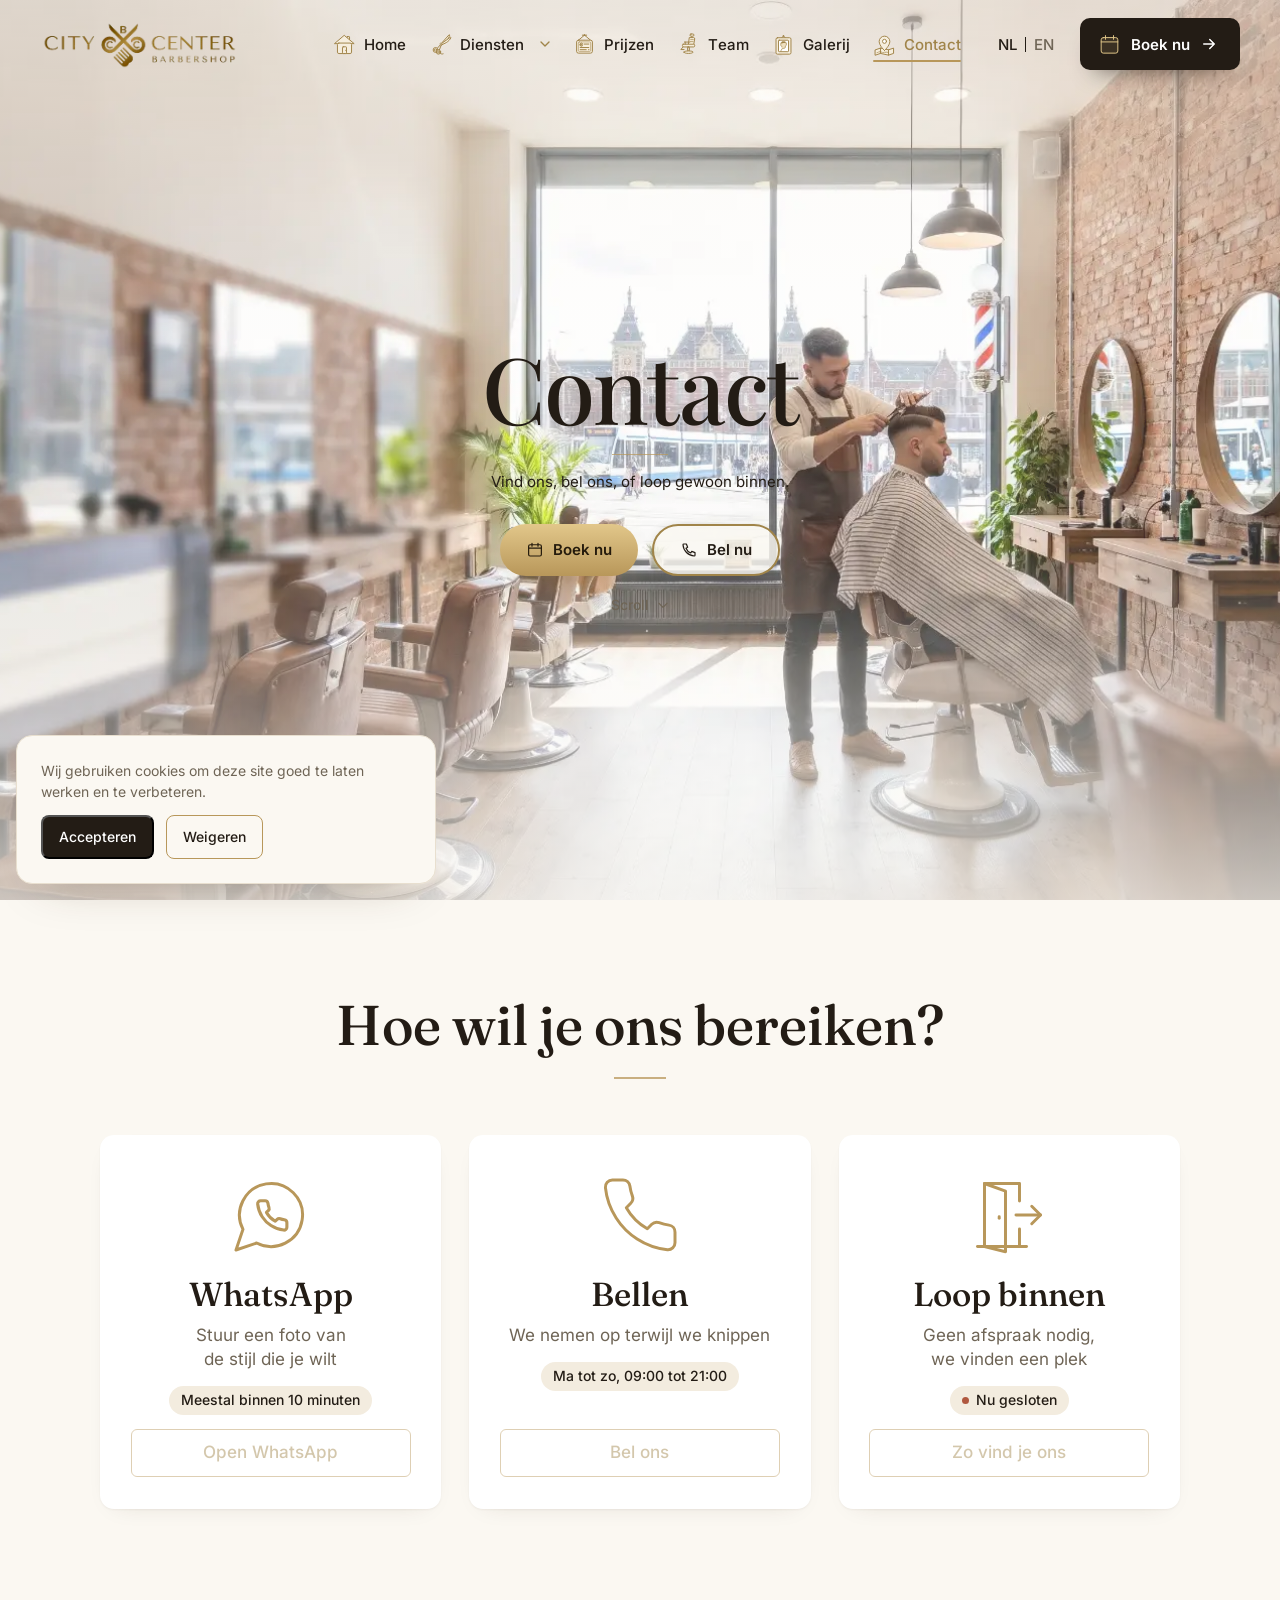
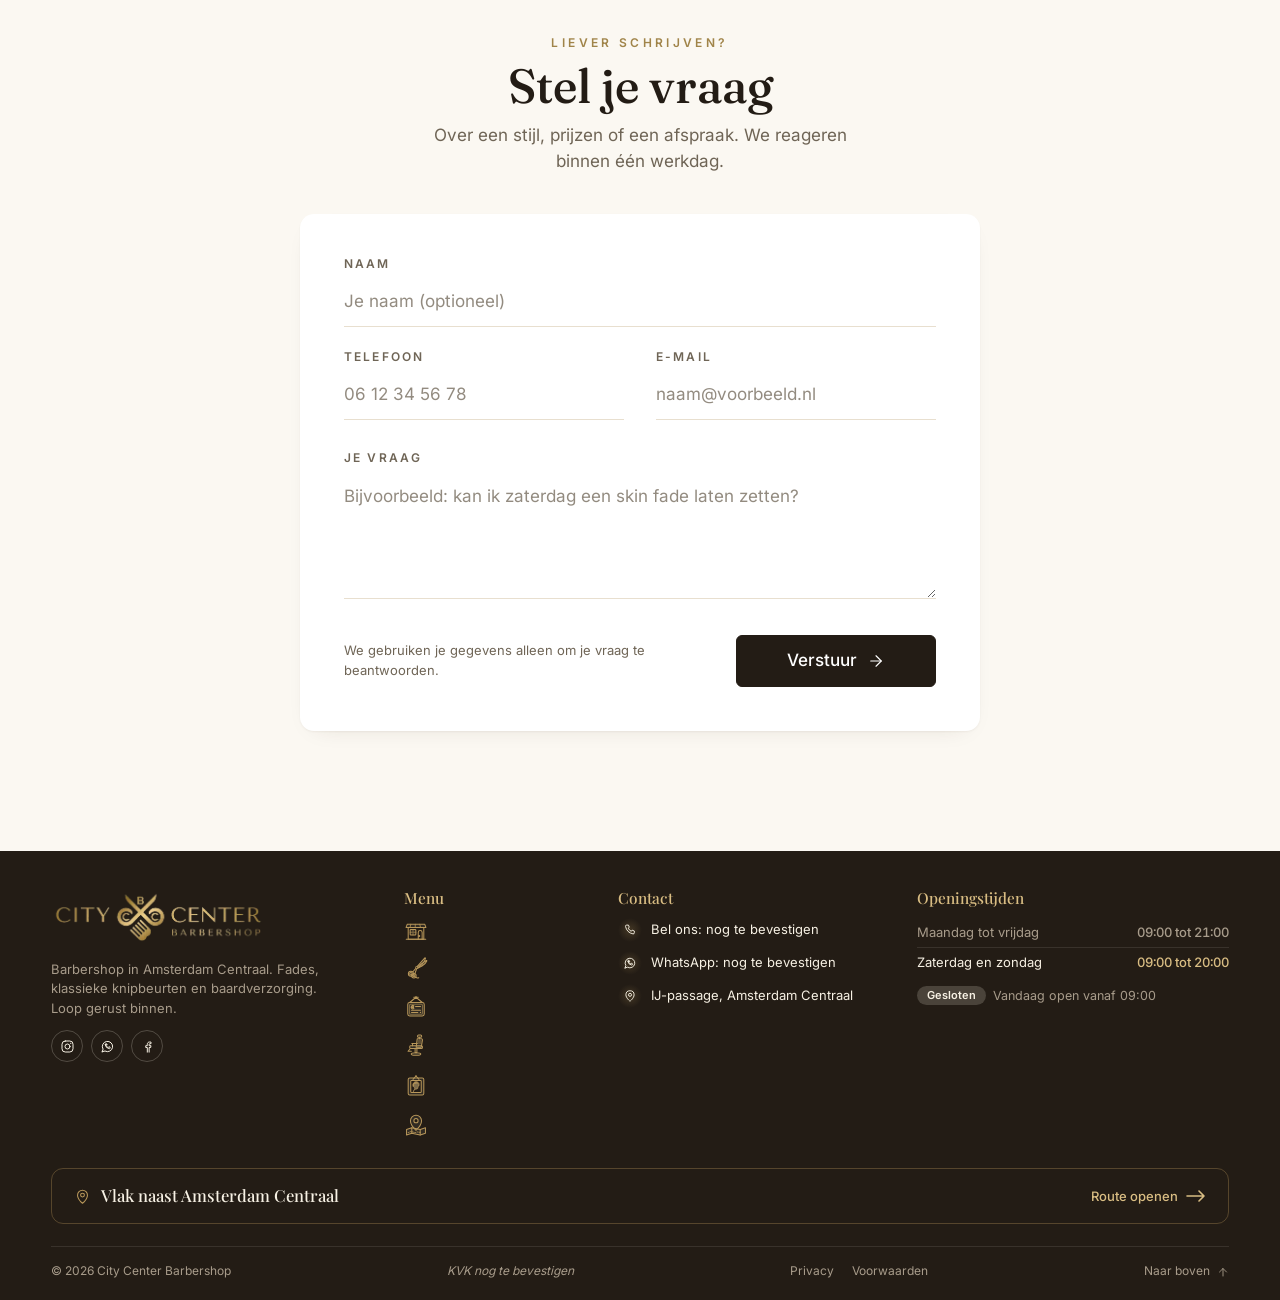
==== contact/index.html @ 11fd0951 "City Center Barbershop - static site for Vercel Six pages in Dutch and English (home, services, pric" ====
<!DOCTYPE html>
<html lang="nl">
<head>
<meta charset="utf-8">
<meta name="viewport" content="width=device-width, initial-scale=1">
<meta name="robots" content="noindex">
<script>try{if(localStorage.getItem('ccb-theme')==='dark')document.documentElement.setAttribute('data-theme','dark')}catch(e){}</script>
<title>Contact | City Center Barbershop</title>
<meta name="description" content="City Center Barbershop, naast Amsterdam Centraal Station. Fades, klassieke knipbeurten en baardverzorging. Boek online of loop binnen.">
<link rel="canonical" href="https://www.citycenterbarbershop.example/contact/">
<link rel="alternate" hreflang="nl" href="https://www.citycenterbarbershop.example/contact/">
<link rel="alternate" hreflang="en" href="https://www.citycenterbarbershop.example/en/contact/">
<link rel="alternate" hreflang="x-default" href="https://www.citycenterbarbershop.example/contact/">
<link rel="preload" href="/assets/fonts/inter-latin.woff2" as="font" type="font/woff2" crossorigin>
<link rel="stylesheet" href="/assets/css/site.css?v=1793472986370">
</head>
<body>
<div id="ccb-root" data-hours='{"timezone":"Europe/Amsterdam","days":{"mon":{"open":"09:00","close":"21:00"},"tue":{"open":"09:00","close":"21:00"},"wed":{"open":"09:00","close":"21:00"},"thu":{"open":"09:00","close":"21:00"},"fri":{"open":"09:00","close":"21:00"},"sat":{"open":"09:00","close":"20:00"},"sun":{"open":"09:00","close":"20:00"}}}' data-site='{"phone":"TODO","phone_display":"TODO","whatsapp":"TODO","bookUrl":"https://www.fresha.com/","reviews_url":"TODO","maps_url":"TODO","address":"IJ-passage, Amsterdam Centraal","instagram_url":"TODO","facebook_url":"TODO","kvk":"TODO","contact_form_action":"TODO"}' data-status-open-until="Vandaag open tot {time}" data-status-opens-at="Vandaag open vanaf {time}" data-status-closed="Nu gesloten">
<!-- part: header -->
<header class="ccb-header">
  <a class="ccb-header__logo" href="/"><img src="/assets/img/logo/ccb-logo.webp" width="174" height="44" alt="City Center Barbershop, naar de homepage"></a>
  <nav class="ccb-header__nav" aria-label="Hoofdmenu">
    <ul class="ccb-nav">
      <li><a class="ccb-nav__link" href="/" aria-label="Home" data-track="nav_home">
        <svg class="ccb-nico i-home" viewBox="0 0 32 32" aria-hidden="true">
          <defs><mask id="ccb-m-home"><rect class="lvl" x="-2" y="-2" width="36" height="36" fill="#fff"></rect></mask></defs>
          <rect class="bd" x="19.4" y="5" width="3.6" height="6.4" rx=".6"></rect>
          <rect class="liq" mask="url(#ccb-m-home)" x="19.4" y="5" width="3.6" height="6.4" rx=".6"></rect>
          <rect class="ln" x="19.4" y="5" width="3.6" height="6.4" rx=".6" stroke-width="1.1"></rect>
          <g class="roof">
            <path class="bd" d="M16 3.6L29.4 14.8H2.6z"></path>
            <path class="liq" mask="url(#ccb-m-home)" d="M16 3.6L29.4 14.8H2.6z"></path>
            <path class="ln" d="M16 3.6L29.4 14.8H2.6z"></path>
          </g>
          <rect class="bd" x="6.2" y="14" width="19.6" height="14.6" rx="2"></rect>
          <rect class="liq" mask="url(#ccb-m-home)" x="6.2" y="14" width="19.6" height="14.6" rx="2"></rect>
          <rect class="ln" x="6.2" y="14" width="19.6" height="14.6" rx="2"></rect>
          <g class="door">
            <rect class="bd" x="13.2" y="19.2" width="5.6" height="9.4" rx="1"></rect>
            <rect class="ln" x="13.2" y="19.2" width="5.6" height="9.4" rx="1" stroke-width="1.1"></rect>
            <circle class="dot" cx="17.6" cy="24" r=".7"></circle>
          </g>
        </svg>
        <span class="ccb-roll" aria-hidden="true"><span class="l" data-l="H">H</span><span class="l" data-l="o">o</span><span class="l" data-l="m">m</span><span class="l" data-l="e">e</span></span>
      </a></li>
      <li class="ccb-nav__item ccb-nav__item--has-menu">
        <a class="ccb-nav__link" href="/diensten/" aria-label="Diensten" data-track="nav_services">
        <svg class="ccb-nico i-shears" viewBox="0 0 32 32" aria-hidden="true">
          <defs><mask id="ccb-m-shears"><rect class="lvl" x="-2" y="-2" width="36" height="36" fill="#fff"></rect></mask></defs>
          <g class="b">
            <path class="bd" d="M16.6 15.2L27.8 2.6c.4-.4 1-.1.9.4-.5 2.6-2.2 5.6-4.8 8.4l-6.2 5.2z"></path>
            <path class="liq" mask="url(#ccb-m-shears)" d="M16.6 15.2L27.8 2.6c.4-.4 1-.1.9.4-.5 2.6-2.2 5.6-4.8 8.4l-6.2 5.2z"></path>
            <path class="ln" d="M16.6 15.2L27.8 2.6c.4-.4 1-.1.9.4-.5 2.6-2.2 5.6-4.8 8.4l-6.2 5.2"></path>
            <path class="ln" d="M15.8 16.4l-4 4.6"></path>
            <circle class="bd" cx="9.2" cy="23.6" r="3.4"></circle><circle class="liq" mask="url(#ccb-m-shears)" cx="9.2" cy="23.6" r="3.4"></circle>
            <circle class="ln" cx="9.2" cy="23.6" r="3.4"></circle><circle class="ln" cx="9.2" cy="23.6" r="1.6"></circle>
          </g>
          <g class="a">
            <path class="bd" d="M16.6 15.2L29.6 6c.5-.3 1 .1.8.6-1 2.4-3.2 4.8-6.4 6.8l-6.6 3.2z"></path>
            <path class="liq" mask="url(#ccb-m-shears)" d="M16.6 15.2L29.6 6c.5-.3 1 .1.8.6-1 2.4-3.2 4.8-6.4 6.8l-6.6 3.2z"></path>
            <path class="ln" d="M16.6 15.2L29.6 6c.5-.3 1 .1.8.6-1 2.4-3.2 4.8-6.4 6.8l-6.6 3.2"></path>
            <path class="ln" d="M17 16.8l-2.6 6.8"></path>
            <circle class="bd" cx="13.2" cy="26.4" r="3"></circle><circle class="liq" mask="url(#ccb-m-shears)" cx="13.2" cy="26.4" r="3"></circle>
            <circle class="ln" cx="13.2" cy="26.4" r="3"></circle><circle class="ln" cx="13.2" cy="26.4" r="1.3"></circle>
            <path class="ln" d="M15.6 28.2c1.2 1 2.6 1.3 4 .8"></path>
          </g>
          <circle class="pivot" cx="16.6" cy="15.2" r="1.25"></circle>
          <path class="ln fx hair" d="M22.4 15.4c.9.5 1.3 1.3 1.1 2.3" stroke-width="1"></path>
          <path class="ln fx hair h2" d="M25 13.6c.6.7.7 1.5.3 2.3" stroke-width="1"></path>
        </svg>
        <span class="ccb-roll" aria-hidden="true"><span class="l" data-l="D">D</span><span class="l" data-l="i">i</span><span class="l" data-l="e">e</span><span class="l" data-l="n">n</span><span class="l" data-l="s">s</span><span class="l" data-l="t">t</span><span class="l" data-l="e">e</span><span class="l" data-l="n">n</span></span>
        </a>
        <button type="button" class="ccb-nav__caret" aria-expanded="false" aria-controls="ccb-services-menu" aria-label="Toon alle diensten">
          <svg viewBox="0 0 24 24" aria-hidden="true"><path d="M6 9l6 6 6-6"></path></svg>
        </button>
        <div class="ccb-nav__menu" id="ccb-services-menu" hidden>
          <ul>
            <li><a href="/diensten/#mens-haircut" data-filter="mens-haircut"><img src="/assets/img/icons/services/mens-haircut.png" width="35" height="31" alt="" loading="lazy" decoding="async"><span>Heren knipbeurt</span></a></li>
            <li><a href="/diensten/#beard-grooming" data-filter="beard-grooming"><img src="/assets/img/icons/services/beard-grooming.png" width="35" height="31" alt="" loading="lazy" decoding="async"><span>Baardverzorging</span></a></li>
            <li><a href="/diensten/#childrens-haircut" data-filter="childrens-haircut"><img src="/assets/img/icons/services/childrens-haircut.png" width="32" height="31" alt="" loading="lazy" decoding="async"><span>Kinderknipbeurt</span></a></li>
            <li><a href="/diensten/#groom-groomsmen" data-filter="groom-groomsmen"><img src="/assets/img/icons/services/groom-groomsmen.png" width="34" height="31" alt="" loading="lazy" decoding="async"><span>Bruidegom en getuigen</span></a></li>
            <li><a href="/diensten/#mens-hair-grooming" data-filter="mens-hair-grooming"><img src="/assets/img/icons/services/mens-hair-grooming.png" width="34" height="31" alt="" loading="lazy" decoding="async"><span>Heren haarverzorging</span></a></li>
            <li><a href="/diensten/#women-treatment" data-filter="women-treatment"><img src="/assets/img/icons/services/women-treatment.png" width="35" height="31" alt="" loading="lazy" decoding="async"><span>Dames behandeling</span></a></li>
            <li><a href="/diensten/#senior-barber" data-filter="senior-barber"><img src="/assets/img/icons/services/senior-barber.png" width="34" height="31" alt="" loading="lazy" decoding="async"><span>Senior barber service</span></a></li>
            <li><a href="/diensten/#mobile-barbershop" data-filter="mobile-barbershop"><img src="/assets/img/icons/services/mobile-barbershop.png" width="35" height="31" alt="" loading="lazy" decoding="async"><span>Mobiele barbershop</span></a></li>
          </ul>
          <a class="ccb-nav__menu-all" href="/diensten/">Bekijk alle diensten<svg viewBox="0 0 24 24" aria-hidden="true"><path d="M5 12h14M13 6l6 6-6 6"></path></svg></a>
        </div>
      </li>
      <li><a class="ccb-nav__link" href="/prijzen/" aria-label="Prijzen" data-track="nav_prices">
        <svg class="ccb-nico i-board" viewBox="0 0 32 32" aria-hidden="true">
          <defs><mask id="ccb-m-board"><rect class="lvl" x="-2" y="-2" width="36" height="36" fill="#fff"></rect></mask></defs>
          <path class="ln" d="M13 3h6"></path><circle class="dot" cx="16" cy="3" r="1.2"></circle>
          <g class="swing">
            <path class="ln" d="M16 3L7.6 10M16 3l8.4 7" stroke-width="1.1"></path>
            <rect class="bd" x="5" y="10" width="22" height="18" rx="2.6"></rect>
            <rect class="liq" mask="url(#ccb-m-board)" x="5" y="10" width="22" height="18" rx="2.6"></rect>
            <rect class="ln" x="5" y="10" width="22" height="18" rx="2.6"></rect>
            <rect class="ln" x="7.4" y="12.4" width="17.2" height="13.2" rx="1.4" stroke-width=".8" opacity=".6"></rect>
            <path class="ln" d="M13.2 14.6a2.2 2.2 0 1 0 0 3.2M10.2 15.6h2.6M10.2 16.8h2.6" stroke-width="1"></path>
            <path class="ln row-ln" d="M15.4 15.4h6.6"></path>
            <path class="ln row-ln r2" d="M10 20.2h12"></path>
            <path class="ln row-ln r3" d="M10 23.2h8.4"></path>
            <circle class="dot" cx="22" cy="23.2" r=".9"></circle>
          </g>
        </svg>
        <span class="ccb-roll" aria-hidden="true"><span class="l" data-l="P">P</span><span class="l" data-l="r">r</span><span class="l" data-l="i">i</span><span class="l" data-l="j">j</span><span class="l" data-l="z">z</span><span class="l" data-l="e">e</span><span class="l" data-l="n">n</span></span>
      </a></li>
      <li><a class="ccb-nav__link" href="/team/" aria-label="Team" data-track="nav_team">
        <svg class="ccb-nico i-chair" viewBox="0 0 32 32" aria-hidden="true">
          <defs><mask id="ccb-m-chair"><rect class="lvl" x="-2" y="-2" width="36" height="36" fill="#fff"></rect></mask></defs>
          <g class="top">
            <path class="ln" d="M20.6 6.4V4.2"></path>
            <rect class="bd" x="18" y="1.4" width="5.6" height="3" rx="1.5"></rect><rect class="liq" mask="url(#ccb-m-chair)" x="18" y="1.4" width="5.6" height="3" rx="1.5"></rect>
            <rect class="ln" x="18" y="1.4" width="5.6" height="3" rx="1.5"></rect>
            <path class="bd" d="M17.6 6.4h5.6c1 0 1.6.8 1.4 1.8l-1.6 9.4h-6.8z"></path>
            <path class="liq" mask="url(#ccb-m-chair)" d="M17.6 6.4h5.6c1 0 1.6.8 1.4 1.8l-1.6 9.4h-6.8z"></path>
            <path class="ln" d="M17.6 6.4h5.6c1 0 1.6.8 1.4 1.8l-1.6 9.4h-6.8z"></path>
            <path class="ln" d="M19 9.2h3.8M18.6 12h3.8" stroke-width=".8" opacity=".7"></path>
            <path class="bd" d="M8.6 15.6h14.6c.8 0 1.4.6 1.4 1.4v1c0 .8-.6 1.4-1.4 1.4H9.2c-.9 0-1.6-.7-1.6-1.6v-.6c0-.9.4-1.6 1-1.6z"></path>
            <path class="liq" mask="url(#ccb-m-chair)" d="M8.6 15.6h14.6c.8 0 1.4.6 1.4 1.4v1c0 .8-.6 1.4-1.4 1.4H9.2c-.9 0-1.6-.7-1.6-1.6v-.6c0-.9.4-1.6 1-1.6z"></path>
            <path class="ln" d="M8.6 15.6h14.6c.8 0 1.4.6 1.4 1.4v1c0 .8-.6 1.4-1.4 1.4H9.2c-.9 0-1.6-.7-1.6-1.6v-.6c0-.9.4-1.6 1-1.6z"></path>
            <path class="ln" d="M10.4 12.6h7.4M11.4 12.6v3"></path>
            <path class="ln" d="M8.4 19.4l-3 3.6h4.4"></path>
          </g>
          <rect class="ln col" x="14.8" y="19.4" width="2.4" height="5.6" rx=".6"></rect>
          <path class="bd" d="M9.6 26.6c0-1 2.9-1.6 6.4-1.6s6.4.6 6.4 1.6-2.9 1.8-6.4 1.8-6.4-.8-6.4-1.8z"></path>
          <path class="ln" d="M9.6 26.6c0-1 2.9-1.6 6.4-1.6s6.4.6 6.4 1.6-2.9 1.8-6.4 1.8-6.4-.8-6.4-1.8z"></path>
        </svg>
        <span class="ccb-roll" aria-hidden="true"><span class="l" data-l="T">T</span><span class="l" data-l="e">e</span><span class="l" data-l="a">a</span><span class="l" data-l="m">m</span></span>
      </a></li>
      <li><a class="ccb-nav__link" href="/galerij/" aria-label="Galerij" data-track="nav_gallery">
        <svg class="ccb-nico i-frame" viewBox="0 0 32 32" aria-hidden="true">
          <defs>
            <mask id="ccb-m-frame"><rect class="lvl" x="-2" y="-2" width="36" height="36" fill="#fff"></rect></mask>
            <clipPath id="ccb-c-glass"><rect x="9" y="10" width="14" height="16" rx="1"></rect></clipPath>
          </defs>
          <path class="ln" d="M12 8.4L16 4l4 4.4" stroke-width="1.1"></path><circle class="dot" cx="16" cy="4" r="1.1"></circle>
          <g class="tilt">
            <rect class="bd" x="5.6" y="6.6" width="20.8" height="22.8" rx="2"></rect>
            <rect class="liq" mask="url(#ccb-m-frame)" x="5.6" y="6.6" width="20.8" height="22.8" rx="2"></rect>
            <rect class="ln" x="5.6" y="6.6" width="20.8" height="22.8" rx="2"></rect>
            <rect class="glass" x="9" y="10" width="14" height="16" rx="1"></rect>
            <rect class="ln" x="9" y="10" width="14" height="16" rx="1" stroke-width="1"></rect>
            <g clip-path="url(#ccb-c-glass)">
              <path class="face" d="M12.2 26c.4-3 2-4.6 4-4.6 1.4 0 2.3-.6 2.3-1.8v-1.2c1-.4 1.6-1.4 1.6-2.8 0-2.6-1.8-4-4-4-2.4 0-4 1.8-4 4.2 0 1.6.6 2.6 1.6 3.2v.8"></path>
              <path class="hairtop" d="M12.2 14.6c.8-1.8 2.4-2.6 4.2-2.4 1.4.2 2.6.9 3 2-1.6-.4-3.2-.3-4.6.2"></path>
              <rect class="shine" x="9" y="8" width="3" height="22" transform="skewX(-20)"></rect>
            </g>
          </g>
        </svg>
        <span class="ccb-roll" aria-hidden="true"><span class="l" data-l="G">G</span><span class="l" data-l="a">a</span><span class="l" data-l="l">l</span><span class="l" data-l="e">e</span><span class="l" data-l="r">r</span><span class="l" data-l="i">i</span><span class="l" data-l="j">j</span></span>
      </a></li>
      <li><a class="ccb-nav__link" href="/contact/" aria-label="Contact" data-track="nav_contact" aria-current="page">
        <svg class="ccb-nico i-pin" viewBox="0 0 32 32" aria-hidden="true">
          <defs><mask id="ccb-m-pin"><rect class="lvl" x="-2" y="-2" width="36" height="36" fill="#fff"></rect></mask></defs>
          <g class="map">
            <path class="bd" d="M3.4 23.4l7-2.4 11.2 2.4 7-2.4v7.4l-7 2.4-11.2-2.4-7 2.4z"></path>
            <path class="ln" d="M3.4 23.4l7-2.4 11.2 2.4 7-2.4v7.4l-7 2.4-11.2-2.4-7 2.4z"></path>
            <path class="ln" d="M10.4 21v7.4M21.6 23.4v7.4" stroke-width="1"></path>
            <path class="ln" d="M5.6 27.4c2-.6 3-1.8 5-1.2s3.6 1.6 6 .8 3.6-.2 5.6.6" stroke-width=".8" stroke-dasharray="1.4 1.6" opacity=".8"></path>
          </g>
          <circle class="ln fx ring" cx="16" cy="11" r="4.2" stroke-width="1"></circle>
          <g class="pin">
            <path class="bd" d="M16 24.4s7.4-6.6 7.4-12.6a7.4 7.4 0 0 0-14.8 0c0 6 7.4 12.6 7.4 12.6z"></path>
            <path class="liq" mask="url(#ccb-m-pin)" d="M16 24.4s7.4-6.6 7.4-12.6a7.4 7.4 0 0 0-14.8 0c0 6 7.4 12.6 7.4 12.6z"></path>
            <path class="ln" d="M16 24.4s7.4-6.6 7.4-12.6a7.4 7.4 0 0 0-14.8 0c0 6 7.4 12.6 7.4 12.6z"></path>
            <circle class="glass" cx="16" cy="11.6" r="2.8"></circle><circle class="ln" cx="16" cy="11.6" r="2.8"></circle>
          </g>
        </svg>
        <span class="ccb-roll" aria-hidden="true"><span class="l" data-l="C">C</span><span class="l" data-l="o">o</span><span class="l" data-l="n">n</span><span class="l" data-l="t">t</span><span class="l" data-l="a">a</span><span class="l" data-l="c">c</span><span class="l" data-l="t">t</span></span>
      </a></li>
    </ul>
  </nav>
  <div class="ccb-header__lang" role="group" aria-label="Taal">
    <a href="/contact/" hreflang="nl" lang="nl" aria-current="true">NL</a>
    <a href="/en/contact/" hreflang="en" lang="en">EN</a>
  </div>
  <a class="ccb-book" href="https://www.fresha.com/" data-book-link aria-label="Boek nu" data-track="book_header">
    <svg class="ccb-nico i-cal" viewBox="0 0 32 32" aria-hidden="true">
      <defs><mask id="ccb-m-cal"><rect class="lvl" x="-2" y="-2" width="36" height="36" fill="#fff"></rect></mask></defs>
      <rect class="bd" x="4.4" y="6.4" width="23.2" height="21.6" rx="3"></rect>
      <rect class="liq" mask="url(#ccb-m-cal)" x="4.4" y="6.4" width="23.2" height="21.6" rx="3" opacity=".35"></rect>
      <rect class="ln" x="4.4" y="6.4" width="23.2" height="21.6" rx="3"></rect>
      <path class="ln" d="M10.4 3.6v5.2M21.6 3.6v5.2"></path>
      <path class="ln page" d="M4.4 12.4h23.2"></path>
      <path class="ln tick" d="M11.4 19.8l3.2 3.2 6.2-6.4" stroke-width="1.8"></path>
    </svg>
    <span aria-hidden="true">Boek nu</span>
    <svg class="arrow" viewBox="0 0 24 24" aria-hidden="true"><path d="M5 12h14M13 6l6 6-6 6"></path></svg>
  </a>
<button class="ccb-burger" type="button" aria-expanded="false" aria-controls="ccb-drawer" aria-label="Menu openen">
    <svg viewBox="0 0 24 24" aria-hidden="true"><path class="ccb-burger__a" d="M4 7h16"></path><path class="ccb-burger__b" d="M4 12h16"></path><path class="ccb-burger__c" d="M4 17h16"></path></svg>
  </button>
</header>

<!-- part: drawer (tablet + phone) -->
<div class="ccb-drawer" id="ccb-drawer" hidden>
  <button class="ccb-drawer__backdrop" type="button" tabindex="-1" aria-label="Menu sluiten" data-drawer-close></button>
  <div class="ccb-drawer__panel" role="dialog" aria-modal="true" aria-label="Hoofdmenu">
    <div class="ccb-drawer__head">
      <a class="ccb-drawer__logo" href="/"><img src="/assets/img/logo/ccb-logo.webp" width="158" height="40" alt="City Center Barbershop, naar de homepage"></a>
      <button class="ccb-drawer__close" type="button" aria-label="Menu sluiten" data-drawer-close>
        <svg viewBox="0 0 24 24" aria-hidden="true"><path d="M6 6l12 12M18 6L6 18"></path></svg>
      </button>
    </div>
    <nav class="ccb-drawer__nav" aria-label="Hoofdmenu">
    <ul class="ccb-nav">
      <li><a class="ccb-nav__link" href="/" aria-label="Home" data-track="drawer_home">
        <svg class="ccb-nico i-home" viewBox="0 0 32 32" aria-hidden="true">
          <defs><mask id="ccb-dm-home"><rect class="lvl" x="-2" y="-2" width="36" height="36" fill="#fff"></rect></mask></defs>
          <rect class="bd" x="19.4" y="5" width="3.6" height="6.4" rx=".6"></rect>
          <rect class="liq" mask="url(#ccb-dm-home)" x="19.4" y="5" width="3.6" height="6.4" rx=".6"></rect>
          <rect class="ln" x="19.4" y="5" width="3.6" height="6.4" rx=".6" stroke-width="1.1"></rect>
          <g class="roof">
            <path class="bd" d="M16 3.6L29.4 14.8H2.6z"></path>
            <path class="liq" mask="url(#ccb-dm-home)" d="M16 3.6L29.4 14.8H2.6z"></path>
            <path class="ln" d="M16 3.6L29.4 14.8H2.6z"></path>
          </g>
          <rect class="bd" x="6.2" y="14" width="19.6" height="14.6" rx="2"></rect>
          <rect class="liq" mask="url(#ccb-dm-home)" x="6.2" y="14" width="19.6" height="14.6" rx="2"></rect>
          <rect class="ln" x="6.2" y="14" width="19.6" height="14.6" rx="2"></rect>
          <g class="door">
            <rect class="bd" x="13.2" y="19.2" width="5.6" height="9.4" rx="1"></rect>
            <rect class="ln" x="13.2" y="19.2" width="5.6" height="9.4" rx="1" stroke-width="1.1"></rect>
            <circle class="dot" cx="17.6" cy="24" r=".7"></circle>
          </g>
        </svg>
        <span class="ccb-roll" aria-hidden="true"><span class="l" data-l="H">H</span><span class="l" data-l="o">o</span><span class="l" data-l="m">m</span><span class="l" data-l="e">e</span></span>
        <svg class="ccb-drawer__chev" viewBox="0 0 24 24" aria-hidden="true"><path d="M9 6l6 6-6 6"></path></svg>
      </a></li>
      <li class="ccb-nav__item ccb-nav__item--has-menu">
        <div class="ccb-drawer__link-row">
        <a class="ccb-nav__link" href="/diensten/" aria-label="Diensten" data-track="drawer_services">
        <svg class="ccb-nico i-shears" viewBox="0 0 32 32" aria-hidden="true">
          <defs><mask id="ccb-dm-shears"><rect class="lvl" x="-2" y="-2" width="36" height="36" fill="#fff"></rect></mask></defs>
          <g class="b">
            <path class="bd" d="M16.6 15.2L27.8 2.6c.4-.4 1-.1.9.4-.5 2.6-2.2 5.6-4.8 8.4l-6.2 5.2z"></path>
            <path class="liq" mask="url(#ccb-dm-shears)" d="M16.6 15.2L27.8 2.6c.4-.4 1-.1.9.4-.5 2.6-2.2 5.6-4.8 8.4l-6.2 5.2z"></path>
            <path class="ln" d="M16.6 15.2L27.8 2.6c.4-.4 1-.1.9.4-.5 2.6-2.2 5.6-4.8 8.4l-6.2 5.2"></path>
            <path class="ln" d="M15.8 16.4l-4 4.6"></path>
            <circle class="bd" cx="9.2" cy="23.6" r="3.4"></circle><circle class="liq" mask="url(#ccb-dm-shears)" cx="9.2" cy="23.6" r="3.4"></circle>
            <circle class="ln" cx="9.2" cy="23.6" r="3.4"></circle><circle class="ln" cx="9.2" cy="23.6" r="1.6"></circle>
          </g>
          <g class="a">
            <path class="bd" d="M16.6 15.2L29.6 6c.5-.3 1 .1.8.6-1 2.4-3.2 4.8-6.4 6.8l-6.6 3.2z"></path>
            <path class="liq" mask="url(#ccb-dm-shears)" d="M16.6 15.2L29.6 6c.5-.3 1 .1.8.6-1 2.4-3.2 4.8-6.4 6.8l-6.6 3.2z"></path>
            <path class="ln" d="M16.6 15.2L29.6 6c.5-.3 1 .1.8.6-1 2.4-3.2 4.8-6.4 6.8l-6.6 3.2"></path>
            <path class="ln" d="M17 16.8l-2.6 6.8"></path>
            <circle class="bd" cx="13.2" cy="26.4" r="3"></circle><circle class="liq" mask="url(#ccb-dm-shears)" cx="13.2" cy="26.4" r="3"></circle>
            <circle class="ln" cx="13.2" cy="26.4" r="3"></circle><circle class="ln" cx="13.2" cy="26.4" r="1.3"></circle>
            <path class="ln" d="M15.6 28.2c1.2 1 2.6 1.3 4 .8"></path>
          </g>
          <circle class="pivot" cx="16.6" cy="15.2" r="1.25"></circle>
          <path class="ln fx hair" d="M22.4 15.4c.9.5 1.3 1.3 1.1 2.3" stroke-width="1"></path>
          <path class="ln fx hair h2" d="M25 13.6c.6.7.7 1.5.3 2.3" stroke-width="1"></path>
        </svg>
        <span class="ccb-roll" aria-hidden="true"><span class="l" data-l="D">D</span><span class="l" data-l="i">i</span><span class="l" data-l="e">e</span><span class="l" data-l="n">n</span><span class="l" data-l="s">s</span><span class="l" data-l="t">t</span><span class="l" data-l="e">e</span><span class="l" data-l="n">n</span></span>
        </a>
        <button type="button" class="ccb-drawer__subtoggle" aria-expanded="false" aria-controls="ccb-drawer-services-menu" aria-label="Toon alle diensten">
          <svg class="ccb-drawer__chev" viewBox="0 0 24 24" aria-hidden="true"><path d="M9 6l6 6-6 6"></path></svg>
        </button>
        </div>
        <ul class="ccb-drawer__submenu" id="ccb-drawer-services-menu" hidden>
          <li><a href="/diensten/#mens-haircut" data-filter="mens-haircut" data-track="drawer_service_mens_haircut"><img src="/assets/img/icons/services/mens-haircut.png" width="35" height="31" alt="" loading="lazy" decoding="async"><span>Heren knipbeurt</span></a></li>
          <li><a href="/diensten/#beard-grooming" data-filter="beard-grooming" data-track="drawer_service_beard_grooming"><img src="/assets/img/icons/services/beard-grooming.png" width="35" height="31" alt="" loading="lazy" decoding="async"><span>Baardverzorging</span></a></li>
          <li><a href="/diensten/#childrens-haircut" data-filter="childrens-haircut" data-track="drawer_service_childrens_haircut"><img src="/assets/img/icons/services/childrens-haircut.png" width="32" height="31" alt="" loading="lazy" decoding="async"><span>Kinderknipbeurt</span></a></li>
          <li><a href="/diensten/#groom-groomsmen" data-filter="groom-groomsmen" data-track="drawer_service_groom_groomsmen"><img src="/assets/img/icons/services/groom-groomsmen.png" width="34" height="31" alt="" loading="lazy" decoding="async"><span>Bruidegom en getuigen</span></a></li>
          <li><a href="/diensten/#mens-hair-grooming" data-filter="mens-hair-grooming" data-track="drawer_service_mens_hair_grooming"><img src="/assets/img/icons/services/mens-hair-grooming.png" width="34" height="31" alt="" loading="lazy" decoding="async"><span>Heren haarverzorging</span></a></li>
          <li><a href="/diensten/#women-treatment" data-filter="women-treatment" data-track="drawer_service_women_treatment"><img src="/assets/img/icons/services/women-treatment.png" width="35" height="31" alt="" loading="lazy" decoding="async"><span>Dames behandeling</span></a></li>
          <li><a href="/diensten/#senior-barber" data-filter="senior-barber" data-track="drawer_service_senior_barber"><img src="/assets/img/icons/services/senior-barber.png" width="34" height="31" alt="" loading="lazy" decoding="async"><span>Senior barber service</span></a></li>
          <li><a href="/diensten/#mobile-barbershop" data-filter="mobile-barbershop" data-track="drawer_service_mobile_barbershop"><img src="/assets/img/icons/services/mobile-barbershop.png" width="35" height="31" alt="" loading="lazy" decoding="async"><span>Mobiele barbershop</span></a></li>
        </ul>
      </li>
      <li><a class="ccb-nav__link" href="/prijzen/" aria-label="Prijzen" data-track="drawer_prices">
        <svg class="ccb-nico i-board" viewBox="0 0 32 32" aria-hidden="true">
          <defs><mask id="ccb-dm-board"><rect class="lvl" x="-2" y="-2" width="36" height="36" fill="#fff"></rect></mask></defs>
          <path class="ln" d="M13 3h6"></path><circle class="dot" cx="16" cy="3" r="1.2"></circle>
          <g class="swing">
            <path class="ln" d="M16 3L7.6 10M16 3l8.4 7" stroke-width="1.1"></path>
            <rect class="bd" x="5" y="10" width="22" height="18" rx="2.6"></rect>
            <rect class="liq" mask="url(#ccb-dm-board)" x="5" y="10" width="22" height="18" rx="2.6"></rect>
            <rect class="ln" x="5" y="10" width="22" height="18" rx="2.6"></rect>
            <rect class="ln" x="7.4" y="12.4" width="17.2" height="13.2" rx="1.4" stroke-width=".8" opacity=".6"></rect>
            <path class="ln" d="M13.2 14.6a2.2 2.2 0 1 0 0 3.2M10.2 15.6h2.6M10.2 16.8h2.6" stroke-width="1"></path>
            <path class="ln row-ln" d="M15.4 15.4h6.6"></path>
            <path class="ln row-ln r2" d="M10 20.2h12"></path>
            <path class="ln row-ln r3" d="M10 23.2h8.4"></path>
            <circle class="dot" cx="22" cy="23.2" r=".9"></circle>
          </g>
        </svg>
        <span class="ccb-roll" aria-hidden="true"><span class="l" data-l="P">P</span><span class="l" data-l="r">r</span><span class="l" data-l="i">i</span><span class="l" data-l="j">j</span><span class="l" data-l="z">z</span><span class="l" data-l="e">e</span><span class="l" data-l="n">n</span></span>
        <svg class="ccb-drawer__chev" viewBox="0 0 24 24" aria-hidden="true"><path d="M9 6l6 6-6 6"></path></svg>
      </a></li>
      <li><a class="ccb-nav__link" href="/team/" aria-label="Team" data-track="drawer_team">
        <svg class="ccb-nico i-chair" viewBox="0 0 32 32" aria-hidden="true">
          <defs><mask id="ccb-dm-chair"><rect class="lvl" x="-2" y="-2" width="36" height="36" fill="#fff"></rect></mask></defs>
          <g class="top">
            <path class="ln" d="M20.6 6.4V4.2"></path>
            <rect class="bd" x="18" y="1.4" width="5.6" height="3" rx="1.5"></rect><rect class="liq" mask="url(#ccb-dm-chair)" x="18" y="1.4" width="5.6" height="3" rx="1.5"></rect>
            <rect class="ln" x="18" y="1.4" width="5.6" height="3" rx="1.5"></rect>
            <path class="bd" d="M17.6 6.4h5.6c1 0 1.6.8 1.4 1.8l-1.6 9.4h-6.8z"></path>
            <path class="liq" mask="url(#ccb-dm-chair)" d="M17.6 6.4h5.6c1 0 1.6.8 1.4 1.8l-1.6 9.4h-6.8z"></path>
            <path class="ln" d="M17.6 6.4h5.6c1 0 1.6.8 1.4 1.8l-1.6 9.4h-6.8z"></path>
            <path class="ln" d="M19 9.2h3.8M18.6 12h3.8" stroke-width=".8" opacity=".7"></path>
            <path class="bd" d="M8.6 15.6h14.6c.8 0 1.4.6 1.4 1.4v1c0 .8-.6 1.4-1.4 1.4H9.2c-.9 0-1.6-.7-1.6-1.6v-.6c0-.9.4-1.6 1-1.6z"></path>
            <path class="liq" mask="url(#ccb-dm-chair)" d="M8.6 15.6h14.6c.8 0 1.4.6 1.4 1.4v1c0 .8-.6 1.4-1.4 1.4H9.2c-.9 0-1.6-.7-1.6-1.6v-.6c0-.9.4-1.6 1-1.6z"></path>
            <path class="ln" d="M8.6 15.6h14.6c.8 0 1.4.6 1.4 1.4v1c0 .8-.6 1.4-1.4 1.4H9.2c-.9 0-1.6-.7-1.6-1.6v-.6c0-.9.4-1.6 1-1.6z"></path>
            <path class="ln" d="M10.4 12.6h7.4M11.4 12.6v3"></path>
            <path class="ln" d="M8.4 19.4l-3 3.6h4.4"></path>
          </g>
          <rect class="ln col" x="14.8" y="19.4" width="2.4" height="5.6" rx=".6"></rect>
          <path class="bd" d="M9.6 26.6c0-1 2.9-1.6 6.4-1.6s6.4.6 6.4 1.6-2.9 1.8-6.4 1.8-6.4-.8-6.4-1.8z"></path>
          <path class="ln" d="M9.6 26.6c0-1 2.9-1.6 6.4-1.6s6.4.6 6.4 1.6-2.9 1.8-6.4 1.8-6.4-.8-6.4-1.8z"></path>
        </svg>
        <span class="ccb-roll" aria-hidden="true"><span class="l" data-l="T">T</span><span class="l" data-l="e">e</span><span class="l" data-l="a">a</span><span class="l" data-l="m">m</span></span>
        <svg class="ccb-drawer__chev" viewBox="0 0 24 24" aria-hidden="true"><path d="M9 6l6 6-6 6"></path></svg>
      </a></li>
      <li><a class="ccb-nav__link" href="/galerij/" aria-label="Galerij" data-track="drawer_gallery">
        <svg class="ccb-nico i-frame" viewBox="0 0 32 32" aria-hidden="true">
          <defs>
            <mask id="ccb-dm-frame"><rect class="lvl" x="-2" y="-2" width="36" height="36" fill="#fff"></rect></mask>
            <clipPath id="ccb-dc-glass"><rect x="9" y="10" width="14" height="16" rx="1"></rect></clipPath>
          </defs>
          <path class="ln" d="M12 8.4L16 4l4 4.4" stroke-width="1.1"></path><circle class="dot" cx="16" cy="4" r="1.1"></circle>
          <g class="tilt">
            <rect class="bd" x="5.6" y="6.6" width="20.8" height="22.8" rx="2"></rect>
            <rect class="liq" mask="url(#ccb-dm-frame)" x="5.6" y="6.6" width="20.8" height="22.8" rx="2"></rect>
            <rect class="ln" x="5.6" y="6.6" width="20.8" height="22.8" rx="2"></rect>
            <rect class="glass" x="9" y="10" width="14" height="16" rx="1"></rect>
            <rect class="ln" x="9" y="10" width="14" height="16" rx="1" stroke-width="1"></rect>
            <g clip-path="url(#ccb-dc-glass)">
              <path class="face" d="M12.2 26c.4-3 2-4.6 4-4.6 1.4 0 2.3-.6 2.3-1.8v-1.2c1-.4 1.6-1.4 1.6-2.8 0-2.6-1.8-4-4-4-2.4 0-4 1.8-4 4.2 0 1.6.6 2.6 1.6 3.2v.8"></path>
              <path class="hairtop" d="M12.2 14.6c.8-1.8 2.4-2.6 4.2-2.4 1.4.2 2.6.9 3 2-1.6-.4-3.2-.3-4.6.2"></path>
              <rect class="shine" x="9" y="8" width="3" height="22" transform="skewX(-20)"></rect>
            </g>
          </g>
        </svg>
        <span class="ccb-roll" aria-hidden="true"><span class="l" data-l="G">G</span><span class="l" data-l="a">a</span><span class="l" data-l="l">l</span><span class="l" data-l="e">e</span><span class="l" data-l="r">r</span><span class="l" data-l="i">i</span><span class="l" data-l="j">j</span></span>
        <svg class="ccb-drawer__chev" viewBox="0 0 24 24" aria-hidden="true"><path d="M9 6l6 6-6 6"></path></svg>
      </a></li>
      <li><a class="ccb-nav__link" href="/contact/" aria-label="Contact" data-track="drawer_contact">
        <svg class="ccb-nico i-pin" viewBox="0 0 32 32" aria-hidden="true">
          <defs><mask id="ccb-dm-pin"><rect class="lvl" x="-2" y="-2" width="36" height="36" fill="#fff"></rect></mask></defs>
          <g class="map">
            <path class="bd" d="M3.4 23.4l7-2.4 11.2 2.4 7-2.4v7.4l-7 2.4-11.2-2.4-7 2.4z"></path>
            <path class="ln" d="M3.4 23.4l7-2.4 11.2 2.4 7-2.4v7.4l-7 2.4-11.2-2.4-7 2.4z"></path>
            <path class="ln" d="M10.4 21v7.4M21.6 23.4v7.4" stroke-width="1"></path>
            <path class="ln" d="M5.6 27.4c2-.6 3-1.8 5-1.2s3.6 1.6 6 .8 3.6-.2 5.6.6" stroke-width=".8" stroke-dasharray="1.4 1.6" opacity=".8"></path>
          </g>
          <circle class="ln fx ring" cx="16" cy="11" r="4.2" stroke-width="1"></circle>
          <g class="pin">
            <path class="bd" d="M16 24.4s7.4-6.6 7.4-12.6a7.4 7.4 0 0 0-14.8 0c0 6 7.4 12.6 7.4 12.6z"></path>
            <path class="liq" mask="url(#ccb-dm-pin)" d="M16 24.4s7.4-6.6 7.4-12.6a7.4 7.4 0 0 0-14.8 0c0 6 7.4 12.6 7.4 12.6z"></path>
            <path class="ln" d="M16 24.4s7.4-6.6 7.4-12.6a7.4 7.4 0 0 0-14.8 0c0 6 7.4 12.6 7.4 12.6z"></path>
            <circle class="glass" cx="16" cy="11.6" r="2.8"></circle><circle class="ln" cx="16" cy="11.6" r="2.8"></circle>
          </g>
        </svg>
        <span class="ccb-roll" aria-hidden="true"><span class="l" data-l="C">C</span><span class="l" data-l="o">o</span><span class="l" data-l="n">n</span><span class="l" data-l="t">t</span><span class="l" data-l="a">a</span><span class="l" data-l="c">c</span><span class="l" data-l="t">t</span></span>
        <svg class="ccb-drawer__chev" viewBox="0 0 24 24" aria-hidden="true"><path d="M9 6l6 6-6 6"></path></svg>
      </a></li>
    </ul>
    </nav>
    <div class="ccb-drawer__foot">
      <p class="ccb-drawer__status"><svg class="ccb-ico" viewBox="0 0 24 24" aria-hidden="true"><circle cx="12" cy="12" r="8.5"></circle><path d="M12 7.5V12l3 2"></path></svg><span data-status-text>Vandaag open tot 21:00</span><span data-live hidden class="ccb-hero__live" aria-hidden="true"></span></p>
      <a class="ccb-book ccb-drawer__book" href="https://www.fresha.com/" data-book-link data-track="book_drawer">
        <svg class="ccb-nico i-cal" viewBox="0 0 32 32" aria-hidden="true">
          <defs><mask id="ccb-dm-cal"><rect class="lvl" x="-2" y="-2" width="36" height="36" fill="#fff"></rect></mask></defs>
          <rect class="bd" x="4.4" y="6.4" width="23.2" height="21.6" rx="3"></rect>
          <rect class="liq" mask="url(#ccb-dm-cal)" x="4.4" y="6.4" width="23.2" height="21.6" rx="3" opacity=".35"></rect>
          <rect class="ln" x="4.4" y="6.4" width="23.2" height="21.6" rx="3"></rect>
          <path class="ln" d="M10.4 3.6v5.2M21.6 3.6v5.2"></path>
          <path class="ln page" d="M4.4 12.4h23.2"></path>
          <path class="ln tick" d="M11.4 19.8l3.2 3.2 6.2-6.4" stroke-width="1.8"></path>
        </svg>
        <span>Boek nu</span>
        <svg class="arrow" viewBox="0 0 24 24" aria-hidden="true"><path d="M5 12h14M13 6l6 6-6 6"></path></svg>
      </a>
      <div class="ccb-drawer__row">
        <a class="ccb-btn ccb-btn--secondary" href="tel:TODO" data-track="call_drawer"><svg class="ccb-ico" viewBox="0 0 24 24" aria-hidden="true"><path d="M5 4h3.5l1.7 4.3-2.2 1.4a11 11 0 0 0 6.3 6.3l1.4-2.2L20 15.5V19a1 1 0 0 1-1 1A16 16 0 0 1 4 5a1 1 0 0 1 1-1z"></path></svg><span>Bel</span></a>
        <a class="ccb-btn ccb-btn--secondary" href="https://wa.me/TODO" data-track="whatsapp_drawer"><svg class="ccb-ico" viewBox="0 0 24 24" aria-hidden="true"><path d="M4 20l1.2-4.1A8.2 8.2 0 1 1 8.4 19z"></path><path d="M9.2 8.6c.3 2.6 2.3 4.9 5.2 5.6l1.2-1.3-1.8-1-.8.8a4.8 4.8 0 0 1-2.2-2.2l.8-.8-1-1.8z"></path></svg><span>WhatsApp</span></a>
      </div>
    </div>
  </div>
</div>

<main>
<section class="ccb-page-hero">
  <div class="ccb-page-hero__art"><img src="/assets/img/hero/shop-1600.webp" srcset="/assets/img/hero/shop-800.webp 800w, /assets/img/hero/shop-1600.webp 1600w" sizes="100vw" width="1600" height="893" alt="" fetchpriority="high"></div>
  <div class="ccb-page-hero__inner">
    <h1 class="ccb-page-hero__title"><span class="ccb-w"><span style="animation-delay: 0.350s">Contact</span></span></h1>
    <div class="ccb-page-hero__rule" aria-hidden="true"></div>
    <p class="ccb-page-hero__sub">Vind ons, bel ons, of loop gewoon binnen.</p>
    <div class="ccb-page-hero__actions">
      <a class="ccb-page-hero__btn ccb-page-hero__btn--solid" href="https://www.fresha.com/" data-book-link data-track="book_page_hero"><svg class="ccb-ico" viewBox="0 0 24 24" aria-hidden="true"><rect x="3.5" y="5" width="17" height="15" rx="2"></rect><path d="M3.5 9.5h17M8 3v4M16 3v4"></path></svg><span>Boek nu</span></a>
      <a class="ccb-page-hero__btn ccb-page-hero__btn--ghost" href="tel:TODO" data-track="call_page_hero"><svg class="ccb-ico" viewBox="0 0 24 24" aria-hidden="true"><path d="M5 4h3.5l1.7 4.3-2.2 1.4a11 11 0 0 0 6.3 6.3l1.4-2.2L20 15.5V19a1 1 0 0 1-1 1A16 16 0 0 1 4 5a1 1 0 0 1 1-1z"></path></svg><span>Bel nu</span></a>
    </div>
    <a class="ccb-page-hero__scroll" href="#ccb-below-hero">Scroll<svg viewBox="0 0 24 24" aria-hidden="true"><path d="M5 9l7 7 7-7"></path></svg></a>
  </div>
</section>
<span id="ccb-below-hero" aria-hidden="true"></span>
<!-- ===================== SECTION: contact — HTML START =====================
     Three "how to reach us" cards, then the "ask your question" form.

     No visible text here - every string is a mustache token from
     data/strings.*.json, and the phone / WhatsApp / Maps links and the form
     endpoint come from data/site.json. Where one of those is still "TODO",
     build.js renders that card's link aria-disabled rather than pointing it
     at a dead href.

     Reveal on scroll is the site's own reveal.js: [data-reveal] on the
     heading and the form, and data-reveal-group on the card list so the three
     cards stagger. Nothing in here runs a second IntersectionObserver.
     ========================================================================= -->
<div class="ccb-contact" id="ccb-contact">

  <section class="ccb-contact__reach" aria-labelledby="ccb-contact-title">
    <div class="ccb-contact__head" data-reveal>
      <h2 class="ccb-contact__h2" id="ccb-contact-title">Hoe wil je ons bereiken?</h2>
      <span class="ccb-contact__rule" aria-hidden="true"></span>
    </div>

    <ul class="ccb-contact__cards" data-reveal-group data-reveal-step="110">

      <li class="ccb-contact__card">
        <div class="ccb-contact__icon" aria-hidden="true">
          <svg viewBox="0 0 24 24" stroke-width="0.85" stroke-linecap="round" stroke-linejoin="round" fill="none" stroke="currentColor"><path d="M7.9 20A9 9 0 1 0 4 16.1L2 22Z"/><path transform="translate(7.3 7.1) scale(0.42)" stroke-width="2.1" d="M22 16.92v3a2 2 0 0 1-2.18 2 19.79 19.79 0 0 1-8.63-3.07 19.5 19.5 0 0 1-6-6 19.79 19.79 0 0 1-3.07-8.67A2 2 0 0 1 4.11 2h3a2 2 0 0 1 2 1.72 12.84 12.84 0 0 0 .7 2.81 2 2 0 0 1-.45 2.11L8.09 9.91a16 16 0 0 0 6 6l1.27-1.27a2 2 0 0 1 2.11-.45 12.84 12.84 0 0 0 2.81.7A2 2 0 0 1 22 16.92z"/></svg>
          <div class="ccb-contact__icon-fill"><svg viewBox="0 0 24 24" stroke-width="0.85" stroke-linecap="round" stroke-linejoin="round" fill="none" stroke="currentColor"><path d="M7.9 20A9 9 0 1 0 4 16.1L2 22Z" fill="currentColor"/><path transform="translate(7.3 7.1) scale(0.42)" stroke="#fffdf9" stroke-width="2.1" d="M22 16.92v3a2 2 0 0 1-2.18 2 19.79 19.79 0 0 1-8.63-3.07 19.5 19.5 0 0 1-6-6 19.79 19.79 0 0 1-3.07-8.67A2 2 0 0 1 4.11 2h3a2 2 0 0 1 2 1.72 12.84 12.84 0 0 0 .7 2.81 2 2 0 0 1-.45 2.11L8.09 9.91a16 16 0 0 0 6 6l1.27-1.27a2 2 0 0 1 2.11-.45 12.84 12.84 0 0 0 2.81.7A2 2 0 0 1 22 16.92z"/></svg></div>
        </div>
        <h3 class="ccb-contact__card-title">WhatsApp</h3>
        <p class="ccb-contact__card-body">Stuur een foto van de stijl die je wilt</p>
        <span class="ccb-contact__chip">Meestal binnen 10 minuten</span>
        <span class="ccb-contact__btn is-disabled" aria-disabled="true">Open WhatsApp</span>
      </li>

      <li class="ccb-contact__card">
        <div class="ccb-contact__icon" aria-hidden="true">
          <svg viewBox="0 0 24 24" stroke-width="0.85" stroke-linecap="round" stroke-linejoin="round" fill="none" stroke="currentColor"><path d="M22 16.92v3a2 2 0 0 1-2.18 2 19.79 19.79 0 0 1-8.63-3.07 19.5 19.5 0 0 1-6-6 19.79 19.79 0 0 1-3.07-8.67A2 2 0 0 1 4.11 2h3a2 2 0 0 1 2 1.72 12.84 12.84 0 0 0 .7 2.81 2 2 0 0 1-.45 2.11L8.09 9.91a16 16 0 0 0 6 6l1.27-1.27a2 2 0 0 1 2.11-.45 12.84 12.84 0 0 0 2.81.7A2 2 0 0 1 22 16.92z"/></svg>
          <div class="ccb-contact__icon-fill"><svg viewBox="0 0 24 24" stroke-width="0.85" stroke-linecap="round" stroke-linejoin="round" fill="none" stroke="currentColor"><path d="M22 16.92v3a2 2 0 0 1-2.18 2 19.79 19.79 0 0 1-8.63-3.07 19.5 19.5 0 0 1-6-6 19.79 19.79 0 0 1-3.07-8.67A2 2 0 0 1 4.11 2h3a2 2 0 0 1 2 1.72 12.84 12.84 0 0 0 .7 2.81 2 2 0 0 1-.45 2.11L8.09 9.91a16 16 0 0 0 6 6l1.27-1.27a2 2 0 0 1 2.11-.45 12.84 12.84 0 0 0 2.81.7A2 2 0 0 1 22 16.92z" fill="currentColor"/></svg></div>
        </div>
        <h3 class="ccb-contact__card-title">Bellen</h3>
        <p class="ccb-contact__card-body">We nemen op terwijl we knippen</p>
        <span class="ccb-contact__chip">Ma tot zo, 09:00 tot 21:00</span>
        <span class="ccb-contact__btn is-disabled" aria-disabled="true">Bel ons</span>
      </li>

      <li class="ccb-contact__card">
        <div class="ccb-contact__icon" aria-hidden="true">
          <svg viewBox="0 0 24 24" stroke-width="0.85" stroke-linecap="round" stroke-linejoin="round" fill="none" stroke="currentColor"><path d="M5 21V3h10v5"/><path d="M15 16v5"/><path d="M3 21h14"/><path d="M5 3l6 2.2v17.3L5 21"/><path d="M9.2 12.5v.4"/><path d="M14 12h7"/><path d="M18.5 9.5 21 12l-2.5 2.5"/></svg>
          <div class="ccb-contact__icon-fill"><svg viewBox="0 0 24 24" stroke-width="0.85" stroke-linecap="round" stroke-linejoin="round" fill="none" stroke="currentColor"><path d="M5 3h10v18H5Z" fill="currentColor" fill-opacity=".22" stroke="none"/><path d="M5 3l6 2.2v17.3L5 21Z" fill="currentColor"/><path d="M9.2 12.5v.4" stroke="#fffdf9" stroke-width="1.2"/><path d="M14 12h7"/><path d="M18.5 9.5 21 12l-2.5 2.5"/></svg></div>
        </div>
        <h3 class="ccb-contact__card-title">Loop binnen</h3>
        <p class="ccb-contact__card-body">Geen afspraak nodig, we vinden een plek</p>
        <!-- open / closed comes from status.js's data-open on #ccb-root, which
             it derives from data/hours.json in the shop's own timezone -->
        <span class="ccb-contact__chip">
          <i class="ccb-contact__dot" aria-hidden="true"></i>
          <span class="ccb-contact__open-label">Nu open</span>
          <span class="ccb-contact__closed-label">Nu gesloten</span>
        </span>
        <span class="ccb-contact__btn is-disabled" aria-disabled="true">Zo vind je ons</span>
      </li>

    </ul>
  </section>

  <section class="ccb-contact__ask" id="ccb-ask" aria-labelledby="ccb-form-title" data-reveal>
    <div class="ccb-contact__ask-head">
      <span class="ccb-contact__kicker">Liever schrijven?</span>
      <h2 class="ccb-contact__h2 ccb-contact__h2--sm" id="ccb-form-title">Stel je vraag</h2>
      <p class="ccb-contact__sub">Over een stijl, prijzen of een afspraak. We reageren binnen één werkdag.</p>
    </div>

    <div class="ccb-contact__panel">
      <form class="ccb-contact__form" data-contact-form action="" method="post" novalidate
            data-e-contact="Vul je telefoon of e-mail in"
            data-e-phone="Dit nummer klopt niet"
            data-e-email="Dit e-mailadres klopt niet"
            data-e-question="Schrijf je vraag"
            data-e-failed="Er ging iets mis. Probeer het opnieuw of stuur ons een WhatsApp."
            data-sending="Versturen…">

        <div class="ccb-contact__field">
          <label for="ccb-name">Naam</label>
          <input id="ccb-name" name="name" type="text" autocomplete="name" placeholder="Je naam (optioneel)">
        </div>

        <div class="ccb-contact__row">
          <div class="ccb-contact__field">
            <label for="ccb-phone">Telefoon</label>
            <input id="ccb-phone" name="phone" type="tel" inputmode="tel" autocomplete="tel" placeholder="06 12 34 56 78" aria-describedby="ccb-phone-err">
            <span class="ccb-contact__err" id="ccb-phone-err" data-err-phone role="alert"></span>
          </div>
          <div class="ccb-contact__field">
            <label for="ccb-email">E-mail</label>
            <input id="ccb-email" name="email" type="email" inputmode="email" autocomplete="email" placeholder="naam@voorbeeld.nl" aria-describedby="ccb-email-err">
            <span class="ccb-contact__err" id="ccb-email-err" data-err-email role="alert"></span>
          </div>
        </div>

        <div class="ccb-contact__field">
          <label for="ccb-question">Je vraag</label>
          <textarea id="ccb-question" name="question" rows="4" placeholder="Bijvoorbeeld: kan ik zaterdag een skin fade laten zetten?" aria-describedby="ccb-question-err"></textarea>
          <span class="ccb-contact__err" id="ccb-question-err" data-err-question role="alert"></span>
        </div>

        <!-- honeypot: off-screen for people, filled in by bots -->
        <input class="ccb-contact__hp" type="text" name="website" tabindex="-1" autocomplete="off" aria-hidden="true">

        <div class="ccb-contact__formfoot">
          <p class="ccb-contact__privacy">We gebruiken je gegevens alleen om je vraag te beantwoorden.</p>
          <button class="ccb-contact__submit" type="submit" data-contact-submit>
            <span data-contact-submit-label>Verstuur</span>
            <svg viewBox="0 0 24 24" fill="none" stroke="currentColor" stroke-width="1.5" stroke-linecap="round" stroke-linejoin="round" aria-hidden="true"><path d="M5 12h14"/><path d="m12 5 7 7-7 7"/></svg>
          </button>
        </div>
      </form>

      <div class="ccb-contact__done" data-contact-done role="status" hidden>
        <svg viewBox="0 0 24 24" fill="none" stroke="currentColor" stroke-width="0.9" stroke-linecap="round" stroke-linejoin="round" aria-hidden="true"><circle cx="12" cy="12" r="10"/><path d="m7.5 12.5 3 3 6-6.5"/></svg>
        <h3>Bedankt, we hebben je vraag</h3>
        <p>Je hoort binnen één werkdag van ons. Haast? Stuur ons een WhatsApp.</p>
        <button class="ccb-contact__again" type="button" data-contact-again>Nog een vraag stellen</button>
      </div>
    </div>
  </section>

</div>
<!-- ===================== SECTION: contact — HTML END ===================== -->

</main>
<!-- part: sticky bar (phones) -->
<nav class="ccb-sticky-bar" aria-label="Snel contact">
  <a class="ccb-btn ccb-btn--primary" href="https://www.fresha.com/" data-book-link data-track="book_sticky"><svg class="ccb-ico" viewBox="0 0 24 24" aria-hidden="true"><rect x="3.5" y="5" width="17" height="15" rx="2"></rect><path d="M3.5 9.5h17M8 3v4M16 3v4"></path></svg><span>Boek nu</span></a>
  <a class="ccb-btn ccb-btn--secondary" href="tel:TODO" data-track="call_sticky"><svg class="ccb-ico" viewBox="0 0 24 24" aria-hidden="true"><path d="M5 4h3.5l1.7 4.3-2.2 1.4a11 11 0 0 0 6.3 6.3l1.4-2.2L20 15.5V19a1 1 0 0 1-1 1A16 16 0 0 1 4 5a1 1 0 0 1 1-1z"></path></svg><span>Bel</span></a>
</nav>

<!-- part: footer -->
<footer class="ccb-foot" id="ccb-foot">
  <div class="ccb-foot__in">

    <div class="ccb-foot__top">

      <div class="ccb-foot__brand ccb-foot__col">
        <span class="ccb-foot__logowrap" style="--logo: url('/assets/img/logo/ccb-logo.webp')">
          <img class="ccb-foot__logo" src="/assets/img/logo/ccb-logo.webp"
               alt="City Center Barbershop" width="425" height="107" loading="lazy" decoding="async">
          <span class="ccb-foot__shine" aria-hidden="true"></span>
        </span>
        <p class="ccb-foot__blurb" data-i="blurb"></p>
        <div class="ccb-foot__socials" data-socials></div>
      </div>

      <div class="ccb-foot__col">
        <h2 class="ccb-foot__h" data-i="menuTitle"></h2>
        <ul class="ccb-foot__menu" data-menu></ul>
      </div>

      <div class="ccb-foot__col">
        <h2 class="ccb-foot__h" data-i="contactTitle"></h2>
        <ul class="ccb-foot__rows" data-contact></ul>
      </div>

      <div class="ccb-foot__col">
        <h2 class="ccb-foot__h" data-i="hoursTitle"></h2>
        <div data-hours></div>
        <p class="ccb-foot__status" data-status>
          <span class="ccb-foot__pill" data-status-pill></span>
          <span class="ccb-foot__statustext" data-status-text></span>
        </p>
      </div>

    </div>

    <a class="ccb-foot__strip" data-maps target="_blank" rel="noopener">
      <span class="ccb-foot__stripL">
        <svg class="ccb-foot__pin" viewBox="0 0 24 24" fill="none" stroke="currentColor" stroke-width="1.5" aria-hidden="true">
          <path d="M12 21.5s7-5.9 7-11.4a7 7 0 1 0-14 0c0 5.5 7 11.4 7 11.4Z" stroke-linejoin="round"/>
          <circle cx="12" cy="10" r="2.7"/>
        </svg>
        <b data-i="stripTitle"></b>
      </span>
      <span class="ccb-foot__stripR">
        <span data-i="stripCta"></span>
        <span class="ccb-foot__arrow" aria-hidden="true">
          <svg viewBox="0 0 20 12" fill="none" stroke="currentColor" stroke-width="1.6" stroke-linecap="round" stroke-linejoin="round"><path d="M1 6h17M13 1l5 5-5 5"/></svg>
          <svg viewBox="0 0 20 12" fill="none" stroke="currentColor" stroke-width="1.6" stroke-linecap="round" stroke-linejoin="round"><path d="M1 6h17M13 1l5 5-5 5"/></svg>
        </span>
      </span>
    </a>

    <div class="ccb-foot__legal">
      <span data-copy></span>
      <span class="ccb-foot__todo" data-i="kvk"></span>
      <nav data-legal></nav>
      <a class="ccb-foot__top-link" href="#top" data-top>
        <span data-i="backTop"></span>
        <svg viewBox="0 0 24 24" fill="none" stroke="currentColor" stroke-width="1.8" stroke-linecap="round" stroke-linejoin="round" aria-hidden="true"><path d="M12 20V5M5 12l7-7 7 7"/></svg>
      </a>
    </div>

  </div>
</footer>

<!-- icon sources, cloned per menu link. Adapted from the approved nav icons:
     same shapes, same fill-from-the-bottom, recoloured for the dark footer. -->
<template id="ccb-foot-nav">

  <!-- Home: the shopfront. the awning unrolls, the light comes on. -->
  <svg data-k="home" class="ccb-fi i-shop" viewBox="0 0 32 32" aria-hidden="true">
    <defs><mask id="fm-shop"><rect class="lvl" x="-2" y="-2" width="36" height="36" fill="#fff"/></mask></defs>
    <g class="awn">
      <path class="bd" d="M4.4 8.2h23.2l1.6 4.4H2.8z"/>
      <path class="liq" mask="url(#fm-shop)" d="M4.4 8.2h23.2l1.6 4.4H2.8z"/>
      <path class="ln" d="M4.4 8.2h23.2l1.6 4.4H2.8z"/>
      <path class="ln" d="M9.1 8.2l-1 4.4M15 8.2v4.4M21 8.2l1 4.4" stroke-width=".9" opacity=".75"/>
    </g>
    <path class="ln" d="M5.6 12.6v15.8h20.8V12.6"/>
    <g class="win">
      <rect class="bd" x="8.2" y="15.4" width="7.6" height="7.2" rx="1"/>
      <rect class="liq" mask="url(#fm-shop)" x="8.2" y="15.4" width="7.6" height="7.2" rx="1"/>
      <rect class="ln" x="8.2" y="15.4" width="7.6" height="7.2" rx="1"/>
      <path class="ln" d="M12 15.4v7.2M8.2 19h7.6" stroke-width=".8" opacity=".6"/>
    </g>
    <path class="ln" d="M19 28.4v-9.2a2.6 2.6 0 0 1 5.2 0v9.2"/>
    <circle class="ln" cx="20.2" cy="24" r=".8" stroke-width="1"/>
    <path class="ln fx glow" d="M11 10.2h-7M28 10.2h-3" stroke-width="1"/>
    <path class="ln" d="M3 28.4h26" stroke-width="1.2"/>
  </svg>

  <!-- Services: barber shears -->
  <svg data-k="services" class="ccb-fi i-shears" viewBox="0 0 32 32" aria-hidden="true">
    <defs><mask id="fm-shears"><rect class="lvl" x="-2" y="-2" width="36" height="36" fill="#fff"/></mask></defs>
    <g class="b">
      <path class="bd" d="M16.6 15.2L27.8 2.6c.4-.4 1-.1.9.4-.5 2.6-2.2 5.6-4.8 8.4l-6.2 5.2z"/>
      <path class="liq" mask="url(#fm-shears)" d="M16.6 15.2L27.8 2.6c.4-.4 1-.1.9.4-.5 2.6-2.2 5.6-4.8 8.4l-6.2 5.2z"/>
      <path class="ln" d="M16.6 15.2L27.8 2.6c.4-.4 1-.1.9.4-.5 2.6-2.2 5.6-4.8 8.4l-6.2 5.2"/>
      <path class="ln" d="M15.8 16.4l-4 4.6"/>
      <circle class="bd" cx="9.2" cy="23.6" r="3.4"/><circle class="liq" mask="url(#fm-shears)" cx="9.2" cy="23.6" r="3.4"/>
      <circle class="ln" cx="9.2" cy="23.6" r="3.4"/><circle class="ln" cx="9.2" cy="23.6" r="1.6"/>
    </g>
    <g class="a">
      <path class="bd" d="M16.6 15.2L29.6 6c.5-.3 1 .1.8.6-1 2.4-3.2 4.8-6.4 6.8l-6.6 3.2z"/>
      <path class="liq" mask="url(#fm-shears)" d="M16.6 15.2L29.6 6c.5-.3 1 .1.8.6-1 2.4-3.2 4.8-6.4 6.8l-6.6 3.2z"/>
      <path class="ln" d="M16.6 15.2L29.6 6c.5-.3 1 .1.8.6-1 2.4-3.2 4.8-6.4 6.8l-6.6 3.2"/>
      <path class="ln" d="M17 16.8l-2.6 6.8"/>
      <circle class="bd" cx="13.2" cy="26.4" r="3"/><circle class="liq" mask="url(#fm-shears)" cx="13.2" cy="26.4" r="3"/>
      <circle class="ln" cx="13.2" cy="26.4" r="3"/><circle class="ln" cx="13.2" cy="26.4" r="1.3"/>
      <path class="ln" d="M15.6 28.2c1.2 1 2.6 1.3 4 .8"/>
    </g>
    <circle class="pivot" cx="16.6" cy="15.2" r="1.25" stroke-width="1.1"/>
    <path class="ln fx hair" d="M22.4 15.4c.9.5 1.3 1.3 1.1 2.3" stroke-width="1"/>
    <path class="ln fx hair h2" d="M25 13.6c.6.7.7 1.5.3 2.3" stroke-width="1"/>
  </svg>

  <!-- Prices: the hanging price board -->
  <svg data-k="prices" class="ccb-fi i-board" viewBox="0 0 32 32" aria-hidden="true">
    <defs><mask id="fm-board"><rect class="lvl" x="-2" y="-2" width="36" height="36" fill="#fff"/></mask></defs>
    <path class="ln" d="M13 3h6"/><circle class="dot" cx="16" cy="3" r="1.2"/>
    <g class="swing">
      <path class="ln" d="M16 3L7.6 10M16 3l8.4 7" stroke-width="1.1"/>
      <rect class="bd" x="5" y="10" width="22" height="18" rx="2.6"/>
      <rect class="liq" mask="url(#fm-board)" x="5" y="10" width="22" height="18" rx="2.6"/>
      <rect class="ln" x="5" y="10" width="22" height="18" rx="2.6"/>
      <rect class="ln" x="7.4" y="12.4" width="17.2" height="13.2" rx="1.4" stroke-width=".8" opacity=".6"/>
      <path class="ln" d="M13.2 14.6a2.2 2.2 0 1 0 0 3.2M10.2 15.6h2.6M10.2 16.8h2.6" stroke-width="1"/>
      <path class="ln row-ln" d="M15.4 15.4h6.6"/>
      <path class="ln row-ln r2" d="M10 20.2h12"/>
      <path class="ln row-ln r3" d="M10 23.2h8.4"/>
      <circle class="dot" cx="22" cy="23.2" r=".9"/>
    </g>
  </svg>

  <!-- Team: the barber chair -->
  <svg data-k="team" class="ccb-fi i-chair" viewBox="0 0 32 32" aria-hidden="true">
    <defs><mask id="fm-chair"><rect class="lvl" x="-2" y="-2" width="36" height="36" fill="#fff"/></mask></defs>
    <g class="top">
      <path class="ln" d="M20.6 6.4V4.2"/>
      <rect class="bd" x="18" y="1.4" width="5.6" height="3" rx="1.5"/><rect class="liq" mask="url(#fm-chair)" x="18" y="1.4" width="5.6" height="3" rx="1.5"/>
      <rect class="ln" x="18" y="1.4" width="5.6" height="3" rx="1.5"/>
      <path class="bd" d="M17.6 6.4h5.6c1 0 1.6.8 1.4 1.8l-1.6 9.4h-6.8z"/>
      <path class="liq" mask="url(#fm-chair)" d="M17.6 6.4h5.6c1 0 1.6.8 1.4 1.8l-1.6 9.4h-6.8z"/>
      <path class="ln" d="M17.6 6.4h5.6c1 0 1.6.8 1.4 1.8l-1.6 9.4h-6.8z"/>
      <path class="ln" d="M19 9.2h3.8M18.6 12h3.8" stroke-width=".8" opacity=".7"/>
      <path class="bd" d="M8.6 15.6h14.6c.8 0 1.4.6 1.4 1.4v1c0 .8-.6 1.4-1.4 1.4H9.2c-.9 0-1.6-.7-1.6-1.6v-.6c0-.9.4-1.6 1-1.6z"/>
      <path class="liq" mask="url(#fm-chair)" d="M8.6 15.6h14.6c.8 0 1.4.6 1.4 1.4v1c0 .8-.6 1.4-1.4 1.4H9.2c-.9 0-1.6-.7-1.6-1.6v-.6c0-.9.4-1.6 1-1.6z"/>
      <path class="ln" d="M8.6 15.6h14.6c.8 0 1.4.6 1.4 1.4v1c0 .8-.6 1.4-1.4 1.4H9.2c-.9 0-1.6-.7-1.6-1.6v-.6c0-.9.4-1.6 1-1.6z"/>
      <path class="ln" d="M10.4 12.6h7.4M11.4 12.6v3"/>
      <path class="ln" d="M8.4 19.4l-3 3.6h4.4"/>
    </g>
    <rect class="ln col" x="14.8" y="19.4" width="2.4" height="5.6" rx=".6"/>
    <path class="bd" d="M9.6 26.6c0-1 2.9-1.6 6.4-1.6s6.4.6 6.4 1.6-2.9 1.8-6.4 1.8-6.4-.8-6.4-1.8z"/>
    <path class="ln" d="M9.6 26.6c0-1 2.9-1.6 6.4-1.6s6.4.6 6.4 1.6-2.9 1.8-6.4 1.8-6.4-.8-6.4-1.8z"/>
  </svg>

  <!-- Gallery: the framed portrait -->
  <svg data-k="gallery" class="ccb-fi i-frame" viewBox="0 0 32 32" aria-hidden="true">
    <defs>
      <mask id="fm-frame"><rect class="lvl" x="-2" y="-2" width="36" height="36" fill="#fff"/></mask>
      <clipPath id="fc-glass"><rect x="9" y="10" width="14" height="16" rx="1"/></clipPath>
    </defs>
    <path class="ln" d="M12 8.4L16 4l4 4.4" stroke-width="1.1"/><circle class="dot" cx="16" cy="4" r="1.1"/>
    <g class="tilt">
      <rect class="bd" x="5.6" y="6.6" width="20.8" height="22.8" rx="2"/>
      <rect class="liq" mask="url(#fm-frame)" x="5.6" y="6.6" width="20.8" height="22.8" rx="2"/>
      <rect class="ln" x="5.6" y="6.6" width="20.8" height="22.8" rx="2"/>
      <rect class="glass" x="9" y="10" width="14" height="16" rx="1"/>
      <rect class="ln" x="9" y="10" width="14" height="16" rx="1" stroke-width="1"/>
      <g clip-path="url(#fc-glass)">
        <path class="head" d="M12.2 26c.4-3 2-4.6 4-4.6 1.4 0 2.3-.6 2.3-1.8v-1.2c1-.4 1.6-1.4 1.6-2.8 0-2.6-1.8-4-4-4-2.4 0-4 1.8-4 4.2 0 1.6.6 2.6 1.6 3.2v.8"/>
        <path class="fade" d="M12.2 14.6c.8-1.8 2.4-2.6 4.2-2.4 1.4.2 2.6.9 3 2-1.6-.4-3.2-.3-4.6.2"/>
        <path class="ln" d="M12.1 15.4v2.2M12.9 15v1.6" stroke-width=".6" opacity=".7"/>
        <rect class="shine" x="9" y="8" width="3" height="22" transform="skewX(-20)"/>
      </g>
    </g>
  </svg>

  <!-- Contact: the pin on a folded map -->
  <svg data-k="contact" class="ccb-fi i-pin" viewBox="0 0 32 32" aria-hidden="true">
    <defs><mask id="fm-pin"><rect class="lvl" x="-2" y="-2" width="36" height="36" fill="#fff"/></mask></defs>
    <g class="map">
      <path class="bd" d="M3.4 23.4l7-2.4 11.2 2.4 7-2.4v7.4l-7 2.4-11.2-2.4-7 2.4z"/>
      <path class="ln" d="M3.4 23.4l7-2.4 11.2 2.4 7-2.4v7.4l-7 2.4-11.2-2.4-7 2.4z"/>
      <path class="ln" d="M10.4 21v7.4M21.6 23.4v7.4" stroke-width="1"/>
      <path class="ln" d="M5.6 27.4c2-.6 3-1.8 5-1.2s3.6 1.6 6 .8 3.6-.2 5.6.6" stroke-width=".8" stroke-dasharray="1.4 1.6" opacity=".8"/>
    </g>
    <circle class="ln fx ring" cx="16" cy="11" r="4.2" stroke-width="1"/>
    <g class="pin">
      <path class="bd" d="M16 24.4s7.4-6.6 7.4-12.6a7.4 7.4 0 0 0-14.8 0c0 6 7.4 12.6 7.4 12.6z"/>
      <path class="liq" mask="url(#fm-pin)" d="M16 24.4s7.4-6.6 7.4-12.6a7.4 7.4 0 0 0-14.8 0c0 6 7.4 12.6 7.4 12.6z"/>
      <path class="ln" d="M16 24.4s7.4-6.6 7.4-12.6a7.4 7.4 0 0 0-14.8 0c0 6 7.4 12.6 7.4 12.6z"/>
      <circle class="glass" cx="16" cy="11.6" r="2.8"/><circle class="ln" cx="16" cy="11.6" r="2.8"/>
    </g>
  </svg>

</template>

<!-- icons, cloned by the script -->
<template id="ccb-foot-icons">
  <svg data-k="instagram" viewBox="0 0 24 24" fill="none" stroke="currentColor" stroke-width="1.6" stroke-linecap="round" stroke-linejoin="round">
    <rect x="3.2" y="3.2" width="17.6" height="17.6" rx="5.2"/><circle cx="12" cy="12" r="4"/><circle cx="17.2" cy="6.9" r="1.05" fill="currentColor" stroke="none"/>
  </svg>
  <svg data-k="whatsapp" viewBox="0 0 24 24" fill="none" stroke="currentColor" stroke-width="1.6" stroke-linecap="round" stroke-linejoin="round">
    <path d="M3.6 20.4l1.3-4.2A8.2 8.2 0 1 1 8 19.2l-4.4 1.2Z"/>
    <path d="M9 9.1c.2 1 .7 2 1.5 2.8.8.8 1.8 1.4 2.8 1.6l.9-1.2 2 .9v1.4c-.1.6-.7 1-1.3.9a7.9 7.9 0 0 1-6.6-6.6c-.1-.6.3-1.2.9-1.3h1.4l.9 2L9 9.1Z"/>
  </svg>
  <svg data-k="facebook" viewBox="0 0 24 24" fill="none" stroke="currentColor" stroke-width="1.6" stroke-linecap="round" stroke-linejoin="round">
    <path d="M14.6 21v-7.4h2.5l.4-2.9h-2.9V8.9c0-.84.24-1.4 1.44-1.4H17.6V4.9A19 19 0 0 0 15.4 4.8c-2.2 0-3.7 1.34-3.7 3.8v2.1H9.2v2.9h2.5V21"/>
  </svg>
  <svg data-k="phone" viewBox="0 0 24 24" fill="none" stroke="currentColor" stroke-width="1.6" stroke-linejoin="round">
    <path d="M6.3 3.6h3l1.5 3.8-2 1.4a12 12 0 0 0 5.4 5.4l1.4-2 3.8 1.5v3a2 2 0 0 1-2.2 2A16.8 16.8 0 0 1 4.3 5.8a2 2 0 0 1 2-2.2Z"/>
  </svg>
  <svg data-k="pin" viewBox="0 0 24 24" fill="none" stroke="currentColor" stroke-width="1.6" stroke-linejoin="round">
    <path d="M12 21s7-5.6 7-11a7 7 0 1 0-14 0c0 5.4 7 11 7 11Z"/><circle cx="12" cy="10" r="2.6"/>
  </svg>
  <svg data-k="chev" viewBox="0 0 24 24" fill="none" stroke="currentColor" stroke-width="2.4" stroke-linecap="round" stroke-linejoin="round"><path d="M9 5l7 7-7 7"/></svg>
</template>

<!-- part: cookie banner -->
<div class="ccb-cookie" id="ccb-cookie" hidden>
  <p>Wij gebruiken cookies om deze site goed te laten werken en te verbeteren.</p>
  <div class="ccb-cookie__actions">
    <button class="ccb-btn ccb-btn--primary" type="button" data-cookie-accept>Accepteren</button>
    <button class="ccb-btn ccb-btn--secondary" type="button" data-cookie-decline>Weigeren</button>
  </div>
</div>

</div>
<script src="/assets/js/header.js?v=1793472986370" defer></script>
<script src="/assets/js/booking.js?v=1793472986370" defer></script>
<script src="/assets/js/theme-toggle.js?v=1793472986370" defer></script>
<script src="/assets/js/contact.js?v=1793472986370" defer></script>
<script src="/assets/js/reveal.js?v=1793472986370" defer></script>
<script src="/assets/js/footer.js?v=1793472986370" defer></script>
<script src="/assets/js/cookie.js?v=1793472986370" defer></script>
<script src="/assets/js/status.js?v=1793472986370" defer></script>
</body>
</html>
---- assets/css/site.css ----
@font-face{font-family: 'Inter';font-style: normal;font-weight: 400;font-display: swap;src: url("../fonts/inter-latin.woff2") format('woff2');unicode-range: U+0000-00FF, U+0131, U+0152-0153, U+02BB-02BC, U+02C6, U+02DA, U+02DC, U+2000-206F, U+2074, U+20AC, U+2122, U+2191, U+2193, U+2212, U+2215, U+FEFF, U+FFFD}@font-face{font-family: 'Inter';font-style: normal;font-weight: 500;font-display: swap;src: url("../fonts/inter-latin.woff2") format('woff2');unicode-range: U+0000-00FF, U+0131, U+0152-0153, U+02BB-02BC, U+02C6, U+02DA, U+02DC, U+2000-206F, U+2074, U+20AC, U+2122, U+2191, U+2193, U+2212, U+2215, U+FEFF, U+FFFD}@font-face{font-family: 'Inter';font-style: normal;font-weight: 600;font-display: swap;src: url("../fonts/inter-latin.woff2") format('woff2');unicode-range: U+0000-00FF, U+0131, U+0152-0153, U+02BB-02BC, U+02C6, U+02DA, U+02DC, U+2000-206F, U+2074, U+20AC, U+2122, U+2191, U+2193, U+2212, U+2215, U+FEFF, U+FFFD}@font-face{font-family: 'Playfair Display';font-style: normal;font-weight: 500;font-display: swap;src: url("../fonts/playfair-display-latin.woff2") format('woff2');unicode-range: U+0000-00FF, U+0131, U+0152-0153, U+02BB-02BC, U+02C6, U+02DA, U+02DC, U+2000-206F, U+2074, U+20AC, U+2122, U+2191, U+2193, U+2212, U+2215, U+FEFF, U+FFFD}@font-face{font-family: 'Fraunces';font-style: normal;font-weight: 400;font-display: swap;src: url("../fonts/fraunces-latin.woff2") format('woff2');unicode-range: U+0000-00FF, U+0131, U+0152-0153, U+02BB-02BC, U+02C6, U+02DA, U+02DC, U+0304, U+0308, U+0329, U+2000-206F, U+20AC, U+2122, U+2191, U+2193, U+2212, U+2215, U+FEFF, U+FFFD}@font-face{font-family: 'Fraunces';font-style: normal;font-weight: 500;font-display: swap;src: url("../fonts/fraunces-latin.woff2") format('woff2');unicode-range: U+0000-00FF, U+0131, U+0152-0153, U+02BB-02BC, U+02C6, U+02DA, U+02DC, U+0304, U+0308, U+0329, U+2000-206F, U+20AC, U+2122, U+2191, U+2193, U+2212, U+2215, U+FEFF, U+FFFD}:root{--ccb-bg: #FBF8F2;--ccb-sand: #F3ECDF;--ccb-gold: #B8975A;--ccb-gold-light: #E2C78A;--ccb-gold-deep: #A08449;--ccb-ink: #231C15;--ccb-muted: #6F6556;--ccb-green: #1F3B34;--ccb-line: #E8DFCF;--ccb-white: #FFFFFF;--ccb-shade: #3C2814;--ccb-shadow: 0 24px 48px -30px rgba(60, 40, 20, .35);--ccb-shadow-sm: 0 10px 22px -12px rgba(60, 40, 20, .45);--ccb-font-head: "Playfair Display", Georgia, serif;--ccb-font-body: Inter, system-ui, sans-serif;--ccb-fs-display: clamp(64px, 10vw, 150px);--ccb-fs-h1: clamp(36px, 5vw, 60px);--ccb-fs-h2: clamp(28px, 3.4vw, 42px);--ccb-fs-h3: 22px;--ccb-fs-body: clamp(16px, 1.2vw, 18px);--ccb-fs-small: 14px;--ccb-space-1: 4px;--ccb-space-2: 8px;--ccb-space-3: 12px;--ccb-space-4: 16px;--ccb-space-5: 24px;--ccb-space-6: 32px;--ccb-space-7: 48px;--ccb-space-8: 64px;--ccb-space-9: 96px;--ccb-space-10: 128px;--ccb-radius: 8px;--ccb-radius-card: 16px;--ccb-radius-media: 24px;--ccb-max: 1240px}:root[data-theme="dark"]{--ccb-bg: #121010;--ccb-sand: #1C1814;--ccb-gold: #C8A467;--ccb-gold-light: #F0D9A0;--ccb-gold-deep: #A98950;--ccb-ink: #EFE1C4;--ccb-muted: #A89C85;--ccb-green: #15271F;--ccb-line: #332C22;--ccb-white: #15120F;--ccb-shade: #000000;--ccb-shadow: 0 24px 48px -30px rgba(0, 0, 0, .6);--ccb-shadow-sm: 0 10px 22px -12px rgba(0, 0, 0, .65)}body, .ccb-header, .ccb-hero, .ccb-page-hero, .ccb-footer, .ccb-btn, .ccb-services, .ccb-styles, .ccb-home-cta, .ccb-coming-soon{transition: background-color .5s ease, color .5s ease, border-color .5s ease}.ccb-lamp-wrap{position: fixed;top: calc(88px + 14px);right: max(16px, var(--pad, clamp(16px, 4vw, 56px)));z-index: 15;display: flex;align-items: flex-start;gap: 8px;pointer-events: none}.ccb-lamp{display: flex;flex-direction: column;align-items: center;pointer-events: auto;background: none;border: 0;padding: 6px;margin: 0;cursor: pointer;-webkit-tap-highlight-color: transparent}.ccb-lamp:focus-visible{outline: 2px solid var(--ccb-gold);outline-offset: 4px;border-radius: 8px}.ccb-lamp svg{display: block;overflow: visible}.ccb-lamp__hint{position: relative;pointer-events: none;align-self: center;margin-top: 2px;max-width: 150px;padding: 7px 12px;border-radius: 10px;background: var(--ccb-ink);color: var(--ccb-white);font: 500 12px/1.3 var(--ccb-font-body);text-align: right;white-space: normal;box-shadow: var(--ccb-shadow-sm);opacity: 0;transform: translateX(6px) scale(.96);transition: opacity .4s ease, transform .4s ease}.ccb-lamp__hint::after{content: "";position: absolute;top: 14px;right: -5px;width: 10px;height: 10px;background: var(--ccb-ink);transform: rotate(45deg);border-radius: 2px}.ccb-lamp__hint.is-visible{opacity: 1;transform: none}.ccb-lamp__cord{stroke: color-mix(in oklab, var(--ccb-ink) 45%, transparent);stroke-width: 1.5;transition: stroke .5s ease}.ccb-lamp__ring{fill: var(--ccb-sand);stroke: var(--ccb-gold);stroke-width: 1.4;transition: fill .5s ease, stroke .5s ease}.ccb-lamp__bulb-g{transition: filter .5s ease}.ccb-lamp__bulb-g{filter: drop-shadow(0 0 3px color-mix(in oklab, var(--ccb-gold-light) 80%, transparent)) drop-shadow(0 0 14px color-mix(in oklab, var(--ccb-gold-light) 65%, transparent))}.ccb-lamp__bulb{fill: url(#ccb-bulb-glass);stroke: var(--ccb-gold-deep);stroke-width: 1;transition: fill .5s ease, stroke .5s ease}.ccb-lamp__shine{stroke: color-mix(in oklab, var(--ccb-white) 70%, transparent);stroke-width: 1.3;stroke-linecap: round;opacity: .6;transition: opacity .5s ease, stroke .5s ease}.ccb-lamp__filament{stroke: var(--ccb-gold-deep);stroke-width: 1.3;stroke-linecap: round;stroke-linejoin: round;opacity: .85;transition: stroke .5s ease, opacity .5s ease}.ccb-lamp__base rect, .ccb-lamp__base path{fill: var(--ccb-gold-deep);transition: fill .5s ease}[data-theme="dark"] .ccb-lamp__bulb-g{filter: none}[data-theme="dark"] .ccb-lamp__bulb{fill: var(--ccb-sand);stroke: var(--ccb-line)}[data-theme="dark"] .ccb-lamp__shine{opacity: .25;stroke: color-mix(in oklab, var(--ccb-ink) 40%, transparent)}[data-theme="dark"] .ccb-lamp__filament{stroke: var(--ccb-line);opacity: .5}[data-theme="dark"] .ccb-lamp__base rect, [data-theme="dark"] .ccb-lamp__base path{fill: var(--ccb-line)}[data-theme="dark"] .ccb-lamp__ring{fill: var(--ccb-bg)}@media (hover: hover){.ccb-lamp:hover .ccb-lamp__pendulum{transform: rotate(4deg)}}.ccb-lamp__pendulum{transform-box: view-box;transform-origin: 17px 0px;transition: transform .25s ease}.ccb-lamp .ccb-lamp__pendulum{animation: ccb-lamp-idle 4.5s ease-in-out infinite;animation-delay: 1.8s}@keyframes ccb-lamp-idle{0%, 68%, 100%{transform: rotate(0deg)}76%{transform: rotate(5deg)}84%{transform: rotate(-3deg)}92%{transform: rotate(1.5deg)}}.ccb-lamp.is-pulling .ccb-lamp__pendulum{animation: ccb-lamp-swing .9s cubic-bezier(.22, 1, .36, 1) !important}@keyframes ccb-lamp-swing{0%{transform: rotate(0deg) translateY(0)}12%{transform: rotate(16deg) translateY(5px)}30%{transform: rotate(-11deg) translateY(1px)}50%{transform: rotate(7deg)}68%{transform: rotate(-4deg)}84%{transform: rotate(2deg)}100%{transform: rotate(0deg)}}.ccb-lamp.is-pulling .ccb-lamp__bulb-g{animation: ccb-lamp-flash .9s ease}@keyframes ccb-lamp-flash{0%, 100%{filter: drop-shadow(0 0 3px color-mix(in oklab, var(--ccb-gold-light) 80%, transparent)) drop-shadow(0 0 14px color-mix(in oklab, var(--ccb-gold-light) 65%, transparent))}12%{filter: drop-shadow(0 0 7px var(--ccb-gold-light)) drop-shadow(0 0 30px color-mix(in oklab, var(--ccb-gold-light) 90%, transparent))}}@media (max-width: 600px){.ccb-lamp-wrap{top: calc(72px + 10px);right: 12px}.ccb-lamp svg{width: 28px;height: 74px}.ccb-lamp__hint{max-width: 120px;font-size: 11.5px}}@media (prefers-reduced-motion: reduce){.ccb-lamp__hint{transition: opacity .3s ease}.ccb-lamp.is-pulling .ccb-lamp__pendulum, .ccb-lamp.is-pulling .ccb-lamp__bulb-g, .ccb-lamp .ccb-lamp__pendulum{animation: none !important}}[data-theme="dark"] .ccb-nav__menu li a:hover img, [data-theme="dark"] .ccb-nav__menu li a:focus-visible img{filter: brightness(.68) saturate(1.3)}[data-theme="dark"] .ccb-drawer__submenu a:active img{filter: brightness(.68) saturate(1.3)}[data-theme="dark"] .ccb-services__chip[aria-pressed="true"] img.ccb-services__chip-icon{filter: brightness(.68) saturate(1.2)}[data-theme="dark"] .ccb-services__chip[aria-pressed="true"] .ccb-services__chip-icon--all{stroke: var(--ccb-gold-deep)}[data-theme="dark"] .ccb-styles__chip[aria-pressed="true"] .ccb-styles__chip-icon{filter: brightness(.68) saturate(1.2)}[data-theme="dark"] .ccb-styles__chip[aria-pressed="true"] .ln{stroke: var(--ccb-gold-deep)}[data-theme="dark"] .ccb-btn--primary .ccb-ico{color: var(--ccb-white)}[data-theme="dark"] .ccb-btn--secondary .ccb-ico{color: var(--ccb-gold-light)}[data-theme="dark"] .ccb-book .ccb-nico .ln{stroke: var(--ccb-white)}[data-theme="dark"] .ccb-book .ccb-nico .liq{fill: var(--ccb-gold-deep)}[data-theme="dark"] .ccb-book .ccb-nico .bd{fill: color-mix(in oklab, var(--ccb-white) 12%, transparent)}[data-theme="dark"] .ccb-page-hero__art::after{background: linear-gradient(90deg, color-mix(in oklab, var(--ccb-bg) 90%, transparent) 0%, color-mix(in oklab, var(--ccb-bg) 62%, transparent) 38%, color-mix(in oklab, var(--ccb-bg) 32%, transparent) 65%, color-mix(in oklab, var(--ccb-bg) 8%, transparent) 100%), linear-gradient(180deg, color-mix(in oklab, var(--ccb-bg) 55%, transparent) 0%, color-mix(in oklab, var(--ccb-bg) 20%, transparent) 30%, color-mix(in oklab, var(--ccb-bg) 20%, transparent) 65%, color-mix(in oklab, var(--ccb-bg) 65%, transparent) 100%)}[data-theme="dark"] .ccb-hero__art::after{background: linear-gradient(180deg, color-mix(in oklab, var(--ccb-bg) 78%, transparent) 0%, color-mix(in oklab, var(--ccb-bg) 48%, transparent) 30%, color-mix(in oklab, var(--ccb-bg) 48%, transparent) 62%, color-mix(in oklab, var(--ccb-bg) 85%, transparent) 100%)}[data-theme="dark"] .ccb-page-hero__title, [data-theme="dark"] .ccb-page-hero__sub{text-shadow: 0 2px 14px color-mix(in oklab, var(--ccb-shade) 70%, transparent)}[data-theme="dark"] .ccb-nav__link, [data-theme="dark"] .ccb-header__logo{text-shadow: 0 1px 10px color-mix(in oklab, var(--ccb-shade) 55%, transparent)}[data-theme="dark"] .ccb-nav__link{color: var(--ccb-gold-light)}[data-theme="dark"] .ccb-header.is-solid .ccb-nav__link{color: var(--ccb-ink)}[data-theme="dark"] .ccb-header__logo img{filter: drop-shadow(0 1px 8px color-mix(in oklab, var(--ccb-shade) 55%, transparent))}[data-theme="dark"] .ccb-nav__link:hover, [data-theme="dark"] .ccb-nav__link:focus-visible{background: var(--ccb-ink);color: var(--ccb-white)}[data-theme="dark"] .ccb-nav__link:hover .ccb-nico .ln, [data-theme="dark"] .ccb-nav__link:focus-visible .ccb-nico .ln{stroke: var(--ccb-white)}[data-theme="dark"] .ccb-nav__link:hover .ccb-nico .bd, [data-theme="dark"] .ccb-nav__link:focus-visible .ccb-nico .bd{fill: color-mix(in oklab, var(--ccb-white) 12%, transparent)}[data-theme="dark"] .ccb-services-hero__art::after{background: linear-gradient(180deg, color-mix(in oklab, var(--ccb-bg) 72%, transparent) 0%, color-mix(in oklab, var(--ccb-bg) 40%, transparent) 34%, color-mix(in oklab, var(--ccb-bg) 40%, transparent) 60%, color-mix(in oklab, var(--ccb-bg) 85%, transparent) 100%)}[data-theme="dark"] .ccb-services-hero__title, [data-theme="dark"] .ccb-services-hero__sub{text-shadow: 0 2px 14px color-mix(in oklab, var(--ccb-shade) 70%, transparent)}[data-theme="dark"] .ccb-services-hero__icon-img{filter: brightness(0) invert(1) opacity(.92)}[data-theme="dark"] .ccb-prices__nav-icon-img{filter: brightness(0) invert(1) opacity(.75)}[data-theme="dark"] .ccb-prices__nav-item.is-active .ccb-prices__nav-icon-img{filter: brightness(0) invert(1) opacity(1)}@media (prefers-reduced-motion: reduce){body, .ccb-header, .ccb-hero, .ccb-page-hero, .ccb-footer, .ccb-btn, .ccb-services, .ccb-styles, .ccb-home-cta, .ccb-coming-soon, .ccb-lamp__cord, .ccb-lamp__ring, .ccb-lamp__bulb, .ccb-lamp__glow, .ccb-lamp__base{transition: none !important}.ccb-lamp.is-pulling *{animation: none !important}}*, *::before, *::after{box-sizing: border-box}html{-webkit-text-size-adjust: 100%}body{margin: 0;-webkit-font-smoothing: antialiased;background: var(--ccb-bg);color: var(--ccb-ink);font: 400 var(--ccb-fs-body)/1.55 var(--ccb-font-body);overflow-x: clip}a{color: var(--ccb-ink)}a:hover{color: var(--ccb-gold-deep)}:focus-visible{outline: 2px solid var(--ccb-gold);outline-offset: 3px}img, svg{max-width: 100%}.ccb-hero img, .ccb-hero svg, .ccb-sticky-bar svg{display: block}.ccb-ico{width: 18px;height: 18px;flex: none;fill: none;stroke: currentColor;stroke-width: 1.5;stroke-linecap: round;stroke-linejoin: round}.ccb-sr-only{position: absolute;width: 1px;height: 1px;padding: 0;margin: -1px;overflow: hidden;clip: rect(0, 0, 0, 0);white-space: nowrap;border: 0}[data-reveal]{opacity: 0;transform: translateY(26px) scale(.98);filter: blur(5px);transition: opacity .7s cubic-bezier(.16, 1, .3, 1), transform .7s cubic-bezier(.16, 1, .3, 1), filter .7s ease}[data-reveal].is-revealed{opacity: 1;transform: none;filter: none}@media (prefers-reduced-motion: reduce){[data-reveal]{opacity: 1;transform: none;filter: none;transition: none}}.ccb-page-hero{position: relative;display: flex;align-items: center;justify-content: center;width: 100%;min-height: 100svh;padding: 104px 0 clamp(28px, 4vw, 48px);overflow: hidden;background: var(--ccb-bg);color: var(--ccb-ink);text-align: center}.ccb-page-hero__art{position: absolute;inset: 0;z-index: 0}.ccb-page-hero__art img{display: block;width: 100%;height: 100%;object-fit: cover;object-position: 50% 42%}.ccb-page-hero__art::after{content: "";position: absolute;inset: 0;background: linear-gradient(180deg, color-mix(in oklab, var(--ccb-bg) 55%, transparent) 0%, color-mix(in oklab, var(--ccb-bg) 15%, transparent) 34%, color-mix(in oklab, var(--ccb-bg) 15%, transparent) 60%, color-mix(in oklab, var(--ccb-bg) 78%, transparent) 100%)}.ccb-page-hero__inner{position: relative;z-index: 1;max-width: 720px;width: 100%;margin: 0 auto;padding-inline: clamp(16px, 4vw, 48px)}.ccb-page-hero__title{margin: 0;font: 500 clamp(48px, 7.2vw, 96px)/1.02 var(--ccb-font-head);letter-spacing: -.02em}.ccb-page-hero__rule{width: 56px;height: 1.5px;margin: 20px auto 0;background: color-mix(in oklab, var(--ccb-gold) 70%, transparent);animation: ccb-rise .8s cubic-bezier(.16, 1, .3, 1) .3s backwards}.ccb-page-hero__sub{margin: 16px auto 0;max-width: 46ch;font: 400 clamp(15px, 1.1vw, 17px)/1.5 var(--ccb-font-body);color: var(--ccb-ink);animation: ccb-rise .9s cubic-bezier(.16, 1, .3, 1) .4s backwards}.ccb-page-hero__actions{display: flex;flex-wrap: wrap;justify-content: center;gap: 14px;margin-top: 30px;animation: ccb-rise .9s cubic-bezier(.16, 1, .3, 1) .5s backwards}.ccb-page-hero__btn{display: inline-flex;align-items: center;gap: 9px;min-height: 52px;padding: 0 26px;border-radius: 99px;font: 600 15px/1 var(--ccb-font-body);text-decoration: none;white-space: nowrap;transition: transform .25s ease, box-shadow .25s ease, background-color .25s ease, border-color .25s ease}.ccb-page-hero__btn .ccb-ico{width: 18px;height: 18px;flex: none;stroke: currentColor;stroke-width: 1.6;fill: none;stroke-linecap: round;stroke-linejoin: round}.ccb-page-hero__btn--solid{background: linear-gradient(180deg, var(--ccb-gold-light), var(--ccb-gold));color: #241A0C;box-shadow: 0 14px 28px -16px rgba(184, 151, 90, .55)}.ccb-page-hero__btn--solid:hover{transform: translateY(-2px);box-shadow: 0 18px 32px -16px rgba(184, 151, 90, .7)}.ccb-page-hero__btn--ghost{border: 2px solid var(--ccb-gold-deep);color: var(--ccb-ink);background: color-mix(in oklab, var(--ccb-bg) 80%, transparent);box-shadow: 0 2px 12px -4px rgba(0, 0, 0, .25)}.ccb-page-hero__btn--ghost:hover{border-color: var(--ccb-gold-deep);color: #241A0C;background: linear-gradient(180deg, var(--ccb-gold-light), var(--ccb-gold));box-shadow: 0 14px 28px -16px rgba(184, 151, 90, .55);transform: translateY(-2px)}.ccb-page-hero__scroll{display: inline-flex;align-items: center;gap: 7px;margin-top: 22px;font: 500 14px/1 var(--ccb-font-body);color: var(--ccb-muted);text-decoration: none;animation: ccb-rise .9s cubic-bezier(.16, 1, .3, 1) .6s backwards}.ccb-page-hero__scroll:hover{color: var(--ccb-ink)}.ccb-page-hero__scroll svg{width: 14px;height: 14px;stroke: currentColor;stroke-width: 2;fill: none;stroke-linecap: round;stroke-linejoin: round}@media (max-width: 760px){.ccb-page-hero{padding: 92px 0 32px}.ccb-page-hero__actions{width: 100%}.ccb-page-hero__btn{flex: 1;min-width: 0;justify-content: center}}@media (prefers-reduced-motion: reduce){.ccb-page-hero .ccb-w > span{animation: none;transform: none;opacity: 1}.ccb-page-hero__rule{animation: none}.ccb-page-hero__sub{animation: none;transform: none;opacity: 1}.ccb-page-hero__actions{animation: none;transform: none;opacity: 1}.ccb-page-hero__scroll{animation: none}}.ccb-coming-soon{min-height: 30vh;display: grid;place-items: center;text-align: center;gap: var(--ccb-space-3);padding: var(--ccb-space-8) var(--ccb-space-5)}.ccb-coming-soon h2{font: 500 var(--ccb-fs-h2)/1.1 var(--ccb-font-head);margin: 0}.ccb-coming-soon p{color: var(--ccb-muted);margin: 0}.ccb-btn{display: inline-flex;align-items: center;justify-content: center;gap: 10px;min-height: 52px;padding: 0 24px;border-radius: var(--ccb-radius);font: 500 16px/1 var(--ccb-font-body);text-decoration: none;white-space: nowrap;transition: transform .25s ease, box-shadow .25s ease, background-color .25s ease, color .25s ease}.ccb-btn:hover{transform: translateY(-2px)}.ccb-btn--primary{background: var(--ccb-ink);color: var(--ccb-white)}.ccb-btn--primary:hover{color: var(--ccb-white);box-shadow: var(--ccb-shadow-sm)}.ccb-btn--secondary{border: 1.5px solid var(--ccb-gold);color: var(--ccb-ink);background: transparent}.ccb-btn--secondary:hover{color: var(--ccb-ink);background: color-mix(in oklab, var(--ccb-gold-light) 30%, transparent)}.ccb-btn--primary .ccb-ico{color: var(--ccb-gold-light)}.ccb-btn--secondary .ccb-ico{color: var(--ccb-gold-deep)}@media (prefers-reduced-motion: reduce){.ccb-btn, .ccb-btn:hover{transition: none;transform: none}}.ccb-btn.is-disabled, .ccb-book.is-disabled, .ccb-page-hero__btn.is-disabled, .ccb-services-hero__btn.is-disabled{opacity: .5;cursor: not-allowed;pointer-events: none}.ccb-header{--ccb-ease: cubic-bezier(.22, 1, .36, 1);--ccb-spring: cubic-bezier(.34, 1.56, .64, 1);position: fixed;inset: 0 0 auto;z-index: 20;height: 88px;display: flex;align-items: center;gap: 18px;padding-inline: max(40px, calc((100% - var(--ccb-max)) / 2));font: 500 15px/1.4 var(--ccb-font-body);color: var(--ccb-ink)}.ccb-header > *{animation: ccb-head-in .9s cubic-bezier(.16, 1, .3, 1) backwards}.ccb-header > :nth-child(2){animation-delay: .1s}.ccb-header > :nth-child(3){animation-delay: .18s}.ccb-header > :nth-child(n+4){animation-delay: .26s}@keyframes ccb-head-in{from{transform: translateY(-14px);opacity: 0}to{transform: none;opacity: 1}}.ccb-header::before{content: "";position: absolute;inset: 0;z-index: -1;background: var(--ccb-bg);border-bottom: 1px solid var(--ccb-line);box-shadow: 0 10px 24px -22px rgba(60, 40, 20, .5);opacity: 0;transition: opacity .3s ease}.ccb-header.is-solid::before{opacity: 1}.ccb-header svg, .ccb-header img{display: block}.ccb-header__logo{display: flex;flex: none;padding: 10px 16px 10px 0}.ccb-header__logo img, .ccb-drawer__logo img{height: 50px;width: auto;filter: brightness(.68) saturate(1.45) contrast(1.18);transition: filter .5s ease, height .3s var(--ccb-ease)}.ccb-header.is-solid .ccb-header__logo img{height: 38px}.ccb-header__nav{margin-left: auto}.ccb-header__lang{display: flex;align-items: center;font: 500 15px/1 var(--ccb-font-body)}.ccb-header__lang a{text-decoration: none;color: var(--ccb-muted);padding: 8px}.ccb-header__lang a + a{border-left: 1px solid var(--ccb-ink);padding-block: 0}.ccb-header__lang a[aria-current="true"]{color: var(--ccb-ink)}.ccb-nav{display: flex;align-items: center;gap: 1px;margin: 0;padding: 0;list-style: none}.ccb-nav__link{position: relative;display: inline-flex;align-items: center;gap: 8px;padding: 9px 11px;border-radius: 11px;color: var(--ccb-gold-deep);text-decoration: none;outline: none;transition: background-color .35s var(--ccb-ease), color .35s var(--ccb-ease);white-space: nowrap}.ccb-header.is-solid .ccb-nav__link{color: var(--ccb-ink)}.ccb-nav__link:hover, .ccb-nav__link:focus-visible{color: var(--ccb-ink);background: rgba(226, 199, 138, .18)}.ccb-nav__link:focus-visible{box-shadow: 0 0 0 2px var(--ccb-gold)}.ccb-nav__link::after{content: "";position: absolute;left: 11px;right: 11px;bottom: 3px;height: 1.5px;border-radius: 2px;background: var(--ccb-gold);transform: scaleX(0);transition: transform .45s var(--ccb-ease)}.ccb-nav__link[aria-current="page"]::after{transform: scaleX(1)}.ccb-nico{width: 23px;height: 23px;flex: none;overflow: visible}.ccb-nico *{transform-box: view-box}.ccb-nico .ln{fill: none;stroke: var(--ccb-gold-deep);stroke-width: 1.35;stroke-linecap: round;stroke-linejoin: round}.ccb-nico .bd{fill: #F6EEDD}.ccb-nico .liq{fill: var(--ccb-gold-light)}.ccb-nico .lvl{transform: translateY(32px);transition: transform .6s var(--ccb-ease)}.ccb-nico .fx{opacity: 0}.ccb-nico .dot{fill: var(--ccb-gold-deep)}.ccb-nico .pivot, .ccb-nico .glass{fill: var(--ccb-white)}.ccb-nico .pivot{stroke: var(--ccb-gold-deep);stroke-width: 1.1}.ccb-nico .face{fill: var(--ccb-gold-light);fill-opacity: .55;stroke: var(--ccb-gold-deep);stroke-width: 1;stroke-linejoin: round}.ccb-nico .hairtop{fill: var(--ccb-gold-deep)}.ccb-nico .shine{fill: var(--ccb-white);opacity: .75}.ccb-nav__link:hover .lvl, .ccb-nav__link:focus-visible .lvl{transform: translateY(0)}.ccb-roll{display: inline-flex;perspective: 320px}.ccb-roll .l{position: relative;display: inline-block;color: transparent;white-space: pre;transform-style: preserve-3d;transition: transform .55s var(--ccb-ease);transform-origin: 50% 50% -.6em}.ccb-roll .l::before, .ccb-roll .l::after{content: attr(data-l);position: absolute;left: 0;top: 0;backface-visibility: hidden;-webkit-backface-visibility: hidden;transform-origin: 50% 50% -.6em}.ccb-roll .l::before{color: var(--ccb-ink)}.ccb-roll .l::after{color: var(--ccb-gold-deep);transform: rotateX(-90deg);opacity: 0;transition: opacity .2s}.ccb-nav__link:hover .l::after, .ccb-nav__link:focus-visible .l::after{opacity: 1}.ccb-roll .l:nth-child(2){transition-delay: 30ms}.ccb-roll .l:nth-child(3){transition-delay: 60ms}.ccb-roll .l:nth-child(4){transition-delay: 90ms}.ccb-roll .l:nth-child(5){transition-delay: 120ms}.ccb-roll .l:nth-child(6){transition-delay: 150ms}.ccb-roll .l:nth-child(7){transition-delay: 180ms}.ccb-roll .l:nth-child(8){transition-delay: 210ms}.ccb-roll .l:nth-child(n+9){transition-delay: 240ms}.ccb-nav__link:hover .l, .ccb-nav__link:focus-visible .l{transform: rotateX(90deg)}.ccb-nav__link[aria-current="page"] .l::before{color: var(--ccb-gold-deep)}.i-home .roof{transform-origin: 16px 14px}.ccb-nav__link:hover .i-home .roof, .ccb-nav__link:focus-visible .i-home .roof{animation: ccb-n-roof .8s var(--ccb-ease)}@keyframes ccb-n-roof{0%{transform: translateY(-6px)}55%{transform: translateY(1.5px)}100%{transform: none}}.i-home .door{transform-origin: 13.2px 19.2px}.ccb-nav__link:hover .i-home .door, .ccb-nav__link:focus-visible .i-home .door{animation: ccb-n-door .7s var(--ccb-ease) .3s}@keyframes ccb-n-door{0%, 30%{transform: none}65%{transform: rotate(-18deg)}100%{transform: none}}.i-shears .a, .i-shears .b{transform-origin: 16.6px 15.2px}.ccb-nav__link:hover .i-shears .a, .ccb-nav__link:focus-visible .i-shears .a{animation: ccb-n-snipA .9s var(--ccb-ease) .1s}.ccb-nav__link:hover .i-shears .b, .ccb-nav__link:focus-visible .i-shears .b{animation: ccb-n-snipB .9s var(--ccb-ease) .1s}@keyframes ccb-n-snipA{20%, 60%{transform: rotate(-9deg)}40%, 80%{transform: rotate(3deg)}}@keyframes ccb-n-snipB{20%, 60%{transform: rotate(9deg)}40%, 80%{transform: rotate(-3deg)}}.ccb-nav__link:hover .i-shears .hair, .ccb-nav__link:focus-visible .i-shears .hair{animation: ccb-n-hair 1s ease-out .3s}.ccb-nav__link:hover .i-shears .h2, .ccb-nav__link:focus-visible .i-shears .h2{animation-delay: .55s}@keyframes ccb-n-hair{0%{opacity: 0;transform: none}20%{opacity: 1}100%{opacity: 0;transform: translate(2px, 9px) rotate(50deg)}}.i-board .swing{transform-origin: 16px 3px}.ccb-nav__link:hover .i-board .swing, .ccb-nav__link:focus-visible .i-board .swing{animation: ccb-n-swing 1.1s var(--ccb-ease)}@keyframes ccb-n-swing{20%{transform: rotate(-9deg)}45%{transform: rotate(6deg)}70%{transform: rotate(-2.5deg)}100%{transform: none}}.i-board .row-ln{stroke-dasharray: 14;stroke-dashoffset: 0}.ccb-nav__link:hover .i-board .row-ln, .ccb-nav__link:focus-visible .i-board .row-ln{animation: ccb-n-write .6s var(--ccb-ease) both}.ccb-nav__link:hover .i-board .r2, .ccb-nav__link:focus-visible .i-board .r2{animation-delay: .12s}.ccb-nav__link:hover .i-board .r3, .ccb-nav__link:focus-visible .i-board .r3{animation-delay: .24s}@keyframes ccb-n-write{from{stroke-dashoffset: 14}to{stroke-dashoffset: 0}}.i-chair .top{transform-origin: 16px 24px}.ccb-nav__link:hover .i-chair .top, .ccb-nav__link:focus-visible .i-chair .top{animation: ccb-n-chair 1.1s var(--ccb-ease)}@keyframes ccb-n-chair{25%{transform: translateY(-2.4px)}50%{transform: translateY(-2.4px) scaleX(-1)}75%{transform: translateY(-1px)}100%{transform: none}}.i-chair .col{transform-origin: 16px 27px}.ccb-nav__link:hover .i-chair .col, .ccb-nav__link:focus-visible .i-chair .col{animation: ccb-n-col 1.1s var(--ccb-ease)}@keyframes ccb-n-col{25%, 75%{transform: scaleY(1.7)}}.i-frame .tilt{transform-origin: 16px 4px}.ccb-nav__link:hover .i-frame .tilt, .ccb-nav__link:focus-visible .i-frame .tilt{animation: ccb-n-tilt 1s var(--ccb-ease)}@keyframes ccb-n-tilt{30%{transform: rotate(-6deg)}60%{transform: rotate(3deg)}100%{transform: none}}.i-frame .shine{transform: skewX(-20deg) translateX(-16px)}.ccb-nav__link:hover .i-frame .shine, .ccb-nav__link:focus-visible .i-frame .shine{transition: transform .8s var(--ccb-ease) .25s;transform: skewX(-20deg) translateX(18px)}.i-pin .pin{transform-origin: 16px 21px}.ccb-nav__link:hover .i-pin .pin, .ccb-nav__link:focus-visible .i-pin .pin{animation: ccb-n-drop .85s var(--ccb-ease)}@keyframes ccb-n-drop{0%{transform: translateY(-8px)}45%{transform: scale(1.08, .9)}65%{transform: translateY(-2px)}100%{transform: none}}.i-pin .map{transform-origin: 16px 26px}.ccb-nav__link:hover .i-pin .map, .ccb-nav__link:focus-visible .i-pin .map{animation: ccb-n-unfold .85s var(--ccb-ease)}@keyframes ccb-n-unfold{0%{transform: scaleX(.75)}50%{transform: scaleX(1.06)}100%{transform: none}}.i-pin .ring{transform-origin: 16px 11px}.ccb-nav__link:hover .i-pin .ring, .ccb-nav__link:focus-visible .i-pin .ring{animation: ccb-n-ring .9s ease-out .35s}@keyframes ccb-n-ring{0%{opacity: .9;transform: scale(.5)}100%{opacity: 0;transform: scale(1.7)}}.ccb-nav__item--has-menu{position: relative;display: flex;align-items: center}.ccb-nav__caret{display: inline-flex;align-items: center;justify-content: center;width: 32px;height: 32px;margin-left: -6px;border: 0;border-radius: 10px;background: transparent;color: var(--ccb-gold-deep);cursor: pointer;transition: background-color .3s ease}.ccb-nav__caret:hover, .ccb-nav__caret:focus-visible{background: rgba(226, 199, 138, .18)}.ccb-nav__caret:focus-visible{outline: 2px solid var(--ccb-gold);outline-offset: 2px}.ccb-nav__caret svg{width: 16px;height: 16px;fill: none;stroke: currentColor;stroke-width: 2;stroke-linecap: round;stroke-linejoin: round;transition: transform .35s var(--ccb-ease)}.ccb-nav__caret[aria-expanded="true"] svg{transform: rotate(180deg)}.ccb-nav__menu{position: absolute;top: calc(100% + 10px);left: 0;z-index: 25;width: 440px;max-width: 92vw;padding: 18px;border-radius: 18px;background: var(--ccb-white);border: 1px solid var(--ccb-line);box-shadow: var(--ccb-shadow);opacity: 0;transform: translateY(-8px);pointer-events: none;transition: opacity .28s var(--ccb-ease), transform .28s var(--ccb-ease)}.ccb-nav__menu[hidden]{display: block}.ccb-nav__menu.is-open{opacity: 1;transform: none;pointer-events: auto}.ccb-nav__menu ul{display: grid;grid-template-columns: 1fr 1fr;gap: 4px 10px;margin: 0;padding: 0;list-style: none}.ccb-nav__menu li a{position: relative;display: flex;align-items: center;gap: 12px;padding: 11px 12px;border-radius: 12px;color: var(--ccb-ink);text-decoration: none;font: 500 13.5px/1.25 var(--ccb-font-body);transition: background-color .3s ease, color .3s ease, transform .3s var(--ccb-ease)}.ccb-nav__menu li a:hover, .ccb-nav__menu li a:focus-visible{background: var(--ccb-ink);color: var(--ccb-white);transform: translateX(3px)}.ccb-nav__menu li a:focus-visible{outline: 2px solid var(--ccb-gold);outline-offset: 2px}.ccb-nav__menu img{width: 32px;height: 32px;object-fit: contain;flex: none;filter: brightness(.82) saturate(1.15);transition: transform .35s var(--ccb-spring), filter .3s ease}.ccb-nav__menu li a:hover img, .ccb-nav__menu li a:focus-visible img{transform: translateY(-2px) scale(1.12) rotate(-4deg);filter: brightness(1.6) saturate(1.3)}.ccb-nav__menu-all{display: flex;align-items: center;justify-content: center;gap: 8px;margin-top: 12px;padding-top: 12px;border-top: 1px solid var(--ccb-line);color: var(--ccb-gold-deep);text-decoration: none;font: 600 13.5px/1 var(--ccb-font-body)}.ccb-nav__menu-all:hover, .ccb-nav__menu-all:focus-visible{color: var(--ccb-ink)}.ccb-nav__menu-all:focus-visible{outline: 2px solid var(--ccb-gold);outline-offset: 2px;border-radius: 8px}.ccb-nav__menu-all svg{width: 16px;height: 16px;fill: none;stroke: currentColor;stroke-width: 2;stroke-linecap: round;stroke-linejoin: round;transition: transform .3s var(--ccb-spring)}.ccb-nav__menu-all:hover svg, .ccb-nav__menu-all:focus-visible svg{transform: translateX(4px)}.ccb-drawer__link-row{display: flex;align-items: stretch;border-bottom: 1px solid var(--ccb-line);border-radius: 12px}.ccb-drawer__link-row .ccb-nav__link{flex: 1;min-width: 0;border-bottom: 0}.ccb-drawer__subtoggle{display: grid;place-items: center;flex: none;width: 48px;border: 0;background: transparent;color: var(--ccb-gold-deep);cursor: pointer;border-radius: 10px;transition: background-color .3s ease}.ccb-drawer__subtoggle:hover, .ccb-drawer__subtoggle:focus-visible{background: rgba(226, 199, 138, .18)}.ccb-drawer__subtoggle:focus-visible{outline: 2px solid var(--ccb-gold);outline-offset: -2px}.ccb-drawer__subtoggle .ccb-drawer__chev{margin-left: 0;transition: transform .35s var(--ccb-ease)}.ccb-drawer__subtoggle[aria-expanded="true"] .ccb-drawer__chev{transform: rotate(90deg)}.ccb-drawer__submenu{list-style: none;margin: 0;padding: 0 0 0 10px;display: grid;grid-template-columns: 1fr 1fr;gap: 1px;max-height: 0;overflow: hidden;transition: max-height .4s var(--ccb-ease)}.ccb-drawer__submenu[hidden]{display: grid}.ccb-drawer__submenu.is-open{max-height: 420px;padding-block: 6px 10px}.ccb-drawer__submenu a{display: flex;align-items: center;gap: 9px;padding: 8px;border-radius: 10px;color: var(--ccb-ink);text-decoration: none;font: 500 13px/1.2 var(--ccb-font-body);transition: background-color .25s ease, color .25s ease, transform .2s var(--ccb-ease)}.ccb-drawer__submenu a:hover, .ccb-drawer__submenu a:focus-visible{background: rgba(226, 199, 138, .18)}.ccb-drawer__submenu a:active{transform: scale(.96);background: var(--ccb-ink);color: var(--ccb-white)}.ccb-drawer__submenu a:focus-visible{outline: 2px solid var(--ccb-gold);outline-offset: -2px}.ccb-drawer__submenu img{width: 28px;height: 28px;object-fit: contain;flex: none;filter: brightness(.82) saturate(1.15);transition: transform .3s var(--ccb-spring), filter .25s ease}.ccb-drawer__submenu a:active img{transform: scale(1.1) rotate(-4deg);filter: brightness(1.6) saturate(1.3)}.ccb-book{position: relative;flex: none;display: inline-flex;align-items: center;gap: 10px;height: 52px;padding: 0 22px 0 18px;border-radius: 10px;overflow: hidden;background: var(--ccb-ink);color: var(--ccb-white);text-decoration: none;font-weight: 600;outline: none;white-space: nowrap;transition: transform .35s var(--ccb-spring), box-shadow .35s var(--ccb-ease);box-shadow: 0 14px 24px -16px rgba(35, 28, 21, .8)}.ccb-book::before{content: "";position: absolute;inset: 0;background: linear-gradient(110deg, transparent 30%, rgba(226, 199, 138, .4) 50%, transparent 70%);transform: translateX(-120%)}.ccb-book:hover, .ccb-book:focus-visible{color: var(--ccb-white);transform: translateY(-2px);box-shadow: 0 18px 30px -16px rgba(35, 28, 21, .9)}.ccb-book:hover::before, .ccb-book:focus-visible::before{transition: transform .9s var(--ccb-ease);transform: translateX(120%)}.ccb-book:focus-visible{box-shadow: 0 0 0 3px var(--ccb-bg), 0 0 0 5px var(--ccb-gold)}.ccb-book .ccb-nico .ln{stroke: var(--ccb-gold-light)}.ccb-book .ccb-nico .bd{fill: rgba(226, 199, 138, .12)}.ccb-book .ccb-nico .liq{fill: var(--ccb-gold)}.ccb-book:hover .lvl, .ccb-book:focus-visible .lvl{transform: translateY(0)}.i-cal .page{transform-origin: 16px 10px}.ccb-book:hover .i-cal .page, .ccb-book:focus-visible .i-cal .page{animation: ccb-n-flip .7s var(--ccb-ease)}@keyframes ccb-n-flip{50%{transform: perspective(60px) rotateX(-85deg)}}.ccb-book .i-cal .tick{stroke: var(--ccb-white);stroke-dasharray: 14;stroke-dashoffset: 14}.ccb-book:hover .i-cal .tick, .ccb-book:focus-visible .i-cal .tick{transition: stroke-dashoffset .45s var(--ccb-ease) .4s;stroke-dashoffset: 0}.ccb-book .arrow{width: 18px;height: 18px;fill: none;stroke: currentColor;stroke-width: 2;stroke-linecap: round;stroke-linejoin: round;transition: transform .35s var(--ccb-spring)}.ccb-book:hover .arrow, .ccb-book:focus-visible .arrow{transform: translateX(4px)}.ccb-burger{display: none;place-items: center;flex: none;width: 48px;height: 48px;padding: 0;border-radius: 12px;cursor: pointer;border: 1px solid var(--ccb-line);background: color-mix(in oklab, var(--ccb-bg) 80%, transparent);color: var(--ccb-ink);transition: background-color .3s var(--ccb-ease), border-color .3s var(--ccb-ease)}.ccb-burger:hover{border-color: var(--ccb-gold);background: rgba(226, 199, 138, .18)}.ccb-burger:focus-visible{outline: 2px solid var(--ccb-gold);outline-offset: 2px}.ccb-burger svg{width: 22px;height: 22px;fill: none;stroke: currentColor;stroke-width: 1.6;stroke-linecap: round;overflow: visible}.ccb-burger path{transform-box: view-box;transform-origin: 12px 12px;transition: transform .45s var(--ccb-ease), opacity .3s ease}.ccb-burger__b{transform: scaleX(.65);transform-origin: 4px 12px !important}.ccb-burger:hover .ccb-burger__b{transform: none}.ccb-burger[aria-expanded="true"] .ccb-burger__a{transform: translateY(5px) rotate(45deg)}.ccb-burger[aria-expanded="true"] .ccb-burger__b{opacity: 0}.ccb-burger[aria-expanded="true"] .ccb-burger__c{transform: translateY(-5px) rotate(-45deg)}.ccb-drawer{position: fixed;inset: 0;z-index: 40;font: 500 16px/1.4 var(--ccb-font-body);color: var(--ccb-ink)}.ccb-drawer[hidden]{display: none}.ccb-drawer svg, .ccb-drawer img{display: block}.ccb-drawer__backdrop{position: absolute;inset: 0;width: 100%;border: 0;padding: 0;cursor: pointer;background: rgba(35, 28, 21, .45);opacity: 0;transition: opacity .4s ease}.ccb-drawer__panel{position: absolute;top: 0;right: 0;bottom: 0;width: min(380px, 88vw);display: flex;flex-direction: column;padding: 0 20px calc(20px + env(safe-area-inset-bottom));overflow-y: auto;overscroll-behavior: contain;background: var(--ccb-bg);box-shadow: -24px 0 48px -30px rgba(60, 40, 20, .55);transform: translateX(100%);transition: transform .5s var(--ccb-ease)}.ccb-drawer.is-open .ccb-drawer__backdrop{opacity: 1}.ccb-drawer.is-open .ccb-drawer__panel{transform: none}.ccb-drawer__head{display: flex;align-items: center;justify-content: space-between;gap: 16px;min-height: 72px;border-bottom: 1px solid var(--ccb-line)}.ccb-drawer__logo{display: flex;padding: 8px 0}.ccb-drawer__logo img{height: 46px;width: auto}.ccb-drawer__close{display: grid;place-items: center;width: 44px;height: 44px;padding: 0;border: 1px solid var(--ccb-line);border-radius: 12px;background: transparent;color: var(--ccb-ink);cursor: pointer;transition: border-color .3s, background-color .3s}.ccb-drawer__close:hover{border-color: var(--ccb-gold);background: rgba(226, 199, 138, .18)}.ccb-drawer__close:focus-visible{outline: 2px solid var(--ccb-gold);outline-offset: 2px}.ccb-drawer__close svg{width: 20px;height: 20px;fill: none;stroke: currentColor;stroke-width: 1.6;stroke-linecap: round;transition: transform .45s var(--ccb-ease)}.ccb-drawer__close:hover svg{transform: rotate(90deg)}.ccb-drawer__nav{padding: 12px 0}.ccb-drawer .ccb-nav{flex-direction: column;align-items: stretch;gap: 2px}.ccb-drawer .ccb-nav li{opacity: 0;transform: translateX(28px);transition: opacity .4s ease, transform .55s var(--ccb-ease)}.ccb-drawer.is-open .ccb-nav li{opacity: 1;transform: none}.ccb-drawer.is-open .ccb-nav li:nth-child(1){transition-delay: .1s}.ccb-drawer.is-open .ccb-nav li:nth-child(2){transition-delay: .14s}.ccb-drawer.is-open .ccb-nav li:nth-child(3){transition-delay: .18s}.ccb-drawer.is-open .ccb-nav li:nth-child(4){transition-delay: .22s}.ccb-drawer.is-open .ccb-nav li:nth-child(5){transition-delay: .26s}.ccb-drawer.is-open .ccb-nav li:nth-child(6){transition-delay: .3s}.ccb-drawer .ccb-nav__link{display: flex;gap: 16px;min-height: 60px;padding: 12px;font-size: 18px;border-bottom: 1px solid var(--ccb-line);border-radius: 12px}.ccb-drawer .ccb-nav__link::after{display: none}.ccb-drawer .ccb-nav .ccb-nico{display: block;width: 32px;height: 32px}.ccb-drawer.is-open .ccb-nav__link .lvl{transform: none;transition: transform .9s var(--ccb-ease) .45s}.ccb-drawer__chev{width: 18px;height: 18px;margin-left: auto;fill: none;stroke: var(--ccb-gold-deep);stroke-width: 1.6;stroke-linecap: round;stroke-linejoin: round;transition: transform .35s var(--ccb-spring)}.ccb-drawer .ccb-nav__link:hover .ccb-drawer__chev{transform: translateX(4px)}.ccb-drawer__foot{margin-top: auto;display: flex;flex-direction: column;gap: 12px;padding-top: 20px;opacity: 0;transform: translateY(16px);transition: opacity .4s ease, transform .5s var(--ccb-ease)}.ccb-drawer.is-open .ccb-drawer__foot{opacity: 1;transform: none;transition-delay: .38s}.ccb-drawer__status{display: flex;align-items: center;justify-content: center;gap: 10px;margin: 0 0 4px;font-size: 14px}.ccb-drawer__status .ccb-ico{width: 17px;height: 17px;color: var(--ccb-gold-deep)}.ccb-drawer__book{justify-content: center;width: 100%;height: 56px}.ccb-drawer__row{display: grid;grid-template-columns: 1fr 1fr;gap: 12px}.ccb-drawer__row .ccb-btn{min-height: 52px;padding: 0 12px}@media (hover: none){.ccb-nav__link:hover .lvl{transform: translateY(32px)}.ccb-nav__link:hover .l{transform: none}.ccb-nav__link:hover *{animation: none}}@media (max-width: 1220px){.ccb-header{gap: 12px}.ccb-nav__link{padding: 9px 8px;gap: 6px}.ccb-nav__link::after{left: 8px;right: 8px}}@media (max-width: 1060px){.ccb-nav .ccb-nico{display: none}}@media (max-width: 1020px){.ccb-header__nav{display: none}.ccb-header__lang{margin-left: auto}.ccb-burger{display: grid}}@media (max-width: 760px){.ccb-header{height: 72px;padding-inline: 16px}.ccb-header::before{opacity: 1}.ccb-header__logo{padding: 8px 12px 8px 0}.ccb-header > .ccb-book{display: none}.ccb-header{gap: 8px}.ccb-header__lang a{padding: 14px 10px}}@media (prefers-reduced-motion: reduce){.ccb-header *, .ccb-header *::before, .ccb-header *::after, .ccb-header::before, .ccb-drawer, .ccb-drawer *{animation: none !important;transition: none !important}}.ccb-sticky-bar{display: none}@media (max-width: 760px){body{padding-bottom: 76px}.ccb-sticky-bar{position: fixed;inset: auto 0 0;z-index: 30;display: grid;grid-template-columns: 1.4fr 1fr;gap: 8px;padding: 10px 16px calc(10px + env(safe-area-inset-bottom));background: var(--ccb-white);border-top: 1px solid var(--ccb-line);box-shadow: 0 -10px 24px -18px rgba(60, 40, 20, .4);transition: transform .3s ease}.ccb-sticky-bar.is-hidden{transform: translateY(100%)}.ccb-sticky-bar .ccb-btn{min-height: 48px;padding: 0 8px;font-size: 15px;gap: 6px;min-width: 0}.ccb-sticky-bar .ccb-btn span{overflow: hidden;text-overflow: ellipsis}}@media (prefers-reduced-motion: reduce){.ccb-sticky-bar{transition: none}}.ccb-hero{--ccb-t-top: translate(-60px, -26px) rotate(-13deg);--ccb-t-bottom: translate(120px, 290px) rotate(-5deg);--ccb-sc-a: 0;--ccb-sc-b: 1;position: relative;height: 200vh;background: var(--ccb-bg);color: var(--ccb-ink);view-timeline: --ccb-hero block}.ccb-hero__stage{position: sticky;top: 0;height: 100svh;min-height: 620px;overflow: clip;contain: layout paint;container-type: size;--pad: max(48px, calc((100cqw - var(--ccb-max)) / 2))}.ccb-hero [data-scrub]{animation-duration: auto;animation-timing-function: linear;animation-fill-mode: both;animation-timeline: --ccb-hero;animation-range: contain 0% contain 100%}.ccb-hero__art{position: absolute;inset: 0;overflow: hidden;background: var(--ccb-green);pointer-events: none}.ccb-hero__photo{will-change: transform;position: absolute;left: 0;top: 10%;width: 100%;height: 100%;object-fit: cover;object-position: 58% 50%;transform-origin: 62% 40%;animation-name: ccb-photo-settle}.ccb-hero__board{position: absolute;left: var(--ax, 50%);top: var(--ay, 50%);width: 1440px;height: 900px;margin: calc(var(--oy, 450px) * -1) 0 0 calc(var(--ox, 720px) * -1);transform-origin: var(--ox, 720px) var(--oy, 450px);transform: rotate(var(--rot, 0deg)) scale(var(--ccb-k, 1))}.ccb-hero__defs{position: absolute;width: 0;height: 0;overflow: hidden}.ccb-hero__sheet{position: absolute;overflow: hidden;will-change: transform;backface-visibility: hidden}.ccb-hero__sheet > svg{position: absolute;width: 1440px;height: 900px;overflow: visible}.ccb-hero__sheet--top{inset: -80px -300px -460px -60px;transform-origin: 60px 900px;animation-name: ccb-sheet-top}.ccb-hero__sheet--top > svg{left: 60px;top: 80px}.ccb-hero__sheet--bottom{inset: -480px -40px -60px -180px;transform-origin: 1620px 870px;animation-name: ccb-sheet-bottom}.ccb-hero__sheet--bottom > svg{left: 180px;top: 480px}.ccb-hero__paper{fill: var(--ccb-bg)}.ccb-hero__grain{fill: url(#ccb-grain)}.ccb-hero__gold{fill: url(#ccb-gold-grad)}.ccb-hero__brush{fill: url(#ccb-brush)}.ccb-hero__green{fill: var(--ccb-green)}.ccb-hero__edge{fill: none;stroke: var(--ccb-white);stroke-width: 2.5}.ccb-hero__edge--gold{stroke: var(--ccb-gold-light);stroke-width: 1.5}.ccb-hero__shade{fill: none;stroke: var(--ccb-shade);stroke-linejoin: round}.ccb-hero__shade--1{stroke-width: 44px;opacity: .05}.ccb-hero__shade--2{stroke-width: 24px;opacity: .06}.ccb-hero__shade--3{stroke-width: 9px;opacity: .08}.ccb-hero__shade-late{animation-name: ccb-shade-in}.ccb-hero__stitch{fill: none;stroke: var(--ccb-gold);stroke-width: 1.5;stroke-dasharray: 7 7;stroke-linecap: round;animation-name: ccb-stitch-in}.ccb-hero__guide{fill: none;stroke: var(--ccb-gold-deep);stroke-width: 1.75;stroke-dasharray: 9 8;stroke-linecap: round}.ccb-hero__guide-g{animation-name: ccb-guide-out}.ccb-hero__cut{fill: none;stroke: var(--ccb-ink);stroke-width: 1.5;opacity: .55;stroke-dasharray: 1 1;animation-name: ccb-cut-draw}.ccb-hero__curl{transform-box: view-box;transform-origin: 880px 758px;animation-name: ccb-curl-in}.ccb-hero__curl-face{fill: url(#ccb-curl-grad);stroke: var(--ccb-white);stroke-width: 1.5}.ccb-hero__scissors{position: absolute;left: 0;top: 0;width: 330px;height: 140px;offset-path: path("M137.5 810.6C300 806.3 450 800 600 790C800 776 950 740 1080 660C1122 634.1 1161.6 601.8 1201.2 567.8");offset-anchor: 120px 70px;offset-rotate: auto;animation-name: ccb-scissors-move}.ccb-hero__sheet--bottom > .ccb-hero__scissors{left: 180px;top: 480px}.ccb-hero__scissors svg{width: 330px;height: 140px;overflow: visible}.ccb-hero__lever{transform-box: view-box;transform-origin: 120px 70px}.ccb-hero [data-scrub].ccb-hero__lever{animation-timing-function: cubic-bezier(.45, 0, .55, 1)}.ccb-hero__lever--a{animation-name: ccb-snip-a}.ccb-hero__lever--b{animation-name: ccb-snip-b}.ccb-hero__blade{fill: url(#ccb-blade);stroke: var(--ccb-gold-deep);stroke-width: 2;stroke-linejoin: round}.ccb-hero__handle{fill: none;stroke: var(--ccb-gold-deep);stroke-width: 2.5;stroke-linecap: round}.ccb-hero__screw{fill: var(--ccb-gold-light);stroke: var(--ccb-gold-deep);stroke-width: 2}.ccb-hero__tools{position: absolute;inset: 0;pointer-events: none;animation-name: ccb-tools-out}.ccb-hero__tool{position: absolute;color: var(--ccb-gold);opacity: .25;animation: ccb-float var(--d, 14s) ease-in-out infinite alternate}.ccb-hero__tool svg{width: 100%;height: auto;fill: none;stroke: currentColor;stroke-width: 1.5;stroke-linecap: round;stroke-linejoin: round;overflow: visible}.ccb-hero__tool--scissors{right: 13%;bottom: 20%;width: 110px;--r: -8deg;--d: 18s;--fx: 14px;--fy: -10px}.ccb-hero__content{position: absolute;inset: 0;z-index: 3;pointer-events: none;display: flex;align-items: flex-start;padding: calc(88px + 6svh) var(--pad) 0}.ccb-hero__text{--tw: min(580px, 46cqw);--ccb-cx: calc(50cqw - var(--pad) - var(--tw) / 2);--ccb-top: calc(88px + 6svh);--ccb-cy: max(calc(96px - var(--ccb-top)), calc(50cqh - var(--ccb-top) - 50%));width: var(--tw);pointer-events: auto;animation-name: ccb-text-glide}.ccb-hero__text > *{width: fit-content;max-width: 100%;animation-name: ccb-row-centre}.ccb-hero__text > .ccb-hero__row{position: relative;width: auto;animation-name: none}.ccb-hero__real, .ccb-hero__ghost{display: block}.ccb-hero__real{animation-name: ccb-real-in}.ccb-hero__ghost{position: absolute;inset: 0;text-align: center;justify-content: center;pointer-events: none;animation-name: ccb-ghost-out}.ccb-hero__trust.ccb-hero__ghost{display: flex;margin: 0}.ccb-hero__lead .ccb-hero__real, .ccb-hero__lead .ccb-hero__ghost{max-width: 34ch}.ccb-hero__lead .ccb-hero__ghost{right: auto;left: 50%;width: 100%;transform: translateX(-50%)}.ccb-hero__trust-wrap{margin-top: 32px;padding-top: 22px;border-top: 1px solid var(--ccb-line)}.ccb-hero__trust-wrap .ccb-hero__ghost{top: 22px}.ccb-hero__trust-wrap .ccb-hero__trust{margin-top: 0}.ccb-hero__title{margin: 0;font: 500 clamp(36px, 4.4vw, 72px)/1.06 var(--ccb-font-head);letter-spacing: -.02em;text-wrap: balance}.ccb-hero__lead{margin: 24px 0 0;font-size: clamp(16px, 1.3vw, 20px);text-wrap: balance}.ccb-hero__actions{display: flex;flex-wrap: wrap;gap: 12px;margin-top: 32px}.ccb-hero__actions .ccb-btn{min-height: 55px;padding: 0 26px;font-size: 16.5px}.ccb-hero__trust{display: flex;flex-wrap: wrap;align-items: center;gap: 12px 32px;margin: 28px 0 0;padding: 0;list-style: none;font: 500 14px/20px var(--ccb-font-body);letter-spacing: .005em;color: var(--ccb-ink)}.ccb-hero__trust li, .ccb-hero__trust a, .ccb-hero__ghost-a{display: flex;align-items: center;gap: 10px;white-space: nowrap}.ccb-hero__trust a{text-decoration: none}.ccb-hero__trust a:hover{color: var(--ccb-gold-deep)}.ccb-hero__trust .ccb-ico{width: 17px;height: 17px;color: var(--ccb-gold-deep)}.ccb-hero__live{position: relative;flex: none;width: 7px;height: 7px;margin-left: -2px;border-radius: 50%;background: var(--ccb-green);box-shadow: 0 0 0 3px color-mix(in oklab, var(--ccb-green) 14%, transparent)}.ccb-hero__live::after{content: "";position: absolute;inset: 0;border-radius: 50%;background: var(--ccb-green);animation: ccb-live 2s ease-out infinite}.ccb-w{display: inline-block;overflow: clip;overflow-clip-margin: .2em;vertical-align: top;margin-right: .24em;padding-bottom: .1em;margin-bottom: -.1em}.ccb-w:last-child{margin-right: 0}.ccb-w > span{display: inline-block;transform-origin: 0 100%;animation: ccb-word-up 1.1s cubic-bezier(.16, 1, .3, 1) backwards}.ccb-hero__lead{animation: ccb-rise .9s cubic-bezier(.16, 1, .3, 1) .95s backwards}.ccb-hero__actions .ccb-btn{animation: ccb-btn-in .8s cubic-bezier(.16, 1, .3, 1) 1.15s backwards}.ccb-hero__actions .ccb-btn + .ccb-btn{animation-delay: 1.27s}.ccb-hero__trust-wrap{animation: ccb-rise .9s cubic-bezier(.16, 1, .3, 1) 1.45s backwards}@keyframes ccb-word-up{from{transform: translateY(105%) rotate(4deg);opacity: 0}40%{opacity: 1}to{transform: none;opacity: 1}}@keyframes ccb-rise{from{transform: translateY(18px);opacity: 0}to{transform: none;opacity: 1}}@keyframes ccb-btn-in{from{transform: translateY(14px) scale(.96);opacity: 0}to{transform: none;opacity: 1}}.ccb-hero__hint{position: absolute;z-index: 3;right: var(--pad);bottom: 28px;display: flex;align-items: center;gap: 10px;font: 500 12px/1 var(--ccb-font-body);letter-spacing: .18em;text-transform: uppercase;color: var(--ccb-muted);animation-name: ccb-hint-out}.ccb-hero__hint svg{width: 18px;height: 27px;fill: none;stroke: var(--ccb-gold-deep);stroke-width: 1.5;stroke-linecap: round}.ccb-hero__wheel{animation: ccb-wheel 1.8s ease-in-out infinite}.ccb-hero__window{display: none}@keyframes ccb-sheet-top{0%, 10%{transform: none;animation-timing-function: cubic-bezier(.45, 0, .2, 1)}80%, 100%{transform: var(--ccb-t-top)}}@keyframes ccb-sheet-bottom{0%, 12%{transform: none;animation-timing-function: cubic-bezier(.45, 0, .2, 1)}80%, 100%{transform: var(--ccb-t-bottom)}}@keyframes ccb-shade-in{0%, 12%{opacity: 0}30%, 100%{opacity: 1}}@keyframes ccb-stitch-in{0%, 55%{opacity: 0}80%, 100%{opacity: .8}}@keyframes ccb-guide-out{0%, 52%{opacity: 1}74%, 100%{opacity: 0}}@keyframes ccb-cut-draw{0%, 4%{stroke-dashoffset: calc(1 - var(--ccb-sc-a));animation-timing-function: cubic-bezier(.4, 0, .4, 1)}62%, 100%{stroke-dashoffset: calc(1 - var(--ccb-sc-b))}}@keyframes ccb-scissors-move{0%, 4%{offset-distance: calc(var(--ccb-sc-a) * 100%);opacity: 1;animation-timing-function: cubic-bezier(.4, 0, .4, 1)}62%{offset-distance: calc(var(--ccb-sc-b) * 100%);opacity: 1}74%, 100%{offset-distance: calc(var(--ccb-sc-b) * 100% + 2%);opacity: 0}}@keyframes ccb-snip-a{0%, 4%{transform: rotate(-11deg)}11%{transform: rotate(-2deg)}18%{transform: rotate(-11deg)}25%{transform: rotate(-2deg)}32%{transform: rotate(-11deg)}39%{transform: rotate(-2deg)}46%{transform: rotate(-11deg)}54%{transform: rotate(-2deg)}62%, 100%{transform: rotate(-9deg)}}@keyframes ccb-snip-b{0%, 4%{transform: rotate(11deg)}11%{transform: rotate(2deg)}18%{transform: rotate(11deg)}25%{transform: rotate(2deg)}32%{transform: rotate(11deg)}39%{transform: rotate(2deg)}46%{transform: rotate(11deg)}54%{transform: rotate(2deg)}62%, 100%{transform: rotate(9deg)}}@keyframes ccb-curl-in{0%, 50%{opacity: 0;transform: scale(.4)}80%, 100%{opacity: 1;transform: none}}@keyframes ccb-photo-settle{0%, 10%{transform: scale(1.12);animation-timing-function: cubic-bezier(.3, 0, .2, 1)}85%, 100%{transform: none}}@keyframes ccb-text-glide{0%, 10%{transform: translate(var(--ccb-cx), var(--ccb-cy));animation-timing-function: cubic-bezier(.45, 0, .2, 1)}80%, 100%{transform: none}}@keyframes ccb-real-in{0%, 8%{opacity: 0}12%, 100%{opacity: 1}}@keyframes ccb-ghost-out{0%, 6%{opacity: 1}10%, 100%{opacity: 0}}@keyframes ccb-row-centre{0%, 10%{transform: translateX(calc((var(--tw) - 100%) / 2));animation-timing-function: cubic-bezier(.45, 0, .2, 1)}80%, 100%{transform: none}}@keyframes ccb-tools-out{0%, 6%{opacity: 1}38%, 100%{opacity: 0}}@keyframes ccb-hint-out{0%, 2%{opacity: 1}12%, 100%{opacity: 0}}@keyframes ccb-float{from{transform: translate(0, 0) rotate(var(--r))}to{transform: translate(var(--fx), var(--fy)) rotate(calc(var(--r) + 7deg))}}@keyframes ccb-wheel{0%{transform: translateY(0);opacity: 1}70%{transform: translateY(6px);opacity: 0}100%{transform: translateY(0);opacity: 0}}@keyframes ccb-live{0%{transform: scale(1);opacity: .45}100%{transform: scale(2.4);opacity: 0}}@media (min-width: 761px) and (max-height: 820px){.ccb-hero__content{padding-top: 104px}.ccb-hero__text{--ccb-top: 104px}.ccb-hero__title{font-size: clamp(32px, min(3.9vw, 6.6svh), 56px)}.ccb-hero__lead{margin-top: 16px}.ccb-hero__actions{margin-top: 24px}.ccb-hero__trust-wrap{margin-top: 24px;padding-top: 16px}.ccb-hero__trust-wrap .ccb-hero__ghost{top: 16px}}@media (max-width: 760px){.ccb-hero{height: auto}.ccb-hero__stage{position: relative;height: auto;min-height: 0;display: block;container-type: inline-size}.ccb-hero [data-scrub]{animation: none !important}.ccb-hero__board, .ccb-hero__tools, .ccb-hero__hint, .ccb-hero__window{display: none}.ccb-hero__art{position: absolute;inset: 0;height: 100%;background: var(--ccb-bg)}.ccb-hero__photo{position: absolute;inset: 0;top: 0;width: 100%;height: 100%;object-fit: cover;object-position: 50% 50%;transform: none}.ccb-hero__art::after{content: "";position: absolute;inset: 0;background: linear-gradient(180deg, color-mix(in oklab, var(--ccb-bg) 55%, transparent) 0%, color-mix(in oklab, var(--ccb-bg) 18%, transparent) 30%, color-mix(in oklab, var(--ccb-bg) 18%, transparent) 62%, color-mix(in oklab, var(--ccb-bg) 70%, transparent) 100%)}.ccb-hero__content{position: relative;z-index: 2;justify-content: center;padding: 56px 20px 48px;container-type: normal;min-height: 92svh;align-items: center}.ccb-hero__text{width: 100%;max-width: 520px;text-align: center;animation-name: none}.ccb-hero__text > *{width: auto;margin-inline: auto;animation-name: none}.ccb-hero__ghost{display: none !important}.ccb-hero__real{animation-name: none;opacity: 1}.ccb-hero__trust-wrap{margin-top: 28px;padding-top: 20px}.ccb-hero__trust{gap: 12px 24px;font-size: 14px;justify-content: center;margin-top: 24px}.ccb-hero__title{font-size: clamp(38px, 11.8vw, 50px)}.ccb-hero__lead{margin: 22px auto 0}.ccb-hero__lead .ccb-hero__real{margin-inline: auto}.ccb-hero__actions{flex-direction: column;margin-top: 44px}.ccb-hero__actions .ccb-btn{width: 100%}}.ccb-hero--manual [data-scrub]{animation-timeline: auto;animation-range: normal;animation-duration: 1s;animation-delay: calc(var(--p, 0) * -1s);animation-play-state: paused}.ccb-hero--reset [data-scrub]{animation-name: none !important}@media (prefers-reduced-motion: reduce){.ccb-hero{height: auto}.ccb-hero__stage{position: relative}.ccb-hero [data-scrub], .ccb-hero--manual [data-scrub]{animation-timeline: auto;animation-range: normal;animation-duration: 1s;animation-delay: -1s;animation-play-state: paused}.ccb-hero__tool, .ccb-hero__wheel, .ccb-hero__live::after, .ccb-w > span, .ccb-hero__lead, .ccb-hero__actions .ccb-btn, .ccb-hero__trust-wrap{animation: none}.ccb-hero__hint{display: none}}@media (max-width: 380px){.ccb-hero__content{padding-top: 48px}.ccb-hero__title{font-size: 34px;line-height: 1.08}.ccb-hero__trust{gap: 10px 18px}}.ccb-services-hero{position: relative;display: flex;flex-direction: column;align-items: center;justify-content: center;width: 100%;min-height: 100svh;padding: 120px 0 56px;overflow: hidden;background: var(--ccb-bg);color: var(--ccb-ink);text-align: center}.ccb-services-hero *, .ccb-services-hero *::before, .ccb-services-hero *::after{box-sizing: border-box}.ccb-services-hero__art{position: absolute;inset: 0;z-index: 0}.ccb-services-hero__art img{display: block;width: 100%;height: 100%;object-fit: cover;object-position: 50% 38%}.ccb-services-hero__art::after{content: "";position: absolute;inset: 0;background: linear-gradient(180deg, color-mix(in oklab, var(--ccb-bg) 60%, transparent) 0%, color-mix(in oklab, var(--ccb-bg) 20%, transparent) 34%, color-mix(in oklab, var(--ccb-bg) 20%, transparent) 60%, color-mix(in oklab, var(--ccb-bg) 80%, transparent) 100%)}.ccb-services-hero__inner{position: relative;z-index: 1;max-width: 760px;width: 100%;margin: 0 auto;padding-inline: clamp(16px, 4vw, 48px)}.ccb-services-hero__rule{width: 34px;height: 1px;background: color-mix(in oklab, var(--ccb-gold) 55%, transparent);flex: none}.ccb-services-hero__title{margin: 0;font: 500 clamp(36px, 4.4vw, 72px)/1.06 var(--ccb-font-head);letter-spacing: -.02em;color: var(--ccb-ink);text-shadow: 0 2px 16px color-mix(in oklab, var(--ccb-shade) 55%, transparent)}.ccb-services-hero__divider{display: flex;align-items: center;justify-content: center;gap: 14px;margin: 20px 0;animation: ccb-rise .8s cubic-bezier(.16, 1, .3, 1) .28s backwards}.ccb-services-hero__divider .ccb-services-hero__rule{width: 48px}.ccb-services-hero__divider .ccb-services-hero__icon-img{height: 22px}.ccb-services-hero__sub{margin: 0 auto;max-width: 46ch;font: 400 clamp(16px, 1.3vw, 19px)/1.55 var(--ccb-font-body);color: var(--ccb-ink);text-shadow: 0 1px 12px color-mix(in oklab, var(--ccb-shade) 50%, transparent);animation: ccb-rise .9s cubic-bezier(.16, 1, .3, 1) .38s backwards}.ccb-services-hero__pills{display: flex;flex-wrap: wrap;justify-content: center;gap: 10px;margin-top: 28px;animation: ccb-rise .9s cubic-bezier(.16, 1, .3, 1) .48s backwards}.ccb-services-hero__pill{display: inline-flex;align-items: center;gap: 8px;min-height: 44px;padding: 0 18px;border-radius: 99px;border: 2px solid var(--ccb-gold-deep);color: var(--ccb-ink);text-decoration: none;font: 600 14px/1 var(--ccb-font-body);background: color-mix(in oklab, var(--ccb-bg) 78%, transparent);box-shadow: 0 2px 10px -4px rgba(0, 0, 0, .25);transition: border-color .25s ease, background-color .25s ease, color .25s ease, transform .25s ease, box-shadow .25s ease}.ccb-services-hero__pill .ccb-ico{width: 18px;height: 18px;color: var(--ccb-gold-deep);stroke: currentColor;stroke-width: 1.6;fill: none;stroke-linecap: round;stroke-linejoin: round}.ccb-services-hero__icon-img{height: 20px;width: auto;flex: none;display: block;filter: brightness(0) opacity(.8)}.ccb-services-hero__pill:hover, .ccb-services-hero__pill:focus-visible{color: #241A0C;border-color: var(--ccb-gold-deep);background: linear-gradient(180deg, var(--ccb-gold-light), var(--ccb-gold));box-shadow: 0 10px 22px -12px rgba(160, 132, 73, .6);transform: translateY(-2px)}.ccb-services-hero__pill:hover .ccb-ico, .ccb-services-hero__pill:focus-visible .ccb-ico{color: #241A0C}.ccb-services-hero__actions{display: flex;flex-wrap: wrap;justify-content: center;gap: 12px;margin-top: 26px;animation: ccb-rise .9s cubic-bezier(.16, 1, .3, 1) .58s backwards}.ccb-services-hero__btn{display: inline-flex;align-items: center;gap: 10px;min-height: 54px;padding: 0 26px;border-radius: 99px;font: 600 16px/1 var(--ccb-font-body);text-decoration: none;transition: transform .2s ease, background-color .2s ease, border-color .2s ease, box-shadow .2s ease}.ccb-services-hero__btn .ccb-ico{width: 19px;height: 19px;flex: none;stroke: currentColor;stroke-width: 1.6;fill: none;stroke-linecap: round;stroke-linejoin: round}.ccb-services-hero__btn--solid{background: linear-gradient(180deg, var(--ccb-gold-light), var(--ccb-gold));color: #241A0C;box-shadow: 0 14px 30px -14px rgba(184, 151, 90, .5)}.ccb-services-hero__btn--solid:hover{transform: translateY(-2px);box-shadow: 0 18px 34px -14px rgba(184, 151, 90, .65)}.ccb-services-hero__btn--ghost{border: 2px solid var(--ccb-gold-deep);color: var(--ccb-ink);background: color-mix(in oklab, var(--ccb-bg) 80%, transparent);box-shadow: 0 2px 12px -4px rgba(0, 0, 0, .25)}.ccb-services-hero__btn--ghost:hover{border-color: var(--ccb-gold-deep);color: #241A0C;background: linear-gradient(180deg, var(--ccb-gold-light), var(--ccb-gold));box-shadow: 0 14px 28px -16px rgba(184, 151, 90, .55);transform: translateY(-2px)}.ccb-services-hero__trust{display: flex;flex-wrap: wrap;justify-content: center;align-items: center;gap: 10px 22px;margin: 24px 0 0;padding: 0;list-style: none;font: 400 14px/1 var(--ccb-font-body);color: var(--ccb-muted);animation: ccb-rise .9s cubic-bezier(.16, 1, .3, 1) .68s backwards}.ccb-services-hero__trust li{display: inline-flex;align-items: center;gap: 7px}.ccb-services-hero__trust li:not(:last-child)::after{content: "";display: inline-block;width: 3px;height: 3px;border-radius: 50%;background: var(--ccb-line);margin-left: 18px}.ccb-services-hero__trust .ccb-ico{width: 16px;height: 16px;color: var(--ccb-gold-deep);stroke: currentColor;stroke-width: 1.6;fill: none;stroke-linecap: round;stroke-linejoin: round}.ccb-services-hero__trust svg path[d^="M12 3.6"]{fill: var(--ccb-gold-deep);stroke: none}@media (max-width: 760px){.ccb-services-hero{padding: 104px 0 40px}.ccb-services-hero__pill span{font-size: 13.5px}.ccb-services-hero__actions{flex-direction: column;align-items: stretch;width: 100%}.ccb-services-hero__btn{justify-content: center}.ccb-services-hero__trust{row-gap: 10px}}@media (prefers-reduced-motion: reduce){.ccb-services-hero .ccb-w > span, .ccb-services-hero__divider, .ccb-services-hero__sub, .ccb-services-hero__pills, .ccb-services-hero__actions, .ccb-services-hero__trust{animation: none;transform: none;opacity: 1}}.ccb-styles{--ccb-max-wide: 1400px;padding: clamp(36px, 4.4vw, 64px) 0;background: var(--ccb-bg);color: var(--ccb-ink);font: 400 16px/1.5 var(--ccb-font-body)}.ccb-styles *, .ccb-styles *::before, .ccb-styles *::after{box-sizing: border-box}.ccb-styles__inner{max-width: var(--ccb-max-wide);margin: 0 auto;padding-inline: clamp(16px, 4vw, 48px)}.ccb-styles__head{text-align: center;margin-bottom: clamp(18px, 2.2vw, 28px)}.ccb-styles__title{margin: 0;font: 500 clamp(26px, 3.4vw, 44px)/1.05 var(--ccb-font-head);letter-spacing: -.02em}.ccb-styles__sub{margin: 8px 0 0;color: var(--ccb-muted);font-size: clamp(14px, 1.1vw, 16px)}.ccb-styles__filters{display: flex;flex-wrap: wrap;justify-content: center;gap: 8px;margin-bottom: clamp(16px, 2vw, 24px);padding: 0;list-style: none}.ccb-styles__chip{position: relative;isolation: isolate;overflow: hidden;display: inline-flex;align-items: center;gap: 7px;min-height: 40px;padding: 0 14px;border-radius: 99px;border: 1px solid var(--ccb-line);background: var(--ccb-white);color: var(--ccb-ink);font: 500 14px/1 var(--ccb-font-body);white-space: nowrap;cursor: pointer;transition: border-color .3s ease, background-color .3s ease, color .3s ease, transform .3s cubic-bezier(.34, 1.56, .64, 1), box-shadow .3s ease}.ccb-styles__chip::before{content: "";position: absolute;inset: 0;z-index: -1;background: radial-gradient(circle at 50% 120%, color-mix(in oklab, var(--ccb-gold) 45%, transparent), transparent 65%);opacity: 0;transition: opacity .35s ease}.ccb-styles__chip:active::before{opacity: 1}.ccb-styles__chip:focus-visible{outline: 2px solid var(--ccb-gold);outline-offset: 2px}.ccb-styles__chip[aria-pressed="true"]{background: var(--ccb-ink);border-color: var(--ccb-ink);color: var(--ccb-white);box-shadow: 0 8px 18px -8px rgba(30, 20, 10, .55)}.ccb-styles__chip[aria-pressed="true"]::after{content: "";position: absolute;left: 30%;right: 30%;bottom: 5px;height: 2px;border-radius: 2px;background: var(--ccb-gold)}.ccb-styles__chip svg{width: 19px;height: 19px;flex: none}.ccb-styles__chip .ln{fill: none;stroke: var(--ccb-gold-deep);stroke-width: 1.4;stroke-linecap: round;stroke-linejoin: round;transition: stroke .3s ease}.ccb-styles__chip[aria-pressed="true"] .ln{stroke: var(--ccb-gold-light)}.ccb-styles__chip-icon{height: 20px;width: auto;flex: none;display: block;transition: transform .45s cubic-bezier(.16, 1, .3, 1), filter .3s ease, opacity .3s ease}.ccb-styles__chip[aria-pressed="true"] .ccb-styles__chip-icon{filter: brightness(1.5);animation: ccb-chip-pop .5s cubic-bezier(.34, 1.56, .64, 1)}@media (hover: hover){.ccb-styles__chip:not([aria-pressed="true"]):hover{border-color: var(--ccb-gold);transform: translateY(-3px);box-shadow: 0 10px 18px -10px rgba(42, 31, 26, .4)}.ccb-styles__chip:not([aria-pressed="true"]):hover::before{opacity: 1}.ccb-styles__chip:hover .ccb-styles__chip-icon{transform: translateY(-2px) scale(1.12) rotate(-6deg)}}@media (hover: none){.ccb-styles__chip:active{transform: scale(.95)}}.ccb-styles__grid{display: grid;grid-template-columns: repeat(6, minmax(0, 1fr));gap: clamp(10px, 1.1vw, 16px);margin: 0;padding: 0;list-style: none;width: 100%;overflow: hidden}.ccb-styles__card{min-width: 0;width: 100%;transition: opacity .25s ease, transform .25s ease}.ccb-styles__card.is-out{opacity: 0;transform: scale(.96);pointer-events: none}.ccb-styles__card[hidden]{display: none}.ccb-styles__link{display: flex;flex-direction: column;height: 100%;width: 100%;min-width: 0;border-radius: 20px;overflow: hidden;text-decoration: none;color: inherit;background: var(--ccb-sand);box-shadow: 0 10px 24px -20px rgba(60, 40, 20, .5);transition: transform .4s cubic-bezier(.34, 1.56, .64, 1), box-shadow .4s ease}.ccb-styles__link:hover, .ccb-styles__link:focus-visible{transform: translateY(-6px);box-shadow: 0 26px 44px -26px rgba(60, 40, 20, .55)}.ccb-styles__link:focus-visible{outline: 2px solid var(--ccb-gold);outline-offset: 3px}.ccb-styles__media{position: relative;display: flex;align-items: center;justify-content: center;width: 100%;aspect-ratio: 5 / 8;overflow: hidden;background: var(--ccb-sand);flex: none;isolation: isolate}.ccb-styles__media img{display: block;width: 100%;height: 100%;object-fit: cover;filter: brightness(.55);transform: scale(1.12);transition: transform 1.4s cubic-bezier(.16, 1, .3, 1), filter 1.1s ease}.ccb-styles__link:hover .ccb-styles__media img, .ccb-styles__link:focus-visible .ccb-styles__media img{transform: scale(1.12) !important}.ccb-styles__media::before, .ccb-styles__media::after{content: "";position: absolute;left: 0;right: 0;height: 51%;z-index: 2;pointer-events: none;background: var(--ccb-ink);transition: transform 1s cubic-bezier(.76, 0, .24, 1) var(--ccb-d, 0ms)}.ccb-styles__media img{transition-delay: var(--ccb-d, 0ms)}.ccb-styles__media::before{top: 0;transform-origin: top}.ccb-styles__media::after{bottom: 0;transform-origin: bottom}.ccb-styles__card.in .ccb-styles__media::before, .ccb-styles__card.in .ccb-styles__media::after{transform: scaleY(0)}.ccb-styles__card.in .ccb-styles__media img{filter: none;transform: scale(1.01)}.ccb-styles__card:not(.in) .ccb-styles__media::before, .ccb-styles__card:not(.in) .ccb-styles__media::after{transform: scaleY(1)}.ccb-styles__cta{position: absolute;left: 12px;top: 12px;z-index: 1;display: inline-flex;align-items: center;gap: 6px;padding: 8px 14px;border-radius: 99px;background: var(--ccb-ink);color: var(--ccb-white);font: 500 13px/1 var(--ccb-font-body);white-space: nowrap;opacity: 0;transform: translateY(-6px);transition: opacity .3s ease, transform .35s cubic-bezier(.34, 1.56, .64, 1)}.ccb-styles__link:hover .ccb-styles__cta, .ccb-styles__link:focus-visible .ccb-styles__cta{opacity: 1;transform: none}.ccb-styles__cta svg{width: 13px;height: 13px}.ccb-styles__cta .ln{fill: none;stroke: var(--ccb-gold-light);stroke-width: 1.8;stroke-linecap: round;stroke-linejoin: round}.ccb-styles__body{display: grid;grid-template-columns: minmax(0, 1fr) auto;align-items: center;gap: 4px 8px;padding: 10px 10px 12px;min-width: 0}.ccb-styles__name{grid-column: 1 / -1;min-width: 0;font: 500 clamp(14px, 1.1vw, 16px)/1.3 var(--ccb-font-head);white-space: nowrap;overflow: hidden;text-overflow: ellipsis}.ccb-styles__meta{color: var(--ccb-muted);font-size: 12.5px;white-space: nowrap;font-variant-numeric: tabular-nums;min-width: 0}.ccb-styles__arrow{width: 18px;height: 18px;justify-self: end;transition: transform .35s cubic-bezier(.34, 1.56, .64, 1)}.ccb-styles__arrow .ln{fill: none;stroke: var(--ccb-gold-deep);stroke-width: 1.6;stroke-linecap: round;stroke-linejoin: round}.ccb-styles__link:hover .ccb-styles__arrow, .ccb-styles__link:focus-visible .ccb-styles__arrow{transform: translateX(4px)}.ccb-styles__foot{margin-top: clamp(24px, 3vw, 40px);text-align: center}.ccb-styles__more{display: inline-flex;align-items: center;gap: 8px;min-height: 44px;padding: 0 8px;color: var(--ccb-gold-deep);font-weight: 500;text-decoration: none}.ccb-styles__more:hover{text-decoration: underline;text-underline-offset: 4px}.ccb-styles__more:focus-visible{outline: 2px solid var(--ccb-gold);outline-offset: 2px;border-radius: 6px}.ccb-styles__more svg{width: 18px;height: 18px;transition: transform .35s cubic-bezier(.34, 1.56, .64, 1)}.ccb-styles__more .ln{fill: none;stroke: currentColor;stroke-width: 1.6;stroke-linecap: round;stroke-linejoin: round}.ccb-styles__more:hover svg{transform: translateX(4px)}.ccb-styles__empty{display: none;padding: 40px 0;text-align: center;color: var(--ccb-muted)}.ccb-styles.is-empty .ccb-styles__empty{display: block}@media (max-width: 860px){.ccb-styles__grid{grid-template-columns: repeat(4, minmax(0, 1fr))}}@media (max-width: 680px){.ccb-styles__grid{grid-template-columns: repeat(3, minmax(0, 1fr))}}@media (max-width: 600px){.ccb-styles__inner{padding-inline: 16px}.ccb-styles__filters{flex-wrap: wrap;justify-content: center;overflow-x: visible;gap: 10px}.ccb-styles__chip{flex-direction: column;justify-content: center;gap: 6px;width: calc(20% - 8px);min-width: 64px;height: 76px;padding: 0 4px;border-radius: 16px;text-align: center}.ccb-styles__chip span{font-size: 12.5px;line-height: 1.15}.ccb-styles__chip-icon{height: 26px}.ccb-styles__chip[aria-pressed="true"]{box-shadow: 0 10px 20px -12px rgba(60, 40, 20, .5)}.ccb-styles__grid{display: grid;grid-template-columns: 1fr 1fr;gap: 12px;overflow: visible;padding: 0}.ccb-styles__media{aspect-ratio: 1 / 1.3}.ccb-styles__link{border-radius: 18px}.ccb-styles__cta{opacity: 1;transform: none;left: 8px;top: 8px;padding: 6px 10px;font-size: 11.5px}.ccb-styles__body{padding: 8px 8px 10px}.ccb-styles__name{font-size: 14px;white-space: normal}.ccb-styles__meta{font-size: 11.5px}}@media (max-width: 380px){.ccb-styles__grid{grid-template-columns: 1fr 1fr;gap: 9px}}@media (prefers-reduced-motion: reduce){.ccb-styles *, .ccb-styles *::before, .ccb-styles *::after{animation: none !important;transition: none !important}.ccb-styles__media::before, .ccb-styles__media::after{transform: scaleY(0)}.ccb-styles__media img{filter: none;transform: none}}.ccb-services{padding: clamp(36px, 4.4vw, 64px) 0 clamp(56px, 6vw, 96px);background: var(--ccb-bg);color: var(--ccb-ink);font: 400 16px/1.5 var(--ccb-font-body)}.ccb-services *, .ccb-services *::before, .ccb-services *::after{box-sizing: border-box}.ccb-services__inner{max-width: 1400px;margin: 0 auto;padding-inline: clamp(16px, 4vw, 48px)}.ccb-services__head{position: absolute;width: 1px;height: 1px;padding: 0;margin: -1px;overflow: hidden;clip: rect(0, 0, 0, 0);white-space: nowrap;border: 0}.ccb-services__eyebrow{display: none}.ccb-services__title{margin: 0;font: 500 clamp(26px, 3.4vw, 44px)/1.05 var(--ccb-font-head);letter-spacing: -.02em}.ccb-services__sub{margin: 8px 0 0;color: var(--ccb-muted);font-size: clamp(14px, 1.1vw, 16px)}.ccb-services__num, .ccb-services__desc, .ccb-services__arrow, .ccb-services__foot{display: none}.ccb-services__filters{display: flex;flex-wrap: wrap;justify-content: center;gap: 8px;margin: 0 0 clamp(20px, 2.6vw, 32px);padding: 0;list-style: none;opacity: 0;transform: translateY(18px);filter: blur(3px);transition: opacity .55s cubic-bezier(.16, 1, .3, 1), transform .55s cubic-bezier(.16, 1, .3, 1), filter .55s ease}.ccb-services__filters.in{opacity: 1;transform: none;filter: none}.ccb-services__chip{position: relative;isolation: isolate;overflow: hidden;display: inline-flex;align-items: center;gap: 8px;min-height: 44px;padding: 6px 14px 6px 10px;border-radius: 99px;border: 1px solid var(--ccb-line);background: var(--ccb-white);color: var(--ccb-ink);font: 500 13.5px/1 var(--ccb-font-body);white-space: nowrap;cursor: pointer;transition: border-color .3s ease, background-color .3s ease, color .3s ease, transform .3s cubic-bezier(.34, 1.56, .64, 1), box-shadow .3s ease}.ccb-services__chip::before{content: "";position: absolute;inset: 0;z-index: -1;background: radial-gradient(circle at 50% 120%, color-mix(in oklab, var(--ccb-gold) 45%, transparent), transparent 65%);opacity: 0;transition: opacity .35s ease}.ccb-services__chip:active::before{opacity: 1}.ccb-services__chip:focus-visible{outline: 2px solid var(--ccb-gold);outline-offset: 2px}.ccb-services__chip[aria-pressed="true"]{background: var(--ccb-ink);border-color: var(--ccb-ink);color: var(--ccb-white);box-shadow: 0 8px 18px -8px rgba(30, 20, 10, .55)}.ccb-services__chip[aria-pressed="true"]::after{content: "";position: absolute;left: 30%;right: 30%;bottom: 5px;height: 2px;border-radius: 2px;background: var(--ccb-gold)}.ccb-services__chip-icon{height: 26px;width: auto;flex: none;display: block;transition: transform .45s cubic-bezier(.16, 1, .3, 1), filter .3s ease}.ccb-services__chip-icon--all{fill: none;stroke: var(--ccb-gold-deep);stroke-width: 1.6}.ccb-services__chip[aria-pressed="true"] .ccb-services__chip-icon--all{stroke: var(--ccb-gold-light)}.ccb-services__chip[aria-pressed="true"] img.ccb-services__chip-icon{filter: brightness(1.6)}.ccb-services__chip[aria-pressed="true"] .ccb-services__chip-icon{animation: ccb-chip-pop .5s cubic-bezier(.34, 1.56, .64, 1)}@keyframes ccb-chip-pop{0%{transform: scale(.7) rotate(-12deg)}60%{transform: scale(1.18) rotate(6deg)}100%{transform: none}}@media (hover: hover){.ccb-services__chip:not([aria-pressed="true"]):hover{border-color: var(--ccb-gold);transform: translateY(-3px);box-shadow: 0 10px 18px -10px rgba(42, 31, 26, .4)}.ccb-services__chip:not([aria-pressed="true"]):hover::before{opacity: 1}.ccb-services__chip:hover .ccb-services__chip-icon{transform: translateY(-2px) scale(1.12) rotate(-6deg)}}@media (hover: none){.ccb-services__chip:active{transform: scale(.95)}}.ccb-services__grid{display: grid;grid-template-columns: repeat(4, minmax(0, 1fr));gap: clamp(10px, 1.4vw, 20px);margin: 0;padding: 0;list-style: none}.ccb-services__card{min-width: 0;opacity: 0;transform: translateY(22px) scale(.97);filter: blur(4px);transition: opacity .55s cubic-bezier(.16, 1, .3, 1), transform .55s cubic-bezier(.16, 1, .3, 1), filter .55s ease}.ccb-services__card.in{opacity: 1;transform: none;filter: none}.ccb-services__card.is-filtered-out{display: none}.ccb-services__link{display: flex;flex-direction: column;height: 100%;min-width: 0;border-radius: var(--ccb-radius-card);overflow: hidden;text-decoration: none;color: inherit;background: var(--ccb-sand);box-shadow: 0 10px 24px -20px rgba(60, 40, 20, .5);transition: transform .4s cubic-bezier(.34, 1.56, .64, 1), box-shadow .4s ease}.ccb-services__link:hover, .ccb-services__link:focus-visible{transform: translateY(-6px);box-shadow: 0 26px 44px -26px rgba(60, 40, 20, .55)}.ccb-services__link:focus-visible{outline: 2px solid var(--ccb-gold);outline-offset: 3px}.ccb-services__link:active{transform: translateY(-2px) scale(.98)}.ccb-services__media{position: relative;width: 100%;aspect-ratio: 4 / 3.3;overflow: hidden;background: var(--ccb-sand);flex: none;isolation: isolate}.ccb-services__media img{display: block;width: 100%;height: 100%;object-fit: cover;filter: brightness(.55);transform: scale(1.12);transition: transform 1.4s cubic-bezier(.16, 1, .3, 1), filter 1.1s ease}.ccb-services__link:hover .ccb-services__media img, .ccb-services__link:focus-visible .ccb-services__media img{transform: scale(1.18) !important}.ccb-services__media::before, .ccb-services__media::after{content: "";position: absolute;left: 0;right: 0;height: 51%;z-index: 2;pointer-events: none;background: var(--ccb-ink);transition: transform 1s cubic-bezier(.76, 0, .24, 1)}.ccb-services__media::before{top: 0;transform-origin: top}.ccb-services__media::after{bottom: 0;transform-origin: bottom}.ccb-services__card.in .ccb-services__media::before, .ccb-services__card.in .ccb-services__media::after{transform: scaleY(0)}.ccb-services__card.in .ccb-services__media img{filter: none;transform: scale(1.01)}.ccb-services__media--icon{display: flex;align-items: center;justify-content: center}.ccb-services__media--icon img{width: 44%;height: auto;object-fit: contain;transform: none}.ccb-services__link:hover .ccb-services__media--icon img, .ccb-services__link:focus-visible .ccb-services__media--icon img{transform: translateY(-2px) scale(1.08)}.ccb-services__name{padding: 12px 12px 14px;min-width: 0;font: 500 clamp(13.5px, 1vw, 15px)/1.3 var(--ccb-font-head)}.ccb-services__empty{display: none;padding: 40px 0;text-align: center;color: var(--ccb-muted)}.ccb-services.is-empty .ccb-services__empty{display: block}.ccb-services.is-empty .ccb-services__grid{display: none}.ccb-services.is-leaving .ccb-services__card:not(.is-clicked){opacity: 0;transform: translateY(10px) scale(.94);filter: blur(3px);transition: opacity .35s ease, transform .35s ease, filter .35s ease}.ccb-services.is-leaving .ccb-services__card.is-clicked .ccb-services__link{transform: scale(1.06);box-shadow: 0 30px 50px -26px rgba(60, 40, 20, .6)}.ccb-services.is-leaving .ccb-services__card.is-clicked{transition: transform .4s cubic-bezier(.45, 0, .55, 1)}@media (max-width: 860px){.ccb-services__grid{grid-template-columns: repeat(3, minmax(0, 1fr))}}@media (max-width: 600px){.ccb-services__grid{grid-template-columns: repeat(2, minmax(0, 1fr));gap: 12px}.ccb-services__chip span:last-child{display: none}.ccb-services__chip{padding: 8px;border-radius: 14px}.ccb-services__chip[data-filter="all"] span:last-child{display: inline}.ccb-services__name{font-size: 13.5px;padding: 10px 10px 12px}}@media (prefers-reduced-motion: reduce){.ccb-services *, .ccb-services *::before, .ccb-services *::after{animation: none !important;transition: none !important}.ccb-services__card, .ccb-services__filters{opacity: 1;transform: none;filter: none}.ccb-services__media::before, .ccb-services__media::after{transform: scaleY(0)}.ccb-services__media img{filter: none;transform: none}}.ccb-services--grid-mosaic{min-height: 100svh;display: flex;flex-direction: column;justify-content: center;padding-block: clamp(16px, 2.2vw, 28px)}.ccb-services--grid-mosaic .ccb-services__head{position: static;width: auto;height: auto;margin: 0 0 clamp(14px, 1.6vw, 20px);padding: 0;overflow: visible;clip: auto;white-space: normal;text-align: center}.ccb-services--grid-mosaic .ccb-services__eyebrow{display: block;margin: 0 0 6px;font: 600 11px/1 var(--ccb-font-body);letter-spacing: .2em;text-transform: uppercase;color: var(--ccb-gold-deep)}.ccb-services--grid-mosaic .ccb-services__title{font-size: clamp(24px, 2.8vw, 36px)}.ccb-services--grid-mosaic .ccb-services__sub{font-size: 14px}.ccb-services--grid-mosaic .ccb-services__filters{margin-bottom: clamp(14px, 1.6vw, 22px)}.ccb-services--grid-mosaic .ccb-services__chip{min-height: 38px;padding: 5px 12px 5px 8px}.ccb-services--grid-mosaic .ccb-services__chip-icon{height: 20px}.ccb-services--grid-mosaic .ccb-services__grid{grid-template-columns: repeat(6, minmax(0, 1fr));grid-template-rows: repeat(2, minmax(0, 1fr));height: min(58vh, 620px);gap: clamp(8px, 1vw, 14px)}.ccb-services--grid-mosaic .ccb-services__card--feature{grid-column: span 2;grid-row: span 2}.ccb-services--grid-mosaic .ccb-services__card--wide{grid-column: span 2}.ccb-services--grid-mosaic .ccb-services__link{position: relative;height: 100%;min-height: 0;background: var(--ccb-sand);box-shadow: 0 10px 22px -18px rgba(60, 40, 20, .5)}.ccb-services--grid-mosaic .ccb-services__media{position: absolute;inset: 0;aspect-ratio: auto;isolation: isolate}.ccb-services--grid-mosaic .ccb-services__media::after{content: "";position: absolute;inset: 0;z-index: 1;pointer-events: none;background: linear-gradient(0deg, rgba(10, 8, 6, .85) 0%, rgba(10, 8, 6, .2) 42%, rgba(10, 8, 6, 0) 65%)}.ccb-services--grid-mosaic .ccb-services__num{display: block;position: absolute;top: 10px;left: 12px;z-index: 2;font: 600 12px/1 var(--ccb-font-body);letter-spacing: .05em;color: var(--ccb-gold-light);text-shadow: 0 2px 8px rgba(0, 0, 0, .7)}.ccb-services--grid-mosaic .ccb-services__card--feature .ccb-services__num{font-size: 14px;top: 16px;left: 16px}.ccb-services--grid-mosaic .ccb-services__body{position: absolute;left: 0;right: 0;bottom: 0;z-index: 2;padding: 10px 44px 12px 12px}.ccb-services--grid-mosaic .ccb-services__name{display: -webkit-box;-webkit-box-orient: vertical;-webkit-line-clamp: 2;overflow: hidden;padding: 0;font: 600 13px/1.25 var(--ccb-font-head);color: #FAF4E6;text-shadow: 0 2px 8px rgba(0, 0, 0, .65)}.ccb-services--grid-mosaic .ccb-services__card--feature .ccb-services__name{font-size: clamp(19px, 2vw, 26px);-webkit-line-clamp: 2}.ccb-services--grid-mosaic .ccb-services__card--feature .ccb-services__desc{display: block;margin-top: 4px;font: 400 13px/1.4 var(--ccb-font-body);color: color-mix(in oklab, #F7F1E4 78%, transparent);text-shadow: 0 1px 6px rgba(0, 0, 0, .6)}.ccb-services--grid-mosaic .ccb-services__card--feature .ccb-services__body{padding: 16px 150px 18px 16px}.ccb-services--grid-mosaic .ccb-services__arrow{display: grid;place-items: center;position: absolute;right: 10px;bottom: 10px;z-index: 2;width: 26px;height: 26px;border-radius: 50%;border: 1.5px solid color-mix(in oklab, #F7F1E4 45%, transparent);color: #F7F1E4;transition: background-color .25s ease, border-color .25s ease, transform .25s ease}.ccb-services--grid-mosaic .ccb-services__arrow svg{width: 12px;height: 12px;stroke: currentColor;stroke-width: 2;fill: none;stroke-linecap: round;stroke-linejoin: round}.ccb-services--grid-mosaic .ccb-services__link:hover .ccb-services__arrow, .ccb-services--grid-mosaic .ccb-services__link:focus-visible .ccb-services__arrow{background: var(--ccb-gold);border-color: var(--ccb-gold);color: #241A0C;transform: scale(1.08)}.ccb-services--grid-mosaic .ccb-services__card--feature .ccb-services__arrow{display: inline-flex;flex-direction: row-reverse;align-items: center;justify-content: center;width: auto;height: 38px;padding: 0 16px;border-radius: 99px;right: 16px;bottom: 16px;background: var(--ccb-gold);border-color: var(--ccb-gold);color: #241A0C;font: 600 13.5px/1 var(--ccb-font-body);gap: 7px}.ccb-services--grid-mosaic .ccb-services__card--feature .ccb-services__arrow svg{width: 14px;height: 14px}.ccb-services--grid-mosaic .ccb-services__card--feature .ccb-services__arrow::before{content: attr(data-label)}.ccb-services--grid-mosaic .ccb-services__foot{display: flex;flex-wrap: wrap;align-items: center;justify-content: center;gap: 14px;margin-top: clamp(14px, 1.8vw, 22px)}.ccb-services--grid-mosaic .ccb-services__foot p{margin: 0;font-size: 14px;color: var(--ccb-muted)}.ccb-services--grid-mosaic .ccb-services__foot-btn{display: inline-flex;align-items: center;min-height: 40px;padding: 0 20px;border-radius: 99px;border: 1.5px solid var(--ccb-gold);color: var(--ccb-ink);text-decoration: none;font: 600 13.5px/1 var(--ccb-font-body);transition: background-color .25s ease, transform .25s ease}.ccb-services--grid-mosaic .ccb-services__foot-btn:hover{background: color-mix(in oklab, var(--ccb-gold-light) 25%, transparent);transform: translateY(-2px)}@media (max-width: 1100px){.ccb-services--grid-mosaic{min-height: 0;display: block;padding-block: clamp(32px, 4vw, 48px)}.ccb-services--grid-mosaic .ccb-services__grid{grid-template-columns: repeat(4, minmax(0, 1fr));height: auto;grid-auto-rows: minmax(160px, auto)}.ccb-services--grid-mosaic .ccb-services__card--feature{grid-column: span 2;grid-row: span 2}.ccb-services--grid-mosaic .ccb-services__card--wide{grid-column: span 2}}@media (max-width: 700px){.ccb-services--grid-mosaic .ccb-services__grid{grid-template-columns: repeat(2, minmax(0, 1fr))}.ccb-services--grid-mosaic .ccb-services__card--feature, .ccb-services--grid-mosaic .ccb-services__card--wide{grid-column: span 2}.ccb-services--grid-mosaic .ccb-services__card--feature{grid-row: span 1}.ccb-services--grid-mosaic .ccb-services__link{min-height: 220px}.ccb-services--grid-mosaic .ccb-services__card--feature .ccb-services__body{padding: 14px 16px 16px}}@media (prefers-reduced-motion: reduce){.ccb-services--grid-mosaic .ccb-services__arrow, .ccb-services--grid-mosaic .ccb-services__foot-btn{transition: none}}.ccb-prices-board{--cream: var(--ccb-bg);--paper: var(--ccb-bg);--ink: var(--ccb-ink);--ink-2: var(--ccb-muted);--muted: var(--ccb-muted);--gold: var(--ccb-gold);--gold-d: var(--ccb-gold-deep);--gold-l: color-mix(in oklab, var(--ccb-gold-light) 55%, var(--ccb-bg));--line: var(--ccb-line);--pb-u: clamp(5.5px, .58vw, 10px);position: relative;min-height: 100svh;display: flex;align-items: center;justify-content: center;background: var(--cream);color: var(--ink);padding: clamp(14px, 1.6vw, 28px)}.ccb-prices-board *, .ccb-prices-board *::before, .ccb-prices-board *::after{box-sizing: border-box}.ccb-prices-board a{color: var(--gold-d);text-decoration: none}.ccb-prices-board a:hover{color: var(--ink)}.ccb-prices-board svg{fill: none;stroke: currentColor;stroke-width: 1.5;stroke-linecap: round;stroke-linejoin: round}.ccb-prices-board .board{position: relative;width: 100%;max-width: 1760px;background: var(--paper);display: grid;grid-template-columns: minmax(0, 1fr) 1px minmax(0, 1fr);column-gap: calc(var(--pb-u) * 3.6);padding: calc(var(--pb-u) * 2.4) calc(var(--pb-u) * 2.8) calc(var(--pb-u) * 1.8) calc(var(--pb-u) * 3.2);height: min(86svh, 800px);overflow: hidden}.ccb-prices-board .vline{background: linear-gradient(var(--gold), transparent);margin: calc(var(--pb-u) * .4) 0 calc(var(--pb-u) * 1.5)}.ccb-prices-board .left{display: grid;grid-template-rows: auto minmax(0, 1fr);min-height: 0}.ccb-prices-board .eyebrow{font-size: calc(var(--pb-u) * 1.05);letter-spacing: .18em;color: var(--gold-d);font-weight: 600;text-transform: uppercase;margin: 0}.ccb-prices-board h1{font: 400 calc(var(--pb-u) * 3.6)/1.05 var(--ccb-font-head);margin: calc(var(--pb-u) * .5) 0 calc(var(--pb-u) * .4);letter-spacing: -.01em;color: var(--ink)}.ccb-prices-board .sub{font-size: calc(var(--pb-u) * 1.2);color: var(--ink-2);margin: 0}.ccb-prices-board .left-body{display: grid;grid-template-columns: calc(var(--pb-u) * 9.5) minmax(0, 1fr);column-gap: calc(var(--pb-u) * 2.4);margin-top: calc(var(--pb-u) * 1.8);min-height: 0}.ccb-prices-board .side{position: relative;display: flex;flex-direction: column;justify-content: space-between;border-right: 1px solid var(--line);padding-right: calc(var(--pb-u) * 1.2)}.ccb-prices-board .bar{position: absolute;right: -2px;width: 3px;background: var(--gold);border-radius: 2px;top: 0;height: 0;transition: top .35s ease, height .35s ease}.ccb-prices-board .nav-i{display: grid;grid-template-columns: calc(var(--pb-u) * 2.6) 1fr;align-items: center;row-gap: calc(var(--pb-u) * .3);cursor: pointer;color: var(--muted);transition: color .2s;background: none;border: 0;padding: 0;font: inherit;text-align: left;width: 100%}.ccb-prices-board .nav-i .n{font-size: calc(var(--pb-u) * 1.3);font-weight: 600}.ccb-prices-board .nav-i svg{width: calc(var(--pb-u) * 3);height: calc(var(--pb-u) * 3);justify-self: center;color: var(--gold)}.ccb-prices-board .nav-i .l{grid-column: 1 / -1;text-align: center;font-size: calc(var(--pb-u) * 1.05);padding-left: calc(var(--pb-u) * 1.4)}.ccb-prices-board .nav-i:hover{color: var(--ink)}.ccb-prices-board .nav-i.on{color: var(--gold-d)}.ccb-prices-board .nav-i.on .n, .ccb-prices-board .nav-i.on .l{font-weight: 700}.ccb-prices-board .nav-i:focus-visible{outline: 2px solid var(--gold);outline-offset: 3px;border-radius: 6px}.ccb-prices-board .col{display: flex;flex-direction: column;justify-content: space-between;min-height: 0}.ccb-prices-board .sec{position: relative;transition: opacity .3s}.ccb-prices-board .sec + .sec.div{border-top: 1px solid var(--line);padding-top: calc(var(--pb-u) * .6)}.ccb-prices-board .sec.dim{opacity: .4}.ccb-prices-board .head{position: relative;display: flex;align-items: flex-end;min-height: calc(var(--pb-u) * 3);margin-bottom: calc(var(--pb-u) * .6)}.ccb-prices-board h2{position: relative;font: 400 calc(var(--pb-u) * 2.1)/1.1 var(--ccb-font-head);margin: 0;padding-bottom: calc(var(--pb-u) * .7);white-space: nowrap;color: var(--ink)}.ccb-prices-board h2::after{content: "";position: absolute;left: 0;bottom: 0;width: calc(var(--pb-u) * 5.4);height: 2px;background: var(--gold)}.ccb-prices-board .row{display: flex;align-items: baseline;gap: calc(var(--pb-u) * 1);padding: calc(var(--pb-u) * .35) 0;border-radius: 8px}.ccb-prices-board .row .nm{font-size: calc(var(--pb-u) * 1.42);white-space: nowrap;color: var(--ink);min-width: 0;overflow: hidden;text-overflow: ellipsis}.ccb-prices-board .row > *:not(.nm):not(.dots){flex-shrink: 0}.ccb-prices-board .row .dots{flex: 1;min-width: calc(var(--pb-u) * 2);border-bottom: 2px dotted color-mix(in oklab, var(--muted) 55%, transparent);transform: translateY(calc(var(--pb-u) * -.3))}.ccb-prices-board .row .pr{font: 400 calc(var(--pb-u) * 2.7)/1 var(--ccb-font-head);color: var(--gold-d)}.ccb-prices-board .row .pr.sm{font-size: calc(var(--pb-u) * 2.5)}.ccb-prices-board .left .row .nm{font-size: calc(var(--pb-u) * 1.7)}.ccb-prices-board .left .row .pr{font-size: calc(var(--pb-u) * 3.3)}.ccb-prices-board .badge{align-self: center;font: 600 calc(var(--pb-u) * .95)/1 var(--ccb-font-body);color: var(--gold-d);border: 1px solid var(--gold);background: var(--gold-l);border-radius: 99px;padding: calc(var(--pb-u) * .25) calc(var(--pb-u) * .8);white-space: nowrap}.ccb-prices-board .row.pop{position: relative;margin: calc(var(--pb-u) * .2) calc(var(--pb-u) * -1.2);padding: calc(var(--pb-u) * .8) calc(var(--pb-u) * 1.2);border-radius: calc(var(--pb-u) * 1);background: linear-gradient(100deg, color-mix(in oklab, var(--gold) 22%, transparent), color-mix(in oklab, var(--gold-l) 55%, transparent) 55%, transparent);box-shadow: inset 0 0 0 1px color-mix(in oklab, var(--gold) 45%, transparent)}.ccb-prices-board .row.pop .nm{font-weight: 700;color: var(--ink)}.ccb-prices-board .row.pop .dots{border-color: color-mix(in oklab, var(--gold-d) 50%, transparent)}.ccb-prices-board .row.pop .pr{text-shadow: 0 0 calc(var(--pb-u) * 1.2) color-mix(in oklab, var(--gold) 35%, transparent)}.ccb-prices-board .row.pop .badge{background: var(--ink);color: var(--gold-l);border-color: var(--ink);font-weight: 700;animation: ccb-prices-glow 2.6s ease-in-out infinite}@keyframes ccb-prices-glow{0%, 100%{box-shadow: 0 0 0 0 transparent}50%{box-shadow: 0 0 0 calc(var(--pb-u) * .35) color-mix(in oklab, var(--gold) 28%, transparent)}}.ccb-prices-board .call{align-self: center;display: inline-flex;align-items: center;gap: calc(var(--pb-u) * .6);font: 600 calc(var(--pb-u) * 1.2)/1 var(--ccb-font-body);color: var(--ink);border: 1px solid var(--gold);border-radius: 99px;padding: calc(var(--pb-u) * .6) calc(var(--pb-u) * 1.3);white-space: nowrap;transition: background-color .2s, color .2s}.ccb-prices-board .call svg{width: calc(var(--pb-u) * 1.3);height: calc(var(--pb-u) * 1.3);color: var(--gold-d)}.ccb-prices-board .call:hover{background: var(--gold);color: #241A0C}.ccb-prices-board .call:hover svg{color: #241A0C}.ccb-prices-board .left .row{padding: calc(var(--pb-u) * 1.3) 0}.ccb-prices-board .left .head{margin-bottom: calc(var(--pb-u) * 1.2)}.ccb-prices-board .left h2{font-size: calc(var(--pb-u) * 2.4)}.ccb-prices-board .right{display: flex;flex-direction: column;justify-content: space-between;min-height: 0}.ccb-prices-board .cta{display: flex;flex-wrap: wrap;align-items: center;gap: calc(var(--pb-u) * 1.2);background: var(--ink);border-radius: 99px;padding: calc(var(--pb-u) * .7);padding-left: calc(var(--pb-u) * 2.4);margin-top: calc(var(--pb-u) * 1.2);box-shadow: 0 calc(var(--pb-u) * .6) calc(var(--pb-u) * 2) rgba(42, 30, 23, .3)}.ccb-prices-board .cta p{flex: 1;font: 400 calc(var(--pb-u) * 2.1)/1.1 var(--ccb-font-head);color: var(--paper);white-space: nowrap;margin: 0}.ccb-prices-board .btn{display: inline-flex;align-items: center;gap: calc(var(--pb-u) * .7);font: 600 calc(var(--pb-u) * 1.3)/1 var(--ccb-font-body);border-radius: 99px;padding: calc(var(--pb-u) * 1) calc(var(--pb-u) * 2);white-space: nowrap;transition: background-color .2s, color .2s, transform .2s}.ccb-prices-board .btn svg{width: calc(var(--pb-u) * 1.5);height: calc(var(--pb-u) * 1.5)}.ccb-prices-board .btn.gold{background: linear-gradient(180deg, var(--ccb-gold-light), var(--gold));color: #241A0C}.ccb-prices-board .btn.gold:hover{transform: translateY(-2px)}.ccb-prices-board .btn.out{border: 1.5px solid color-mix(in oklab, var(--paper) 45%, transparent);color: var(--paper)}.ccb-prices-board .btn.out:hover{background: color-mix(in oklab, var(--paper) 12%, transparent);transform: translateY(-2px)}.ccb-prices-board .nav-i svg.ico{width: calc(var(--pb-u) * 3.6);height: calc(var(--pb-u) * 3.6);stroke-width: 2;overflow: visible;transition: transform .3s ease}.ccb-prices-board .ico g, .ccb-prices-board .ico path{transform-box: view-box}.ccb-prices-board .nav-i:hover .ico{transform: translateY(-2px)}.ccb-prices-board .i-cut .bA, .ccb-prices-board .i-cut .bB{transform-origin: 15px 21.5px}.ccb-prices-board .nav-i:hover .i-cut .bA{animation: pb-snipA .5s ease-in-out 2}.ccb-prices-board .nav-i:hover .i-cut .bB{animation: pb-snipB .5s ease-in-out 2}.ccb-prices-board .nav-i:hover .i-cut .comb{animation: pb-comb .9s ease-in-out}@keyframes pb-snipA{50%{transform: rotate(9deg)}}@keyframes pb-snipB{50%{transform: rotate(-9deg)}}@keyframes pb-comb{40%{transform: translateY(3px)}}.ccb-prices-board .i-beard .sway{transform-origin: 24px 6px}.ccb-prices-board .nav-i:hover .i-beard .sway{animation: pb-sway .9s ease-in-out}@keyframes pb-sway{25%{transform: rotate(5deg)}60%{transform: rotate(-4deg)}85%{transform: rotate(1.5deg)}}.ccb-prices-board .nav-i:hover .i-hair .razor{animation: pb-shave .9s ease-in-out}.ccb-prices-board .i-hair .head{transform-origin: 19px 44px}.ccb-prices-board .nav-i:hover .i-hair .head{animation: pb-tilt .9s ease-in-out}@keyframes pb-shave{30%{transform: translate(-2px, 5px) rotate(-8deg)}65%{transform: translate(-1px, -2px) rotate(4deg)}}@keyframes pb-tilt{40%{transform: rotate(-4deg)}}.ccb-prices-board .i-boy .head, .ccb-prices-board .i-senior .head{transform-origin: 24px 32px}.ccb-prices-board .nav-i:hover .i-boy .head{animation: pb-nod .8s ease-in-out}.ccb-prices-board .i-boy .eyes{transform-origin: 24px 20.5px}.ccb-prices-board .nav-i:hover .i-boy .eyes{animation: pb-blink .8s ease-in-out}@keyframes pb-nod{30%{transform: rotate(-7deg)}65%{transform: rotate(5deg)}}@keyframes pb-blink{45%, 55%{transform: scaleY(.1)}}.ccb-prices-board .nav-i:hover .i-senior .glasses{animation: pb-spec .9s ease-in-out}.ccb-prices-board .nav-i:hover .i-senior .head{animation: pb-nod 1s ease-in-out}@keyframes pb-spec{40%, 60%{transform: translateY(-2.5px)}}.ccb-prices-board .i-groom .tie{transform-origin: 24px 12px}.ccb-prices-board .nav-i:hover .i-groom .tie{animation: pb-tie .9s ease-in-out}.ccb-prices-board .nav-i:hover .i-groom{animation: pb-straighten .9s ease-in-out}@keyframes pb-tie{25%{transform: rotate(10deg)}55%{transform: rotate(-7deg)}80%{transform: rotate(3deg)}}@keyframes pb-straighten{40%{transform: translateY(-2px) scale(1.04)}}.ccb-prices-board .i-car .road{opacity: 0}.ccb-prices-board .nav-i:hover .i-car .car{animation: pb-drive .45s ease-in-out 2}.ccb-prices-board .nav-i:hover .i-car .road{animation: pb-road .9s linear}.ccb-prices-board .nav-i:hover .i-car .lt{animation: pb-flash .9s steps(1)}@keyframes pb-drive{50%{transform: translateY(-1.5px)}}@keyframes pb-road{0%{opacity: 1;transform: translateX(0)}100%{opacity: 0;transform: translateX(-8px)}}@keyframes pb-flash{30%{fill: currentColor}60%{fill: none}}@media (max-width: 980px){.ccb-prices-board .board{grid-template-columns: 1fr;max-height: none}.ccb-prices-board .vline{display: none}.ccb-prices-board .left-body{grid-template-columns: 1fr}.ccb-prices-board .side{flex-direction: row;flex-wrap: wrap;border-right: 0;border-bottom: 1px solid var(--line);padding: 0 0 calc(var(--pb-u) * 1.2);gap: calc(var(--pb-u) * 1) calc(var(--pb-u) * 1.6)}.ccb-prices-board .bar{display: none}.ccb-prices-board .nav-i{grid-template-columns: auto auto;width: auto}.ccb-prices-board .nav-i .l{grid-column: auto;text-align: left;padding-left: calc(var(--pb-u) * .6)}.ccb-prices-board .right{margin-top: calc(var(--pb-u) * 2)}}@media (max-width: 700px){.ccb-prices-board{min-height: 0;padding-block: clamp(24px, 6vw, 48px)}.ccb-prices-board .cta{flex-direction: column;align-items: stretch;border-radius: 20px;padding: calc(var(--pb-u) * 1.4)}.ccb-prices-board .cta p{text-align: center;white-space: normal}}@media (prefers-reduced-motion: reduce){.ccb-prices-board .bar, .ccb-prices-board .sec, .ccb-prices-board .btn, .ccb-prices-board .call, .ccb-prices-board .ico{transition: none}.ccb-prices-board .row.pop .badge{animation: none}.ccb-prices-board .nav-i:hover .ico, .ccb-prices-board .nav-i:hover .ico *{animation: none !important;transform: none !important}}.ccb-scene{--bg: var(--ccb-bg);--ink: var(--ccb-ink);--ink-dim: var(--ccb-muted);--cream: var(--ccb-sand);--gold: var(--ccb-gold);--green: var(--ccb-green);--mask: var(--ccb-bg);--serif: "Fraunces", Georgia, serif;--sans: var(--ccb-font-body);--ease: cubic-bezier(.22, 1, .36, 1);background: var(--bg);color: var(--ink);font-family: var(--sans);padding: clamp(28px, 4vw, 56px) 0}.ccb-scene__in{width: min(1320px, 94vw);margin: 0 auto}.ccb-scene__frame{position: relative;aspect-ratio: 2.39 / 1;overflow: hidden;background: var(--green);margin: 0}.ccb-scene__img{position: absolute;inset: 0;width: 100%;height: 100%;object-fit: cover;object-position: 50% 42%;transform: scale(1.07)}.ccb-scene__shut{position: absolute;left: 0;right: 0;height: 51%;background: var(--mask);z-index: 3;pointer-events: none}.ccb-scene__shut--t{top: 0;transform: translateY(0)}.ccb-scene__shut--b{bottom: 0;transform: translateY(0)}@property --sx{syntax: "<percentage>";inherits: true;initial-value: 50%}@property --sy{syntax: "<percentage>";inherits: true;initial-value: 40%}.ccb-scene__img{transition: filter .45s var(--ease)}.ccb-scene.is-lit .ccb-scene__img--base{filter: grayscale(.9) brightness(.42)}.ccb-scene__img--lit{z-index: 2;opacity: 0;clip-path: circle(8.4% at var(--sx) var(--sy));transition: opacity .4s var(--ease), --sx .5s var(--ease), --sy .5s var(--ease)}.ccb-scene.is-lit .ccb-scene__img--lit{opacity: 1}.ccb-scene__ring{position: absolute;z-index: 3;left: var(--sx);top: var(--sy);width: 12.9%;aspect-ratio: 1;border-radius: 50%;border: 1.5px solid var(--gold);pointer-events: none;transform: translate(-50%, -50%) scale(.82);opacity: 0;transition: opacity .4s var(--ease), transform .45s var(--ease), --sx .5s var(--ease), --sy .5s var(--ease)}.ccb-scene.is-lit .ccb-scene__ring{opacity: 1;transform: translate(-50%, -50%) scale(1)}.ccb-scene__marks{position: absolute;inset: 0;z-index: 4;pointer-events: none}.ccb-scene__marks svg{position: absolute;width: clamp(52px, 6vw, 92px);height: clamp(52px, 6vw, 92px)}.ccb-scene__marks svg:nth-child(1){top: clamp(14px, 1.6vw, 24px);left: clamp(14px, 1.6vw, 24px)}.ccb-scene__marks svg:nth-child(2){top: clamp(14px, 1.6vw, 24px);right: clamp(14px, 1.6vw, 24px);--fx: -1}.ccb-scene__marks svg:nth-child(3){bottom: clamp(14px, 1.6vw, 24px);left: clamp(14px, 1.6vw, 24px);--fy: -1}.ccb-scene__marks svg:nth-child(4){bottom: clamp(14px, 1.6vw, 24px);right: clamp(14px, 1.6vw, 24px);--fx: -1;--fy: -1}.ccb-scene__marks svg{--fx: 1;--fy: 1;--in: 1;transform: scale(var(--fx), var(--fy)) translate(calc(var(--in) * -34px), calc(var(--in) * -34px));opacity: calc(1 - var(--in))}.ccb-scene__marks path{fill: none;stroke: var(--gold);stroke-width: 2.4;stroke-linecap: square;stroke-dasharray: 96;stroke-dashoffset: 96}@property --in{syntax: "<number>";inherits: false;initial-value: 1}.ccb-scene__slate{position: absolute;left: 0;right: 0;bottom: 0;z-index: 4;display: flex;align-items: flex-end;justify-content: space-between;gap: 16px;padding: clamp(14px, 1.8vw, 26px) clamp(18px, 2.4vw, 36px);font: 500 clamp(10px, .82vw, 12.5px)/1.3 var(--sans);letter-spacing: .16em;text-transform: uppercase;color: var(--cream);text-shadow: 0 1px 10px rgba(0, 0, 0, .55);opacity: 0}.ccb-scene__slate span:last-child{color: var(--gold);white-space: nowrap}.ccb-scene__cast{display: grid;grid-template-columns: repeat(var(--ccb-scene-count, 5), 1fr);margin: 0;padding: clamp(18px, 2vw, 28px) 0 0;list-style: none;border-top: 1px solid color-mix(in srgb, var(--gold) 34%, transparent)}.ccb-scene__cast li{padding: 0;text-align: center;opacity: 0;transform: translateY(10px);transition: opacity .5s var(--ease), transform .5s var(--ease)}.ccb-scene__cast li + li{border-left: 1px solid color-mix(in srgb, var(--ink) 12%, transparent)}.ccb-scene__cast button{display: block;width: 100%;padding: 4px 6px 6px;border: 0;background: none;font: inherit;color: inherit;text-align: center;cursor: pointer;transition: transform .3s var(--ease)}.ccb-scene__cast button:hover, .ccb-scene__cast button:focus-visible{transform: translateY(-2px)}.ccb-scene__cast button:focus-visible{outline: 2px solid var(--gold);outline-offset: 4px;border-radius: 6px}.ccb-scene__cast button:hover .ccb-scene__name, .ccb-scene__cast button:focus-visible .ccb-scene__name{color: var(--gold)}.ccb-scene__name{display: block;font: 400 clamp(16px, 1.45vw, 22px)/1.2 var(--serif);color: var(--ink);transition: color .3s var(--ease)}.ccb-scene__role{display: block;margin-top: 6px;font: 500 clamp(9.5px, .78vw, 11.5px)/1 var(--sans);letter-spacing: .16em;text-transform: uppercase;color: var(--gold)}@supports (animation-timeline: view()){.ccb-scene__frame{view-timeline-name: --ccb-scene;view-timeline-axis: block}.ccb-scene__shut--t, .ccb-scene__shut--b, .ccb-scene__img, .ccb-scene__marks svg, .ccb-scene__marks path, .ccb-scene__slate{animation-timeline: --ccb-scene;animation-fill-mode: both;animation-timing-function: linear}.ccb-scene__marks svg{animation-name: ccb-close;animation-range: entry 56% entry 96%}.ccb-scene__shut--t{animation-name: ccb-shut-t;animation-range: entry 16% entry 88%}.ccb-scene__shut--b{animation-name: ccb-shut-b;animation-range: entry 16% entry 88%}.ccb-scene__img{animation-name: ccb-settle;animation-range: entry 16% entry 100%}.ccb-scene__marks path{animation-name: ccb-draw;animation-range: entry 62% entry 100%}.ccb-scene__slate{animation-name: ccb-fade;animation-range: entry 74% entry 100%}}@keyframes ccb-shut-t{to{transform: translateY(-100%)}}@keyframes ccb-shut-b{to{transform: translateY(100%)}}@keyframes ccb-settle{to{transform: scale(1)}}@keyframes ccb-draw{to{stroke-dashoffset: 0}}@keyframes ccb-close{to{--in: 0}}@keyframes ccb-fade{to{opacity: 1}}@supports not (animation-timeline: view()){.ccb-scene__shut--t, .ccb-scene__shut--b, .ccb-scene__img, .ccb-scene__marks path, .ccb-scene__slate{transition: transform 1.1s var(--ease), --in .8s var(--ease) .4s, stroke-dashoffset .9s var(--ease) .6s, opacity .6s var(--ease) .7s}.ccb-scene.is-in .ccb-scene__shut--t{transform: translateY(-100%)}.ccb-scene.is-in .ccb-scene__shut--b{transform: translateY(100%)}.ccb-scene.is-in .ccb-scene__img{transform: scale(1)}.ccb-scene.is-in .ccb-scene__marks svg{--in: 0}.ccb-scene.is-in .ccb-scene__marks path{stroke-dashoffset: 0}.ccb-scene.is-in .ccb-scene__slate{opacity: 1}}.ccb-scene.is-in .ccb-scene__cast li{opacity: 1;transform: none}.ccb-scene.is-in .ccb-scene__cast li:nth-child(1){transition-delay: .10s}.ccb-scene.is-in .ccb-scene__cast li:nth-child(2){transition-delay: .18s}.ccb-scene.is-in .ccb-scene__cast li:nth-child(3){transition-delay: .26s}.ccb-scene.is-in .ccb-scene__cast li:nth-child(4){transition-delay: .34s}.ccb-scene.is-in .ccb-scene__cast li:nth-child(5){transition-delay: .42s}.ccb-scene.is-in .ccb-scene__cast li:nth-child(n+6){transition-delay: .50s}@media (max-width: 760px){.ccb-scene__in{width: 100%}.ccb-scene__frame{aspect-ratio: 16 / 10}.ccb-scene__img{object-position: 52% 44%}.ccb-scene__slate{flex-direction: column;align-items: flex-start;gap: 5px;letter-spacing: .12em}.ccb-scene__cast{grid-template-columns: repeat(3, 1fr);gap: 16px 0;margin: 0 16px;padding-top: 18px}.ccb-scene__cast li:nth-child(3n+1){border-left: 0}}@media (prefers-reduced-motion: reduce){.ccb-scene *, .ccb-scene *::before, .ccb-scene *::after{animation: none !important;transition: none !important;opacity: 1 !important}.ccb-scene__shut{display: none}.ccb-scene__img{transform: none !important}.ccb-scene__marks path{stroke-dashoffset: 0 !important}.ccb-scene__cast li{transform: none !important}}.ccb-gallery{--page-ink: #3a2a20;--page-gold: #86642c;--page-rule: #a98244;--page-muted: #6b5848;--page-cream: #f5ecd9;--leather: #3a2418;--page-blank: #efe2c4;--serif: "Fraunces", Georgia, serif;--sans: var(--ccb-font-body);--turn-ease: cubic-bezier(.22, 1, .36, 1);box-sizing: border-box;width: 100%;overflow-x: clip;padding: clamp(24px, 6vw, 72px) clamp(12px, 3vw, 40px);display: flex;flex-direction: column;align-items: center;gap: clamp(48px, 8vw, 96px);background: var(--ccb-bg);color: var(--ccb-ink);font-family: var(--sans)}.ccb-gallery :focus-visible{outline: 2px solid var(--page-gold);outline-offset: 3px}.ccb-gallery button:focus{outline: none}.ccb-gallery button:focus-visible{outline: 2px solid var(--page-gold);outline-offset: 3px}.ccb-album{width: 100%;max-width: 1320px;display: flex;flex-direction: column;align-items: center;gap: 20px;outline-offset: 6px}.ccb-album[hidden]{display: none}.ccb-album__row{width: 100%;display: flex;align-items: center;gap: clamp(10px, 1.6vw, 24px)}.ccb-album__arrow{flex: none;width: 52px;height: 52px;display: grid;place-items: center;border: 1px solid var(--page-rule);border-radius: 50%;background: transparent;color: var(--page-gold);cursor: pointer;transition: opacity 200ms, background-color 200ms}.ccb-album__arrow:hover{background: rgba(169, 130, 68, .12)}.ccb-album__arrow:active{background: rgba(169, 130, 68, .24)}.ccb-album__arrow[disabled]{opacity: .35;cursor: default}.ccb-album__arrow[disabled]:hover{background: transparent}.ccb-album__book{position: relative;flex: 1;min-width: 0;aspect-ratio: 1800 / 899;perspective: 2200px}.ccb-album__shell{position: absolute;inset: 0;perspective: 2200px;opacity: 0;clip-path: inset(0 0 0 49.6%);transition: opacity 400ms ease}.ccb-album.is-open .ccb-album__shell{opacity: 1}.ccb-album[data-phase="open"] .ccb-album__shell{clip-path: inset(0 0 0 0)}.ccb-album__spread{position: absolute;inset: 0;width: 100%;height: 100%;display: block;pointer-events: none;user-select: none}.ccb-album__fixed{position: absolute;top: 2.31%;height: 94.27%;container-type: size;display: flex;flex-direction: column;align-items: center;justify-content: center;text-align: center;z-index: 0}.ccb-album__fixed--intro{left: 1.91%;width: 44.46%;gap: 2.4cqh}.ccb-album__fixed--end{left: 50.18%;width: 43.55%;gap: 4cqh}.ccb-album__kick{font: 600 max(7px, 2.4cqh)/1 var(--sans);letter-spacing: .28em;text-transform: uppercase;color: var(--page-gold)}.ccb-album__introtitle{margin: 0;font: 500 max(18px, 11cqh)/.95 var(--serif);color: var(--page-ink)}.ccb-album__hint{font: 500 max(7px, 2.4cqh)/1 var(--sans);letter-spacing: .18em;text-transform: uppercase;color: var(--page-muted)}.ccb-album__endtitle{margin: 0;font: 500 max(15px, 8cqh)/1 var(--serif);color: var(--page-ink);text-wrap: balance;padding: 0 8cqw}.ccb-album__endbtn{font: 600 max(7px, 2.3cqh)/1 var(--sans);letter-spacing: .2em;text-transform: uppercase;color: var(--page-gold);text-decoration: none;border: 1px solid var(--page-rule);border-radius: 2px;padding: max(6px, 1.8cqh) max(10px, 3.6cqh)}.ccb-album__endbtn:hover{background: rgba(169, 130, 68, .12)}.ccb-album__leaves{position: absolute;inset: 0;transform-style: preserve-3d}.ccb-album__leaf{position: absolute;left: 48.28%;width: 46.37%;top: 2.31%;height: 94.27%;transform-origin: left center;transform-style: preserve-3d}.ccb-album__face{position: absolute;inset: 0;backface-visibility: hidden;-webkit-backface-visibility: hidden}.ccb-album__face--back{transform: rotateY(180deg)}.ccb-album__paper{position: absolute;top: 0;bottom: 0;background-image: url(../img/gallery/book/album-open.webp);container-type: size;overflow: hidden}.ccb-album__face--front .ccb-album__paper{left: 4.1%;width: 93.92%;background-size: 229.6% auto;background-position: 88.9% 40.3%}.ccb-album__face--back .ccb-album__paper{left: 0;width: 95.9%;background-size: 224.87% auto;background-position: 3.44% 40.3%}.ccb-album__page{position: absolute;inset: 0;display: flex;flex-direction: column;align-items: center;justify-content: center;gap: 2.6cqh;padding: 6cqh 6cqw;box-sizing: border-box;text-align: center}.ccb-album__num{position: absolute;top: 3.6cqh;font: 600 max(8px, 3cqh)/1 var(--serif);color: var(--page-rule)}.ccb-album__face--front .ccb-album__num{right: 5cqw}.ccb-album__face--back .ccb-album__num{left: 6cqw}.ccb-album__photo{height: 58cqh;aspect-ratio: 4 / 5;max-width: 100%;object-fit: cover;border-radius: 3px;display: block;box-shadow: 0 1px 2px rgba(74, 48, 24, .28), 0 8px 18px -8px rgba(74, 48, 24, .45)}.ccb-album__caption{display: flex;flex-direction: column;align-items: center;gap: 1.2cqh}.ccb-album__name{margin: 0;font: 600 max(12px, 6.6cqh)/1 var(--serif);color: var(--page-ink)}.ccb-album__meta{margin: 0;font: 500 max(7px, 2.2cqh)/1.2 var(--sans);letter-spacing: .18em;text-transform: uppercase;color: var(--page-muted)}.ccb-album__book-btn{position: relative;z-index: 2;font: 600 max(7px, 2.1cqh)/1 var(--sans);letter-spacing: .2em;text-transform: uppercase;color: var(--page-gold);text-decoration: none;border: 1px solid var(--page-rule);border-radius: 2px;padding: max(5px, 1.6cqh) max(8px, 3.4cqh)}.ccb-album__book-btn:hover{background: rgba(169, 130, 68, .12)}.ccb-album__shade{position: absolute;inset: 0;pointer-events: none;opacity: var(--shade, 0);transition: opacity 375ms ease}.ccb-album__face--front .ccb-album__shade{background: linear-gradient(90deg, rgba(42, 26, 12, .38), rgba(42, 26, 12, .06) 70%)}.ccb-album__face--back .ccb-album__shade{background: linear-gradient(270deg, rgba(42, 26, 12, .38), rgba(42, 26, 12, .06) 70%)}.ccb-album__zone{position: absolute;top: 2.31%;height: 94.27%;z-index: 150;cursor: default}.ccb-album__zone--prev{left: 1.91%;width: 14.82%}.ccb-album__zone--next{left: 79.21%;width: 14.52%}.ccb-album.is-open .ccb-album__zone--prev{cursor: w-resize}.ccb-album.is-open .ccb-album__zone--next{cursor: e-resize}.ccb-album.is-open .ccb-album__zone--prev.is-disabled, .ccb-album.is-open .ccb-album__zone--next.is-disabled{cursor: default}.ccb-album__lid{position: absolute;left: 50%;width: 49.5%;top: .5%;height: 99%;transform-origin: left center;transform-style: preserve-3d;transform: rotateY(0deg);opacity: 0;z-index: 250;pointer-events: none;transition: none}.ccb-album[data-phase="lifting"] .ccb-album__lid{opacity: 1;transition: opacity 420ms ease}.ccb-album[data-phase="opening"] .ccb-album__lid{opacity: 1;transform: rotateY(-180deg);transition: transform 1600ms cubic-bezier(.55, .05, .25, 1)}.ccb-album[data-phase="open"] .ccb-album__lid{opacity: 0;transform: rotateY(-180deg)}.ccb-album__lid-face{position: absolute;inset: 0;backface-visibility: hidden;-webkit-backface-visibility: hidden}.ccb-album__lid-face--front{background: var(--leather) url(../img/gallery/book/album-closed.webp) 50% 30% / 190% 200% no-repeat;border-radius: 0 6px 6px 0;box-shadow: 0 24px 40px -18px rgba(30, 16, 8, .6), inset 0 0 0 1px rgba(0, 0, 0, .3);overflow: hidden}.ccb-album__lid-sheen{position: absolute;inset: 0;background: linear-gradient(90deg, rgba(0, 0, 0, .5), rgba(0, 0, 0, 0) 7%, rgba(255, 255, 255, .05) 8%, rgba(0, 0, 0, 0) 13%)}.ccb-album__lid-rule{position: absolute;inset: 6%;border: 1px solid rgba(201, 162, 92, .35)}.ccb-album__lid-logo{position: absolute;left: 50%;top: 46%;width: 56%;height: auto;transform: translate(-50%, -50%);display: block}.ccb-album__lid-shade{position: absolute;inset: 0;background: linear-gradient(90deg, rgba(0, 0, 0, .55), rgba(0, 0, 0, .2));opacity: 0;transition: opacity 1100ms ease}.ccb-album[data-phase="opening"] .ccb-album__lid-shade{opacity: 1}.ccb-album__lid-face--back{transform: rotateY(180deg);background-image: url(../img/gallery/book/album-open.webp);background-size: 202% 101%;background-position: .99% 50%}.ccb-album__lid-backshade{position: absolute;inset: 0;background: linear-gradient(270deg, rgba(30, 16, 8, .5), rgba(30, 16, 8, .15));opacity: 1;transition: opacity 800ms ease 700ms}.ccb-album[data-phase="opening"] .ccb-album__lid-backshade{opacity: 0}.ccb-album__cover{position: absolute;left: 24%;width: 52%;top: 6%;padding: 0;border: 0;background: transparent;cursor: pointer;transform-origin: center;transform: scale(1);opacity: 1;pointer-events: auto;transition: transform 500ms ease, opacity 400ms ease;display: flex;flex-direction: column;align-items: center;gap: clamp(10px, 1.4vw, 18px);z-index: 300}.ccb-album.is-open .ccb-album__cover{transform: scale(.97);opacity: 0;pointer-events: none}.ccb-album__cover-art{position: relative;width: 100%;display: block;aspect-ratio: 1200 / 663}.ccb-album__cover-img{position: absolute;inset: 0;width: 100%;height: 100%;display: block;filter: drop-shadow(0 18px 24px rgba(40, 24, 12, .28))}.ccb-album__cover-logo{position: absolute;left: 50%;top: 42%;width: 34%;height: auto;transform: translate(-50%, -50%);display: block}.ccb-album__cover-label{font: 600 13px/1 var(--sans);letter-spacing: .28em;text-transform: uppercase;color: var(--page-gold)}.ccb-album__counter{margin: 0;font: 500 13px/1 var(--sans);letter-spacing: .2em;color: var(--page-muted);font-variant-numeric: tabular-nums}.ccb-album__narrow{display: none}.ccb-album__narrownav{width: 100%;display: flex;align-items: center;justify-content: space-between;gap: 12px}.ccb-album.is-start .ccb-album__arrow--lead{background: var(--page-gold);color: var(--page-cream)}.ccb-album__arrow--lead{transition: background-color 300ms, color 300ms, opacity 200ms}.ccb-album__swipe{margin: 0;display: none;align-items: center;gap: 8px;font: 500 11px/1.3 var(--sans);letter-spacing: .18em;text-transform: uppercase;color: var(--page-muted);text-align: center}.ccb-album.is-start .ccb-album__swipe{display: flex}@media (max-width: 760px){.ccb-album__arrow--side{display: none}.ccb-album__counter--wide{display: none}.ccb-album__narrow{width: 100%;max-width: 420px;display: flex;flex-direction: column;align-items: center;gap: 14px}}@media (min-width: 761px){.ccb-album.is-start .ccb-album__swipe{display: none}}.ccb-grid{width: 100%;max-width: 1200px;display: flex;flex-direction: column;gap: 28px}.ccb-grid__head{display: flex;flex-wrap: wrap;align-items: end;justify-content: space-between;gap: 16px 32px}.ccb-grid__title{margin: 0;font: 500 clamp(32px, 4vw, 44px)/1 var(--serif);color: var(--ccb-ink)}.ccb-grid__chips{display: flex;flex-wrap: wrap;gap: 8px}.ccb-grid__chip{min-height: 40px;padding: 0 16px;border: 1px solid var(--page-rule);border-radius: 999px;background: transparent;color: var(--ccb-ink);font: 600 12px/1 var(--sans);letter-spacing: .14em;text-transform: uppercase;cursor: pointer;transition: border-color 200ms, background-color 200ms, color 200ms}.ccb-grid__chip:hover{border-color: var(--ccb-ink)}.ccb-grid__chip[aria-pressed="true"]{background: var(--ccb-ink);color: var(--ccb-bg)}.ccb-grid__list{list-style: none;margin: 0;padding: 0;display: grid;grid-template-columns: repeat(auto-fill, minmax(min(100%, 230px), 1fr));gap: clamp(20px, 3vw, 36px) clamp(16px, 2.4vw, 28px)}.ccb-grid__item{display: flex;flex-direction: column;gap: 12px}.ccb-grid__item[hidden]{display: none}.ccb-grid__img{width: 100%;height: auto;aspect-ratio: 4 / 5;object-fit: cover;border-radius: 3px;display: block;box-shadow: 0 1px 2px rgba(74, 48, 24, .2), 0 10px 22px -12px rgba(74, 48, 24, .4)}.ccb-grid__caption{display: flex;flex-direction: column;gap: 6px}.ccb-grid__name{margin: 0;font: 600 26px/1.05 var(--serif);color: var(--ccb-ink)}.ccb-grid__meta{margin: 0;font: 500 12px/1.3 var(--sans);letter-spacing: .16em;text-transform: uppercase;color: var(--ccb-muted)}.ccb-grid__btn{align-self: flex-start;min-height: 44px;box-sizing: border-box;display: inline-flex;align-items: center;padding: 0 18px;border: 1px solid var(--page-rule);border-radius: 2px;font: 600 12px/1 var(--sans);letter-spacing: .2em;text-transform: uppercase;color: var(--page-gold);text-decoration: none;transition: background-color 200ms}.ccb-grid__btn:hover{background: rgba(169, 130, 68, .12)}@media (prefers-reduced-motion: reduce){.ccb-gallery *, .ccb-gallery *::before, .ccb-gallery *::after{animation: none !important;transition: none !important}}.ccb-contact{--paper: var(--ccb-white);--chip-bg: var(--ccb-sand);--gold-lite: var(--ccb-gold-light);--err: #a24a32;--dot-open: #4f8a5b;--dot-shut: #b0583f;--serif: "Fraunces", Georgia, serif;--sans: var(--ccb-font-body);--ease: cubic-bezier(.22, 1, .36, 1);--fill: cubic-bezier(.65, 0, .35, 1);--shadow: 0 1px 2px rgba(60, 40, 20, .05), 0 8px 24px -16px rgba(60, 40, 20, .18);--shadow-up: 0 2px 4px rgba(60, 40, 20, .06), 0 22px 44px -18px rgba(60, 40, 20, .32);box-sizing: border-box;width: 100%;padding: clamp(48px, 8vw, 96px) clamp(16px, 4vw, 48px) clamp(64px, 10vw, 120px);display: flex;flex-direction: column;align-items: center;gap: clamp(72px, 11vw, 128px);background: var(--ccb-bg);color: var(--ccb-ink);font-family: var(--sans);-webkit-font-smoothing: antialiased}:root[data-theme="dark"] .ccb-contact{--err: #e2846a}.ccb-contact *, .ccb-contact *::before, .ccb-contact *::after{box-sizing: border-box}.ccb-contact a:focus-visible, .ccb-contact button:focus-visible, .ccb-contact input:focus-visible, .ccb-contact textarea:focus-visible{outline: 2px solid var(--ccb-gold-deep);outline-offset: 3px}.ccb-contact__reach{width: 100%;display: flex;flex-direction: column;align-items: center;gap: clamp(32px, 5vw, 56px)}.ccb-contact__head{display: flex;flex-direction: column;align-items: center;gap: clamp(16px, 2vw, 22px);text-align: center}.ccb-contact__h2{margin: 0;font: 500 clamp(32px, 5vw, 56px)/1.05 var(--serif);color: var(--ccb-ink);text-wrap: balance}.ccb-contact__h2--sm{font-size: clamp(30px, 4.4vw, 48px)}.ccb-contact__rule{width: 52px;height: 2px;background: var(--ccb-gold);display: block;opacity: .75}.ccb-contact__cards{list-style: none;margin: 0;padding: 0;width: 100%;max-width: 1080px;display: grid;grid-template-columns: repeat(auto-fit, minmax(min(100%, 270px), 1fr));gap: clamp(14px, 2.4vw, 28px)}.ccb-contact__card{background: var(--paper);border-radius: 14px;padding: clamp(24px, 3vw, 40px) clamp(20px, 2.4vw, 32px) clamp(22px, 2.6vw, 32px);display: flex;flex-direction: column;align-items: center;gap: clamp(10px, 1.2vw, 14px);text-align: center;box-shadow: var(--shadow);transition: transform 450ms var(--ease), box-shadow 450ms var(--ease)}.ccb-contact__icon{position: relative;width: clamp(64px, 7vw, 84px);aspect-ratio: 1;margin-bottom: 6px;color: var(--ccb-gold)}.ccb-contact__icon svg{position: absolute;inset: 0;width: 100%;height: 100%}.ccb-contact__icon-fill{position: absolute;inset: 0;clip-path: inset(100% 0 0 0);transition: clip-path 650ms var(--fill)}.ccb-contact__card-title{margin: 0;font: 500 clamp(26px, 2.6vw, 34px)/1 var(--serif);color: var(--ccb-ink)}.ccb-contact__card-body{margin: 0;max-width: 24ch;font: 400 clamp(15px, 1.4vw, 17px)/1.4 var(--sans);color: var(--ccb-muted);text-wrap: balance}.ccb-contact__chip{display: inline-flex;align-items: center;gap: 7px;padding: 6px 12px;border-radius: 999px;background: var(--chip-bg);font: 500 14px/1.2 var(--sans);color: var(--ccb-ink)}.ccb-contact__dot{width: 7px;height: 7px;border-radius: 50%;background: var(--dot-open);display: block}.ccb-contact__closed-label{display: none}#ccb-root[data-open="0"] .ccb-contact__open-label{display: none}#ccb-root[data-open="0"] .ccb-contact__closed-label{display: inline}#ccb-root[data-open="0"] .ccb-contact__dot{background: var(--dot-shut)}.ccb-contact__btn{position: relative;overflow: hidden;isolation: isolate;margin-top: auto;width: 100%;min-height: 48px;display: flex;align-items: center;justify-content: center;border: 1.5px solid var(--ccb-gold);border-radius: 6px;font: 500 17px/1 var(--sans);color: var(--ccb-gold-deep);text-decoration: none;transition: color 450ms ease, border-color 450ms ease}.ccb-contact__btn::before{content: "";position: absolute;inset: 0;z-index: -1;background: var(--ccb-ink);transform: scaleY(0);transform-origin: bottom;transition: transform 550ms var(--fill)}.ccb-contact__btn.is-disabled{opacity: .45;pointer-events: none}@media (hover: hover){.ccb-contact__card:hover{transform: translateY(-6px);box-shadow: var(--shadow-up)}.ccb-contact__card:hover .ccb-contact__icon-fill{clip-path: inset(0 0 0 0)}.ccb-contact__card:hover .ccb-contact__btn{color: var(--gold-lite);border-color: var(--ccb-ink)}.ccb-contact__card:hover .ccb-contact__btn::before{transform: scaleY(1)}}.ccb-contact__card:focus-within{transform: translateY(-6px);box-shadow: var(--shadow-up)}.ccb-contact__card:focus-within .ccb-contact__icon-fill{clip-path: inset(0 0 0 0)}.ccb-contact__card:focus-within .ccb-contact__btn{color: var(--gold-lite);border-color: var(--ccb-ink)}.ccb-contact__card:focus-within .ccb-contact__btn::before{transform: scaleY(1)}@media (hover: none){.ccb-contact__card.is-revealed .ccb-contact__icon-fill{clip-path: inset(0 0 0 0);transition-delay: 350ms}}.ccb-contact__ask{width: 100%;max-width: 680px;display: flex;flex-direction: column;align-items: center;gap: clamp(28px, 4vw, 40px)}.ccb-contact__ask-head{display: flex;flex-direction: column;align-items: center;gap: 12px;text-align: center}.ccb-contact__kicker{font: 600 12px/1 var(--sans);letter-spacing: .28em;text-transform: uppercase;color: var(--ccb-gold-deep)}.ccb-contact__sub{margin: 0;max-width: 40ch;font: 400 clamp(15px, 1.4vw, 17px)/1.5 var(--sans);color: var(--ccb-muted);text-wrap: pretty}.ccb-contact__panel{width: 100%;background: var(--paper);border-radius: 14px;padding: clamp(24px, 4vw, 44px);box-shadow: var(--shadow)}.ccb-contact__form{display: flex;flex-direction: column;gap: clamp(18px, 2.4vw, 24px)}.ccb-contact__form[hidden]{display: none}.ccb-contact__row{display: grid;grid-template-columns: repeat(auto-fit, minmax(min(100%, 220px), 1fr));gap: clamp(18px, 2.4vw, 24px) clamp(20px, 3vw, 32px)}.ccb-contact__field{display: flex;flex-direction: column;gap: 8px}.ccb-contact__field label{font: 600 12px/1 var(--sans);letter-spacing: .18em;text-transform: uppercase;color: var(--ccb-muted)}.ccb-contact__field input, .ccb-contact__field textarea{width: 100%;min-height: 48px;padding: 12px 0;border: 0;border-bottom: 1.5px solid var(--ccb-line);border-radius: 0;background: transparent;font: 400 17px/1.4 var(--sans);color: var(--ccb-ink);transition: border-color 250ms ease;-webkit-appearance: none;appearance: none}.ccb-contact__field textarea{min-height: 120px;resize: vertical;line-height: 1.5}.ccb-contact__field input::placeholder, .ccb-contact__field textarea::placeholder{color: var(--ccb-muted);opacity: .75}.ccb-contact__field input:focus, .ccb-contact__field textarea:focus{border-bottom-color: var(--ccb-ink)}.ccb-contact__field [aria-invalid="true"]{border-bottom-color: var(--err)}.ccb-contact__err{min-height: 16px;font: 500 13px/1.2 var(--sans);color: var(--err)}.ccb-contact__err:empty{min-height: 0}.ccb-contact__hp{position: absolute !important;left: -9999px !important;width: 1px;height: 1px;opacity: 0}.ccb-contact__formfoot{display: flex;flex-wrap: wrap;align-items: center;justify-content: space-between;gap: 16px 24px;margin-top: 4px}.ccb-contact__privacy{margin: 0;flex: 1 1 240px;font: 400 13px/1.5 var(--sans);color: var(--ccb-muted)}.ccb-contact__submit{position: relative;overflow: hidden;isolation: isolate;flex: 0 0 auto;min-height: 52px;min-width: 200px;padding: 0 32px;border: 1.5px solid var(--ccb-ink);border-radius: 6px;background: var(--ccb-ink);color: var(--ccb-white);font: 500 17px/1 var(--sans);cursor: pointer;display: inline-flex;align-items: center;justify-content: center;gap: 10px}.ccb-contact__submit svg{width: 18px;height: 18px;transition: transform 450ms var(--ease)}.ccb-contact__submit::before{content: "";position: absolute;inset: 0;z-index: -1;background: var(--ccb-gold);transform: scaleY(0);transform-origin: bottom;transition: transform 550ms var(--fill)}@media (hover: hover){.ccb-contact__submit:hover::before{transform: scaleY(1)}.ccb-contact__submit:hover svg{transform: translateX(4px)}}.ccb-contact__submit:disabled{cursor: progress;opacity: .8}.ccb-contact__done{display: flex;flex-direction: column;align-items: center;gap: 14px;padding: clamp(16px, 3vw, 32px) 0;text-align: center}.ccb-contact__done[hidden]{display: none}.ccb-contact__done svg{width: 56px;height: 56px;color: var(--ccb-gold)}.ccb-contact__done h3{margin: 0;font: 500 clamp(26px, 3vw, 34px)/1.1 var(--serif);color: var(--ccb-ink)}.ccb-contact__done p{margin: 0;max-width: 36ch;font: 400 16px/1.5 var(--sans);color: var(--ccb-muted)}.ccb-contact__again{margin-top: 6px;min-height: 44px;padding: 0 18px;border: 0;background: transparent;font: 600 12px/1 var(--sans);letter-spacing: .2em;text-transform: uppercase;color: var(--ccb-gold-deep);cursor: pointer}.ccb-contact__again:hover{color: var(--ccb-ink)}@media (max-width: 560px){.ccb-contact__submit{width: 100%}.ccb-contact__card{padding: 24px 20px 22px}}@media (prefers-reduced-motion: reduce){.ccb-contact *, .ccb-contact *::before, .ccb-contact *::after{transition-duration: 1ms !important;animation: none !important}}.ccb-where{--ccb-green: #1F3B34;--ccb-green-deep: #162A25;--ccb-gold: #B8975A;--ccb-gold-light: #E2C78A;--ccb-cream: #F7F1E4;--ccb-cream-dim: rgba(247, 241, 228, .72);--ccb-ink: #231C15;--ccb-ease: cubic-bezier(.22, 1, .36, 1);--ccb-spring: cubic-bezier(.34, 1.56, .64, 1);--ccb-serif: "Playfair Display", Georgia, serif;--ccb-sans: Inter, system-ui, -apple-system, sans-serif;--pin-city: 52.6% 21.2%;--pin-station: 59.9% 50.7%;--pin-shop: 55% 52%;position: relative;background: var(--ccb-green);color: var(--ccb-cream);font: 400 16px/1.5 var(--ccb-sans)}.ccb-where *, .ccb-where *::before, .ccb-where *::after{box-sizing: border-box}.ccb-where__track{position: relative;height: 340vh}.ccb-where__stage{position: sticky;top: 0;height: 100vh;height: 100svh;overflow: hidden;display: grid;place-items: center;background: var(--ccb-green-deep)}.ccb-where__layers{position: absolute;inset: 0}.ccb-where__layer{position: absolute;inset: 0;width: 100%;height: 100%;object-fit: cover;will-change: transform, opacity;backface-visibility: hidden;animation-duration: 1s;animation-timing-function: linear;animation-fill-mode: both;animation-play-state: paused}.ccb-where__layer--1{object-position: var(--pin-city);transform-origin: var(--pin-city);animation-name: ccb-where-1}.ccb-where__layer--2{object-position: var(--pin-station);transform-origin: var(--pin-station);animation-name: ccb-where-2}.ccb-where__layer--3{object-position: var(--pin-shop);transform-origin: var(--pin-shop);animation-name: ccb-where-3}@keyframes ccb-where-1{0%{opacity: 1;transform: scale(1)}30%{opacity: 1;transform: scale(2)}40%{opacity: 0;transform: scale(2.6)}100%{opacity: 0;transform: scale(4)}}@keyframes ccb-where-2{0%{opacity: 0;transform: scale(1)}30%{opacity: 0;transform: scale(1)}40%{opacity: 1;transform: scale(1.25)}68%{opacity: 1;transform: scale(2.1)}78%{opacity: 0;transform: scale(2.6)}100%{opacity: 0;transform: scale(3.4)}}@keyframes ccb-where-3{0%{opacity: 0;transform: scale(1.3)}68%{opacity: 0;transform: scale(1.3)}80%{opacity: 1;transform: scale(1.14)}100%{opacity: 1;transform: scale(1)}}.ccb-where__veil{position: absolute;inset: 0;pointer-events: none;background: radial-gradient(ellipse 72% 48% at 50% 50%, rgba(22, 42, 37, .82) 0%, rgba(22, 42, 37, .45) 55%, rgba(22, 42, 37, 0) 100%), linear-gradient(to bottom, rgba(22, 42, 37, .5) 0%, rgba(22, 42, 37, 0) 26%), linear-gradient(to top, rgba(22, 42, 37, .6) 0%, rgba(22, 42, 37, 0) 34%)}.ccb-where__caps{position: relative;z-index: 2;width: min(760px, 88vw);text-align: center}.ccb-where__cap{grid-area: 1 / 1;margin: 0;animation-duration: 1s;animation-timing-function: linear;animation-fill-mode: both;animation-play-state: paused}.ccb-where__caps{display: grid}.ccb-where__cap--1{animation-name: ccb-cap-1}.ccb-where__cap--2{animation-name: ccb-cap-2}.ccb-where__cap--3{animation-name: ccb-cap-3}@keyframes ccb-cap-1{0%,22%{opacity: 1;transform: none}32%,100%{opacity: 0;transform: translateY(-14px)}}@keyframes ccb-cap-2{0%,34%{opacity: 0;transform: translateY(14px)}44%,58%{opacity: 1;transform: none}68%,100%{opacity: 0;transform: translateY(-14px)}}@keyframes ccb-cap-3{0%,70%{opacity: 0;transform: translateY(14px)}82%,100%{opacity: 1;transform: none}}.ccb-where__eyebrow{display: block;margin-bottom: 14px;font: 600 12px/1 var(--ccb-sans);letter-spacing: .22em;text-transform: uppercase;color: var(--ccb-gold-light);text-shadow: 0 1px 12px rgba(22, 42, 37, .9)}.ccb-where__line{margin: 0;font: 500 clamp(28px, 4.6vw, 58px)/1.1 var(--ccb-serif);letter-spacing: -.02em;text-wrap: balance;text-shadow: 0 2px 24px rgba(22, 42, 37, .85), 0 1px 3px rgba(22, 42, 37, .6)}.ccb-where__note{margin: 14px 0 0;color: var(--ccb-cream-dim);font-size: clamp(15px, 1.4vw, 18px);text-shadow: 0 1px 16px rgba(22, 42, 37, .8)}.ccb-where__dots{position: absolute;left: 50%;bottom: 28px;translate: -50% 0;z-index: 2;display: flex;gap: 8px}.ccb-where__dot{width: 26px;height: 3px;border-radius: 2px;background: rgba(247, 241, 228, .25);overflow: hidden}.ccb-where__dot i{display: block;width: 100%;height: 100%;background: var(--ccb-gold-light);transform: scaleX(0);transform-origin: left;animation-duration: 1s;animation-timing-function: linear;animation-fill-mode: both;animation-play-state: paused}.ccb-where__dot--1 i{animation-name: ccb-dot-1}.ccb-where__dot--2 i{animation-name: ccb-dot-2}.ccb-where__dot--3 i{animation-name: ccb-dot-3}@keyframes ccb-dot-1{0%{transform: scaleX(0)}34%,100%{transform: scaleX(1)}}@keyframes ccb-dot-2{0%,34%{transform: scaleX(0)}68%,100%{transform: scaleX(1)}}@keyframes ccb-dot-3{0%,68%{transform: scaleX(0)}100%{transform: scaleX(1)}}@supports (animation-timeline: view()){.ccb-where__track{view-timeline-name: --ccb-where-tl;view-timeline-axis: block}.ccb-where__layer, .ccb-where__cap, .ccb-where__dot i{animation-timeline: --ccb-where-tl;animation-range: contain 0% contain 100%;animation-play-state: running}}@media (max-width: 900px){.ccb-where__track{height: 220svh}.ccb-where__caps{width: 90vw}.ccb-where__line{font-size: clamp(27px, 7.4vw, 40px)}.ccb-where__note{font-size: 15px}.ccb-where__eyebrow{font-size: 11px}.ccb-where__veil{background: radial-gradient(ellipse 96% 36% at 50% 50%, rgba(22, 42, 37, .86) 0%, rgba(22, 42, 37, .64) 52%, rgba(22, 42, 37, 0) 78%)}}@media (max-width: 900px) and (max-height: 520px){.ccb-where__line{font-size: clamp(22px, 5vw, 30px)}.ccb-where__note{font-size: 14px}}@media (prefers-reduced-motion: reduce){.ccb-where__track{height: auto}.ccb-where__stage{position: static;height: auto;display: grid;padding: 40px 16px}.ccb-where__layer{position: static;width: 100%;height: auto;aspect-ratio: 16 / 10;border-radius: 16px;margin-bottom: 10px}.ccb-where__layers, .ccb-where__caps{display: contents}.ccb-where__cap{grid-area: auto;text-align: left}.ccb-where__veil, .ccb-where__dots{display: none}.ccb-where *, .ccb-where *::before, .ccb-where *::after{animation: none !important;transition: none !important;opacity: 1 !important;transform: none !important}.ccb-where__layer--1{order: 1}.ccb-where__cap--1{order: 2}.ccb-where__layer--2{order: 3}.ccb-where__cap--2{order: 4}.ccb-where__layer--3{order: 5}.ccb-where__cap--3{order: 6}.ccb-where__cap{margin-bottom: 34px}}.ccb-find{--ccb-green: #1B332C;--ccb-green-soft: #24413806;--ccb-cream: #F7F1E4;--ccb-cream-dim: #A9BDB1;--ccb-gold: #B8975A;--ccb-gold-light: #D9BD83;--ccb-sage: #8FB49C;--ccb-serif: "Fraunces", Georgia, serif;--ccb-sans: "Inter", system-ui, sans-serif;--ccb-max: 1240px;--ccb-ease: cubic-bezier(.22, 1, .36, 1);background: var(--ccb-green);color: var(--ccb-cream);font-family: var(--ccb-sans);padding: clamp(56px, 7vw, 104px) 0 clamp(44px, 5vw, 72px);overflow: hidden}.ccb-find__in{width: min(var(--ccb-max), 92vw);margin: 0 auto}.ccb-find__head{max-width: 56ch}.ccb-find__h, .ccb-find__sub{max-width: 22ch}.ccb-find__eyebrow{margin: 0 0 14px;font: 600 clamp(11px, .9vw, 13px)/1.2 var(--ccb-sans);letter-spacing: .18em;text-transform: uppercase;color: var(--ccb-gold)}.ccb-find__h{margin: 0;font: 400 clamp(38px, 5.4vw, 72px)/1.02 var(--ccb-serif);letter-spacing: -.015em;color: var(--ccb-cream)}.ccb-find__sub{margin: 14px 0 0;font: 400 clamp(16px, 1.4vw, 20px)/1.5 var(--ccb-sans);color: var(--ccb-cream-dim)}.ccb-find__route{position: relative;margin-top: clamp(40px, 5vw, 72px)}.ccb-find__defs{position: absolute;width: 0;height: 0;overflow: hidden}.ccb-find__strip{position: relative;padding-bottom: clamp(92px, 8vw, 120px)}.ccb-find__art{display: block;width: min(100%, 920px);height: auto;margin: 0 auto;fill: var(--ccb-gold);-webkit-mask-image: linear-gradient(90deg, transparent 0, #000 5%, #000 95%, transparent 100%);mask-image: linear-gradient(90deg, transparent 0, #000 5%, #000 95%, transparent 100%)}.ccb-find__rail{clip-path: inset(0 100% 0 0);transition: clip-path 1.1s var(--ccb-ease)}.ccb-find__marks{opacity: 0;transition: opacity .6s var(--ccb-ease) .55s}.ccb-find.is-in .ccb-find__rail{clip-path: inset(0 0 0 0)}.ccb-find.is-in .ccb-find__marks{opacity: 1}.ccb-find__pins{position: absolute;left: 50%;top: 0;width: min(100%, 920px);aspect-ratio: 688 / 101;transform: translateX(-50%);pointer-events: none}.ccb-find__pin{position: absolute;left: var(--x);top: 100%;width: min(24ch, 22vw);transform: translate(-50%, 26px);text-align: center;opacity: 0;transition: opacity .55s var(--ccb-ease), transform .55s var(--ccb-ease)}.ccb-find.is-in .ccb-find__pin{opacity: 1;transform: translate(-50%, 18px)}.ccb-find.is-in .ccb-find__pin:nth-of-type(1){transition-delay: .70s}.ccb-find.is-in .ccb-find__pin:nth-of-type(2){transition-delay: .86s}.ccb-find.is-in .ccb-find__pin:nth-of-type(3){transition-delay: 1.02s}.ccb-find__pin b{display: block;font: 400 clamp(18px, 1.55vw, 24px)/1.25 var(--ccb-serif);color: var(--ccb-cream)}.ccb-find__pin span{display: block;margin-top: 6px;font: 400 clamp(13px, 1vw, 15px)/1.5 var(--ccb-sans);color: var(--ccb-cream-dim)}.ccb-find__leg{position: absolute;left: var(--x);top: 0;transform: translate(-50%, calc(-100% - 10px));font: 400 clamp(12px, 1vw, 14px)/1 var(--ccb-sans);color: var(--ccb-cream-dim);opacity: 0;transition: opacity .5s var(--ccb-ease) .9s}.ccb-find.is-in .ccb-find__leg{opacity: 1}.ccb-find__list{display: none}@media (max-width: 1023px){.ccb-find__strip{display: none}.ccb-find__list{display: grid;gap: clamp(22px, 3.5vw, 30px);list-style: none;margin: 0;padding: 0}.ccb-find__stop{display: grid;grid-template-columns: clamp(62px, 15vw, 82px) 1fr;gap: clamp(14px, 3.5vw, 20px);align-items: center;opacity: 0;transform: translateY(10px);transition: opacity .5s var(--ccb-ease), transform .5s var(--ccb-ease)}.ccb-find.is-in .ccb-find__stop{opacity: 1;transform: none}.ccb-find.is-in .ccb-find__stop:nth-child(1){transition-delay: .18s}.ccb-find.is-in .ccb-find__stop:nth-child(2){transition-delay: .34s}.ccb-find.is-in .ccb-find__stop:nth-child(3){transition-delay: .50s}.ccb-find__mark{display: block;width: 100%;height: auto;fill: var(--ccb-gold)}.ccb-find__slabel b{display: block;font: 400 clamp(19px, 4.8vw, 23px)/1.25 var(--ccb-serif);color: var(--ccb-cream)}.ccb-find__slabel span{display: block;margin-top: 5px;font: 400 clamp(14px, 3.7vw, 16px)/1.5 var(--ccb-sans);color: var(--ccb-cream-dim)}.ccb-find__slabel i{display: block;margin-bottom: 5px;font: 400 11.5px/1 var(--ccb-sans);font-style: normal;letter-spacing: .08em;text-transform: uppercase;color: var(--ccb-gold)}}.ccb-find__rule{height: 1px;background: rgba(247, 241, 228, .14);margin: clamp(40px, 5vw, 72px) 0 clamp(26px, 3vw, 40px)}.ccb-find__act{display: flex;flex-wrap: wrap;align-items: center;justify-content: space-between;gap: 28px}.ccb-find__btns{display: flex;flex-wrap: wrap;gap: 12px}.ccb-find__btn{display: inline-flex;align-items: center;gap: 10px;min-height: 52px;padding: 0 22px;border-radius: 10px;font: 500 16px/1 var(--ccb-sans);text-decoration: none;transition: transform .2s var(--ccb-ease), background-color .2s ease, border-color .2s ease}.ccb-find__btn svg{width: 19px;height: 19px;flex: none}.ccb-find__btn--ghost{border: 1.5px solid rgba(247, 241, 228, .4);color: var(--ccb-cream)}.ccb-find__btn:hover{transform: translateY(-2px)}.ccb-find__btn--ghost:hover{border-color: var(--ccb-cream)}.ccb-find__hours{text-align: right}.ccb-find__status{display: inline-flex;align-items: center;gap: 10px;margin-bottom: 12px}.ccb-find__pill{display: inline-block;padding: 5px 12px;border-radius: 99px;background: var(--ccb-sage);color: #16241F;font: 600 13px/1 var(--ccb-sans)}.ccb-find__status.is-closed .ccb-find__pill{background: rgba(247, 241, 228, .2);color: var(--ccb-cream)}.ccb-find__closes{font: 400 15px/1 var(--ccb-sans);color: var(--ccb-cream-dim)}.ccb-find__closes b{font-weight: 500;color: var(--ccb-gold-light)}.ccb-find__row{font: 400 clamp(14px, 1.1vw, 16px)/1.75 var(--ccb-sans);color: var(--ccb-cream-dim)}.ccb-find__row.is-today{color: var(--ccb-cream)}.ccb-find__row b{font-weight: 400}.ccb-find__trust{display: flex;flex-wrap: wrap;gap: 10px clamp(26px, 3.4vw, 54px);margin-top: clamp(26px, 3vw, 40px);padding-top: clamp(20px, 2.4vw, 30px);border-top: 1px solid rgba(247, 241, 228, .14);font: 400 clamp(13px, 1vw, 15px)/1.5 var(--ccb-sans);color: var(--ccb-cream-dim)}@media (max-width: 860px){.ccb-find__act{flex-direction: column;align-items: stretch}.ccb-find__btns{flex-direction: column}.ccb-find__btn{justify-content: center}.ccb-find__hours{text-align: left}.ccb-find__trust{flex-direction: column;gap: 8px}}@media (prefers-reduced-motion: reduce){.ccb-find *, .ccb-find *::before, .ccb-find *::after{animation: none !important;transition: none !important;opacity: 1 !important;transform: none !important;clip-path: none !important}}.ccb-foot{--ccb-ink: #231C15;--ccb-ink-soft: #2E251C;--ccb-cream: #F7F1E4;--ccb-cream-dim: #A89C8B;--ccb-gold: #B8975A;--ccb-gold-light: #D9BD83;--ccb-sage: #8FB49C;--ccb-serif: "Playfair Display", Georgia, serif;--ccb-sans: "Inter", system-ui, sans-serif;--ccb-max: 1240px;--ccb-ease: cubic-bezier(.22, 1, .36, 1);background: var(--ccb-ink);color: var(--ccb-cream);font-family: var(--ccb-sans)}.ccb-foot__in{width: min(var(--ccb-max), 92vw);margin: 0 auto}.ccb-foot__top{display: grid;grid-template-columns: 1.5fr .85fr 1.25fr 1.45fr;gap: clamp(18px, 2.4vw, 36px);padding: clamp(24px, 3vw, 40px) 0 clamp(18px, 2.2vw, 26px)}.ccb-foot__h{margin: 0 0 10px;font: 400 clamp(15px, 1.2vw, 18px)/1.2 var(--ccb-serif);color: var(--ccb-gold-light)}.ccb-foot__wordmark{margin: 0 0 10px;font: 400 22px/1 var(--ccb-serif);letter-spacing: .04em;color: var(--ccb-cream)}.ccb-foot__wordmark small{display: block;margin-top: 4px;font: 600 9.5px/1 var(--ccb-sans);letter-spacing: .34em;color: var(--ccb-gold)}.ccb-foot__blurb{margin: 0 0 12px;max-width: 34ch;font: 400 13px/1.5 var(--ccb-sans);color: var(--ccb-cream-dim)}.ccb-foot__socials{display: flex;gap: 8px}.ccb-foot__soc{position: relative;display: grid;place-items: center;width: 32px;height: 32px;border-radius: 50%;border: 1px solid rgba(247, 241, 228, .22);color: var(--ccb-cream);overflow: hidden;transition: border-color .3s var(--ccb-ease), color .3s var(--ccb-ease)}.ccb-foot__soc::before{content: "";position: absolute;inset: 0;background: var(--ccb-gold);transform: translateY(101%);transition: transform .42s var(--ccb-ease)}.ccb-foot__soc svg{position: relative;z-index: 1;width: 15px;height: 15px}.ccb-foot__soc:hover, .ccb-foot__soc:focus-visible{border-color: var(--ccb-gold);color: var(--ccb-ink)}.ccb-foot__soc:hover::before, .ccb-foot__soc:focus-visible::before{transform: translateY(0)}.ccb-foot__menu{list-style: none;margin: 0;padding: 0;display: grid;gap: 8px}.ccb-foot__link{position: relative;display: inline-flex;align-items: center;gap: 9px;font: 400 13.5px/1.2 var(--ccb-sans);color: var(--ccb-cream);text-decoration: none}.ccb-foot__rows{list-style: none;margin: 0;padding: 0;display: grid;gap: 9px}.ccb-foot__row{display: grid;grid-template-columns: 24px 1fr;gap: 9px;align-items: center}.ccb-foot__ico{display: grid;place-items: center;width: 24px;height: 24px;color: var(--ccb-gold);background: radial-gradient(circle at 50% 50%, rgba(184, 151, 90, .22) 0%, rgba(184, 151, 90, 0) 70%);border-radius: 50%;transition: transform .35s var(--ccb-ease), color .35s var(--ccb-ease)}.ccb-foot__ico svg{width: 14px;height: 14px}.ccb-foot__row a, .ccb-foot__row span{font: 400 13px/1.3 var(--ccb-sans);color: var(--ccb-cream);text-decoration: none}.ccb-foot__row a{transition: color .25s var(--ccb-ease)}.ccb-foot__row a:hover{color: var(--ccb-gold-light)}.ccb-foot__row a:hover ~ * , .ccb-foot__row:hover .ccb-foot__ico{transform: scale(1.12);color: var(--ccb-gold-light)}.ccb-foot__todo{color: var(--ccb-cream-dim);font-style: italic}.ccb-foot__hrow{display: flex;align-items: baseline;justify-content: space-between;gap: 12px;padding: 6px 0;font: 400 13px/1.3 var(--ccb-sans);color: var(--ccb-cream-dim)}.ccb-foot__hrow + .ccb-foot__hrow{border-top: 1px solid rgba(247, 241, 228, .1)}.ccb-foot__hrow.is-today{color: var(--ccb-cream)}.ccb-foot__hrow b{font-weight: 500;font-variant-numeric: tabular-nums;white-space: nowrap}.ccb-foot__hrow.is-today b{color: var(--ccb-gold-light)}.ccb-foot__status{display: inline-flex;align-items: center;gap: 7px;margin-top: 10px}.ccb-foot__pill{padding: 4px 10px;border-radius: 99px;background: var(--ccb-sage);color: #16241F;font: 600 11px/1 var(--ccb-sans)}.ccb-foot__status.is-closed .ccb-foot__pill{background: rgba(247, 241, 228, .18);color: var(--ccb-cream)}.ccb-foot__statustext{font: 400 12.5px/1 var(--ccb-sans);color: var(--ccb-cream-dim)}.ccb-foot .ccb-fi{width: 24px;height: 24px;flex: none;overflow: visible}.ccb-foot .ccb-fi *{transform-box: view-box}.ccb-foot .ccb-fi .ln{fill: none;stroke: var(--ccb-gold);stroke-width: 1.35;stroke-linecap: round;stroke-linejoin: round}.ccb-foot .ccb-fi .bd{fill: rgba(247, 241, 228, .07)}.ccb-foot .ccb-fi .liq{fill: var(--ccb-gold)}.ccb-foot .ccb-fi .glass{fill: var(--ccb-ink)}.ccb-foot .ccb-fi .dot{fill: var(--ccb-gold)}.ccb-foot .ccb-fi .pivot{fill: var(--ccb-ink);stroke: var(--ccb-gold)}.ccb-foot .ccb-fi .head{fill: rgba(217, 189, 131, .5);stroke: var(--ccb-gold);stroke-width: 1;stroke-linejoin: round}.ccb-foot .ccb-fi .fade{fill: var(--ccb-gold)}.ccb-foot .ccb-fi .shine{fill: var(--ccb-cream);opacity: .6}.ccb-foot .ccb-fi .fx{opacity: 0}.ccb-foot .ccb-fi .lvl{transform: translateY(32px);transition: transform .6s var(--ccb-ease)}.ccb-foot .ccb-foot__link:hover .lvl, .ccb-foot .ccb-foot__link:focus-visible .lvl{transform: translateY(0)}.ccb-foot .ccb-foot__link:hover .ccb-fi .ln, .ccb-foot .ccb-foot__link:focus-visible .ccb-fi .ln{stroke: var(--ccb-gold-light)}.ccb-foot .ccb-roll{display: inline-flex;perspective: 320px}.ccb-foot .ccb-roll .l{position: relative;display: inline-block;color: transparent;white-space: pre;transform-style: preserve-3d;transform-origin: 50% 50% -.6em;transition: transform .55s var(--ccb-ease);transition-delay: calc(var(--i) * 30ms)}.ccb-foot .ccb-roll .l::before, .ccb-foot .ccb-roll .l::after{content: attr(data-l);position: absolute;left: 0;top: 0;backface-visibility: hidden;-webkit-backface-visibility: hidden;transform-origin: 50% 50% -.6em}.ccb-foot .ccb-roll .l::before{color: var(--ccb-cream)}.ccb-foot .ccb-roll .l::after{color: var(--ccb-gold-light);transform: rotateX(-90deg)}.ccb-foot .ccb-foot__link:hover .l, .ccb-foot .ccb-foot__link:focus-visible .l{transform: rotateX(90deg)}.ccb-foot .ccb-foot__link[aria-current="page"] .l::before{color: var(--ccb-gold-light)}.ccb-foot .i-shop .awn{transform-origin: 16px 8.2px}.ccb-foot .ccb-foot__link:hover .i-shop .awn, .ccb-foot .ccb-foot__link:focus-visible .i-shop .awn{animation: f-awn .7s var(--ccb-ease)}@keyframes f-awn{0%{transform: scaleY(.1)}65%{transform: scaleY(1.12)}100%{transform: none}}.ccb-foot .ccb-foot__link:hover .i-shop .glow, .ccb-foot .ccb-foot__link:focus-visible .i-shop .glow{animation: f-glow .9s ease-out .25s}@keyframes f-glow{0%{opacity: 0}40%{opacity: 1}100%{opacity: 0}}.ccb-foot .i-shears .a, .ccb-foot .i-shears .b{transform-origin: 16.6px 15.2px}.ccb-foot .ccb-foot__link:hover .i-shears .a, .ccb-foot .ccb-foot__link:focus-visible .i-shears .a{animation: f-snipA .9s var(--ccb-ease) .1s}.ccb-foot .ccb-foot__link:hover .i-shears .b, .ccb-foot .ccb-foot__link:focus-visible .i-shears .b{animation: f-snipB .9s var(--ccb-ease) .1s}@keyframes f-snipA{20%, 60%{transform: rotate(-9deg)}40%, 80%{transform: rotate(3deg)}}@keyframes f-snipB{20%, 60%{transform: rotate(9deg)}40%, 80%{transform: rotate(-3deg)}}.ccb-foot .ccb-foot__link:hover .i-shears .hair, .ccb-foot .ccb-foot__link:focus-visible .i-shears .hair{animation: f-hair 1s ease-out .3s}.ccb-foot .ccb-foot__link:hover .i-shears .hair.h2, .ccb-foot .ccb-foot__link:focus-visible .i-shears .hair.h2{animation-delay: .55s}@keyframes f-hair{0%{opacity: 0;transform: translate(0,0) rotate(0)}20%{opacity: 1}100%{opacity: 0;transform: translate(2px, 9px) rotate(50deg)}}.ccb-foot .i-board .swing{transform-origin: 16px 3px}.ccb-foot .ccb-foot__link:hover .i-board .swing, .ccb-foot .ccb-foot__link:focus-visible .i-board .swing{animation: f-swing 1.1s var(--ccb-ease)}@keyframes f-swing{20%{transform: rotate(-9deg)}45%{transform: rotate(6deg)}70%{transform: rotate(-2.5deg)}100%{transform: rotate(0)}}.ccb-foot .i-board .row-ln{stroke-dasharray: 14;stroke-dashoffset: 0}.ccb-foot .ccb-foot__link:hover .i-board .row-ln, .ccb-foot .ccb-foot__link:focus-visible .i-board .row-ln{animation: f-write .6s var(--ccb-ease) both}.ccb-foot .i-board .row-ln.r2{animation-delay: .12s !important}.ccb-foot .i-board .row-ln.r3{animation-delay: .24s !important}@keyframes f-write{from{stroke-dashoffset: 14}to{stroke-dashoffset: 0}}.ccb-foot .i-chair .top{transform-origin: 16px 24px}.ccb-foot .ccb-foot__link:hover .i-chair .top, .ccb-foot .ccb-foot__link:focus-visible .i-chair .top{animation: f-chair 1.1s var(--ccb-ease)}@keyframes f-chair{25%{transform: translateY(-2.4px)}50%{transform: translateY(-2.4px) scaleX(-1)}75%{transform: translateY(-1px) scaleX(1)}100%{transform: none}}.ccb-foot .i-chair .col{transform-origin: 16px 27px}.ccb-foot .ccb-foot__link:hover .i-chair .col, .ccb-foot .ccb-foot__link:focus-visible .i-chair .col{animation: f-col 1.1s var(--ccb-ease)}@keyframes f-col{25%, 75%{transform: scaleY(1.7)}}.ccb-foot .i-frame .tilt{transform-origin: 16px 4px}.ccb-foot .ccb-foot__link:hover .i-frame .tilt, .ccb-foot .ccb-foot__link:focus-visible .i-frame .tilt{animation: f-tilt 1s var(--ccb-ease)}@keyframes f-tilt{30%{transform: rotate(-6deg)}60%{transform: rotate(3deg)}100%{transform: rotate(0)}}.ccb-foot .i-frame .shine{transform: translateX(-16px)}.ccb-foot .ccb-foot__link:hover .i-frame .shine, .ccb-foot .ccb-foot__link:focus-visible .i-frame .shine{transition: transform .8s var(--ccb-ease) .25s;transform: translateX(18px)}.ccb-foot .i-pin .pin{transform-origin: 16px 21px}.ccb-foot .ccb-foot__link:hover .i-pin .pin, .ccb-foot .ccb-foot__link:focus-visible .i-pin .pin{animation: f-drop .85s var(--ccb-ease)}@keyframes f-drop{0%{transform: translateY(-8px)}45%{transform: translateY(0) scale(1.08,.9)}65%{transform: translateY(-2px)}100%{transform: none}}.ccb-foot .i-pin .map{transform-origin: 16px 26px}.ccb-foot .ccb-foot__link:hover .i-pin .map, .ccb-foot .ccb-foot__link:focus-visible .i-pin .map{animation: f-unfold .85s var(--ccb-ease)}@keyframes f-unfold{0%{transform: scaleX(.75)}50%{transform: scaleX(1.06)}100%{transform: none}}.ccb-foot .i-pin .ring{transform-origin: 16px 11px}.ccb-foot .ccb-foot__link:hover .i-pin .ring, .ccb-foot .ccb-foot__link:focus-visible .i-pin .ring{animation: f-ring .9s ease-out .35s}@keyframes f-ring{0%{opacity: .9;transform: scale(.5)}100%{opacity: 0;transform: scale(1.7)}}.ccb-foot__logowrap{position: relative;display: inline-block;margin-bottom: 10px;overflow: hidden}.ccb-foot__logo{display: block;height: clamp(42px, 4.2vw, 58px);width: auto}.ccb-foot__logowrap, .ccb-foot__blurb, .ccb-foot__socials{opacity: 0;transform: translateY(12px);transition: opacity .6s var(--ccb-ease), transform .6s var(--ccb-ease)}.ccb-foot.is-in .ccb-foot__logowrap, .ccb-foot.is-in .ccb-foot__blurb, .ccb-foot.is-in .ccb-foot__socials{opacity: 1;transform: none}.ccb-foot.is-in .ccb-foot__blurb{transition-delay: .14s}.ccb-foot.is-in .ccb-foot__socials{transition-delay: .26s}.ccb-foot__shine{position: absolute;inset: 0;pointer-events: none;background: linear-gradient(104deg, transparent 36%, rgba(255, 246, 224, .75) 50%, transparent 64%);transform: translateX(-140%);-webkit-mask-image: var(--logo);mask-image: var(--logo);-webkit-mask-size: contain;mask-size: contain;-webkit-mask-repeat: no-repeat;mask-repeat: no-repeat;-webkit-mask-position: left center;mask-position: left center}.ccb-foot.is-in .ccb-foot__shine{transition: transform 1.5s var(--ccb-ease) .5s;transform: translateX(140%)}.ccb-foot__col{opacity: 0;transform: translateY(12px);transition: opacity .6s var(--ccb-ease), transform .6s var(--ccb-ease)}.ccb-foot.is-in .ccb-foot__col{opacity: 1;transform: none}.ccb-foot.is-in .ccb-foot__col:nth-of-type(2){transition-delay: .18s}.ccb-foot.is-in .ccb-foot__col:nth-of-type(3){transition-delay: .30s}.ccb-foot.is-in .ccb-foot__col:nth-of-type(4){transition-delay: .42s}.ccb-foot__strip{position: relative;display: flex;align-items: center;justify-content: space-between;gap: 16px;padding: clamp(12px, 1.4vw, 17px) clamp(16px, 1.8vw, 22px);border: 1px solid rgba(184, 151, 90, .34);border-radius: 12px;color: var(--ccb-cream);text-decoration: none;overflow: hidden;transition: border-color .35s var(--ccb-ease)}.ccb-foot__strip::before{content: "";position: absolute;inset: 0;background: var(--ccb-ink-soft);transform: scaleX(0);transform-origin: left;transition: transform .5s var(--ccb-ease)}.ccb-foot__strip > *{position: relative;z-index: 1}.ccb-foot__strip:hover, .ccb-foot__strip:focus-visible{border-color: var(--ccb-gold)}.ccb-foot__strip:hover::before, .ccb-foot__strip:focus-visible::before{transform: scaleX(1)}.ccb-foot__stripL{display: flex;align-items: center;gap: 10px}.ccb-foot__stripL svg{width: 17px;height: 17px;color: var(--ccb-gold);flex: none}.ccb-foot__strip:hover .ccb-foot__pin{animation: ccb-drop .55s var(--ccb-ease)}@keyframes ccb-drop{0%{transform: translateY(-5px)}55%{transform: translateY(2px)}100%{transform: none}}.ccb-foot__stripL b{font: 400 clamp(15px, 1.3vw, 18px)/1.2 var(--ccb-serif)}.ccb-foot__stripR{display: inline-flex;align-items: center;gap: 8px;font: 500 13px/1 var(--ccb-sans);color: var(--ccb-gold-light);white-space: nowrap}.ccb-foot__arrow{position: relative;width: 20px;height: 12px;overflow: hidden}.ccb-foot__arrow svg{position: absolute;top: 0;left: 0;width: 20px;height: 12px;transition: transform .42s var(--ccb-ease)}.ccb-foot__arrow svg + svg{transform: translateX(-130%)}.ccb-foot__strip:hover .ccb-foot__arrow svg{transform: translateX(130%)}.ccb-foot__strip:hover .ccb-foot__arrow svg + svg{transform: translateX(0)}.ccb-foot__legal{display: flex;flex-wrap: wrap;align-items: center;justify-content: space-between;gap: 10px 22px;margin-top: clamp(14px, 1.8vw, 22px);padding: clamp(12px, 1.4vw, 16px) 0 clamp(14px, 1.6vw, 20px);border-top: 1px solid rgba(247, 241, 228, .1);font: 400 12px/1.4 var(--ccb-sans);color: var(--ccb-cream-dim)}.ccb-foot__legal nav{display: flex;flex-wrap: wrap;gap: 18px}.ccb-foot__legal a{color: var(--ccb-cream-dim);text-decoration: none;transition: color .25s var(--ccb-ease)}.ccb-foot__legal a:hover{color: var(--ccb-gold-light)}.ccb-foot__top-link{display: inline-flex;align-items: center;gap: 7px}.ccb-foot__top-link svg{width: 12px;height: 12px;transition: transform .35s var(--ccb-ease)}.ccb-foot__top-link:hover svg{transform: translateY(-4px)}.ccb-foot a:focus-visible, .ccb-foot button:focus-visible{outline: 2px solid var(--ccb-gold-light);outline-offset: 3px;border-radius: 4px}@media (max-width: 1023px){.ccb-foot__top{grid-template-columns: 1fr 1fr;gap: 36px 32px}.ccb-foot__brand{grid-column: 1 / -1}}@media (max-width: 599px){.ccb-foot__top{grid-template-columns: 1fr;gap: 34px}.ccb-foot__strip{flex-direction: column;align-items: flex-start;gap: 16px}.ccb-foot__legal{flex-direction: column;align-items: flex-start}}@media (prefers-reduced-motion: reduce){.ccb-foot *, .ccb-foot *::before, .ccb-foot *::after{animation: none !important;transition: none !important}}.ccb-cookie{position: fixed;inset: auto var(--ccb-space-4) var(--ccb-space-4);z-index: 50;max-width: 420px;display: flex;flex-direction: column;gap: var(--ccb-space-3);padding: var(--ccb-space-5);background: var(--ccb-bg);border: 1px solid var(--ccb-line);border-radius: var(--ccb-radius-card);box-shadow: var(--ccb-shadow)}.ccb-cookie[hidden]{display: none}.ccb-cookie p{margin: 0;font-size: var(--ccb-fs-small);color: var(--ccb-muted)}.ccb-cookie__actions{display: flex;gap: var(--ccb-space-3)}.ccb-cookie__actions .ccb-btn{min-height: 44px;padding: 0 16px;font-size: 14px}@media (max-width: 480px){.ccb-cookie{inset: auto var(--ccb-space-3) var(--ccb-space-3)}}
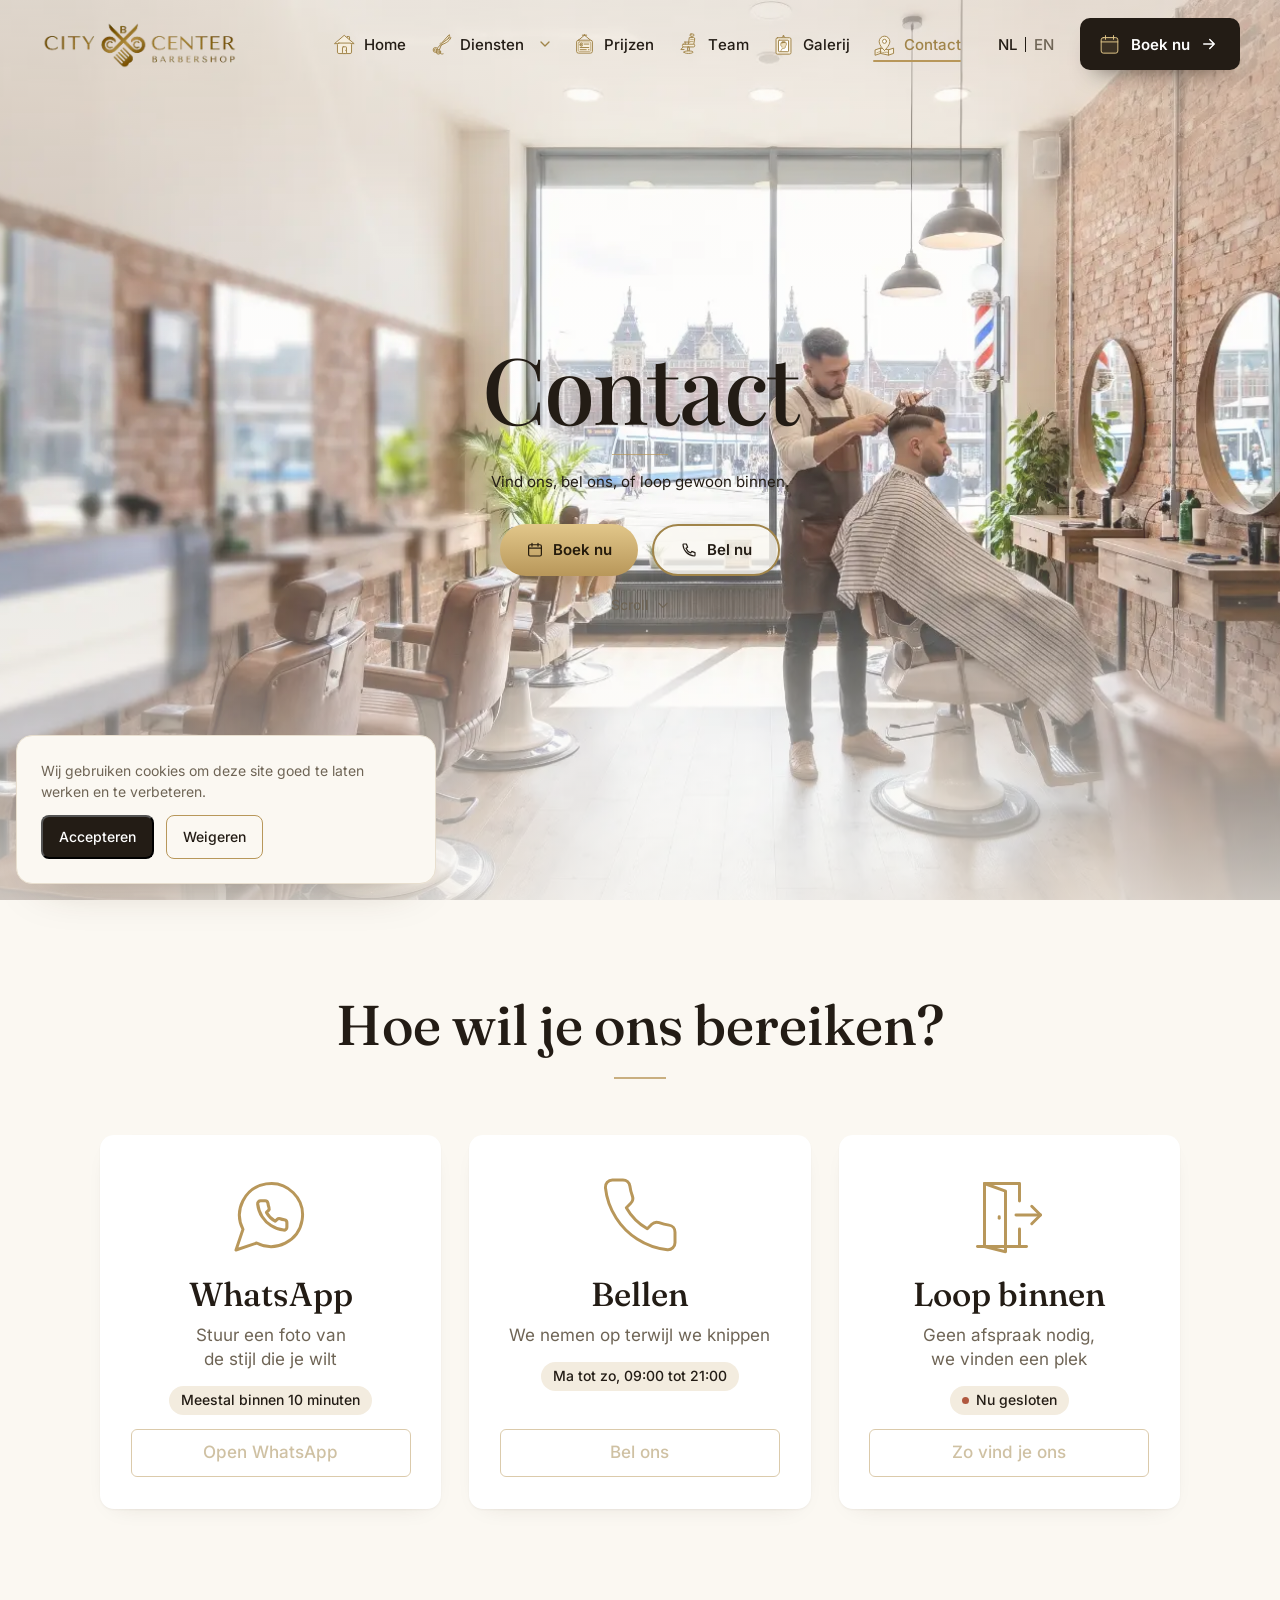
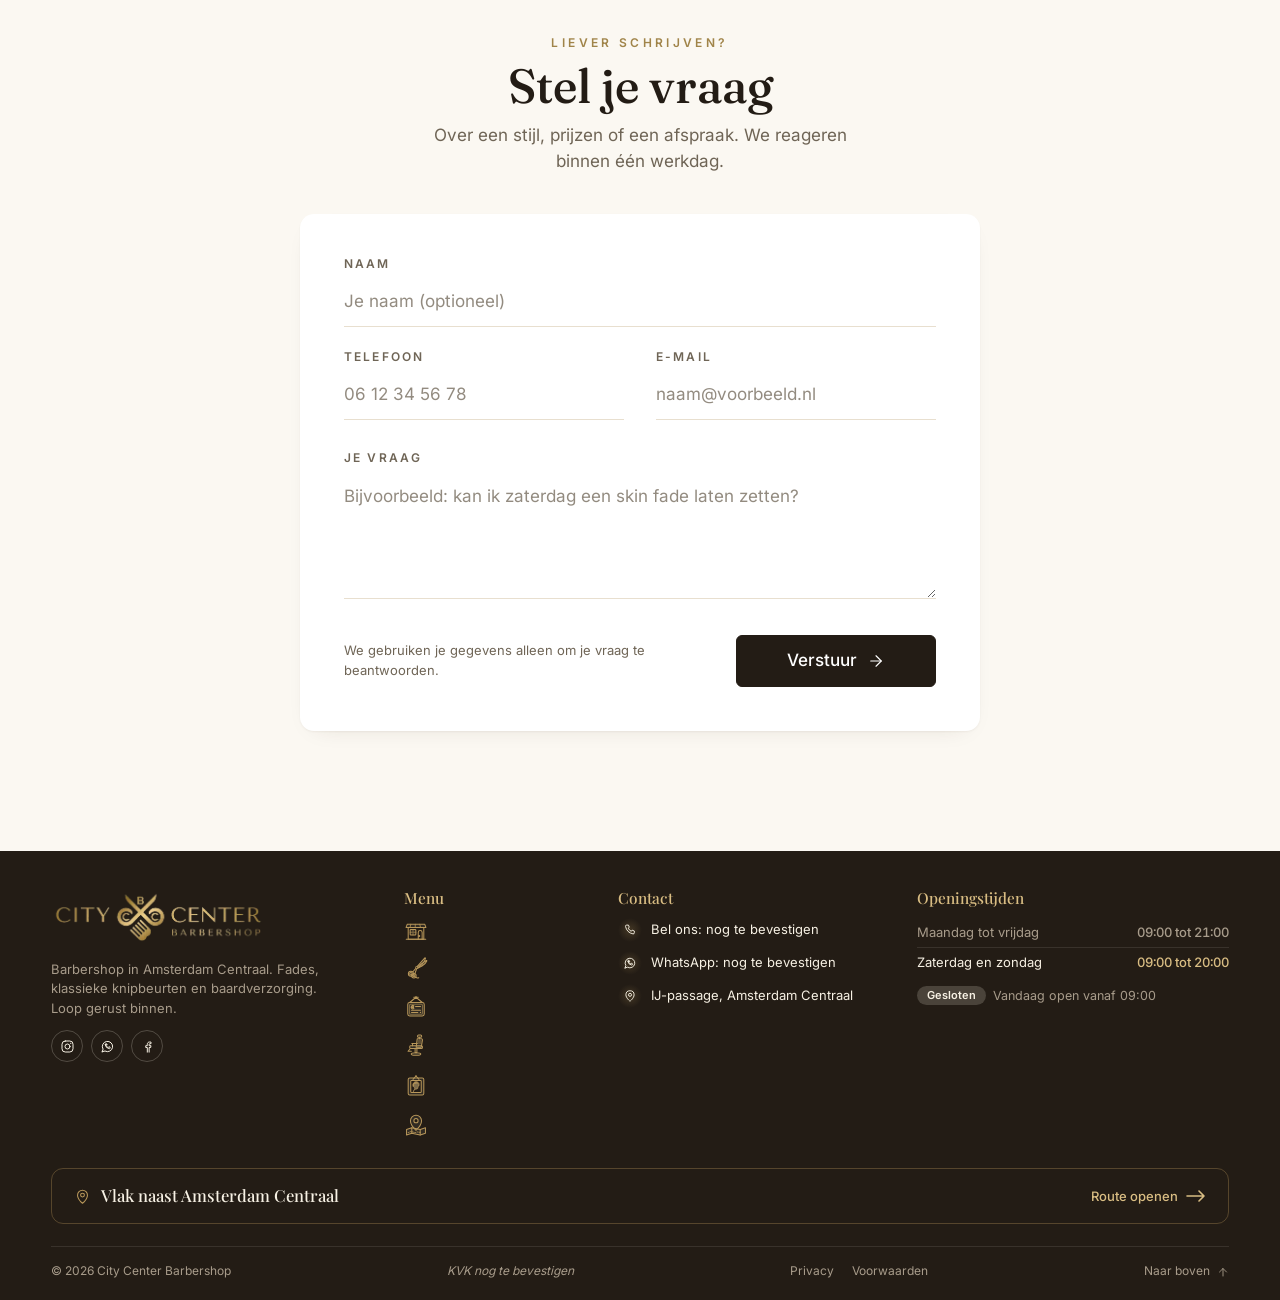
==== commit 6cb78b2a: "Fix contact card hover colours, and re-weight the mobile hero Contact cards: the hover fill is var(-" ====
--- a/contact/index.html
+++ b/contact/index.html
@@ -12,7 +12,7 @@
 <link rel="alternate" hreflang="en" href="https://www.citycenterbarbershop.example/en/contact/">
 <link rel="alternate" hreflang="x-default" href="https://www.citycenterbarbershop.example/contact/">
 <link rel="preload" href="/assets/fonts/inter-latin.woff2" as="font" type="font/woff2" crossorigin>
-<link rel="stylesheet" href="/assets/css/site.css?v=1793472986370">
+<link rel="stylesheet" href="/assets/css/site.css?v=1793475230260">
 </head>
 <body>
 <div id="ccb-root" data-hours='{"timezone":"Europe/Amsterdam","days":{"mon":{"open":"09:00","close":"21:00"},"tue":{"open":"09:00","close":"21:00"},"wed":{"open":"09:00","close":"21:00"},"thu":{"open":"09:00","close":"21:00"},"fri":{"open":"09:00","close":"21:00"},"sat":{"open":"09:00","close":"20:00"},"sun":{"open":"09:00","close":"20:00"}}}' data-site='{"phone":"TODO","phone_display":"TODO","whatsapp":"TODO","bookUrl":"https://www.fresha.com/","reviews_url":"TODO","maps_url":"TODO","address":"IJ-passage, Amsterdam Centraal","instagram_url":"TODO","facebook_url":"TODO","kvk":"TODO","contact_form_action":"TODO"}' data-status-open-until="Vandaag open tot {time}" data-status-opens-at="Vandaag open vanaf {time}" data-status-closed="Nu gesloten">
@@ -766,13 +766,13 @@
 </div>
 
 </div>
-<script src="/assets/js/header.js?v=1793472986370" defer></script>
-<script src="/assets/js/booking.js?v=1793472986370" defer></script>
-<script src="/assets/js/theme-toggle.js?v=1793472986370" defer></script>
-<script src="/assets/js/contact.js?v=1793472986370" defer></script>
-<script src="/assets/js/reveal.js?v=1793472986370" defer></script>
-<script src="/assets/js/footer.js?v=1793472986370" defer></script>
-<script src="/assets/js/cookie.js?v=1793472986370" defer></script>
-<script src="/assets/js/status.js?v=1793472986370" defer></script>
+<script src="/assets/js/header.js?v=1793475230260" defer></script>
+<script src="/assets/js/booking.js?v=1793475230260" defer></script>
+<script src="/assets/js/theme-toggle.js?v=1793475230260" defer></script>
+<script src="/assets/js/contact.js?v=1793475230260" defer></script>
+<script src="/assets/js/reveal.js?v=1793475230260" defer></script>
+<script src="/assets/js/footer.js?v=1793475230260" defer></script>
+<script src="/assets/js/cookie.js?v=1793475230260" defer></script>
+<script src="/assets/js/status.js?v=1793475230260" defer></script>
 </body>
 </html>
--- a/assets/css/site.css
+++ b/assets/css/site.css
@@ -1 +1 @@
-@font-face{font-family: 'Inter';font-style: normal;font-weight: 400;font-display: swap;src: url("../fonts/inter-latin.woff2") format('woff2');unicode-range: U+0000-00FF, U+0131, U+0152-0153, U+02BB-02BC, U+02C6, U+02DA, U+02DC, U+2000-206F, U+2074, U+20AC, U+2122, U+2191, U+2193, U+2212, U+2215, U+FEFF, U+FFFD}@font-face{font-family: 'Inter';font-style: normal;font-weight: 500;font-display: swap;src: url("../fonts/inter-latin.woff2") format('woff2');unicode-range: U+0000-00FF, U+0131, U+0152-0153, U+02BB-02BC, U+02C6, U+02DA, U+02DC, U+2000-206F, U+2074, U+20AC, U+2122, U+2191, U+2193, U+2212, U+2215, U+FEFF, U+FFFD}@font-face{font-family: 'Inter';font-style: normal;font-weight: 600;font-display: swap;src: url("../fonts/inter-latin.woff2") format('woff2');unicode-range: U+0000-00FF, U+0131, U+0152-0153, U+02BB-02BC, U+02C6, U+02DA, U+02DC, U+2000-206F, U+2074, U+20AC, U+2122, U+2191, U+2193, U+2212, U+2215, U+FEFF, U+FFFD}@font-face{font-family: 'Playfair Display';font-style: normal;font-weight: 500;font-display: swap;src: url("../fonts/playfair-display-latin.woff2") format('woff2');unicode-range: U+0000-00FF, U+0131, U+0152-0153, U+02BB-02BC, U+02C6, U+02DA, U+02DC, U+2000-206F, U+2074, U+20AC, U+2122, U+2191, U+2193, U+2212, U+2215, U+FEFF, U+FFFD}@font-face{font-family: 'Fraunces';font-style: normal;font-weight: 400;font-display: swap;src: url("../fonts/fraunces-latin.woff2") format('woff2');unicode-range: U+0000-00FF, U+0131, U+0152-0153, U+02BB-02BC, U+02C6, U+02DA, U+02DC, U+0304, U+0308, U+0329, U+2000-206F, U+20AC, U+2122, U+2191, U+2193, U+2212, U+2215, U+FEFF, U+FFFD}@font-face{font-family: 'Fraunces';font-style: normal;font-weight: 500;font-display: swap;src: url("../fonts/fraunces-latin.woff2") format('woff2');unicode-range: U+0000-00FF, U+0131, U+0152-0153, U+02BB-02BC, U+02C6, U+02DA, U+02DC, U+0304, U+0308, U+0329, U+2000-206F, U+20AC, U+2122, U+2191, U+2193, U+2212, U+2215, U+FEFF, U+FFFD}:root{--ccb-bg: #FBF8F2;--ccb-sand: #F3ECDF;--ccb-gold: #B8975A;--ccb-gold-light: #E2C78A;--ccb-gold-deep: #A08449;--ccb-ink: #231C15;--ccb-muted: #6F6556;--ccb-green: #1F3B34;--ccb-line: #E8DFCF;--ccb-white: #FFFFFF;--ccb-shade: #3C2814;--ccb-shadow: 0 24px 48px -30px rgba(60, 40, 20, .35);--ccb-shadow-sm: 0 10px 22px -12px rgba(60, 40, 20, .45);--ccb-font-head: "Playfair Display", Georgia, serif;--ccb-font-body: Inter, system-ui, sans-serif;--ccb-fs-display: clamp(64px, 10vw, 150px);--ccb-fs-h1: clamp(36px, 5vw, 60px);--ccb-fs-h2: clamp(28px, 3.4vw, 42px);--ccb-fs-h3: 22px;--ccb-fs-body: clamp(16px, 1.2vw, 18px);--ccb-fs-small: 14px;--ccb-space-1: 4px;--ccb-space-2: 8px;--ccb-space-3: 12px;--ccb-space-4: 16px;--ccb-space-5: 24px;--ccb-space-6: 32px;--ccb-space-7: 48px;--ccb-space-8: 64px;--ccb-space-9: 96px;--ccb-space-10: 128px;--ccb-radius: 8px;--ccb-radius-card: 16px;--ccb-radius-media: 24px;--ccb-max: 1240px}:root[data-theme="dark"]{--ccb-bg: #121010;--ccb-sand: #1C1814;--ccb-gold: #C8A467;--ccb-gold-light: #F0D9A0;--ccb-gold-deep: #A98950;--ccb-ink: #EFE1C4;--ccb-muted: #A89C85;--ccb-green: #15271F;--ccb-line: #332C22;--ccb-white: #15120F;--ccb-shade: #000000;--ccb-shadow: 0 24px 48px -30px rgba(0, 0, 0, .6);--ccb-shadow-sm: 0 10px 22px -12px rgba(0, 0, 0, .65)}body, .ccb-header, .ccb-hero, .ccb-page-hero, .ccb-footer, .ccb-btn, .ccb-services, .ccb-styles, .ccb-home-cta, .ccb-coming-soon{transition: background-color .5s ease, color .5s ease, border-color .5s ease}.ccb-lamp-wrap{position: fixed;top: calc(88px + 14px);right: max(16px, var(--pad, clamp(16px, 4vw, 56px)));z-index: 15;display: flex;align-items: flex-start;gap: 8px;pointer-events: none}.ccb-lamp{display: flex;flex-direction: column;align-items: center;pointer-events: auto;background: none;border: 0;padding: 6px;margin: 0;cursor: pointer;-webkit-tap-highlight-color: transparent}.ccb-lamp:focus-visible{outline: 2px solid var(--ccb-gold);outline-offset: 4px;border-radius: 8px}.ccb-lamp svg{display: block;overflow: visible}.ccb-lamp__hint{position: relative;pointer-events: none;align-self: center;margin-top: 2px;max-width: 150px;padding: 7px 12px;border-radius: 10px;background: var(--ccb-ink);color: var(--ccb-white);font: 500 12px/1.3 var(--ccb-font-body);text-align: right;white-space: normal;box-shadow: var(--ccb-shadow-sm);opacity: 0;transform: translateX(6px) scale(.96);transition: opacity .4s ease, transform .4s ease}.ccb-lamp__hint::after{content: "";position: absolute;top: 14px;right: -5px;width: 10px;height: 10px;background: var(--ccb-ink);transform: rotate(45deg);border-radius: 2px}.ccb-lamp__hint.is-visible{opacity: 1;transform: none}.ccb-lamp__cord{stroke: color-mix(in oklab, var(--ccb-ink) 45%, transparent);stroke-width: 1.5;transition: stroke .5s ease}.ccb-lamp__ring{fill: var(--ccb-sand);stroke: var(--ccb-gold);stroke-width: 1.4;transition: fill .5s ease, stroke .5s ease}.ccb-lamp__bulb-g{transition: filter .5s ease}.ccb-lamp__bulb-g{filter: drop-shadow(0 0 3px color-mix(in oklab, var(--ccb-gold-light) 80%, transparent)) drop-shadow(0 0 14px color-mix(in oklab, var(--ccb-gold-light) 65%, transparent))}.ccb-lamp__bulb{fill: url(#ccb-bulb-glass);stroke: var(--ccb-gold-deep);stroke-width: 1;transition: fill .5s ease, stroke .5s ease}.ccb-lamp__shine{stroke: color-mix(in oklab, var(--ccb-white) 70%, transparent);stroke-width: 1.3;stroke-linecap: round;opacity: .6;transition: opacity .5s ease, stroke .5s ease}.ccb-lamp__filament{stroke: var(--ccb-gold-deep);stroke-width: 1.3;stroke-linecap: round;stroke-linejoin: round;opacity: .85;transition: stroke .5s ease, opacity .5s ease}.ccb-lamp__base rect, .ccb-lamp__base path{fill: var(--ccb-gold-deep);transition: fill .5s ease}[data-theme="dark"] .ccb-lamp__bulb-g{filter: none}[data-theme="dark"] .ccb-lamp__bulb{fill: var(--ccb-sand);stroke: var(--ccb-line)}[data-theme="dark"] .ccb-lamp__shine{opacity: .25;stroke: color-mix(in oklab, var(--ccb-ink) 40%, transparent)}[data-theme="dark"] .ccb-lamp__filament{stroke: var(--ccb-line);opacity: .5}[data-theme="dark"] .ccb-lamp__base rect, [data-theme="dark"] .ccb-lamp__base path{fill: var(--ccb-line)}[data-theme="dark"] .ccb-lamp__ring{fill: var(--ccb-bg)}@media (hover: hover){.ccb-lamp:hover .ccb-lamp__pendulum{transform: rotate(4deg)}}.ccb-lamp__pendulum{transform-box: view-box;transform-origin: 17px 0px;transition: transform .25s ease}.ccb-lamp .ccb-lamp__pendulum{animation: ccb-lamp-idle 4.5s ease-in-out infinite;animation-delay: 1.8s}@keyframes ccb-lamp-idle{0%, 68%, 100%{transform: rotate(0deg)}76%{transform: rotate(5deg)}84%{transform: rotate(-3deg)}92%{transform: rotate(1.5deg)}}.ccb-lamp.is-pulling .ccb-lamp__pendulum{animation: ccb-lamp-swing .9s cubic-bezier(.22, 1, .36, 1) !important}@keyframes ccb-lamp-swing{0%{transform: rotate(0deg) translateY(0)}12%{transform: rotate(16deg) translateY(5px)}30%{transform: rotate(-11deg) translateY(1px)}50%{transform: rotate(7deg)}68%{transform: rotate(-4deg)}84%{transform: rotate(2deg)}100%{transform: rotate(0deg)}}.ccb-lamp.is-pulling .ccb-lamp__bulb-g{animation: ccb-lamp-flash .9s ease}@keyframes ccb-lamp-flash{0%, 100%{filter: drop-shadow(0 0 3px color-mix(in oklab, var(--ccb-gold-light) 80%, transparent)) drop-shadow(0 0 14px color-mix(in oklab, var(--ccb-gold-light) 65%, transparent))}12%{filter: drop-shadow(0 0 7px var(--ccb-gold-light)) drop-shadow(0 0 30px color-mix(in oklab, var(--ccb-gold-light) 90%, transparent))}}@media (max-width: 600px){.ccb-lamp-wrap{top: calc(72px + 10px);right: 12px}.ccb-lamp svg{width: 28px;height: 74px}.ccb-lamp__hint{max-width: 120px;font-size: 11.5px}}@media (prefers-reduced-motion: reduce){.ccb-lamp__hint{transition: opacity .3s ease}.ccb-lamp.is-pulling .ccb-lamp__pendulum, .ccb-lamp.is-pulling .ccb-lamp__bulb-g, .ccb-lamp .ccb-lamp__pendulum{animation: none !important}}[data-theme="dark"] .ccb-nav__menu li a:hover img, [data-theme="dark"] .ccb-nav__menu li a:focus-visible img{filter: brightness(.68) saturate(1.3)}[data-theme="dark"] .ccb-drawer__submenu a:active img{filter: brightness(.68) saturate(1.3)}[data-theme="dark"] .ccb-services__chip[aria-pressed="true"] img.ccb-services__chip-icon{filter: brightness(.68) saturate(1.2)}[data-theme="dark"] .ccb-services__chip[aria-pressed="true"] .ccb-services__chip-icon--all{stroke: var(--ccb-gold-deep)}[data-theme="dark"] .ccb-styles__chip[aria-pressed="true"] .ccb-styles__chip-icon{filter: brightness(.68) saturate(1.2)}[data-theme="dark"] .ccb-styles__chip[aria-pressed="true"] .ln{stroke: var(--ccb-gold-deep)}[data-theme="dark"] .ccb-btn--primary .ccb-ico{color: var(--ccb-white)}[data-theme="dark"] .ccb-btn--secondary .ccb-ico{color: var(--ccb-gold-light)}[data-theme="dark"] .ccb-book .ccb-nico .ln{stroke: var(--ccb-white)}[data-theme="dark"] .ccb-book .ccb-nico .liq{fill: var(--ccb-gold-deep)}[data-theme="dark"] .ccb-book .ccb-nico .bd{fill: color-mix(in oklab, var(--ccb-white) 12%, transparent)}[data-theme="dark"] .ccb-page-hero__art::after{background: linear-gradient(90deg, color-mix(in oklab, var(--ccb-bg) 90%, transparent) 0%, color-mix(in oklab, var(--ccb-bg) 62%, transparent) 38%, color-mix(in oklab, var(--ccb-bg) 32%, transparent) 65%, color-mix(in oklab, var(--ccb-bg) 8%, transparent) 100%), linear-gradient(180deg, color-mix(in oklab, var(--ccb-bg) 55%, transparent) 0%, color-mix(in oklab, var(--ccb-bg) 20%, transparent) 30%, color-mix(in oklab, var(--ccb-bg) 20%, transparent) 65%, color-mix(in oklab, var(--ccb-bg) 65%, transparent) 100%)}[data-theme="dark"] .ccb-hero__art::after{background: linear-gradient(180deg, color-mix(in oklab, var(--ccb-bg) 78%, transparent) 0%, color-mix(in oklab, var(--ccb-bg) 48%, transparent) 30%, color-mix(in oklab, var(--ccb-bg) 48%, transparent) 62%, color-mix(in oklab, var(--ccb-bg) 85%, transparent) 100%)}[data-theme="dark"] .ccb-page-hero__title, [data-theme="dark"] .ccb-page-hero__sub{text-shadow: 0 2px 14px color-mix(in oklab, var(--ccb-shade) 70%, transparent)}[data-theme="dark"] .ccb-nav__link, [data-theme="dark"] .ccb-header__logo{text-shadow: 0 1px 10px color-mix(in oklab, var(--ccb-shade) 55%, transparent)}[data-theme="dark"] .ccb-nav__link{color: var(--ccb-gold-light)}[data-theme="dark"] .ccb-header.is-solid .ccb-nav__link{color: var(--ccb-ink)}[data-theme="dark"] .ccb-header__logo img{filter: drop-shadow(0 1px 8px color-mix(in oklab, var(--ccb-shade) 55%, transparent))}[data-theme="dark"] .ccb-nav__link:hover, [data-theme="dark"] .ccb-nav__link:focus-visible{background: var(--ccb-ink);color: var(--ccb-white)}[data-theme="dark"] .ccb-nav__link:hover .ccb-nico .ln, [data-theme="dark"] .ccb-nav__link:focus-visible .ccb-nico .ln{stroke: var(--ccb-white)}[data-theme="dark"] .ccb-nav__link:hover .ccb-nico .bd, [data-theme="dark"] .ccb-nav__link:focus-visible .ccb-nico .bd{fill: color-mix(in oklab, var(--ccb-white) 12%, transparent)}[data-theme="dark"] .ccb-services-hero__art::after{background: linear-gradient(180deg, color-mix(in oklab, var(--ccb-bg) 72%, transparent) 0%, color-mix(in oklab, var(--ccb-bg) 40%, transparent) 34%, color-mix(in oklab, var(--ccb-bg) 40%, transparent) 60%, color-mix(in oklab, var(--ccb-bg) 85%, transparent) 100%)}[data-theme="dark"] .ccb-services-hero__title, [data-theme="dark"] .ccb-services-hero__sub{text-shadow: 0 2px 14px color-mix(in oklab, var(--ccb-shade) 70%, transparent)}[data-theme="dark"] .ccb-services-hero__icon-img{filter: brightness(0) invert(1) opacity(.92)}[data-theme="dark"] .ccb-prices__nav-icon-img{filter: brightness(0) invert(1) opacity(.75)}[data-theme="dark"] .ccb-prices__nav-item.is-active .ccb-prices__nav-icon-img{filter: brightness(0) invert(1) opacity(1)}@media (prefers-reduced-motion: reduce){body, .ccb-header, .ccb-hero, .ccb-page-hero, .ccb-footer, .ccb-btn, .ccb-services, .ccb-styles, .ccb-home-cta, .ccb-coming-soon, .ccb-lamp__cord, .ccb-lamp__ring, .ccb-lamp__bulb, .ccb-lamp__glow, .ccb-lamp__base{transition: none !important}.ccb-lamp.is-pulling *{animation: none !important}}*, *::before, *::after{box-sizing: border-box}html{-webkit-text-size-adjust: 100%}body{margin: 0;-webkit-font-smoothing: antialiased;background: var(--ccb-bg);color: var(--ccb-ink);font: 400 var(--ccb-fs-body)/1.55 var(--ccb-font-body);overflow-x: clip}a{color: var(--ccb-ink)}a:hover{color: var(--ccb-gold-deep)}:focus-visible{outline: 2px solid var(--ccb-gold);outline-offset: 3px}img, svg{max-width: 100%}.ccb-hero img, .ccb-hero svg, .ccb-sticky-bar svg{display: block}.ccb-ico{width: 18px;height: 18px;flex: none;fill: none;stroke: currentColor;stroke-width: 1.5;stroke-linecap: round;stroke-linejoin: round}.ccb-sr-only{position: absolute;width: 1px;height: 1px;padding: 0;margin: -1px;overflow: hidden;clip: rect(0, 0, 0, 0);white-space: nowrap;border: 0}[data-reveal]{opacity: 0;transform: translateY(26px) scale(.98);filter: blur(5px);transition: opacity .7s cubic-bezier(.16, 1, .3, 1), transform .7s cubic-bezier(.16, 1, .3, 1), filter .7s ease}[data-reveal].is-revealed{opacity: 1;transform: none;filter: none}@media (prefers-reduced-motion: reduce){[data-reveal]{opacity: 1;transform: none;filter: none;transition: none}}.ccb-page-hero{position: relative;display: flex;align-items: center;justify-content: center;width: 100%;min-height: 100svh;padding: 104px 0 clamp(28px, 4vw, 48px);overflow: hidden;background: var(--ccb-bg);color: var(--ccb-ink);text-align: center}.ccb-page-hero__art{position: absolute;inset: 0;z-index: 0}.ccb-page-hero__art img{display: block;width: 100%;height: 100%;object-fit: cover;object-position: 50% 42%}.ccb-page-hero__art::after{content: "";position: absolute;inset: 0;background: linear-gradient(180deg, color-mix(in oklab, var(--ccb-bg) 55%, transparent) 0%, color-mix(in oklab, var(--ccb-bg) 15%, transparent) 34%, color-mix(in oklab, var(--ccb-bg) 15%, transparent) 60%, color-mix(in oklab, var(--ccb-bg) 78%, transparent) 100%)}.ccb-page-hero__inner{position: relative;z-index: 1;max-width: 720px;width: 100%;margin: 0 auto;padding-inline: clamp(16px, 4vw, 48px)}.ccb-page-hero__title{margin: 0;font: 500 clamp(48px, 7.2vw, 96px)/1.02 var(--ccb-font-head);letter-spacing: -.02em}.ccb-page-hero__rule{width: 56px;height: 1.5px;margin: 20px auto 0;background: color-mix(in oklab, var(--ccb-gold) 70%, transparent);animation: ccb-rise .8s cubic-bezier(.16, 1, .3, 1) .3s backwards}.ccb-page-hero__sub{margin: 16px auto 0;max-width: 46ch;font: 400 clamp(15px, 1.1vw, 17px)/1.5 var(--ccb-font-body);color: var(--ccb-ink);animation: ccb-rise .9s cubic-bezier(.16, 1, .3, 1) .4s backwards}.ccb-page-hero__actions{display: flex;flex-wrap: wrap;justify-content: center;gap: 14px;margin-top: 30px;animation: ccb-rise .9s cubic-bezier(.16, 1, .3, 1) .5s backwards}.ccb-page-hero__btn{display: inline-flex;align-items: center;gap: 9px;min-height: 52px;padding: 0 26px;border-radius: 99px;font: 600 15px/1 var(--ccb-font-body);text-decoration: none;white-space: nowrap;transition: transform .25s ease, box-shadow .25s ease, background-color .25s ease, border-color .25s ease}.ccb-page-hero__btn .ccb-ico{width: 18px;height: 18px;flex: none;stroke: currentColor;stroke-width: 1.6;fill: none;stroke-linecap: round;stroke-linejoin: round}.ccb-page-hero__btn--solid{background: linear-gradient(180deg, var(--ccb-gold-light), var(--ccb-gold));color: #241A0C;box-shadow: 0 14px 28px -16px rgba(184, 151, 90, .55)}.ccb-page-hero__btn--solid:hover{transform: translateY(-2px);box-shadow: 0 18px 32px -16px rgba(184, 151, 90, .7)}.ccb-page-hero__btn--ghost{border: 2px solid var(--ccb-gold-deep);color: var(--ccb-ink);background: color-mix(in oklab, var(--ccb-bg) 80%, transparent);box-shadow: 0 2px 12px -4px rgba(0, 0, 0, .25)}.ccb-page-hero__btn--ghost:hover{border-color: var(--ccb-gold-deep);color: #241A0C;background: linear-gradient(180deg, var(--ccb-gold-light), var(--ccb-gold));box-shadow: 0 14px 28px -16px rgba(184, 151, 90, .55);transform: translateY(-2px)}.ccb-page-hero__scroll{display: inline-flex;align-items: center;gap: 7px;margin-top: 22px;font: 500 14px/1 var(--ccb-font-body);color: var(--ccb-muted);text-decoration: none;animation: ccb-rise .9s cubic-bezier(.16, 1, .3, 1) .6s backwards}.ccb-page-hero__scroll:hover{color: var(--ccb-ink)}.ccb-page-hero__scroll svg{width: 14px;height: 14px;stroke: currentColor;stroke-width: 2;fill: none;stroke-linecap: round;stroke-linejoin: round}@media (max-width: 760px){.ccb-page-hero{padding: 92px 0 32px}.ccb-page-hero__actions{width: 100%}.ccb-page-hero__btn{flex: 1;min-width: 0;justify-content: center}}@media (prefers-reduced-motion: reduce){.ccb-page-hero .ccb-w > span{animation: none;transform: none;opacity: 1}.ccb-page-hero__rule{animation: none}.ccb-page-hero__sub{animation: none;transform: none;opacity: 1}.ccb-page-hero__actions{animation: none;transform: none;opacity: 1}.ccb-page-hero__scroll{animation: none}}.ccb-coming-soon{min-height: 30vh;display: grid;place-items: center;text-align: center;gap: var(--ccb-space-3);padding: var(--ccb-space-8) var(--ccb-space-5)}.ccb-coming-soon h2{font: 500 var(--ccb-fs-h2)/1.1 var(--ccb-font-head);margin: 0}.ccb-coming-soon p{color: var(--ccb-muted);margin: 0}.ccb-btn{display: inline-flex;align-items: center;justify-content: center;gap: 10px;min-height: 52px;padding: 0 24px;border-radius: var(--ccb-radius);font: 500 16px/1 var(--ccb-font-body);text-decoration: none;white-space: nowrap;transition: transform .25s ease, box-shadow .25s ease, background-color .25s ease, color .25s ease}.ccb-btn:hover{transform: translateY(-2px)}.ccb-btn--primary{background: var(--ccb-ink);color: var(--ccb-white)}.ccb-btn--primary:hover{color: var(--ccb-white);box-shadow: var(--ccb-shadow-sm)}.ccb-btn--secondary{border: 1.5px solid var(--ccb-gold);color: var(--ccb-ink);background: transparent}.ccb-btn--secondary:hover{color: var(--ccb-ink);background: color-mix(in oklab, var(--ccb-gold-light) 30%, transparent)}.ccb-btn--primary .ccb-ico{color: var(--ccb-gold-light)}.ccb-btn--secondary .ccb-ico{color: var(--ccb-gold-deep)}@media (prefers-reduced-motion: reduce){.ccb-btn, .ccb-btn:hover{transition: none;transform: none}}.ccb-btn.is-disabled, .ccb-book.is-disabled, .ccb-page-hero__btn.is-disabled, .ccb-services-hero__btn.is-disabled{opacity: .5;cursor: not-allowed;pointer-events: none}.ccb-header{--ccb-ease: cubic-bezier(.22, 1, .36, 1);--ccb-spring: cubic-bezier(.34, 1.56, .64, 1);position: fixed;inset: 0 0 auto;z-index: 20;height: 88px;display: flex;align-items: center;gap: 18px;padding-inline: max(40px, calc((100% - var(--ccb-max)) / 2));font: 500 15px/1.4 var(--ccb-font-body);color: var(--ccb-ink)}.ccb-header > *{animation: ccb-head-in .9s cubic-bezier(.16, 1, .3, 1) backwards}.ccb-header > :nth-child(2){animation-delay: .1s}.ccb-header > :nth-child(3){animation-delay: .18s}.ccb-header > :nth-child(n+4){animation-delay: .26s}@keyframes ccb-head-in{from{transform: translateY(-14px);opacity: 0}to{transform: none;opacity: 1}}.ccb-header::before{content: "";position: absolute;inset: 0;z-index: -1;background: var(--ccb-bg);border-bottom: 1px solid var(--ccb-line);box-shadow: 0 10px 24px -22px rgba(60, 40, 20, .5);opacity: 0;transition: opacity .3s ease}.ccb-header.is-solid::before{opacity: 1}.ccb-header svg, .ccb-header img{display: block}.ccb-header__logo{display: flex;flex: none;padding: 10px 16px 10px 0}.ccb-header__logo img, .ccb-drawer__logo img{height: 50px;width: auto;filter: brightness(.68) saturate(1.45) contrast(1.18);transition: filter .5s ease, height .3s var(--ccb-ease)}.ccb-header.is-solid .ccb-header__logo img{height: 38px}.ccb-header__nav{margin-left: auto}.ccb-header__lang{display: flex;align-items: center;font: 500 15px/1 var(--ccb-font-body)}.ccb-header__lang a{text-decoration: none;color: var(--ccb-muted);padding: 8px}.ccb-header__lang a + a{border-left: 1px solid var(--ccb-ink);padding-block: 0}.ccb-header__lang a[aria-current="true"]{color: var(--ccb-ink)}.ccb-nav{display: flex;align-items: center;gap: 1px;margin: 0;padding: 0;list-style: none}.ccb-nav__link{position: relative;display: inline-flex;align-items: center;gap: 8px;padding: 9px 11px;border-radius: 11px;color: var(--ccb-gold-deep);text-decoration: none;outline: none;transition: background-color .35s var(--ccb-ease), color .35s var(--ccb-ease);white-space: nowrap}.ccb-header.is-solid .ccb-nav__link{color: var(--ccb-ink)}.ccb-nav__link:hover, .ccb-nav__link:focus-visible{color: var(--ccb-ink);background: rgba(226, 199, 138, .18)}.ccb-nav__link:focus-visible{box-shadow: 0 0 0 2px var(--ccb-gold)}.ccb-nav__link::after{content: "";position: absolute;left: 11px;right: 11px;bottom: 3px;height: 1.5px;border-radius: 2px;background: var(--ccb-gold);transform: scaleX(0);transition: transform .45s var(--ccb-ease)}.ccb-nav__link[aria-current="page"]::after{transform: scaleX(1)}.ccb-nico{width: 23px;height: 23px;flex: none;overflow: visible}.ccb-nico *{transform-box: view-box}.ccb-nico .ln{fill: none;stroke: var(--ccb-gold-deep);stroke-width: 1.35;stroke-linecap: round;stroke-linejoin: round}.ccb-nico .bd{fill: #F6EEDD}.ccb-nico .liq{fill: var(--ccb-gold-light)}.ccb-nico .lvl{transform: translateY(32px);transition: transform .6s var(--ccb-ease)}.ccb-nico .fx{opacity: 0}.ccb-nico .dot{fill: var(--ccb-gold-deep)}.ccb-nico .pivot, .ccb-nico .glass{fill: var(--ccb-white)}.ccb-nico .pivot{stroke: var(--ccb-gold-deep);stroke-width: 1.1}.ccb-nico .face{fill: var(--ccb-gold-light);fill-opacity: .55;stroke: var(--ccb-gold-deep);stroke-width: 1;stroke-linejoin: round}.ccb-nico .hairtop{fill: var(--ccb-gold-deep)}.ccb-nico .shine{fill: var(--ccb-white);opacity: .75}.ccb-nav__link:hover .lvl, .ccb-nav__link:focus-visible .lvl{transform: translateY(0)}.ccb-roll{display: inline-flex;perspective: 320px}.ccb-roll .l{position: relative;display: inline-block;color: transparent;white-space: pre;transform-style: preserve-3d;transition: transform .55s var(--ccb-ease);transform-origin: 50% 50% -.6em}.ccb-roll .l::before, .ccb-roll .l::after{content: attr(data-l);position: absolute;left: 0;top: 0;backface-visibility: hidden;-webkit-backface-visibility: hidden;transform-origin: 50% 50% -.6em}.ccb-roll .l::before{color: var(--ccb-ink)}.ccb-roll .l::after{color: var(--ccb-gold-deep);transform: rotateX(-90deg);opacity: 0;transition: opacity .2s}.ccb-nav__link:hover .l::after, .ccb-nav__link:focus-visible .l::after{opacity: 1}.ccb-roll .l:nth-child(2){transition-delay: 30ms}.ccb-roll .l:nth-child(3){transition-delay: 60ms}.ccb-roll .l:nth-child(4){transition-delay: 90ms}.ccb-roll .l:nth-child(5){transition-delay: 120ms}.ccb-roll .l:nth-child(6){transition-delay: 150ms}.ccb-roll .l:nth-child(7){transition-delay: 180ms}.ccb-roll .l:nth-child(8){transition-delay: 210ms}.ccb-roll .l:nth-child(n+9){transition-delay: 240ms}.ccb-nav__link:hover .l, .ccb-nav__link:focus-visible .l{transform: rotateX(90deg)}.ccb-nav__link[aria-current="page"] .l::before{color: var(--ccb-gold-deep)}.i-home .roof{transform-origin: 16px 14px}.ccb-nav__link:hover .i-home .roof, .ccb-nav__link:focus-visible .i-home .roof{animation: ccb-n-roof .8s var(--ccb-ease)}@keyframes ccb-n-roof{0%{transform: translateY(-6px)}55%{transform: translateY(1.5px)}100%{transform: none}}.i-home .door{transform-origin: 13.2px 19.2px}.ccb-nav__link:hover .i-home .door, .ccb-nav__link:focus-visible .i-home .door{animation: ccb-n-door .7s var(--ccb-ease) .3s}@keyframes ccb-n-door{0%, 30%{transform: none}65%{transform: rotate(-18deg)}100%{transform: none}}.i-shears .a, .i-shears .b{transform-origin: 16.6px 15.2px}.ccb-nav__link:hover .i-shears .a, .ccb-nav__link:focus-visible .i-shears .a{animation: ccb-n-snipA .9s var(--ccb-ease) .1s}.ccb-nav__link:hover .i-shears .b, .ccb-nav__link:focus-visible .i-shears .b{animation: ccb-n-snipB .9s var(--ccb-ease) .1s}@keyframes ccb-n-snipA{20%, 60%{transform: rotate(-9deg)}40%, 80%{transform: rotate(3deg)}}@keyframes ccb-n-snipB{20%, 60%{transform: rotate(9deg)}40%, 80%{transform: rotate(-3deg)}}.ccb-nav__link:hover .i-shears .hair, .ccb-nav__link:focus-visible .i-shears .hair{animation: ccb-n-hair 1s ease-out .3s}.ccb-nav__link:hover .i-shears .h2, .ccb-nav__link:focus-visible .i-shears .h2{animation-delay: .55s}@keyframes ccb-n-hair{0%{opacity: 0;transform: none}20%{opacity: 1}100%{opacity: 0;transform: translate(2px, 9px) rotate(50deg)}}.i-board .swing{transform-origin: 16px 3px}.ccb-nav__link:hover .i-board .swing, .ccb-nav__link:focus-visible .i-board .swing{animation: ccb-n-swing 1.1s var(--ccb-ease)}@keyframes ccb-n-swing{20%{transform: rotate(-9deg)}45%{transform: rotate(6deg)}70%{transform: rotate(-2.5deg)}100%{transform: none}}.i-board .row-ln{stroke-dasharray: 14;stroke-dashoffset: 0}.ccb-nav__link:hover .i-board .row-ln, .ccb-nav__link:focus-visible .i-board .row-ln{animation: ccb-n-write .6s var(--ccb-ease) both}.ccb-nav__link:hover .i-board .r2, .ccb-nav__link:focus-visible .i-board .r2{animation-delay: .12s}.ccb-nav__link:hover .i-board .r3, .ccb-nav__link:focus-visible .i-board .r3{animation-delay: .24s}@keyframes ccb-n-write{from{stroke-dashoffset: 14}to{stroke-dashoffset: 0}}.i-chair .top{transform-origin: 16px 24px}.ccb-nav__link:hover .i-chair .top, .ccb-nav__link:focus-visible .i-chair .top{animation: ccb-n-chair 1.1s var(--ccb-ease)}@keyframes ccb-n-chair{25%{transform: translateY(-2.4px)}50%{transform: translateY(-2.4px) scaleX(-1)}75%{transform: translateY(-1px)}100%{transform: none}}.i-chair .col{transform-origin: 16px 27px}.ccb-nav__link:hover .i-chair .col, .ccb-nav__link:focus-visible .i-chair .col{animation: ccb-n-col 1.1s var(--ccb-ease)}@keyframes ccb-n-col{25%, 75%{transform: scaleY(1.7)}}.i-frame .tilt{transform-origin: 16px 4px}.ccb-nav__link:hover .i-frame .tilt, .ccb-nav__link:focus-visible .i-frame .tilt{animation: ccb-n-tilt 1s var(--ccb-ease)}@keyframes ccb-n-tilt{30%{transform: rotate(-6deg)}60%{transform: rotate(3deg)}100%{transform: none}}.i-frame .shine{transform: skewX(-20deg) translateX(-16px)}.ccb-nav__link:hover .i-frame .shine, .ccb-nav__link:focus-visible .i-frame .shine{transition: transform .8s var(--ccb-ease) .25s;transform: skewX(-20deg) translateX(18px)}.i-pin .pin{transform-origin: 16px 21px}.ccb-nav__link:hover .i-pin .pin, .ccb-nav__link:focus-visible .i-pin .pin{animation: ccb-n-drop .85s var(--ccb-ease)}@keyframes ccb-n-drop{0%{transform: translateY(-8px)}45%{transform: scale(1.08, .9)}65%{transform: translateY(-2px)}100%{transform: none}}.i-pin .map{transform-origin: 16px 26px}.ccb-nav__link:hover .i-pin .map, .ccb-nav__link:focus-visible .i-pin .map{animation: ccb-n-unfold .85s var(--ccb-ease)}@keyframes ccb-n-unfold{0%{transform: scaleX(.75)}50%{transform: scaleX(1.06)}100%{transform: none}}.i-pin .ring{transform-origin: 16px 11px}.ccb-nav__link:hover .i-pin .ring, .ccb-nav__link:focus-visible .i-pin .ring{animation: ccb-n-ring .9s ease-out .35s}@keyframes ccb-n-ring{0%{opacity: .9;transform: scale(.5)}100%{opacity: 0;transform: scale(1.7)}}.ccb-nav__item--has-menu{position: relative;display: flex;align-items: center}.ccb-nav__caret{display: inline-flex;align-items: center;justify-content: center;width: 32px;height: 32px;margin-left: -6px;border: 0;border-radius: 10px;background: transparent;color: var(--ccb-gold-deep);cursor: pointer;transition: background-color .3s ease}.ccb-nav__caret:hover, .ccb-nav__caret:focus-visible{background: rgba(226, 199, 138, .18)}.ccb-nav__caret:focus-visible{outline: 2px solid var(--ccb-gold);outline-offset: 2px}.ccb-nav__caret svg{width: 16px;height: 16px;fill: none;stroke: currentColor;stroke-width: 2;stroke-linecap: round;stroke-linejoin: round;transition: transform .35s var(--ccb-ease)}.ccb-nav__caret[aria-expanded="true"] svg{transform: rotate(180deg)}.ccb-nav__menu{position: absolute;top: calc(100% + 10px);left: 0;z-index: 25;width: 440px;max-width: 92vw;padding: 18px;border-radius: 18px;background: var(--ccb-white);border: 1px solid var(--ccb-line);box-shadow: var(--ccb-shadow);opacity: 0;transform: translateY(-8px);pointer-events: none;transition: opacity .28s var(--ccb-ease), transform .28s var(--ccb-ease)}.ccb-nav__menu[hidden]{display: block}.ccb-nav__menu.is-open{opacity: 1;transform: none;pointer-events: auto}.ccb-nav__menu ul{display: grid;grid-template-columns: 1fr 1fr;gap: 4px 10px;margin: 0;padding: 0;list-style: none}.ccb-nav__menu li a{position: relative;display: flex;align-items: center;gap: 12px;padding: 11px 12px;border-radius: 12px;color: var(--ccb-ink);text-decoration: none;font: 500 13.5px/1.25 var(--ccb-font-body);transition: background-color .3s ease, color .3s ease, transform .3s var(--ccb-ease)}.ccb-nav__menu li a:hover, .ccb-nav__menu li a:focus-visible{background: var(--ccb-ink);color: var(--ccb-white);transform: translateX(3px)}.ccb-nav__menu li a:focus-visible{outline: 2px solid var(--ccb-gold);outline-offset: 2px}.ccb-nav__menu img{width: 32px;height: 32px;object-fit: contain;flex: none;filter: brightness(.82) saturate(1.15);transition: transform .35s var(--ccb-spring), filter .3s ease}.ccb-nav__menu li a:hover img, .ccb-nav__menu li a:focus-visible img{transform: translateY(-2px) scale(1.12) rotate(-4deg);filter: brightness(1.6) saturate(1.3)}.ccb-nav__menu-all{display: flex;align-items: center;justify-content: center;gap: 8px;margin-top: 12px;padding-top: 12px;border-top: 1px solid var(--ccb-line);color: var(--ccb-gold-deep);text-decoration: none;font: 600 13.5px/1 var(--ccb-font-body)}.ccb-nav__menu-all:hover, .ccb-nav__menu-all:focus-visible{color: var(--ccb-ink)}.ccb-nav__menu-all:focus-visible{outline: 2px solid var(--ccb-gold);outline-offset: 2px;border-radius: 8px}.ccb-nav__menu-all svg{width: 16px;height: 16px;fill: none;stroke: currentColor;stroke-width: 2;stroke-linecap: round;stroke-linejoin: round;transition: transform .3s var(--ccb-spring)}.ccb-nav__menu-all:hover svg, .ccb-nav__menu-all:focus-visible svg{transform: translateX(4px)}.ccb-drawer__link-row{display: flex;align-items: stretch;border-bottom: 1px solid var(--ccb-line);border-radius: 12px}.ccb-drawer__link-row .ccb-nav__link{flex: 1;min-width: 0;border-bottom: 0}.ccb-drawer__subtoggle{display: grid;place-items: center;flex: none;width: 48px;border: 0;background: transparent;color: var(--ccb-gold-deep);cursor: pointer;border-radius: 10px;transition: background-color .3s ease}.ccb-drawer__subtoggle:hover, .ccb-drawer__subtoggle:focus-visible{background: rgba(226, 199, 138, .18)}.ccb-drawer__subtoggle:focus-visible{outline: 2px solid var(--ccb-gold);outline-offset: -2px}.ccb-drawer__subtoggle .ccb-drawer__chev{margin-left: 0;transition: transform .35s var(--ccb-ease)}.ccb-drawer__subtoggle[aria-expanded="true"] .ccb-drawer__chev{transform: rotate(90deg)}.ccb-drawer__submenu{list-style: none;margin: 0;padding: 0 0 0 10px;display: grid;grid-template-columns: 1fr 1fr;gap: 1px;max-height: 0;overflow: hidden;transition: max-height .4s var(--ccb-ease)}.ccb-drawer__submenu[hidden]{display: grid}.ccb-drawer__submenu.is-open{max-height: 420px;padding-block: 6px 10px}.ccb-drawer__submenu a{display: flex;align-items: center;gap: 9px;padding: 8px;border-radius: 10px;color: var(--ccb-ink);text-decoration: none;font: 500 13px/1.2 var(--ccb-font-body);transition: background-color .25s ease, color .25s ease, transform .2s var(--ccb-ease)}.ccb-drawer__submenu a:hover, .ccb-drawer__submenu a:focus-visible{background: rgba(226, 199, 138, .18)}.ccb-drawer__submenu a:active{transform: scale(.96);background: var(--ccb-ink);color: var(--ccb-white)}.ccb-drawer__submenu a:focus-visible{outline: 2px solid var(--ccb-gold);outline-offset: -2px}.ccb-drawer__submenu img{width: 28px;height: 28px;object-fit: contain;flex: none;filter: brightness(.82) saturate(1.15);transition: transform .3s var(--ccb-spring), filter .25s ease}.ccb-drawer__submenu a:active img{transform: scale(1.1) rotate(-4deg);filter: brightness(1.6) saturate(1.3)}.ccb-book{position: relative;flex: none;display: inline-flex;align-items: center;gap: 10px;height: 52px;padding: 0 22px 0 18px;border-radius: 10px;overflow: hidden;background: var(--ccb-ink);color: var(--ccb-white);text-decoration: none;font-weight: 600;outline: none;white-space: nowrap;transition: transform .35s var(--ccb-spring), box-shadow .35s var(--ccb-ease);box-shadow: 0 14px 24px -16px rgba(35, 28, 21, .8)}.ccb-book::before{content: "";position: absolute;inset: 0;background: linear-gradient(110deg, transparent 30%, rgba(226, 199, 138, .4) 50%, transparent 70%);transform: translateX(-120%)}.ccb-book:hover, .ccb-book:focus-visible{color: var(--ccb-white);transform: translateY(-2px);box-shadow: 0 18px 30px -16px rgba(35, 28, 21, .9)}.ccb-book:hover::before, .ccb-book:focus-visible::before{transition: transform .9s var(--ccb-ease);transform: translateX(120%)}.ccb-book:focus-visible{box-shadow: 0 0 0 3px var(--ccb-bg), 0 0 0 5px var(--ccb-gold)}.ccb-book .ccb-nico .ln{stroke: var(--ccb-gold-light)}.ccb-book .ccb-nico .bd{fill: rgba(226, 199, 138, .12)}.ccb-book .ccb-nico .liq{fill: var(--ccb-gold)}.ccb-book:hover .lvl, .ccb-book:focus-visible .lvl{transform: translateY(0)}.i-cal .page{transform-origin: 16px 10px}.ccb-book:hover .i-cal .page, .ccb-book:focus-visible .i-cal .page{animation: ccb-n-flip .7s var(--ccb-ease)}@keyframes ccb-n-flip{50%{transform: perspective(60px) rotateX(-85deg)}}.ccb-book .i-cal .tick{stroke: var(--ccb-white);stroke-dasharray: 14;stroke-dashoffset: 14}.ccb-book:hover .i-cal .tick, .ccb-book:focus-visible .i-cal .tick{transition: stroke-dashoffset .45s var(--ccb-ease) .4s;stroke-dashoffset: 0}.ccb-book .arrow{width: 18px;height: 18px;fill: none;stroke: currentColor;stroke-width: 2;stroke-linecap: round;stroke-linejoin: round;transition: transform .35s var(--ccb-spring)}.ccb-book:hover .arrow, .ccb-book:focus-visible .arrow{transform: translateX(4px)}.ccb-burger{display: none;place-items: center;flex: none;width: 48px;height: 48px;padding: 0;border-radius: 12px;cursor: pointer;border: 1px solid var(--ccb-line);background: color-mix(in oklab, var(--ccb-bg) 80%, transparent);color: var(--ccb-ink);transition: background-color .3s var(--ccb-ease), border-color .3s var(--ccb-ease)}.ccb-burger:hover{border-color: var(--ccb-gold);background: rgba(226, 199, 138, .18)}.ccb-burger:focus-visible{outline: 2px solid var(--ccb-gold);outline-offset: 2px}.ccb-burger svg{width: 22px;height: 22px;fill: none;stroke: currentColor;stroke-width: 1.6;stroke-linecap: round;overflow: visible}.ccb-burger path{transform-box: view-box;transform-origin: 12px 12px;transition: transform .45s var(--ccb-ease), opacity .3s ease}.ccb-burger__b{transform: scaleX(.65);transform-origin: 4px 12px !important}.ccb-burger:hover .ccb-burger__b{transform: none}.ccb-burger[aria-expanded="true"] .ccb-burger__a{transform: translateY(5px) rotate(45deg)}.ccb-burger[aria-expanded="true"] .ccb-burger__b{opacity: 0}.ccb-burger[aria-expanded="true"] .ccb-burger__c{transform: translateY(-5px) rotate(-45deg)}.ccb-drawer{position: fixed;inset: 0;z-index: 40;font: 500 16px/1.4 var(--ccb-font-body);color: var(--ccb-ink)}.ccb-drawer[hidden]{display: none}.ccb-drawer svg, .ccb-drawer img{display: block}.ccb-drawer__backdrop{position: absolute;inset: 0;width: 100%;border: 0;padding: 0;cursor: pointer;background: rgba(35, 28, 21, .45);opacity: 0;transition: opacity .4s ease}.ccb-drawer__panel{position: absolute;top: 0;right: 0;bottom: 0;width: min(380px, 88vw);display: flex;flex-direction: column;padding: 0 20px calc(20px + env(safe-area-inset-bottom));overflow-y: auto;overscroll-behavior: contain;background: var(--ccb-bg);box-shadow: -24px 0 48px -30px rgba(60, 40, 20, .55);transform: translateX(100%);transition: transform .5s var(--ccb-ease)}.ccb-drawer.is-open .ccb-drawer__backdrop{opacity: 1}.ccb-drawer.is-open .ccb-drawer__panel{transform: none}.ccb-drawer__head{display: flex;align-items: center;justify-content: space-between;gap: 16px;min-height: 72px;border-bottom: 1px solid var(--ccb-line)}.ccb-drawer__logo{display: flex;padding: 8px 0}.ccb-drawer__logo img{height: 46px;width: auto}.ccb-drawer__close{display: grid;place-items: center;width: 44px;height: 44px;padding: 0;border: 1px solid var(--ccb-line);border-radius: 12px;background: transparent;color: var(--ccb-ink);cursor: pointer;transition: border-color .3s, background-color .3s}.ccb-drawer__close:hover{border-color: var(--ccb-gold);background: rgba(226, 199, 138, .18)}.ccb-drawer__close:focus-visible{outline: 2px solid var(--ccb-gold);outline-offset: 2px}.ccb-drawer__close svg{width: 20px;height: 20px;fill: none;stroke: currentColor;stroke-width: 1.6;stroke-linecap: round;transition: transform .45s var(--ccb-ease)}.ccb-drawer__close:hover svg{transform: rotate(90deg)}.ccb-drawer__nav{padding: 12px 0}.ccb-drawer .ccb-nav{flex-direction: column;align-items: stretch;gap: 2px}.ccb-drawer .ccb-nav li{opacity: 0;transform: translateX(28px);transition: opacity .4s ease, transform .55s var(--ccb-ease)}.ccb-drawer.is-open .ccb-nav li{opacity: 1;transform: none}.ccb-drawer.is-open .ccb-nav li:nth-child(1){transition-delay: .1s}.ccb-drawer.is-open .ccb-nav li:nth-child(2){transition-delay: .14s}.ccb-drawer.is-open .ccb-nav li:nth-child(3){transition-delay: .18s}.ccb-drawer.is-open .ccb-nav li:nth-child(4){transition-delay: .22s}.ccb-drawer.is-open .ccb-nav li:nth-child(5){transition-delay: .26s}.ccb-drawer.is-open .ccb-nav li:nth-child(6){transition-delay: .3s}.ccb-drawer .ccb-nav__link{display: flex;gap: 16px;min-height: 60px;padding: 12px;font-size: 18px;border-bottom: 1px solid var(--ccb-line);border-radius: 12px}.ccb-drawer .ccb-nav__link::after{display: none}.ccb-drawer .ccb-nav .ccb-nico{display: block;width: 32px;height: 32px}.ccb-drawer.is-open .ccb-nav__link .lvl{transform: none;transition: transform .9s var(--ccb-ease) .45s}.ccb-drawer__chev{width: 18px;height: 18px;margin-left: auto;fill: none;stroke: var(--ccb-gold-deep);stroke-width: 1.6;stroke-linecap: round;stroke-linejoin: round;transition: transform .35s var(--ccb-spring)}.ccb-drawer .ccb-nav__link:hover .ccb-drawer__chev{transform: translateX(4px)}.ccb-drawer__foot{margin-top: auto;display: flex;flex-direction: column;gap: 12px;padding-top: 20px;opacity: 0;transform: translateY(16px);transition: opacity .4s ease, transform .5s var(--ccb-ease)}.ccb-drawer.is-open .ccb-drawer__foot{opacity: 1;transform: none;transition-delay: .38s}.ccb-drawer__status{display: flex;align-items: center;justify-content: center;gap: 10px;margin: 0 0 4px;font-size: 14px}.ccb-drawer__status .ccb-ico{width: 17px;height: 17px;color: var(--ccb-gold-deep)}.ccb-drawer__book{justify-content: center;width: 100%;height: 56px}.ccb-drawer__row{display: grid;grid-template-columns: 1fr 1fr;gap: 12px}.ccb-drawer__row .ccb-btn{min-height: 52px;padding: 0 12px}@media (hover: none){.ccb-nav__link:hover .lvl{transform: translateY(32px)}.ccb-nav__link:hover .l{transform: none}.ccb-nav__link:hover *{animation: none}}@media (max-width: 1220px){.ccb-header{gap: 12px}.ccb-nav__link{padding: 9px 8px;gap: 6px}.ccb-nav__link::after{left: 8px;right: 8px}}@media (max-width: 1060px){.ccb-nav .ccb-nico{display: none}}@media (max-width: 1020px){.ccb-header__nav{display: none}.ccb-header__lang{margin-left: auto}.ccb-burger{display: grid}}@media (max-width: 760px){.ccb-header{height: 72px;padding-inline: 16px}.ccb-header::before{opacity: 1}.ccb-header__logo{padding: 8px 12px 8px 0}.ccb-header > .ccb-book{display: none}.ccb-header{gap: 8px}.ccb-header__lang a{padding: 14px 10px}}@media (prefers-reduced-motion: reduce){.ccb-header *, .ccb-header *::before, .ccb-header *::after, .ccb-header::before, .ccb-drawer, .ccb-drawer *{animation: none !important;transition: none !important}}.ccb-sticky-bar{display: none}@media (max-width: 760px){body{padding-bottom: 76px}.ccb-sticky-bar{position: fixed;inset: auto 0 0;z-index: 30;display: grid;grid-template-columns: 1.4fr 1fr;gap: 8px;padding: 10px 16px calc(10px + env(safe-area-inset-bottom));background: var(--ccb-white);border-top: 1px solid var(--ccb-line);box-shadow: 0 -10px 24px -18px rgba(60, 40, 20, .4);transition: transform .3s ease}.ccb-sticky-bar.is-hidden{transform: translateY(100%)}.ccb-sticky-bar .ccb-btn{min-height: 48px;padding: 0 8px;font-size: 15px;gap: 6px;min-width: 0}.ccb-sticky-bar .ccb-btn span{overflow: hidden;text-overflow: ellipsis}}@media (prefers-reduced-motion: reduce){.ccb-sticky-bar{transition: none}}.ccb-hero{--ccb-t-top: translate(-60px, -26px) rotate(-13deg);--ccb-t-bottom: translate(120px, 290px) rotate(-5deg);--ccb-sc-a: 0;--ccb-sc-b: 1;position: relative;height: 200vh;background: var(--ccb-bg);color: var(--ccb-ink);view-timeline: --ccb-hero block}.ccb-hero__stage{position: sticky;top: 0;height: 100svh;min-height: 620px;overflow: clip;contain: layout paint;container-type: size;--pad: max(48px, calc((100cqw - var(--ccb-max)) / 2))}.ccb-hero [data-scrub]{animation-duration: auto;animation-timing-function: linear;animation-fill-mode: both;animation-timeline: --ccb-hero;animation-range: contain 0% contain 100%}.ccb-hero__art{position: absolute;inset: 0;overflow: hidden;background: var(--ccb-green);pointer-events: none}.ccb-hero__photo{will-change: transform;position: absolute;left: 0;top: 10%;width: 100%;height: 100%;object-fit: cover;object-position: 58% 50%;transform-origin: 62% 40%;animation-name: ccb-photo-settle}.ccb-hero__board{position: absolute;left: var(--ax, 50%);top: var(--ay, 50%);width: 1440px;height: 900px;margin: calc(var(--oy, 450px) * -1) 0 0 calc(var(--ox, 720px) * -1);transform-origin: var(--ox, 720px) var(--oy, 450px);transform: rotate(var(--rot, 0deg)) scale(var(--ccb-k, 1))}.ccb-hero__defs{position: absolute;width: 0;height: 0;overflow: hidden}.ccb-hero__sheet{position: absolute;overflow: hidden;will-change: transform;backface-visibility: hidden}.ccb-hero__sheet > svg{position: absolute;width: 1440px;height: 900px;overflow: visible}.ccb-hero__sheet--top{inset: -80px -300px -460px -60px;transform-origin: 60px 900px;animation-name: ccb-sheet-top}.ccb-hero__sheet--top > svg{left: 60px;top: 80px}.ccb-hero__sheet--bottom{inset: -480px -40px -60px -180px;transform-origin: 1620px 870px;animation-name: ccb-sheet-bottom}.ccb-hero__sheet--bottom > svg{left: 180px;top: 480px}.ccb-hero__paper{fill: var(--ccb-bg)}.ccb-hero__grain{fill: url(#ccb-grain)}.ccb-hero__gold{fill: url(#ccb-gold-grad)}.ccb-hero__brush{fill: url(#ccb-brush)}.ccb-hero__green{fill: var(--ccb-green)}.ccb-hero__edge{fill: none;stroke: var(--ccb-white);stroke-width: 2.5}.ccb-hero__edge--gold{stroke: var(--ccb-gold-light);stroke-width: 1.5}.ccb-hero__shade{fill: none;stroke: var(--ccb-shade);stroke-linejoin: round}.ccb-hero__shade--1{stroke-width: 44px;opacity: .05}.ccb-hero__shade--2{stroke-width: 24px;opacity: .06}.ccb-hero__shade--3{stroke-width: 9px;opacity: .08}.ccb-hero__shade-late{animation-name: ccb-shade-in}.ccb-hero__stitch{fill: none;stroke: var(--ccb-gold);stroke-width: 1.5;stroke-dasharray: 7 7;stroke-linecap: round;animation-name: ccb-stitch-in}.ccb-hero__guide{fill: none;stroke: var(--ccb-gold-deep);stroke-width: 1.75;stroke-dasharray: 9 8;stroke-linecap: round}.ccb-hero__guide-g{animation-name: ccb-guide-out}.ccb-hero__cut{fill: none;stroke: var(--ccb-ink);stroke-width: 1.5;opacity: .55;stroke-dasharray: 1 1;animation-name: ccb-cut-draw}.ccb-hero__curl{transform-box: view-box;transform-origin: 880px 758px;animation-name: ccb-curl-in}.ccb-hero__curl-face{fill: url(#ccb-curl-grad);stroke: var(--ccb-white);stroke-width: 1.5}.ccb-hero__scissors{position: absolute;left: 0;top: 0;width: 330px;height: 140px;offset-path: path("M137.5 810.6C300 806.3 450 800 600 790C800 776 950 740 1080 660C1122 634.1 1161.6 601.8 1201.2 567.8");offset-anchor: 120px 70px;offset-rotate: auto;animation-name: ccb-scissors-move}.ccb-hero__sheet--bottom > .ccb-hero__scissors{left: 180px;top: 480px}.ccb-hero__scissors svg{width: 330px;height: 140px;overflow: visible}.ccb-hero__lever{transform-box: view-box;transform-origin: 120px 70px}.ccb-hero [data-scrub].ccb-hero__lever{animation-timing-function: cubic-bezier(.45, 0, .55, 1)}.ccb-hero__lever--a{animation-name: ccb-snip-a}.ccb-hero__lever--b{animation-name: ccb-snip-b}.ccb-hero__blade{fill: url(#ccb-blade);stroke: var(--ccb-gold-deep);stroke-width: 2;stroke-linejoin: round}.ccb-hero__handle{fill: none;stroke: var(--ccb-gold-deep);stroke-width: 2.5;stroke-linecap: round}.ccb-hero__screw{fill: var(--ccb-gold-light);stroke: var(--ccb-gold-deep);stroke-width: 2}.ccb-hero__tools{position: absolute;inset: 0;pointer-events: none;animation-name: ccb-tools-out}.ccb-hero__tool{position: absolute;color: var(--ccb-gold);opacity: .25;animation: ccb-float var(--d, 14s) ease-in-out infinite alternate}.ccb-hero__tool svg{width: 100%;height: auto;fill: none;stroke: currentColor;stroke-width: 1.5;stroke-linecap: round;stroke-linejoin: round;overflow: visible}.ccb-hero__tool--scissors{right: 13%;bottom: 20%;width: 110px;--r: -8deg;--d: 18s;--fx: 14px;--fy: -10px}.ccb-hero__content{position: absolute;inset: 0;z-index: 3;pointer-events: none;display: flex;align-items: flex-start;padding: calc(88px + 6svh) var(--pad) 0}.ccb-hero__text{--tw: min(580px, 46cqw);--ccb-cx: calc(50cqw - var(--pad) - var(--tw) / 2);--ccb-top: calc(88px + 6svh);--ccb-cy: max(calc(96px - var(--ccb-top)), calc(50cqh - var(--ccb-top) - 50%));width: var(--tw);pointer-events: auto;animation-name: ccb-text-glide}.ccb-hero__text > *{width: fit-content;max-width: 100%;animation-name: ccb-row-centre}.ccb-hero__text > .ccb-hero__row{position: relative;width: auto;animation-name: none}.ccb-hero__real, .ccb-hero__ghost{display: block}.ccb-hero__real{animation-name: ccb-real-in}.ccb-hero__ghost{position: absolute;inset: 0;text-align: center;justify-content: center;pointer-events: none;animation-name: ccb-ghost-out}.ccb-hero__trust.ccb-hero__ghost{display: flex;margin: 0}.ccb-hero__lead .ccb-hero__real, .ccb-hero__lead .ccb-hero__ghost{max-width: 34ch}.ccb-hero__lead .ccb-hero__ghost{right: auto;left: 50%;width: 100%;transform: translateX(-50%)}.ccb-hero__trust-wrap{margin-top: 32px;padding-top: 22px;border-top: 1px solid var(--ccb-line)}.ccb-hero__trust-wrap .ccb-hero__ghost{top: 22px}.ccb-hero__trust-wrap .ccb-hero__trust{margin-top: 0}.ccb-hero__title{margin: 0;font: 500 clamp(36px, 4.4vw, 72px)/1.06 var(--ccb-font-head);letter-spacing: -.02em;text-wrap: balance}.ccb-hero__lead{margin: 24px 0 0;font-size: clamp(16px, 1.3vw, 20px);text-wrap: balance}.ccb-hero__actions{display: flex;flex-wrap: wrap;gap: 12px;margin-top: 32px}.ccb-hero__actions .ccb-btn{min-height: 55px;padding: 0 26px;font-size: 16.5px}.ccb-hero__trust{display: flex;flex-wrap: wrap;align-items: center;gap: 12px 32px;margin: 28px 0 0;padding: 0;list-style: none;font: 500 14px/20px var(--ccb-font-body);letter-spacing: .005em;color: var(--ccb-ink)}.ccb-hero__trust li, .ccb-hero__trust a, .ccb-hero__ghost-a{display: flex;align-items: center;gap: 10px;white-space: nowrap}.ccb-hero__trust a{text-decoration: none}.ccb-hero__trust a:hover{color: var(--ccb-gold-deep)}.ccb-hero__trust .ccb-ico{width: 17px;height: 17px;color: var(--ccb-gold-deep)}.ccb-hero__live{position: relative;flex: none;width: 7px;height: 7px;margin-left: -2px;border-radius: 50%;background: var(--ccb-green);box-shadow: 0 0 0 3px color-mix(in oklab, var(--ccb-green) 14%, transparent)}.ccb-hero__live::after{content: "";position: absolute;inset: 0;border-radius: 50%;background: var(--ccb-green);animation: ccb-live 2s ease-out infinite}.ccb-w{display: inline-block;overflow: clip;overflow-clip-margin: .2em;vertical-align: top;margin-right: .24em;padding-bottom: .1em;margin-bottom: -.1em}.ccb-w:last-child{margin-right: 0}.ccb-w > span{display: inline-block;transform-origin: 0 100%;animation: ccb-word-up 1.1s cubic-bezier(.16, 1, .3, 1) backwards}.ccb-hero__lead{animation: ccb-rise .9s cubic-bezier(.16, 1, .3, 1) .95s backwards}.ccb-hero__actions .ccb-btn{animation: ccb-btn-in .8s cubic-bezier(.16, 1, .3, 1) 1.15s backwards}.ccb-hero__actions .ccb-btn + .ccb-btn{animation-delay: 1.27s}.ccb-hero__trust-wrap{animation: ccb-rise .9s cubic-bezier(.16, 1, .3, 1) 1.45s backwards}@keyframes ccb-word-up{from{transform: translateY(105%) rotate(4deg);opacity: 0}40%{opacity: 1}to{transform: none;opacity: 1}}@keyframes ccb-rise{from{transform: translateY(18px);opacity: 0}to{transform: none;opacity: 1}}@keyframes ccb-btn-in{from{transform: translateY(14px) scale(.96);opacity: 0}to{transform: none;opacity: 1}}.ccb-hero__hint{position: absolute;z-index: 3;right: var(--pad);bottom: 28px;display: flex;align-items: center;gap: 10px;font: 500 12px/1 var(--ccb-font-body);letter-spacing: .18em;text-transform: uppercase;color: var(--ccb-muted);animation-name: ccb-hint-out}.ccb-hero__hint svg{width: 18px;height: 27px;fill: none;stroke: var(--ccb-gold-deep);stroke-width: 1.5;stroke-linecap: round}.ccb-hero__wheel{animation: ccb-wheel 1.8s ease-in-out infinite}.ccb-hero__window{display: none}@keyframes ccb-sheet-top{0%, 10%{transform: none;animation-timing-function: cubic-bezier(.45, 0, .2, 1)}80%, 100%{transform: var(--ccb-t-top)}}@keyframes ccb-sheet-bottom{0%, 12%{transform: none;animation-timing-function: cubic-bezier(.45, 0, .2, 1)}80%, 100%{transform: var(--ccb-t-bottom)}}@keyframes ccb-shade-in{0%, 12%{opacity: 0}30%, 100%{opacity: 1}}@keyframes ccb-stitch-in{0%, 55%{opacity: 0}80%, 100%{opacity: .8}}@keyframes ccb-guide-out{0%, 52%{opacity: 1}74%, 100%{opacity: 0}}@keyframes ccb-cut-draw{0%, 4%{stroke-dashoffset: calc(1 - var(--ccb-sc-a));animation-timing-function: cubic-bezier(.4, 0, .4, 1)}62%, 100%{stroke-dashoffset: calc(1 - var(--ccb-sc-b))}}@keyframes ccb-scissors-move{0%, 4%{offset-distance: calc(var(--ccb-sc-a) * 100%);opacity: 1;animation-timing-function: cubic-bezier(.4, 0, .4, 1)}62%{offset-distance: calc(var(--ccb-sc-b) * 100%);opacity: 1}74%, 100%{offset-distance: calc(var(--ccb-sc-b) * 100% + 2%);opacity: 0}}@keyframes ccb-snip-a{0%, 4%{transform: rotate(-11deg)}11%{transform: rotate(-2deg)}18%{transform: rotate(-11deg)}25%{transform: rotate(-2deg)}32%{transform: rotate(-11deg)}39%{transform: rotate(-2deg)}46%{transform: rotate(-11deg)}54%{transform: rotate(-2deg)}62%, 100%{transform: rotate(-9deg)}}@keyframes ccb-snip-b{0%, 4%{transform: rotate(11deg)}11%{transform: rotate(2deg)}18%{transform: rotate(11deg)}25%{transform: rotate(2deg)}32%{transform: rotate(11deg)}39%{transform: rotate(2deg)}46%{transform: rotate(11deg)}54%{transform: rotate(2deg)}62%, 100%{transform: rotate(9deg)}}@keyframes ccb-curl-in{0%, 50%{opacity: 0;transform: scale(.4)}80%, 100%{opacity: 1;transform: none}}@keyframes ccb-photo-settle{0%, 10%{transform: scale(1.12);animation-timing-function: cubic-bezier(.3, 0, .2, 1)}85%, 100%{transform: none}}@keyframes ccb-text-glide{0%, 10%{transform: translate(var(--ccb-cx), var(--ccb-cy));animation-timing-function: cubic-bezier(.45, 0, .2, 1)}80%, 100%{transform: none}}@keyframes ccb-real-in{0%, 8%{opacity: 0}12%, 100%{opacity: 1}}@keyframes ccb-ghost-out{0%, 6%{opacity: 1}10%, 100%{opacity: 0}}@keyframes ccb-row-centre{0%, 10%{transform: translateX(calc((var(--tw) - 100%) / 2));animation-timing-function: cubic-bezier(.45, 0, .2, 1)}80%, 100%{transform: none}}@keyframes ccb-tools-out{0%, 6%{opacity: 1}38%, 100%{opacity: 0}}@keyframes ccb-hint-out{0%, 2%{opacity: 1}12%, 100%{opacity: 0}}@keyframes ccb-float{from{transform: translate(0, 0) rotate(var(--r))}to{transform: translate(var(--fx), var(--fy)) rotate(calc(var(--r) + 7deg))}}@keyframes ccb-wheel{0%{transform: translateY(0);opacity: 1}70%{transform: translateY(6px);opacity: 0}100%{transform: translateY(0);opacity: 0}}@keyframes ccb-live{0%{transform: scale(1);opacity: .45}100%{transform: scale(2.4);opacity: 0}}@media (min-width: 761px) and (max-height: 820px){.ccb-hero__content{padding-top: 104px}.ccb-hero__text{--ccb-top: 104px}.ccb-hero__title{font-size: clamp(32px, min(3.9vw, 6.6svh), 56px)}.ccb-hero__lead{margin-top: 16px}.ccb-hero__actions{margin-top: 24px}.ccb-hero__trust-wrap{margin-top: 24px;padding-top: 16px}.ccb-hero__trust-wrap .ccb-hero__ghost{top: 16px}}@media (max-width: 760px){.ccb-hero{height: auto}.ccb-hero__stage{position: relative;height: auto;min-height: 0;display: block;container-type: inline-size}.ccb-hero [data-scrub]{animation: none !important}.ccb-hero__board, .ccb-hero__tools, .ccb-hero__hint, .ccb-hero__window{display: none}.ccb-hero__art{position: absolute;inset: 0;height: 100%;background: var(--ccb-bg)}.ccb-hero__photo{position: absolute;inset: 0;top: 0;width: 100%;height: 100%;object-fit: cover;object-position: 50% 50%;transform: none}.ccb-hero__art::after{content: "";position: absolute;inset: 0;background: linear-gradient(180deg, color-mix(in oklab, var(--ccb-bg) 55%, transparent) 0%, color-mix(in oklab, var(--ccb-bg) 18%, transparent) 30%, color-mix(in oklab, var(--ccb-bg) 18%, transparent) 62%, color-mix(in oklab, var(--ccb-bg) 70%, transparent) 100%)}.ccb-hero__content{position: relative;z-index: 2;justify-content: center;padding: 56px 20px 48px;container-type: normal;min-height: 92svh;align-items: center}.ccb-hero__text{width: 100%;max-width: 520px;text-align: center;animation-name: none}.ccb-hero__text > *{width: auto;margin-inline: auto;animation-name: none}.ccb-hero__ghost{display: none !important}.ccb-hero__real{animation-name: none;opacity: 1}.ccb-hero__trust-wrap{margin-top: 28px;padding-top: 20px}.ccb-hero__trust{gap: 12px 24px;font-size: 14px;justify-content: center;margin-top: 24px}.ccb-hero__title{font-size: clamp(38px, 11.8vw, 50px)}.ccb-hero__lead{margin: 22px auto 0}.ccb-hero__lead .ccb-hero__real{margin-inline: auto}.ccb-hero__actions{flex-direction: column;margin-top: 44px}.ccb-hero__actions .ccb-btn{width: 100%}}.ccb-hero--manual [data-scrub]{animation-timeline: auto;animation-range: normal;animation-duration: 1s;animation-delay: calc(var(--p, 0) * -1s);animation-play-state: paused}.ccb-hero--reset [data-scrub]{animation-name: none !important}@media (prefers-reduced-motion: reduce){.ccb-hero{height: auto}.ccb-hero__stage{position: relative}.ccb-hero [data-scrub], .ccb-hero--manual [data-scrub]{animation-timeline: auto;animation-range: normal;animation-duration: 1s;animation-delay: -1s;animation-play-state: paused}.ccb-hero__tool, .ccb-hero__wheel, .ccb-hero__live::after, .ccb-w > span, .ccb-hero__lead, .ccb-hero__actions .ccb-btn, .ccb-hero__trust-wrap{animation: none}.ccb-hero__hint{display: none}}@media (max-width: 380px){.ccb-hero__content{padding-top: 48px}.ccb-hero__title{font-size: 34px;line-height: 1.08}.ccb-hero__trust{gap: 10px 18px}}.ccb-services-hero{position: relative;display: flex;flex-direction: column;align-items: center;justify-content: center;width: 100%;min-height: 100svh;padding: 120px 0 56px;overflow: hidden;background: var(--ccb-bg);color: var(--ccb-ink);text-align: center}.ccb-services-hero *, .ccb-services-hero *::before, .ccb-services-hero *::after{box-sizing: border-box}.ccb-services-hero__art{position: absolute;inset: 0;z-index: 0}.ccb-services-hero__art img{display: block;width: 100%;height: 100%;object-fit: cover;object-position: 50% 38%}.ccb-services-hero__art::after{content: "";position: absolute;inset: 0;background: linear-gradient(180deg, color-mix(in oklab, var(--ccb-bg) 60%, transparent) 0%, color-mix(in oklab, var(--ccb-bg) 20%, transparent) 34%, color-mix(in oklab, var(--ccb-bg) 20%, transparent) 60%, color-mix(in oklab, var(--ccb-bg) 80%, transparent) 100%)}.ccb-services-hero__inner{position: relative;z-index: 1;max-width: 760px;width: 100%;margin: 0 auto;padding-inline: clamp(16px, 4vw, 48px)}.ccb-services-hero__rule{width: 34px;height: 1px;background: color-mix(in oklab, var(--ccb-gold) 55%, transparent);flex: none}.ccb-services-hero__title{margin: 0;font: 500 clamp(36px, 4.4vw, 72px)/1.06 var(--ccb-font-head);letter-spacing: -.02em;color: var(--ccb-ink);text-shadow: 0 2px 16px color-mix(in oklab, var(--ccb-shade) 55%, transparent)}.ccb-services-hero__divider{display: flex;align-items: center;justify-content: center;gap: 14px;margin: 20px 0;animation: ccb-rise .8s cubic-bezier(.16, 1, .3, 1) .28s backwards}.ccb-services-hero__divider .ccb-services-hero__rule{width: 48px}.ccb-services-hero__divider .ccb-services-hero__icon-img{height: 22px}.ccb-services-hero__sub{margin: 0 auto;max-width: 46ch;font: 400 clamp(16px, 1.3vw, 19px)/1.55 var(--ccb-font-body);color: var(--ccb-ink);text-shadow: 0 1px 12px color-mix(in oklab, var(--ccb-shade) 50%, transparent);animation: ccb-rise .9s cubic-bezier(.16, 1, .3, 1) .38s backwards}.ccb-services-hero__pills{display: flex;flex-wrap: wrap;justify-content: center;gap: 10px;margin-top: 28px;animation: ccb-rise .9s cubic-bezier(.16, 1, .3, 1) .48s backwards}.ccb-services-hero__pill{display: inline-flex;align-items: center;gap: 8px;min-height: 44px;padding: 0 18px;border-radius: 99px;border: 2px solid var(--ccb-gold-deep);color: var(--ccb-ink);text-decoration: none;font: 600 14px/1 var(--ccb-font-body);background: color-mix(in oklab, var(--ccb-bg) 78%, transparent);box-shadow: 0 2px 10px -4px rgba(0, 0, 0, .25);transition: border-color .25s ease, background-color .25s ease, color .25s ease, transform .25s ease, box-shadow .25s ease}.ccb-services-hero__pill .ccb-ico{width: 18px;height: 18px;color: var(--ccb-gold-deep);stroke: currentColor;stroke-width: 1.6;fill: none;stroke-linecap: round;stroke-linejoin: round}.ccb-services-hero__icon-img{height: 20px;width: auto;flex: none;display: block;filter: brightness(0) opacity(.8)}.ccb-services-hero__pill:hover, .ccb-services-hero__pill:focus-visible{color: #241A0C;border-color: var(--ccb-gold-deep);background: linear-gradient(180deg, var(--ccb-gold-light), var(--ccb-gold));box-shadow: 0 10px 22px -12px rgba(160, 132, 73, .6);transform: translateY(-2px)}.ccb-services-hero__pill:hover .ccb-ico, .ccb-services-hero__pill:focus-visible .ccb-ico{color: #241A0C}.ccb-services-hero__actions{display: flex;flex-wrap: wrap;justify-content: center;gap: 12px;margin-top: 26px;animation: ccb-rise .9s cubic-bezier(.16, 1, .3, 1) .58s backwards}.ccb-services-hero__btn{display: inline-flex;align-items: center;gap: 10px;min-height: 54px;padding: 0 26px;border-radius: 99px;font: 600 16px/1 var(--ccb-font-body);text-decoration: none;transition: transform .2s ease, background-color .2s ease, border-color .2s ease, box-shadow .2s ease}.ccb-services-hero__btn .ccb-ico{width: 19px;height: 19px;flex: none;stroke: currentColor;stroke-width: 1.6;fill: none;stroke-linecap: round;stroke-linejoin: round}.ccb-services-hero__btn--solid{background: linear-gradient(180deg, var(--ccb-gold-light), var(--ccb-gold));color: #241A0C;box-shadow: 0 14px 30px -14px rgba(184, 151, 90, .5)}.ccb-services-hero__btn--solid:hover{transform: translateY(-2px);box-shadow: 0 18px 34px -14px rgba(184, 151, 90, .65)}.ccb-services-hero__btn--ghost{border: 2px solid var(--ccb-gold-deep);color: var(--ccb-ink);background: color-mix(in oklab, var(--ccb-bg) 80%, transparent);box-shadow: 0 2px 12px -4px rgba(0, 0, 0, .25)}.ccb-services-hero__btn--ghost:hover{border-color: var(--ccb-gold-deep);color: #241A0C;background: linear-gradient(180deg, var(--ccb-gold-light), var(--ccb-gold));box-shadow: 0 14px 28px -16px rgba(184, 151, 90, .55);transform: translateY(-2px)}.ccb-services-hero__trust{display: flex;flex-wrap: wrap;justify-content: center;align-items: center;gap: 10px 22px;margin: 24px 0 0;padding: 0;list-style: none;font: 400 14px/1 var(--ccb-font-body);color: var(--ccb-muted);animation: ccb-rise .9s cubic-bezier(.16, 1, .3, 1) .68s backwards}.ccb-services-hero__trust li{display: inline-flex;align-items: center;gap: 7px}.ccb-services-hero__trust li:not(:last-child)::after{content: "";display: inline-block;width: 3px;height: 3px;border-radius: 50%;background: var(--ccb-line);margin-left: 18px}.ccb-services-hero__trust .ccb-ico{width: 16px;height: 16px;color: var(--ccb-gold-deep);stroke: currentColor;stroke-width: 1.6;fill: none;stroke-linecap: round;stroke-linejoin: round}.ccb-services-hero__trust svg path[d^="M12 3.6"]{fill: var(--ccb-gold-deep);stroke: none}@media (max-width: 760px){.ccb-services-hero{padding: 104px 0 40px}.ccb-services-hero__pill span{font-size: 13.5px}.ccb-services-hero__actions{flex-direction: column;align-items: stretch;width: 100%}.ccb-services-hero__btn{justify-content: center}.ccb-services-hero__trust{row-gap: 10px}}@media (prefers-reduced-motion: reduce){.ccb-services-hero .ccb-w > span, .ccb-services-hero__divider, .ccb-services-hero__sub, .ccb-services-hero__pills, .ccb-services-hero__actions, .ccb-services-hero__trust{animation: none;transform: none;opacity: 1}}.ccb-styles{--ccb-max-wide: 1400px;padding: clamp(36px, 4.4vw, 64px) 0;background: var(--ccb-bg);color: var(--ccb-ink);font: 400 16px/1.5 var(--ccb-font-body)}.ccb-styles *, .ccb-styles *::before, .ccb-styles *::after{box-sizing: border-box}.ccb-styles__inner{max-width: var(--ccb-max-wide);margin: 0 auto;padding-inline: clamp(16px, 4vw, 48px)}.ccb-styles__head{text-align: center;margin-bottom: clamp(18px, 2.2vw, 28px)}.ccb-styles__title{margin: 0;font: 500 clamp(26px, 3.4vw, 44px)/1.05 var(--ccb-font-head);letter-spacing: -.02em}.ccb-styles__sub{margin: 8px 0 0;color: var(--ccb-muted);font-size: clamp(14px, 1.1vw, 16px)}.ccb-styles__filters{display: flex;flex-wrap: wrap;justify-content: center;gap: 8px;margin-bottom: clamp(16px, 2vw, 24px);padding: 0;list-style: none}.ccb-styles__chip{position: relative;isolation: isolate;overflow: hidden;display: inline-flex;align-items: center;gap: 7px;min-height: 40px;padding: 0 14px;border-radius: 99px;border: 1px solid var(--ccb-line);background: var(--ccb-white);color: var(--ccb-ink);font: 500 14px/1 var(--ccb-font-body);white-space: nowrap;cursor: pointer;transition: border-color .3s ease, background-color .3s ease, color .3s ease, transform .3s cubic-bezier(.34, 1.56, .64, 1), box-shadow .3s ease}.ccb-styles__chip::before{content: "";position: absolute;inset: 0;z-index: -1;background: radial-gradient(circle at 50% 120%, color-mix(in oklab, var(--ccb-gold) 45%, transparent), transparent 65%);opacity: 0;transition: opacity .35s ease}.ccb-styles__chip:active::before{opacity: 1}.ccb-styles__chip:focus-visible{outline: 2px solid var(--ccb-gold);outline-offset: 2px}.ccb-styles__chip[aria-pressed="true"]{background: var(--ccb-ink);border-color: var(--ccb-ink);color: var(--ccb-white);box-shadow: 0 8px 18px -8px rgba(30, 20, 10, .55)}.ccb-styles__chip[aria-pressed="true"]::after{content: "";position: absolute;left: 30%;right: 30%;bottom: 5px;height: 2px;border-radius: 2px;background: var(--ccb-gold)}.ccb-styles__chip svg{width: 19px;height: 19px;flex: none}.ccb-styles__chip .ln{fill: none;stroke: var(--ccb-gold-deep);stroke-width: 1.4;stroke-linecap: round;stroke-linejoin: round;transition: stroke .3s ease}.ccb-styles__chip[aria-pressed="true"] .ln{stroke: var(--ccb-gold-light)}.ccb-styles__chip-icon{height: 20px;width: auto;flex: none;display: block;transition: transform .45s cubic-bezier(.16, 1, .3, 1), filter .3s ease, opacity .3s ease}.ccb-styles__chip[aria-pressed="true"] .ccb-styles__chip-icon{filter: brightness(1.5);animation: ccb-chip-pop .5s cubic-bezier(.34, 1.56, .64, 1)}@media (hover: hover){.ccb-styles__chip:not([aria-pressed="true"]):hover{border-color: var(--ccb-gold);transform: translateY(-3px);box-shadow: 0 10px 18px -10px rgba(42, 31, 26, .4)}.ccb-styles__chip:not([aria-pressed="true"]):hover::before{opacity: 1}.ccb-styles__chip:hover .ccb-styles__chip-icon{transform: translateY(-2px) scale(1.12) rotate(-6deg)}}@media (hover: none){.ccb-styles__chip:active{transform: scale(.95)}}.ccb-styles__grid{display: grid;grid-template-columns: repeat(6, minmax(0, 1fr));gap: clamp(10px, 1.1vw, 16px);margin: 0;padding: 0;list-style: none;width: 100%;overflow: hidden}.ccb-styles__card{min-width: 0;width: 100%;transition: opacity .25s ease, transform .25s ease}.ccb-styles__card.is-out{opacity: 0;transform: scale(.96);pointer-events: none}.ccb-styles__card[hidden]{display: none}.ccb-styles__link{display: flex;flex-direction: column;height: 100%;width: 100%;min-width: 0;border-radius: 20px;overflow: hidden;text-decoration: none;color: inherit;background: var(--ccb-sand);box-shadow: 0 10px 24px -20px rgba(60, 40, 20, .5);transition: transform .4s cubic-bezier(.34, 1.56, .64, 1), box-shadow .4s ease}.ccb-styles__link:hover, .ccb-styles__link:focus-visible{transform: translateY(-6px);box-shadow: 0 26px 44px -26px rgba(60, 40, 20, .55)}.ccb-styles__link:focus-visible{outline: 2px solid var(--ccb-gold);outline-offset: 3px}.ccb-styles__media{position: relative;display: flex;align-items: center;justify-content: center;width: 100%;aspect-ratio: 5 / 8;overflow: hidden;background: var(--ccb-sand);flex: none;isolation: isolate}.ccb-styles__media img{display: block;width: 100%;height: 100%;object-fit: cover;filter: brightness(.55);transform: scale(1.12);transition: transform 1.4s cubic-bezier(.16, 1, .3, 1), filter 1.1s ease}.ccb-styles__link:hover .ccb-styles__media img, .ccb-styles__link:focus-visible .ccb-styles__media img{transform: scale(1.12) !important}.ccb-styles__media::before, .ccb-styles__media::after{content: "";position: absolute;left: 0;right: 0;height: 51%;z-index: 2;pointer-events: none;background: var(--ccb-ink);transition: transform 1s cubic-bezier(.76, 0, .24, 1) var(--ccb-d, 0ms)}.ccb-styles__media img{transition-delay: var(--ccb-d, 0ms)}.ccb-styles__media::before{top: 0;transform-origin: top}.ccb-styles__media::after{bottom: 0;transform-origin: bottom}.ccb-styles__card.in .ccb-styles__media::before, .ccb-styles__card.in .ccb-styles__media::after{transform: scaleY(0)}.ccb-styles__card.in .ccb-styles__media img{filter: none;transform: scale(1.01)}.ccb-styles__card:not(.in) .ccb-styles__media::before, .ccb-styles__card:not(.in) .ccb-styles__media::after{transform: scaleY(1)}.ccb-styles__cta{position: absolute;left: 12px;top: 12px;z-index: 1;display: inline-flex;align-items: center;gap: 6px;padding: 8px 14px;border-radius: 99px;background: var(--ccb-ink);color: var(--ccb-white);font: 500 13px/1 var(--ccb-font-body);white-space: nowrap;opacity: 0;transform: translateY(-6px);transition: opacity .3s ease, transform .35s cubic-bezier(.34, 1.56, .64, 1)}.ccb-styles__link:hover .ccb-styles__cta, .ccb-styles__link:focus-visible .ccb-styles__cta{opacity: 1;transform: none}.ccb-styles__cta svg{width: 13px;height: 13px}.ccb-styles__cta .ln{fill: none;stroke: var(--ccb-gold-light);stroke-width: 1.8;stroke-linecap: round;stroke-linejoin: round}.ccb-styles__body{display: grid;grid-template-columns: minmax(0, 1fr) auto;align-items: center;gap: 4px 8px;padding: 10px 10px 12px;min-width: 0}.ccb-styles__name{grid-column: 1 / -1;min-width: 0;font: 500 clamp(14px, 1.1vw, 16px)/1.3 var(--ccb-font-head);white-space: nowrap;overflow: hidden;text-overflow: ellipsis}.ccb-styles__meta{color: var(--ccb-muted);font-size: 12.5px;white-space: nowrap;font-variant-numeric: tabular-nums;min-width: 0}.ccb-styles__arrow{width: 18px;height: 18px;justify-self: end;transition: transform .35s cubic-bezier(.34, 1.56, .64, 1)}.ccb-styles__arrow .ln{fill: none;stroke: var(--ccb-gold-deep);stroke-width: 1.6;stroke-linecap: round;stroke-linejoin: round}.ccb-styles__link:hover .ccb-styles__arrow, .ccb-styles__link:focus-visible .ccb-styles__arrow{transform: translateX(4px)}.ccb-styles__foot{margin-top: clamp(24px, 3vw, 40px);text-align: center}.ccb-styles__more{display: inline-flex;align-items: center;gap: 8px;min-height: 44px;padding: 0 8px;color: var(--ccb-gold-deep);font-weight: 500;text-decoration: none}.ccb-styles__more:hover{text-decoration: underline;text-underline-offset: 4px}.ccb-styles__more:focus-visible{outline: 2px solid var(--ccb-gold);outline-offset: 2px;border-radius: 6px}.ccb-styles__more svg{width: 18px;height: 18px;transition: transform .35s cubic-bezier(.34, 1.56, .64, 1)}.ccb-styles__more .ln{fill: none;stroke: currentColor;stroke-width: 1.6;stroke-linecap: round;stroke-linejoin: round}.ccb-styles__more:hover svg{transform: translateX(4px)}.ccb-styles__empty{display: none;padding: 40px 0;text-align: center;color: var(--ccb-muted)}.ccb-styles.is-empty .ccb-styles__empty{display: block}@media (max-width: 860px){.ccb-styles__grid{grid-template-columns: repeat(4, minmax(0, 1fr))}}@media (max-width: 680px){.ccb-styles__grid{grid-template-columns: repeat(3, minmax(0, 1fr))}}@media (max-width: 600px){.ccb-styles__inner{padding-inline: 16px}.ccb-styles__filters{flex-wrap: wrap;justify-content: center;overflow-x: visible;gap: 10px}.ccb-styles__chip{flex-direction: column;justify-content: center;gap: 6px;width: calc(20% - 8px);min-width: 64px;height: 76px;padding: 0 4px;border-radius: 16px;text-align: center}.ccb-styles__chip span{font-size: 12.5px;line-height: 1.15}.ccb-styles__chip-icon{height: 26px}.ccb-styles__chip[aria-pressed="true"]{box-shadow: 0 10px 20px -12px rgba(60, 40, 20, .5)}.ccb-styles__grid{display: grid;grid-template-columns: 1fr 1fr;gap: 12px;overflow: visible;padding: 0}.ccb-styles__media{aspect-ratio: 1 / 1.3}.ccb-styles__link{border-radius: 18px}.ccb-styles__cta{opacity: 1;transform: none;left: 8px;top: 8px;padding: 6px 10px;font-size: 11.5px}.ccb-styles__body{padding: 8px 8px 10px}.ccb-styles__name{font-size: 14px;white-space: normal}.ccb-styles__meta{font-size: 11.5px}}@media (max-width: 380px){.ccb-styles__grid{grid-template-columns: 1fr 1fr;gap: 9px}}@media (prefers-reduced-motion: reduce){.ccb-styles *, .ccb-styles *::before, .ccb-styles *::after{animation: none !important;transition: none !important}.ccb-styles__media::before, .ccb-styles__media::after{transform: scaleY(0)}.ccb-styles__media img{filter: none;transform: none}}.ccb-services{padding: clamp(36px, 4.4vw, 64px) 0 clamp(56px, 6vw, 96px);background: var(--ccb-bg);color: var(--ccb-ink);font: 400 16px/1.5 var(--ccb-font-body)}.ccb-services *, .ccb-services *::before, .ccb-services *::after{box-sizing: border-box}.ccb-services__inner{max-width: 1400px;margin: 0 auto;padding-inline: clamp(16px, 4vw, 48px)}.ccb-services__head{position: absolute;width: 1px;height: 1px;padding: 0;margin: -1px;overflow: hidden;clip: rect(0, 0, 0, 0);white-space: nowrap;border: 0}.ccb-services__eyebrow{display: none}.ccb-services__title{margin: 0;font: 500 clamp(26px, 3.4vw, 44px)/1.05 var(--ccb-font-head);letter-spacing: -.02em}.ccb-services__sub{margin: 8px 0 0;color: var(--ccb-muted);font-size: clamp(14px, 1.1vw, 16px)}.ccb-services__num, .ccb-services__desc, .ccb-services__arrow, .ccb-services__foot{display: none}.ccb-services__filters{display: flex;flex-wrap: wrap;justify-content: center;gap: 8px;margin: 0 0 clamp(20px, 2.6vw, 32px);padding: 0;list-style: none;opacity: 0;transform: translateY(18px);filter: blur(3px);transition: opacity .55s cubic-bezier(.16, 1, .3, 1), transform .55s cubic-bezier(.16, 1, .3, 1), filter .55s ease}.ccb-services__filters.in{opacity: 1;transform: none;filter: none}.ccb-services__chip{position: relative;isolation: isolate;overflow: hidden;display: inline-flex;align-items: center;gap: 8px;min-height: 44px;padding: 6px 14px 6px 10px;border-radius: 99px;border: 1px solid var(--ccb-line);background: var(--ccb-white);color: var(--ccb-ink);font: 500 13.5px/1 var(--ccb-font-body);white-space: nowrap;cursor: pointer;transition: border-color .3s ease, background-color .3s ease, color .3s ease, transform .3s cubic-bezier(.34, 1.56, .64, 1), box-shadow .3s ease}.ccb-services__chip::before{content: "";position: absolute;inset: 0;z-index: -1;background: radial-gradient(circle at 50% 120%, color-mix(in oklab, var(--ccb-gold) 45%, transparent), transparent 65%);opacity: 0;transition: opacity .35s ease}.ccb-services__chip:active::before{opacity: 1}.ccb-services__chip:focus-visible{outline: 2px solid var(--ccb-gold);outline-offset: 2px}.ccb-services__chip[aria-pressed="true"]{background: var(--ccb-ink);border-color: var(--ccb-ink);color: var(--ccb-white);box-shadow: 0 8px 18px -8px rgba(30, 20, 10, .55)}.ccb-services__chip[aria-pressed="true"]::after{content: "";position: absolute;left: 30%;right: 30%;bottom: 5px;height: 2px;border-radius: 2px;background: var(--ccb-gold)}.ccb-services__chip-icon{height: 26px;width: auto;flex: none;display: block;transition: transform .45s cubic-bezier(.16, 1, .3, 1), filter .3s ease}.ccb-services__chip-icon--all{fill: none;stroke: var(--ccb-gold-deep);stroke-width: 1.6}.ccb-services__chip[aria-pressed="true"] .ccb-services__chip-icon--all{stroke: var(--ccb-gold-light)}.ccb-services__chip[aria-pressed="true"] img.ccb-services__chip-icon{filter: brightness(1.6)}.ccb-services__chip[aria-pressed="true"] .ccb-services__chip-icon{animation: ccb-chip-pop .5s cubic-bezier(.34, 1.56, .64, 1)}@keyframes ccb-chip-pop{0%{transform: scale(.7) rotate(-12deg)}60%{transform: scale(1.18) rotate(6deg)}100%{transform: none}}@media (hover: hover){.ccb-services__chip:not([aria-pressed="true"]):hover{border-color: var(--ccb-gold);transform: translateY(-3px);box-shadow: 0 10px 18px -10px rgba(42, 31, 26, .4)}.ccb-services__chip:not([aria-pressed="true"]):hover::before{opacity: 1}.ccb-services__chip:hover .ccb-services__chip-icon{transform: translateY(-2px) scale(1.12) rotate(-6deg)}}@media (hover: none){.ccb-services__chip:active{transform: scale(.95)}}.ccb-services__grid{display: grid;grid-template-columns: repeat(4, minmax(0, 1fr));gap: clamp(10px, 1.4vw, 20px);margin: 0;padding: 0;list-style: none}.ccb-services__card{min-width: 0;opacity: 0;transform: translateY(22px) scale(.97);filter: blur(4px);transition: opacity .55s cubic-bezier(.16, 1, .3, 1), transform .55s cubic-bezier(.16, 1, .3, 1), filter .55s ease}.ccb-services__card.in{opacity: 1;transform: none;filter: none}.ccb-services__card.is-filtered-out{display: none}.ccb-services__link{display: flex;flex-direction: column;height: 100%;min-width: 0;border-radius: var(--ccb-radius-card);overflow: hidden;text-decoration: none;color: inherit;background: var(--ccb-sand);box-shadow: 0 10px 24px -20px rgba(60, 40, 20, .5);transition: transform .4s cubic-bezier(.34, 1.56, .64, 1), box-shadow .4s ease}.ccb-services__link:hover, .ccb-services__link:focus-visible{transform: translateY(-6px);box-shadow: 0 26px 44px -26px rgba(60, 40, 20, .55)}.ccb-services__link:focus-visible{outline: 2px solid var(--ccb-gold);outline-offset: 3px}.ccb-services__link:active{transform: translateY(-2px) scale(.98)}.ccb-services__media{position: relative;width: 100%;aspect-ratio: 4 / 3.3;overflow: hidden;background: var(--ccb-sand);flex: none;isolation: isolate}.ccb-services__media img{display: block;width: 100%;height: 100%;object-fit: cover;filter: brightness(.55);transform: scale(1.12);transition: transform 1.4s cubic-bezier(.16, 1, .3, 1), filter 1.1s ease}.ccb-services__link:hover .ccb-services__media img, .ccb-services__link:focus-visible .ccb-services__media img{transform: scale(1.18) !important}.ccb-services__media::before, .ccb-services__media::after{content: "";position: absolute;left: 0;right: 0;height: 51%;z-index: 2;pointer-events: none;background: var(--ccb-ink);transition: transform 1s cubic-bezier(.76, 0, .24, 1)}.ccb-services__media::before{top: 0;transform-origin: top}.ccb-services__media::after{bottom: 0;transform-origin: bottom}.ccb-services__card.in .ccb-services__media::before, .ccb-services__card.in .ccb-services__media::after{transform: scaleY(0)}.ccb-services__card.in .ccb-services__media img{filter: none;transform: scale(1.01)}.ccb-services__media--icon{display: flex;align-items: center;justify-content: center}.ccb-services__media--icon img{width: 44%;height: auto;object-fit: contain;transform: none}.ccb-services__link:hover .ccb-services__media--icon img, .ccb-services__link:focus-visible .ccb-services__media--icon img{transform: translateY(-2px) scale(1.08)}.ccb-services__name{padding: 12px 12px 14px;min-width: 0;font: 500 clamp(13.5px, 1vw, 15px)/1.3 var(--ccb-font-head)}.ccb-services__empty{display: none;padding: 40px 0;text-align: center;color: var(--ccb-muted)}.ccb-services.is-empty .ccb-services__empty{display: block}.ccb-services.is-empty .ccb-services__grid{display: none}.ccb-services.is-leaving .ccb-services__card:not(.is-clicked){opacity: 0;transform: translateY(10px) scale(.94);filter: blur(3px);transition: opacity .35s ease, transform .35s ease, filter .35s ease}.ccb-services.is-leaving .ccb-services__card.is-clicked .ccb-services__link{transform: scale(1.06);box-shadow: 0 30px 50px -26px rgba(60, 40, 20, .6)}.ccb-services.is-leaving .ccb-services__card.is-clicked{transition: transform .4s cubic-bezier(.45, 0, .55, 1)}@media (max-width: 860px){.ccb-services__grid{grid-template-columns: repeat(3, minmax(0, 1fr))}}@media (max-width: 600px){.ccb-services__grid{grid-template-columns: repeat(2, minmax(0, 1fr));gap: 12px}.ccb-services__chip span:last-child{display: none}.ccb-services__chip{padding: 8px;border-radius: 14px}.ccb-services__chip[data-filter="all"] span:last-child{display: inline}.ccb-services__name{font-size: 13.5px;padding: 10px 10px 12px}}@media (prefers-reduced-motion: reduce){.ccb-services *, .ccb-services *::before, .ccb-services *::after{animation: none !important;transition: none !important}.ccb-services__card, .ccb-services__filters{opacity: 1;transform: none;filter: none}.ccb-services__media::before, .ccb-services__media::after{transform: scaleY(0)}.ccb-services__media img{filter: none;transform: none}}.ccb-services--grid-mosaic{min-height: 100svh;display: flex;flex-direction: column;justify-content: center;padding-block: clamp(16px, 2.2vw, 28px)}.ccb-services--grid-mosaic .ccb-services__head{position: static;width: auto;height: auto;margin: 0 0 clamp(14px, 1.6vw, 20px);padding: 0;overflow: visible;clip: auto;white-space: normal;text-align: center}.ccb-services--grid-mosaic .ccb-services__eyebrow{display: block;margin: 0 0 6px;font: 600 11px/1 var(--ccb-font-body);letter-spacing: .2em;text-transform: uppercase;color: var(--ccb-gold-deep)}.ccb-services--grid-mosaic .ccb-services__title{font-size: clamp(24px, 2.8vw, 36px)}.ccb-services--grid-mosaic .ccb-services__sub{font-size: 14px}.ccb-services--grid-mosaic .ccb-services__filters{margin-bottom: clamp(14px, 1.6vw, 22px)}.ccb-services--grid-mosaic .ccb-services__chip{min-height: 38px;padding: 5px 12px 5px 8px}.ccb-services--grid-mosaic .ccb-services__chip-icon{height: 20px}.ccb-services--grid-mosaic .ccb-services__grid{grid-template-columns: repeat(6, minmax(0, 1fr));grid-template-rows: repeat(2, minmax(0, 1fr));height: min(58vh, 620px);gap: clamp(8px, 1vw, 14px)}.ccb-services--grid-mosaic .ccb-services__card--feature{grid-column: span 2;grid-row: span 2}.ccb-services--grid-mosaic .ccb-services__card--wide{grid-column: span 2}.ccb-services--grid-mosaic .ccb-services__link{position: relative;height: 100%;min-height: 0;background: var(--ccb-sand);box-shadow: 0 10px 22px -18px rgba(60, 40, 20, .5)}.ccb-services--grid-mosaic .ccb-services__media{position: absolute;inset: 0;aspect-ratio: auto;isolation: isolate}.ccb-services--grid-mosaic .ccb-services__media::after{content: "";position: absolute;inset: 0;z-index: 1;pointer-events: none;background: linear-gradient(0deg, rgba(10, 8, 6, .85) 0%, rgba(10, 8, 6, .2) 42%, rgba(10, 8, 6, 0) 65%)}.ccb-services--grid-mosaic .ccb-services__num{display: block;position: absolute;top: 10px;left: 12px;z-index: 2;font: 600 12px/1 var(--ccb-font-body);letter-spacing: .05em;color: var(--ccb-gold-light);text-shadow: 0 2px 8px rgba(0, 0, 0, .7)}.ccb-services--grid-mosaic .ccb-services__card--feature .ccb-services__num{font-size: 14px;top: 16px;left: 16px}.ccb-services--grid-mosaic .ccb-services__body{position: absolute;left: 0;right: 0;bottom: 0;z-index: 2;padding: 10px 44px 12px 12px}.ccb-services--grid-mosaic .ccb-services__name{display: -webkit-box;-webkit-box-orient: vertical;-webkit-line-clamp: 2;overflow: hidden;padding: 0;font: 600 13px/1.25 var(--ccb-font-head);color: #FAF4E6;text-shadow: 0 2px 8px rgba(0, 0, 0, .65)}.ccb-services--grid-mosaic .ccb-services__card--feature .ccb-services__name{font-size: clamp(19px, 2vw, 26px);-webkit-line-clamp: 2}.ccb-services--grid-mosaic .ccb-services__card--feature .ccb-services__desc{display: block;margin-top: 4px;font: 400 13px/1.4 var(--ccb-font-body);color: color-mix(in oklab, #F7F1E4 78%, transparent);text-shadow: 0 1px 6px rgba(0, 0, 0, .6)}.ccb-services--grid-mosaic .ccb-services__card--feature .ccb-services__body{padding: 16px 150px 18px 16px}.ccb-services--grid-mosaic .ccb-services__arrow{display: grid;place-items: center;position: absolute;right: 10px;bottom: 10px;z-index: 2;width: 26px;height: 26px;border-radius: 50%;border: 1.5px solid color-mix(in oklab, #F7F1E4 45%, transparent);color: #F7F1E4;transition: background-color .25s ease, border-color .25s ease, transform .25s ease}.ccb-services--grid-mosaic .ccb-services__arrow svg{width: 12px;height: 12px;stroke: currentColor;stroke-width: 2;fill: none;stroke-linecap: round;stroke-linejoin: round}.ccb-services--grid-mosaic .ccb-services__link:hover .ccb-services__arrow, .ccb-services--grid-mosaic .ccb-services__link:focus-visible .ccb-services__arrow{background: var(--ccb-gold);border-color: var(--ccb-gold);color: #241A0C;transform: scale(1.08)}.ccb-services--grid-mosaic .ccb-services__card--feature .ccb-services__arrow{display: inline-flex;flex-direction: row-reverse;align-items: center;justify-content: center;width: auto;height: 38px;padding: 0 16px;border-radius: 99px;right: 16px;bottom: 16px;background: var(--ccb-gold);border-color: var(--ccb-gold);color: #241A0C;font: 600 13.5px/1 var(--ccb-font-body);gap: 7px}.ccb-services--grid-mosaic .ccb-services__card--feature .ccb-services__arrow svg{width: 14px;height: 14px}.ccb-services--grid-mosaic .ccb-services__card--feature .ccb-services__arrow::before{content: attr(data-label)}.ccb-services--grid-mosaic .ccb-services__foot{display: flex;flex-wrap: wrap;align-items: center;justify-content: center;gap: 14px;margin-top: clamp(14px, 1.8vw, 22px)}.ccb-services--grid-mosaic .ccb-services__foot p{margin: 0;font-size: 14px;color: var(--ccb-muted)}.ccb-services--grid-mosaic .ccb-services__foot-btn{display: inline-flex;align-items: center;min-height: 40px;padding: 0 20px;border-radius: 99px;border: 1.5px solid var(--ccb-gold);color: var(--ccb-ink);text-decoration: none;font: 600 13.5px/1 var(--ccb-font-body);transition: background-color .25s ease, transform .25s ease}.ccb-services--grid-mosaic .ccb-services__foot-btn:hover{background: color-mix(in oklab, var(--ccb-gold-light) 25%, transparent);transform: translateY(-2px)}@media (max-width: 1100px){.ccb-services--grid-mosaic{min-height: 0;display: block;padding-block: clamp(32px, 4vw, 48px)}.ccb-services--grid-mosaic .ccb-services__grid{grid-template-columns: repeat(4, minmax(0, 1fr));height: auto;grid-auto-rows: minmax(160px, auto)}.ccb-services--grid-mosaic .ccb-services__card--feature{grid-column: span 2;grid-row: span 2}.ccb-services--grid-mosaic .ccb-services__card--wide{grid-column: span 2}}@media (max-width: 700px){.ccb-services--grid-mosaic .ccb-services__grid{grid-template-columns: repeat(2, minmax(0, 1fr))}.ccb-services--grid-mosaic .ccb-services__card--feature, .ccb-services--grid-mosaic .ccb-services__card--wide{grid-column: span 2}.ccb-services--grid-mosaic .ccb-services__card--feature{grid-row: span 1}.ccb-services--grid-mosaic .ccb-services__link{min-height: 220px}.ccb-services--grid-mosaic .ccb-services__card--feature .ccb-services__body{padding: 14px 16px 16px}}@media (prefers-reduced-motion: reduce){.ccb-services--grid-mosaic .ccb-services__arrow, .ccb-services--grid-mosaic .ccb-services__foot-btn{transition: none}}.ccb-prices-board{--cream: var(--ccb-bg);--paper: var(--ccb-bg);--ink: var(--ccb-ink);--ink-2: var(--ccb-muted);--muted: var(--ccb-muted);--gold: var(--ccb-gold);--gold-d: var(--ccb-gold-deep);--gold-l: color-mix(in oklab, var(--ccb-gold-light) 55%, var(--ccb-bg));--line: var(--ccb-line);--pb-u: clamp(5.5px, .58vw, 10px);position: relative;min-height: 100svh;display: flex;align-items: center;justify-content: center;background: var(--cream);color: var(--ink);padding: clamp(14px, 1.6vw, 28px)}.ccb-prices-board *, .ccb-prices-board *::before, .ccb-prices-board *::after{box-sizing: border-box}.ccb-prices-board a{color: var(--gold-d);text-decoration: none}.ccb-prices-board a:hover{color: var(--ink)}.ccb-prices-board svg{fill: none;stroke: currentColor;stroke-width: 1.5;stroke-linecap: round;stroke-linejoin: round}.ccb-prices-board .board{position: relative;width: 100%;max-width: 1760px;background: var(--paper);display: grid;grid-template-columns: minmax(0, 1fr) 1px minmax(0, 1fr);column-gap: calc(var(--pb-u) * 3.6);padding: calc(var(--pb-u) * 2.4) calc(var(--pb-u) * 2.8) calc(var(--pb-u) * 1.8) calc(var(--pb-u) * 3.2);height: min(86svh, 800px);overflow: hidden}.ccb-prices-board .vline{background: linear-gradient(var(--gold), transparent);margin: calc(var(--pb-u) * .4) 0 calc(var(--pb-u) * 1.5)}.ccb-prices-board .left{display: grid;grid-template-rows: auto minmax(0, 1fr);min-height: 0}.ccb-prices-board .eyebrow{font-size: calc(var(--pb-u) * 1.05);letter-spacing: .18em;color: var(--gold-d);font-weight: 600;text-transform: uppercase;margin: 0}.ccb-prices-board h1{font: 400 calc(var(--pb-u) * 3.6)/1.05 var(--ccb-font-head);margin: calc(var(--pb-u) * .5) 0 calc(var(--pb-u) * .4);letter-spacing: -.01em;color: var(--ink)}.ccb-prices-board .sub{font-size: calc(var(--pb-u) * 1.2);color: var(--ink-2);margin: 0}.ccb-prices-board .left-body{display: grid;grid-template-columns: calc(var(--pb-u) * 9.5) minmax(0, 1fr);column-gap: calc(var(--pb-u) * 2.4);margin-top: calc(var(--pb-u) * 1.8);min-height: 0}.ccb-prices-board .side{position: relative;display: flex;flex-direction: column;justify-content: space-between;border-right: 1px solid var(--line);padding-right: calc(var(--pb-u) * 1.2)}.ccb-prices-board .bar{position: absolute;right: -2px;width: 3px;background: var(--gold);border-radius: 2px;top: 0;height: 0;transition: top .35s ease, height .35s ease}.ccb-prices-board .nav-i{display: grid;grid-template-columns: calc(var(--pb-u) * 2.6) 1fr;align-items: center;row-gap: calc(var(--pb-u) * .3);cursor: pointer;color: var(--muted);transition: color .2s;background: none;border: 0;padding: 0;font: inherit;text-align: left;width: 100%}.ccb-prices-board .nav-i .n{font-size: calc(var(--pb-u) * 1.3);font-weight: 600}.ccb-prices-board .nav-i svg{width: calc(var(--pb-u) * 3);height: calc(var(--pb-u) * 3);justify-self: center;color: var(--gold)}.ccb-prices-board .nav-i .l{grid-column: 1 / -1;text-align: center;font-size: calc(var(--pb-u) * 1.05);padding-left: calc(var(--pb-u) * 1.4)}.ccb-prices-board .nav-i:hover{color: var(--ink)}.ccb-prices-board .nav-i.on{color: var(--gold-d)}.ccb-prices-board .nav-i.on .n, .ccb-prices-board .nav-i.on .l{font-weight: 700}.ccb-prices-board .nav-i:focus-visible{outline: 2px solid var(--gold);outline-offset: 3px;border-radius: 6px}.ccb-prices-board .col{display: flex;flex-direction: column;justify-content: space-between;min-height: 0}.ccb-prices-board .sec{position: relative;transition: opacity .3s}.ccb-prices-board .sec + .sec.div{border-top: 1px solid var(--line);padding-top: calc(var(--pb-u) * .6)}.ccb-prices-board .sec.dim{opacity: .4}.ccb-prices-board .head{position: relative;display: flex;align-items: flex-end;min-height: calc(var(--pb-u) * 3);margin-bottom: calc(var(--pb-u) * .6)}.ccb-prices-board h2{position: relative;font: 400 calc(var(--pb-u) * 2.1)/1.1 var(--ccb-font-head);margin: 0;padding-bottom: calc(var(--pb-u) * .7);white-space: nowrap;color: var(--ink)}.ccb-prices-board h2::after{content: "";position: absolute;left: 0;bottom: 0;width: calc(var(--pb-u) * 5.4);height: 2px;background: var(--gold)}.ccb-prices-board .row{display: flex;align-items: baseline;gap: calc(var(--pb-u) * 1);padding: calc(var(--pb-u) * .35) 0;border-radius: 8px}.ccb-prices-board .row .nm{font-size: calc(var(--pb-u) * 1.42);white-space: nowrap;color: var(--ink);min-width: 0;overflow: hidden;text-overflow: ellipsis}.ccb-prices-board .row > *:not(.nm):not(.dots){flex-shrink: 0}.ccb-prices-board .row .dots{flex: 1;min-width: calc(var(--pb-u) * 2);border-bottom: 2px dotted color-mix(in oklab, var(--muted) 55%, transparent);transform: translateY(calc(var(--pb-u) * -.3))}.ccb-prices-board .row .pr{font: 400 calc(var(--pb-u) * 2.7)/1 var(--ccb-font-head);color: var(--gold-d)}.ccb-prices-board .row .pr.sm{font-size: calc(var(--pb-u) * 2.5)}.ccb-prices-board .left .row .nm{font-size: calc(var(--pb-u) * 1.7)}.ccb-prices-board .left .row .pr{font-size: calc(var(--pb-u) * 3.3)}.ccb-prices-board .badge{align-self: center;font: 600 calc(var(--pb-u) * .95)/1 var(--ccb-font-body);color: var(--gold-d);border: 1px solid var(--gold);background: var(--gold-l);border-radius: 99px;padding: calc(var(--pb-u) * .25) calc(var(--pb-u) * .8);white-space: nowrap}.ccb-prices-board .row.pop{position: relative;margin: calc(var(--pb-u) * .2) calc(var(--pb-u) * -1.2);padding: calc(var(--pb-u) * .8) calc(var(--pb-u) * 1.2);border-radius: calc(var(--pb-u) * 1);background: linear-gradient(100deg, color-mix(in oklab, var(--gold) 22%, transparent), color-mix(in oklab, var(--gold-l) 55%, transparent) 55%, transparent);box-shadow: inset 0 0 0 1px color-mix(in oklab, var(--gold) 45%, transparent)}.ccb-prices-board .row.pop .nm{font-weight: 700;color: var(--ink)}.ccb-prices-board .row.pop .dots{border-color: color-mix(in oklab, var(--gold-d) 50%, transparent)}.ccb-prices-board .row.pop .pr{text-shadow: 0 0 calc(var(--pb-u) * 1.2) color-mix(in oklab, var(--gold) 35%, transparent)}.ccb-prices-board .row.pop .badge{background: var(--ink);color: var(--gold-l);border-color: var(--ink);font-weight: 700;animation: ccb-prices-glow 2.6s ease-in-out infinite}@keyframes ccb-prices-glow{0%, 100%{box-shadow: 0 0 0 0 transparent}50%{box-shadow: 0 0 0 calc(var(--pb-u) * .35) color-mix(in oklab, var(--gold) 28%, transparent)}}.ccb-prices-board .call{align-self: center;display: inline-flex;align-items: center;gap: calc(var(--pb-u) * .6);font: 600 calc(var(--pb-u) * 1.2)/1 var(--ccb-font-body);color: var(--ink);border: 1px solid var(--gold);border-radius: 99px;padding: calc(var(--pb-u) * .6) calc(var(--pb-u) * 1.3);white-space: nowrap;transition: background-color .2s, color .2s}.ccb-prices-board .call svg{width: calc(var(--pb-u) * 1.3);height: calc(var(--pb-u) * 1.3);color: var(--gold-d)}.ccb-prices-board .call:hover{background: var(--gold);color: #241A0C}.ccb-prices-board .call:hover svg{color: #241A0C}.ccb-prices-board .left .row{padding: calc(var(--pb-u) * 1.3) 0}.ccb-prices-board .left .head{margin-bottom: calc(var(--pb-u) * 1.2)}.ccb-prices-board .left h2{font-size: calc(var(--pb-u) * 2.4)}.ccb-prices-board .right{display: flex;flex-direction: column;justify-content: space-between;min-height: 0}.ccb-prices-board .cta{display: flex;flex-wrap: wrap;align-items: center;gap: calc(var(--pb-u) * 1.2);background: var(--ink);border-radius: 99px;padding: calc(var(--pb-u) * .7);padding-left: calc(var(--pb-u) * 2.4);margin-top: calc(var(--pb-u) * 1.2);box-shadow: 0 calc(var(--pb-u) * .6) calc(var(--pb-u) * 2) rgba(42, 30, 23, .3)}.ccb-prices-board .cta p{flex: 1;font: 400 calc(var(--pb-u) * 2.1)/1.1 var(--ccb-font-head);color: var(--paper);white-space: nowrap;margin: 0}.ccb-prices-board .btn{display: inline-flex;align-items: center;gap: calc(var(--pb-u) * .7);font: 600 calc(var(--pb-u) * 1.3)/1 var(--ccb-font-body);border-radius: 99px;padding: calc(var(--pb-u) * 1) calc(var(--pb-u) * 2);white-space: nowrap;transition: background-color .2s, color .2s, transform .2s}.ccb-prices-board .btn svg{width: calc(var(--pb-u) * 1.5);height: calc(var(--pb-u) * 1.5)}.ccb-prices-board .btn.gold{background: linear-gradient(180deg, var(--ccb-gold-light), var(--gold));color: #241A0C}.ccb-prices-board .btn.gold:hover{transform: translateY(-2px)}.ccb-prices-board .btn.out{border: 1.5px solid color-mix(in oklab, var(--paper) 45%, transparent);color: var(--paper)}.ccb-prices-board .btn.out:hover{background: color-mix(in oklab, var(--paper) 12%, transparent);transform: translateY(-2px)}.ccb-prices-board .nav-i svg.ico{width: calc(var(--pb-u) * 3.6);height: calc(var(--pb-u) * 3.6);stroke-width: 2;overflow: visible;transition: transform .3s ease}.ccb-prices-board .ico g, .ccb-prices-board .ico path{transform-box: view-box}.ccb-prices-board .nav-i:hover .ico{transform: translateY(-2px)}.ccb-prices-board .i-cut .bA, .ccb-prices-board .i-cut .bB{transform-origin: 15px 21.5px}.ccb-prices-board .nav-i:hover .i-cut .bA{animation: pb-snipA .5s ease-in-out 2}.ccb-prices-board .nav-i:hover .i-cut .bB{animation: pb-snipB .5s ease-in-out 2}.ccb-prices-board .nav-i:hover .i-cut .comb{animation: pb-comb .9s ease-in-out}@keyframes pb-snipA{50%{transform: rotate(9deg)}}@keyframes pb-snipB{50%{transform: rotate(-9deg)}}@keyframes pb-comb{40%{transform: translateY(3px)}}.ccb-prices-board .i-beard .sway{transform-origin: 24px 6px}.ccb-prices-board .nav-i:hover .i-beard .sway{animation: pb-sway .9s ease-in-out}@keyframes pb-sway{25%{transform: rotate(5deg)}60%{transform: rotate(-4deg)}85%{transform: rotate(1.5deg)}}.ccb-prices-board .nav-i:hover .i-hair .razor{animation: pb-shave .9s ease-in-out}.ccb-prices-board .i-hair .head{transform-origin: 19px 44px}.ccb-prices-board .nav-i:hover .i-hair .head{animation: pb-tilt .9s ease-in-out}@keyframes pb-shave{30%{transform: translate(-2px, 5px) rotate(-8deg)}65%{transform: translate(-1px, -2px) rotate(4deg)}}@keyframes pb-tilt{40%{transform: rotate(-4deg)}}.ccb-prices-board .i-boy .head, .ccb-prices-board .i-senior .head{transform-origin: 24px 32px}.ccb-prices-board .nav-i:hover .i-boy .head{animation: pb-nod .8s ease-in-out}.ccb-prices-board .i-boy .eyes{transform-origin: 24px 20.5px}.ccb-prices-board .nav-i:hover .i-boy .eyes{animation: pb-blink .8s ease-in-out}@keyframes pb-nod{30%{transform: rotate(-7deg)}65%{transform: rotate(5deg)}}@keyframes pb-blink{45%, 55%{transform: scaleY(.1)}}.ccb-prices-board .nav-i:hover .i-senior .glasses{animation: pb-spec .9s ease-in-out}.ccb-prices-board .nav-i:hover .i-senior .head{animation: pb-nod 1s ease-in-out}@keyframes pb-spec{40%, 60%{transform: translateY(-2.5px)}}.ccb-prices-board .i-groom .tie{transform-origin: 24px 12px}.ccb-prices-board .nav-i:hover .i-groom .tie{animation: pb-tie .9s ease-in-out}.ccb-prices-board .nav-i:hover .i-groom{animation: pb-straighten .9s ease-in-out}@keyframes pb-tie{25%{transform: rotate(10deg)}55%{transform: rotate(-7deg)}80%{transform: rotate(3deg)}}@keyframes pb-straighten{40%{transform: translateY(-2px) scale(1.04)}}.ccb-prices-board .i-car .road{opacity: 0}.ccb-prices-board .nav-i:hover .i-car .car{animation: pb-drive .45s ease-in-out 2}.ccb-prices-board .nav-i:hover .i-car .road{animation: pb-road .9s linear}.ccb-prices-board .nav-i:hover .i-car .lt{animation: pb-flash .9s steps(1)}@keyframes pb-drive{50%{transform: translateY(-1.5px)}}@keyframes pb-road{0%{opacity: 1;transform: translateX(0)}100%{opacity: 0;transform: translateX(-8px)}}@keyframes pb-flash{30%{fill: currentColor}60%{fill: none}}@media (max-width: 980px){.ccb-prices-board .board{grid-template-columns: 1fr;max-height: none}.ccb-prices-board .vline{display: none}.ccb-prices-board .left-body{grid-template-columns: 1fr}.ccb-prices-board .side{flex-direction: row;flex-wrap: wrap;border-right: 0;border-bottom: 1px solid var(--line);padding: 0 0 calc(var(--pb-u) * 1.2);gap: calc(var(--pb-u) * 1) calc(var(--pb-u) * 1.6)}.ccb-prices-board .bar{display: none}.ccb-prices-board .nav-i{grid-template-columns: auto auto;width: auto}.ccb-prices-board .nav-i .l{grid-column: auto;text-align: left;padding-left: calc(var(--pb-u) * .6)}.ccb-prices-board .right{margin-top: calc(var(--pb-u) * 2)}}@media (max-width: 700px){.ccb-prices-board{min-height: 0;padding-block: clamp(24px, 6vw, 48px)}.ccb-prices-board .cta{flex-direction: column;align-items: stretch;border-radius: 20px;padding: calc(var(--pb-u) * 1.4)}.ccb-prices-board .cta p{text-align: center;white-space: normal}}@media (prefers-reduced-motion: reduce){.ccb-prices-board .bar, .ccb-prices-board .sec, .ccb-prices-board .btn, .ccb-prices-board .call, .ccb-prices-board .ico{transition: none}.ccb-prices-board .row.pop .badge{animation: none}.ccb-prices-board .nav-i:hover .ico, .ccb-prices-board .nav-i:hover .ico *{animation: none !important;transform: none !important}}.ccb-scene{--bg: var(--ccb-bg);--ink: var(--ccb-ink);--ink-dim: var(--ccb-muted);--cream: var(--ccb-sand);--gold: var(--ccb-gold);--green: var(--ccb-green);--mask: var(--ccb-bg);--serif: "Fraunces", Georgia, serif;--sans: var(--ccb-font-body);--ease: cubic-bezier(.22, 1, .36, 1);background: var(--bg);color: var(--ink);font-family: var(--sans);padding: clamp(28px, 4vw, 56px) 0}.ccb-scene__in{width: min(1320px, 94vw);margin: 0 auto}.ccb-scene__frame{position: relative;aspect-ratio: 2.39 / 1;overflow: hidden;background: var(--green);margin: 0}.ccb-scene__img{position: absolute;inset: 0;width: 100%;height: 100%;object-fit: cover;object-position: 50% 42%;transform: scale(1.07)}.ccb-scene__shut{position: absolute;left: 0;right: 0;height: 51%;background: var(--mask);z-index: 3;pointer-events: none}.ccb-scene__shut--t{top: 0;transform: translateY(0)}.ccb-scene__shut--b{bottom: 0;transform: translateY(0)}@property --sx{syntax: "<percentage>";inherits: true;initial-value: 50%}@property --sy{syntax: "<percentage>";inherits: true;initial-value: 40%}.ccb-scene__img{transition: filter .45s var(--ease)}.ccb-scene.is-lit .ccb-scene__img--base{filter: grayscale(.9) brightness(.42)}.ccb-scene__img--lit{z-index: 2;opacity: 0;clip-path: circle(8.4% at var(--sx) var(--sy));transition: opacity .4s var(--ease), --sx .5s var(--ease), --sy .5s var(--ease)}.ccb-scene.is-lit .ccb-scene__img--lit{opacity: 1}.ccb-scene__ring{position: absolute;z-index: 3;left: var(--sx);top: var(--sy);width: 12.9%;aspect-ratio: 1;border-radius: 50%;border: 1.5px solid var(--gold);pointer-events: none;transform: translate(-50%, -50%) scale(.82);opacity: 0;transition: opacity .4s var(--ease), transform .45s var(--ease), --sx .5s var(--ease), --sy .5s var(--ease)}.ccb-scene.is-lit .ccb-scene__ring{opacity: 1;transform: translate(-50%, -50%) scale(1)}.ccb-scene__marks{position: absolute;inset: 0;z-index: 4;pointer-events: none}.ccb-scene__marks svg{position: absolute;width: clamp(52px, 6vw, 92px);height: clamp(52px, 6vw, 92px)}.ccb-scene__marks svg:nth-child(1){top: clamp(14px, 1.6vw, 24px);left: clamp(14px, 1.6vw, 24px)}.ccb-scene__marks svg:nth-child(2){top: clamp(14px, 1.6vw, 24px);right: clamp(14px, 1.6vw, 24px);--fx: -1}.ccb-scene__marks svg:nth-child(3){bottom: clamp(14px, 1.6vw, 24px);left: clamp(14px, 1.6vw, 24px);--fy: -1}.ccb-scene__marks svg:nth-child(4){bottom: clamp(14px, 1.6vw, 24px);right: clamp(14px, 1.6vw, 24px);--fx: -1;--fy: -1}.ccb-scene__marks svg{--fx: 1;--fy: 1;--in: 1;transform: scale(var(--fx), var(--fy)) translate(calc(var(--in) * -34px), calc(var(--in) * -34px));opacity: calc(1 - var(--in))}.ccb-scene__marks path{fill: none;stroke: var(--gold);stroke-width: 2.4;stroke-linecap: square;stroke-dasharray: 96;stroke-dashoffset: 96}@property --in{syntax: "<number>";inherits: false;initial-value: 1}.ccb-scene__slate{position: absolute;left: 0;right: 0;bottom: 0;z-index: 4;display: flex;align-items: flex-end;justify-content: space-between;gap: 16px;padding: clamp(14px, 1.8vw, 26px) clamp(18px, 2.4vw, 36px);font: 500 clamp(10px, .82vw, 12.5px)/1.3 var(--sans);letter-spacing: .16em;text-transform: uppercase;color: var(--cream);text-shadow: 0 1px 10px rgba(0, 0, 0, .55);opacity: 0}.ccb-scene__slate span:last-child{color: var(--gold);white-space: nowrap}.ccb-scene__cast{display: grid;grid-template-columns: repeat(var(--ccb-scene-count, 5), 1fr);margin: 0;padding: clamp(18px, 2vw, 28px) 0 0;list-style: none;border-top: 1px solid color-mix(in srgb, var(--gold) 34%, transparent)}.ccb-scene__cast li{padding: 0;text-align: center;opacity: 0;transform: translateY(10px);transition: opacity .5s var(--ease), transform .5s var(--ease)}.ccb-scene__cast li + li{border-left: 1px solid color-mix(in srgb, var(--ink) 12%, transparent)}.ccb-scene__cast button{display: block;width: 100%;padding: 4px 6px 6px;border: 0;background: none;font: inherit;color: inherit;text-align: center;cursor: pointer;transition: transform .3s var(--ease)}.ccb-scene__cast button:hover, .ccb-scene__cast button:focus-visible{transform: translateY(-2px)}.ccb-scene__cast button:focus-visible{outline: 2px solid var(--gold);outline-offset: 4px;border-radius: 6px}.ccb-scene__cast button:hover .ccb-scene__name, .ccb-scene__cast button:focus-visible .ccb-scene__name{color: var(--gold)}.ccb-scene__name{display: block;font: 400 clamp(16px, 1.45vw, 22px)/1.2 var(--serif);color: var(--ink);transition: color .3s var(--ease)}.ccb-scene__role{display: block;margin-top: 6px;font: 500 clamp(9.5px, .78vw, 11.5px)/1 var(--sans);letter-spacing: .16em;text-transform: uppercase;color: var(--gold)}@supports (animation-timeline: view()){.ccb-scene__frame{view-timeline-name: --ccb-scene;view-timeline-axis: block}.ccb-scene__shut--t, .ccb-scene__shut--b, .ccb-scene__img, .ccb-scene__marks svg, .ccb-scene__marks path, .ccb-scene__slate{animation-timeline: --ccb-scene;animation-fill-mode: both;animation-timing-function: linear}.ccb-scene__marks svg{animation-name: ccb-close;animation-range: entry 56% entry 96%}.ccb-scene__shut--t{animation-name: ccb-shut-t;animation-range: entry 16% entry 88%}.ccb-scene__shut--b{animation-name: ccb-shut-b;animation-range: entry 16% entry 88%}.ccb-scene__img{animation-name: ccb-settle;animation-range: entry 16% entry 100%}.ccb-scene__marks path{animation-name: ccb-draw;animation-range: entry 62% entry 100%}.ccb-scene__slate{animation-name: ccb-fade;animation-range: entry 74% entry 100%}}@keyframes ccb-shut-t{to{transform: translateY(-100%)}}@keyframes ccb-shut-b{to{transform: translateY(100%)}}@keyframes ccb-settle{to{transform: scale(1)}}@keyframes ccb-draw{to{stroke-dashoffset: 0}}@keyframes ccb-close{to{--in: 0}}@keyframes ccb-fade{to{opacity: 1}}@supports not (animation-timeline: view()){.ccb-scene__shut--t, .ccb-scene__shut--b, .ccb-scene__img, .ccb-scene__marks path, .ccb-scene__slate{transition: transform 1.1s var(--ease), --in .8s var(--ease) .4s, stroke-dashoffset .9s var(--ease) .6s, opacity .6s var(--ease) .7s}.ccb-scene.is-in .ccb-scene__shut--t{transform: translateY(-100%)}.ccb-scene.is-in .ccb-scene__shut--b{transform: translateY(100%)}.ccb-scene.is-in .ccb-scene__img{transform: scale(1)}.ccb-scene.is-in .ccb-scene__marks svg{--in: 0}.ccb-scene.is-in .ccb-scene__marks path{stroke-dashoffset: 0}.ccb-scene.is-in .ccb-scene__slate{opacity: 1}}.ccb-scene.is-in .ccb-scene__cast li{opacity: 1;transform: none}.ccb-scene.is-in .ccb-scene__cast li:nth-child(1){transition-delay: .10s}.ccb-scene.is-in .ccb-scene__cast li:nth-child(2){transition-delay: .18s}.ccb-scene.is-in .ccb-scene__cast li:nth-child(3){transition-delay: .26s}.ccb-scene.is-in .ccb-scene__cast li:nth-child(4){transition-delay: .34s}.ccb-scene.is-in .ccb-scene__cast li:nth-child(5){transition-delay: .42s}.ccb-scene.is-in .ccb-scene__cast li:nth-child(n+6){transition-delay: .50s}@media (max-width: 760px){.ccb-scene__in{width: 100%}.ccb-scene__frame{aspect-ratio: 16 / 10}.ccb-scene__img{object-position: 52% 44%}.ccb-scene__slate{flex-direction: column;align-items: flex-start;gap: 5px;letter-spacing: .12em}.ccb-scene__cast{grid-template-columns: repeat(3, 1fr);gap: 16px 0;margin: 0 16px;padding-top: 18px}.ccb-scene__cast li:nth-child(3n+1){border-left: 0}}@media (prefers-reduced-motion: reduce){.ccb-scene *, .ccb-scene *::before, .ccb-scene *::after{animation: none !important;transition: none !important;opacity: 1 !important}.ccb-scene__shut{display: none}.ccb-scene__img{transform: none !important}.ccb-scene__marks path{stroke-dashoffset: 0 !important}.ccb-scene__cast li{transform: none !important}}.ccb-gallery{--page-ink: #3a2a20;--page-gold: #86642c;--page-rule: #a98244;--page-muted: #6b5848;--page-cream: #f5ecd9;--leather: #3a2418;--page-blank: #efe2c4;--serif: "Fraunces", Georgia, serif;--sans: var(--ccb-font-body);--turn-ease: cubic-bezier(.22, 1, .36, 1);box-sizing: border-box;width: 100%;overflow-x: clip;padding: clamp(24px, 6vw, 72px) clamp(12px, 3vw, 40px);display: flex;flex-direction: column;align-items: center;gap: clamp(48px, 8vw, 96px);background: var(--ccb-bg);color: var(--ccb-ink);font-family: var(--sans)}.ccb-gallery :focus-visible{outline: 2px solid var(--page-gold);outline-offset: 3px}.ccb-gallery button:focus{outline: none}.ccb-gallery button:focus-visible{outline: 2px solid var(--page-gold);outline-offset: 3px}.ccb-album{width: 100%;max-width: 1320px;display: flex;flex-direction: column;align-items: center;gap: 20px;outline-offset: 6px}.ccb-album[hidden]{display: none}.ccb-album__row{width: 100%;display: flex;align-items: center;gap: clamp(10px, 1.6vw, 24px)}.ccb-album__arrow{flex: none;width: 52px;height: 52px;display: grid;place-items: center;border: 1px solid var(--page-rule);border-radius: 50%;background: transparent;color: var(--page-gold);cursor: pointer;transition: opacity 200ms, background-color 200ms}.ccb-album__arrow:hover{background: rgba(169, 130, 68, .12)}.ccb-album__arrow:active{background: rgba(169, 130, 68, .24)}.ccb-album__arrow[disabled]{opacity: .35;cursor: default}.ccb-album__arrow[disabled]:hover{background: transparent}.ccb-album__book{position: relative;flex: 1;min-width: 0;aspect-ratio: 1800 / 899;perspective: 2200px}.ccb-album__shell{position: absolute;inset: 0;perspective: 2200px;opacity: 0;clip-path: inset(0 0 0 49.6%);transition: opacity 400ms ease}.ccb-album.is-open .ccb-album__shell{opacity: 1}.ccb-album[data-phase="open"] .ccb-album__shell{clip-path: inset(0 0 0 0)}.ccb-album__spread{position: absolute;inset: 0;width: 100%;height: 100%;display: block;pointer-events: none;user-select: none}.ccb-album__fixed{position: absolute;top: 2.31%;height: 94.27%;container-type: size;display: flex;flex-direction: column;align-items: center;justify-content: center;text-align: center;z-index: 0}.ccb-album__fixed--intro{left: 1.91%;width: 44.46%;gap: 2.4cqh}.ccb-album__fixed--end{left: 50.18%;width: 43.55%;gap: 4cqh}.ccb-album__kick{font: 600 max(7px, 2.4cqh)/1 var(--sans);letter-spacing: .28em;text-transform: uppercase;color: var(--page-gold)}.ccb-album__introtitle{margin: 0;font: 500 max(18px, 11cqh)/.95 var(--serif);color: var(--page-ink)}.ccb-album__hint{font: 500 max(7px, 2.4cqh)/1 var(--sans);letter-spacing: .18em;text-transform: uppercase;color: var(--page-muted)}.ccb-album__endtitle{margin: 0;font: 500 max(15px, 8cqh)/1 var(--serif);color: var(--page-ink);text-wrap: balance;padding: 0 8cqw}.ccb-album__endbtn{font: 600 max(7px, 2.3cqh)/1 var(--sans);letter-spacing: .2em;text-transform: uppercase;color: var(--page-gold);text-decoration: none;border: 1px solid var(--page-rule);border-radius: 2px;padding: max(6px, 1.8cqh) max(10px, 3.6cqh)}.ccb-album__endbtn:hover{background: rgba(169, 130, 68, .12)}.ccb-album__leaves{position: absolute;inset: 0;transform-style: preserve-3d}.ccb-album__leaf{position: absolute;left: 48.28%;width: 46.37%;top: 2.31%;height: 94.27%;transform-origin: left center;transform-style: preserve-3d}.ccb-album__face{position: absolute;inset: 0;backface-visibility: hidden;-webkit-backface-visibility: hidden}.ccb-album__face--back{transform: rotateY(180deg)}.ccb-album__paper{position: absolute;top: 0;bottom: 0;background-image: url(../img/gallery/book/album-open.webp);container-type: size;overflow: hidden}.ccb-album__face--front .ccb-album__paper{left: 4.1%;width: 93.92%;background-size: 229.6% auto;background-position: 88.9% 40.3%}.ccb-album__face--back .ccb-album__paper{left: 0;width: 95.9%;background-size: 224.87% auto;background-position: 3.44% 40.3%}.ccb-album__page{position: absolute;inset: 0;display: flex;flex-direction: column;align-items: center;justify-content: center;gap: 2.6cqh;padding: 6cqh 6cqw;box-sizing: border-box;text-align: center}.ccb-album__num{position: absolute;top: 3.6cqh;font: 600 max(8px, 3cqh)/1 var(--serif);color: var(--page-rule)}.ccb-album__face--front .ccb-album__num{right: 5cqw}.ccb-album__face--back .ccb-album__num{left: 6cqw}.ccb-album__photo{height: 58cqh;aspect-ratio: 4 / 5;max-width: 100%;object-fit: cover;border-radius: 3px;display: block;box-shadow: 0 1px 2px rgba(74, 48, 24, .28), 0 8px 18px -8px rgba(74, 48, 24, .45)}.ccb-album__caption{display: flex;flex-direction: column;align-items: center;gap: 1.2cqh}.ccb-album__name{margin: 0;font: 600 max(12px, 6.6cqh)/1 var(--serif);color: var(--page-ink)}.ccb-album__meta{margin: 0;font: 500 max(7px, 2.2cqh)/1.2 var(--sans);letter-spacing: .18em;text-transform: uppercase;color: var(--page-muted)}.ccb-album__book-btn{position: relative;z-index: 2;font: 600 max(7px, 2.1cqh)/1 var(--sans);letter-spacing: .2em;text-transform: uppercase;color: var(--page-gold);text-decoration: none;border: 1px solid var(--page-rule);border-radius: 2px;padding: max(5px, 1.6cqh) max(8px, 3.4cqh)}.ccb-album__book-btn:hover{background: rgba(169, 130, 68, .12)}.ccb-album__shade{position: absolute;inset: 0;pointer-events: none;opacity: var(--shade, 0);transition: opacity 375ms ease}.ccb-album__face--front .ccb-album__shade{background: linear-gradient(90deg, rgba(42, 26, 12, .38), rgba(42, 26, 12, .06) 70%)}.ccb-album__face--back .ccb-album__shade{background: linear-gradient(270deg, rgba(42, 26, 12, .38), rgba(42, 26, 12, .06) 70%)}.ccb-album__zone{position: absolute;top: 2.31%;height: 94.27%;z-index: 150;cursor: default}.ccb-album__zone--prev{left: 1.91%;width: 14.82%}.ccb-album__zone--next{left: 79.21%;width: 14.52%}.ccb-album.is-open .ccb-album__zone--prev{cursor: w-resize}.ccb-album.is-open .ccb-album__zone--next{cursor: e-resize}.ccb-album.is-open .ccb-album__zone--prev.is-disabled, .ccb-album.is-open .ccb-album__zone--next.is-disabled{cursor: default}.ccb-album__lid{position: absolute;left: 50%;width: 49.5%;top: .5%;height: 99%;transform-origin: left center;transform-style: preserve-3d;transform: rotateY(0deg);opacity: 0;z-index: 250;pointer-events: none;transition: none}.ccb-album[data-phase="lifting"] .ccb-album__lid{opacity: 1;transition: opacity 420ms ease}.ccb-album[data-phase="opening"] .ccb-album__lid{opacity: 1;transform: rotateY(-180deg);transition: transform 1600ms cubic-bezier(.55, .05, .25, 1)}.ccb-album[data-phase="open"] .ccb-album__lid{opacity: 0;transform: rotateY(-180deg)}.ccb-album__lid-face{position: absolute;inset: 0;backface-visibility: hidden;-webkit-backface-visibility: hidden}.ccb-album__lid-face--front{background: var(--leather) url(../img/gallery/book/album-closed.webp) 50% 30% / 190% 200% no-repeat;border-radius: 0 6px 6px 0;box-shadow: 0 24px 40px -18px rgba(30, 16, 8, .6), inset 0 0 0 1px rgba(0, 0, 0, .3);overflow: hidden}.ccb-album__lid-sheen{position: absolute;inset: 0;background: linear-gradient(90deg, rgba(0, 0, 0, .5), rgba(0, 0, 0, 0) 7%, rgba(255, 255, 255, .05) 8%, rgba(0, 0, 0, 0) 13%)}.ccb-album__lid-rule{position: absolute;inset: 6%;border: 1px solid rgba(201, 162, 92, .35)}.ccb-album__lid-logo{position: absolute;left: 50%;top: 46%;width: 56%;height: auto;transform: translate(-50%, -50%);display: block}.ccb-album__lid-shade{position: absolute;inset: 0;background: linear-gradient(90deg, rgba(0, 0, 0, .55), rgba(0, 0, 0, .2));opacity: 0;transition: opacity 1100ms ease}.ccb-album[data-phase="opening"] .ccb-album__lid-shade{opacity: 1}.ccb-album__lid-face--back{transform: rotateY(180deg);background-image: url(../img/gallery/book/album-open.webp);background-size: 202% 101%;background-position: .99% 50%}.ccb-album__lid-backshade{position: absolute;inset: 0;background: linear-gradient(270deg, rgba(30, 16, 8, .5), rgba(30, 16, 8, .15));opacity: 1;transition: opacity 800ms ease 700ms}.ccb-album[data-phase="opening"] .ccb-album__lid-backshade{opacity: 0}.ccb-album__cover{position: absolute;left: 24%;width: 52%;top: 6%;padding: 0;border: 0;background: transparent;cursor: pointer;transform-origin: center;transform: scale(1);opacity: 1;pointer-events: auto;transition: transform 500ms ease, opacity 400ms ease;display: flex;flex-direction: column;align-items: center;gap: clamp(10px, 1.4vw, 18px);z-index: 300}.ccb-album.is-open .ccb-album__cover{transform: scale(.97);opacity: 0;pointer-events: none}.ccb-album__cover-art{position: relative;width: 100%;display: block;aspect-ratio: 1200 / 663}.ccb-album__cover-img{position: absolute;inset: 0;width: 100%;height: 100%;display: block;filter: drop-shadow(0 18px 24px rgba(40, 24, 12, .28))}.ccb-album__cover-logo{position: absolute;left: 50%;top: 42%;width: 34%;height: auto;transform: translate(-50%, -50%);display: block}.ccb-album__cover-label{font: 600 13px/1 var(--sans);letter-spacing: .28em;text-transform: uppercase;color: var(--page-gold)}.ccb-album__counter{margin: 0;font: 500 13px/1 var(--sans);letter-spacing: .2em;color: var(--page-muted);font-variant-numeric: tabular-nums}.ccb-album__narrow{display: none}.ccb-album__narrownav{width: 100%;display: flex;align-items: center;justify-content: space-between;gap: 12px}.ccb-album.is-start .ccb-album__arrow--lead{background: var(--page-gold);color: var(--page-cream)}.ccb-album__arrow--lead{transition: background-color 300ms, color 300ms, opacity 200ms}.ccb-album__swipe{margin: 0;display: none;align-items: center;gap: 8px;font: 500 11px/1.3 var(--sans);letter-spacing: .18em;text-transform: uppercase;color: var(--page-muted);text-align: center}.ccb-album.is-start .ccb-album__swipe{display: flex}@media (max-width: 760px){.ccb-album__arrow--side{display: none}.ccb-album__counter--wide{display: none}.ccb-album__narrow{width: 100%;max-width: 420px;display: flex;flex-direction: column;align-items: center;gap: 14px}}@media (min-width: 761px){.ccb-album.is-start .ccb-album__swipe{display: none}}.ccb-grid{width: 100%;max-width: 1200px;display: flex;flex-direction: column;gap: 28px}.ccb-grid__head{display: flex;flex-wrap: wrap;align-items: end;justify-content: space-between;gap: 16px 32px}.ccb-grid__title{margin: 0;font: 500 clamp(32px, 4vw, 44px)/1 var(--serif);color: var(--ccb-ink)}.ccb-grid__chips{display: flex;flex-wrap: wrap;gap: 8px}.ccb-grid__chip{min-height: 40px;padding: 0 16px;border: 1px solid var(--page-rule);border-radius: 999px;background: transparent;color: var(--ccb-ink);font: 600 12px/1 var(--sans);letter-spacing: .14em;text-transform: uppercase;cursor: pointer;transition: border-color 200ms, background-color 200ms, color 200ms}.ccb-grid__chip:hover{border-color: var(--ccb-ink)}.ccb-grid__chip[aria-pressed="true"]{background: var(--ccb-ink);color: var(--ccb-bg)}.ccb-grid__list{list-style: none;margin: 0;padding: 0;display: grid;grid-template-columns: repeat(auto-fill, minmax(min(100%, 230px), 1fr));gap: clamp(20px, 3vw, 36px) clamp(16px, 2.4vw, 28px)}.ccb-grid__item{display: flex;flex-direction: column;gap: 12px}.ccb-grid__item[hidden]{display: none}.ccb-grid__img{width: 100%;height: auto;aspect-ratio: 4 / 5;object-fit: cover;border-radius: 3px;display: block;box-shadow: 0 1px 2px rgba(74, 48, 24, .2), 0 10px 22px -12px rgba(74, 48, 24, .4)}.ccb-grid__caption{display: flex;flex-direction: column;gap: 6px}.ccb-grid__name{margin: 0;font: 600 26px/1.05 var(--serif);color: var(--ccb-ink)}.ccb-grid__meta{margin: 0;font: 500 12px/1.3 var(--sans);letter-spacing: .16em;text-transform: uppercase;color: var(--ccb-muted)}.ccb-grid__btn{align-self: flex-start;min-height: 44px;box-sizing: border-box;display: inline-flex;align-items: center;padding: 0 18px;border: 1px solid var(--page-rule);border-radius: 2px;font: 600 12px/1 var(--sans);letter-spacing: .2em;text-transform: uppercase;color: var(--page-gold);text-decoration: none;transition: background-color 200ms}.ccb-grid__btn:hover{background: rgba(169, 130, 68, .12)}@media (prefers-reduced-motion: reduce){.ccb-gallery *, .ccb-gallery *::before, .ccb-gallery *::after{animation: none !important;transition: none !important}}.ccb-contact{--paper: var(--ccb-white);--chip-bg: var(--ccb-sand);--gold-lite: var(--ccb-gold-light);--err: #a24a32;--dot-open: #4f8a5b;--dot-shut: #b0583f;--serif: "Fraunces", Georgia, serif;--sans: var(--ccb-font-body);--ease: cubic-bezier(.22, 1, .36, 1);--fill: cubic-bezier(.65, 0, .35, 1);--shadow: 0 1px 2px rgba(60, 40, 20, .05), 0 8px 24px -16px rgba(60, 40, 20, .18);--shadow-up: 0 2px 4px rgba(60, 40, 20, .06), 0 22px 44px -18px rgba(60, 40, 20, .32);box-sizing: border-box;width: 100%;padding: clamp(48px, 8vw, 96px) clamp(16px, 4vw, 48px) clamp(64px, 10vw, 120px);display: flex;flex-direction: column;align-items: center;gap: clamp(72px, 11vw, 128px);background: var(--ccb-bg);color: var(--ccb-ink);font-family: var(--sans);-webkit-font-smoothing: antialiased}:root[data-theme="dark"] .ccb-contact{--err: #e2846a}.ccb-contact *, .ccb-contact *::before, .ccb-contact *::after{box-sizing: border-box}.ccb-contact a:focus-visible, .ccb-contact button:focus-visible, .ccb-contact input:focus-visible, .ccb-contact textarea:focus-visible{outline: 2px solid var(--ccb-gold-deep);outline-offset: 3px}.ccb-contact__reach{width: 100%;display: flex;flex-direction: column;align-items: center;gap: clamp(32px, 5vw, 56px)}.ccb-contact__head{display: flex;flex-direction: column;align-items: center;gap: clamp(16px, 2vw, 22px);text-align: center}.ccb-contact__h2{margin: 0;font: 500 clamp(32px, 5vw, 56px)/1.05 var(--serif);color: var(--ccb-ink);text-wrap: balance}.ccb-contact__h2--sm{font-size: clamp(30px, 4.4vw, 48px)}.ccb-contact__rule{width: 52px;height: 2px;background: var(--ccb-gold);display: block;opacity: .75}.ccb-contact__cards{list-style: none;margin: 0;padding: 0;width: 100%;max-width: 1080px;display: grid;grid-template-columns: repeat(auto-fit, minmax(min(100%, 270px), 1fr));gap: clamp(14px, 2.4vw, 28px)}.ccb-contact__card{background: var(--paper);border-radius: 14px;padding: clamp(24px, 3vw, 40px) clamp(20px, 2.4vw, 32px) clamp(22px, 2.6vw, 32px);display: flex;flex-direction: column;align-items: center;gap: clamp(10px, 1.2vw, 14px);text-align: center;box-shadow: var(--shadow);transition: transform 450ms var(--ease), box-shadow 450ms var(--ease)}.ccb-contact__icon{position: relative;width: clamp(64px, 7vw, 84px);aspect-ratio: 1;margin-bottom: 6px;color: var(--ccb-gold)}.ccb-contact__icon svg{position: absolute;inset: 0;width: 100%;height: 100%}.ccb-contact__icon-fill{position: absolute;inset: 0;clip-path: inset(100% 0 0 0);transition: clip-path 650ms var(--fill)}.ccb-contact__card-title{margin: 0;font: 500 clamp(26px, 2.6vw, 34px)/1 var(--serif);color: var(--ccb-ink)}.ccb-contact__card-body{margin: 0;max-width: 24ch;font: 400 clamp(15px, 1.4vw, 17px)/1.4 var(--sans);color: var(--ccb-muted);text-wrap: balance}.ccb-contact__chip{display: inline-flex;align-items: center;gap: 7px;padding: 6px 12px;border-radius: 999px;background: var(--chip-bg);font: 500 14px/1.2 var(--sans);color: var(--ccb-ink)}.ccb-contact__dot{width: 7px;height: 7px;border-radius: 50%;background: var(--dot-open);display: block}.ccb-contact__closed-label{display: none}#ccb-root[data-open="0"] .ccb-contact__open-label{display: none}#ccb-root[data-open="0"] .ccb-contact__closed-label{display: inline}#ccb-root[data-open="0"] .ccb-contact__dot{background: var(--dot-shut)}.ccb-contact__btn{position: relative;overflow: hidden;isolation: isolate;margin-top: auto;width: 100%;min-height: 48px;display: flex;align-items: center;justify-content: center;border: 1.5px solid var(--ccb-gold);border-radius: 6px;font: 500 17px/1 var(--sans);color: var(--ccb-gold-deep);text-decoration: none;transition: color 450ms ease, border-color 450ms ease}.ccb-contact__btn::before{content: "";position: absolute;inset: 0;z-index: -1;background: var(--ccb-ink);transform: scaleY(0);transform-origin: bottom;transition: transform 550ms var(--fill)}.ccb-contact__btn.is-disabled{opacity: .45;pointer-events: none}@media (hover: hover){.ccb-contact__card:hover{transform: translateY(-6px);box-shadow: var(--shadow-up)}.ccb-contact__card:hover .ccb-contact__icon-fill{clip-path: inset(0 0 0 0)}.ccb-contact__card:hover .ccb-contact__btn{color: var(--gold-lite);border-color: var(--ccb-ink)}.ccb-contact__card:hover .ccb-contact__btn::before{transform: scaleY(1)}}.ccb-contact__card:focus-within{transform: translateY(-6px);box-shadow: var(--shadow-up)}.ccb-contact__card:focus-within .ccb-contact__icon-fill{clip-path: inset(0 0 0 0)}.ccb-contact__card:focus-within .ccb-contact__btn{color: var(--gold-lite);border-color: var(--ccb-ink)}.ccb-contact__card:focus-within .ccb-contact__btn::before{transform: scaleY(1)}@media (hover: none){.ccb-contact__card.is-revealed .ccb-contact__icon-fill{clip-path: inset(0 0 0 0);transition-delay: 350ms}}.ccb-contact__ask{width: 100%;max-width: 680px;display: flex;flex-direction: column;align-items: center;gap: clamp(28px, 4vw, 40px)}.ccb-contact__ask-head{display: flex;flex-direction: column;align-items: center;gap: 12px;text-align: center}.ccb-contact__kicker{font: 600 12px/1 var(--sans);letter-spacing: .28em;text-transform: uppercase;color: var(--ccb-gold-deep)}.ccb-contact__sub{margin: 0;max-width: 40ch;font: 400 clamp(15px, 1.4vw, 17px)/1.5 var(--sans);color: var(--ccb-muted);text-wrap: pretty}.ccb-contact__panel{width: 100%;background: var(--paper);border-radius: 14px;padding: clamp(24px, 4vw, 44px);box-shadow: var(--shadow)}.ccb-contact__form{display: flex;flex-direction: column;gap: clamp(18px, 2.4vw, 24px)}.ccb-contact__form[hidden]{display: none}.ccb-contact__row{display: grid;grid-template-columns: repeat(auto-fit, minmax(min(100%, 220px), 1fr));gap: clamp(18px, 2.4vw, 24px) clamp(20px, 3vw, 32px)}.ccb-contact__field{display: flex;flex-direction: column;gap: 8px}.ccb-contact__field label{font: 600 12px/1 var(--sans);letter-spacing: .18em;text-transform: uppercase;color: var(--ccb-muted)}.ccb-contact__field input, .ccb-contact__field textarea{width: 100%;min-height: 48px;padding: 12px 0;border: 0;border-bottom: 1.5px solid var(--ccb-line);border-radius: 0;background: transparent;font: 400 17px/1.4 var(--sans);color: var(--ccb-ink);transition: border-color 250ms ease;-webkit-appearance: none;appearance: none}.ccb-contact__field textarea{min-height: 120px;resize: vertical;line-height: 1.5}.ccb-contact__field input::placeholder, .ccb-contact__field textarea::placeholder{color: var(--ccb-muted);opacity: .75}.ccb-contact__field input:focus, .ccb-contact__field textarea:focus{border-bottom-color: var(--ccb-ink)}.ccb-contact__field [aria-invalid="true"]{border-bottom-color: var(--err)}.ccb-contact__err{min-height: 16px;font: 500 13px/1.2 var(--sans);color: var(--err)}.ccb-contact__err:empty{min-height: 0}.ccb-contact__hp{position: absolute !important;left: -9999px !important;width: 1px;height: 1px;opacity: 0}.ccb-contact__formfoot{display: flex;flex-wrap: wrap;align-items: center;justify-content: space-between;gap: 16px 24px;margin-top: 4px}.ccb-contact__privacy{margin: 0;flex: 1 1 240px;font: 400 13px/1.5 var(--sans);color: var(--ccb-muted)}.ccb-contact__submit{position: relative;overflow: hidden;isolation: isolate;flex: 0 0 auto;min-height: 52px;min-width: 200px;padding: 0 32px;border: 1.5px solid var(--ccb-ink);border-radius: 6px;background: var(--ccb-ink);color: var(--ccb-white);font: 500 17px/1 var(--sans);cursor: pointer;display: inline-flex;align-items: center;justify-content: center;gap: 10px}.ccb-contact__submit svg{width: 18px;height: 18px;transition: transform 450ms var(--ease)}.ccb-contact__submit::before{content: "";position: absolute;inset: 0;z-index: -1;background: var(--ccb-gold);transform: scaleY(0);transform-origin: bottom;transition: transform 550ms var(--fill)}@media (hover: hover){.ccb-contact__submit:hover::before{transform: scaleY(1)}.ccb-contact__submit:hover svg{transform: translateX(4px)}}.ccb-contact__submit:disabled{cursor: progress;opacity: .8}.ccb-contact__done{display: flex;flex-direction: column;align-items: center;gap: 14px;padding: clamp(16px, 3vw, 32px) 0;text-align: center}.ccb-contact__done[hidden]{display: none}.ccb-contact__done svg{width: 56px;height: 56px;color: var(--ccb-gold)}.ccb-contact__done h3{margin: 0;font: 500 clamp(26px, 3vw, 34px)/1.1 var(--serif);color: var(--ccb-ink)}.ccb-contact__done p{margin: 0;max-width: 36ch;font: 400 16px/1.5 var(--sans);color: var(--ccb-muted)}.ccb-contact__again{margin-top: 6px;min-height: 44px;padding: 0 18px;border: 0;background: transparent;font: 600 12px/1 var(--sans);letter-spacing: .2em;text-transform: uppercase;color: var(--ccb-gold-deep);cursor: pointer}.ccb-contact__again:hover{color: var(--ccb-ink)}@media (max-width: 560px){.ccb-contact__submit{width: 100%}.ccb-contact__card{padding: 24px 20px 22px}}@media (prefers-reduced-motion: reduce){.ccb-contact *, .ccb-contact *::before, .ccb-contact *::after{transition-duration: 1ms !important;animation: none !important}}.ccb-where{--ccb-green: #1F3B34;--ccb-green-deep: #162A25;--ccb-gold: #B8975A;--ccb-gold-light: #E2C78A;--ccb-cream: #F7F1E4;--ccb-cream-dim: rgba(247, 241, 228, .72);--ccb-ink: #231C15;--ccb-ease: cubic-bezier(.22, 1, .36, 1);--ccb-spring: cubic-bezier(.34, 1.56, .64, 1);--ccb-serif: "Playfair Display", Georgia, serif;--ccb-sans: Inter, system-ui, -apple-system, sans-serif;--pin-city: 52.6% 21.2%;--pin-station: 59.9% 50.7%;--pin-shop: 55% 52%;position: relative;background: var(--ccb-green);color: var(--ccb-cream);font: 400 16px/1.5 var(--ccb-sans)}.ccb-where *, .ccb-where *::before, .ccb-where *::after{box-sizing: border-box}.ccb-where__track{position: relative;height: 340vh}.ccb-where__stage{position: sticky;top: 0;height: 100vh;height: 100svh;overflow: hidden;display: grid;place-items: center;background: var(--ccb-green-deep)}.ccb-where__layers{position: absolute;inset: 0}.ccb-where__layer{position: absolute;inset: 0;width: 100%;height: 100%;object-fit: cover;will-change: transform, opacity;backface-visibility: hidden;animation-duration: 1s;animation-timing-function: linear;animation-fill-mode: both;animation-play-state: paused}.ccb-where__layer--1{object-position: var(--pin-city);transform-origin: var(--pin-city);animation-name: ccb-where-1}.ccb-where__layer--2{object-position: var(--pin-station);transform-origin: var(--pin-station);animation-name: ccb-where-2}.ccb-where__layer--3{object-position: var(--pin-shop);transform-origin: var(--pin-shop);animation-name: ccb-where-3}@keyframes ccb-where-1{0%{opacity: 1;transform: scale(1)}30%{opacity: 1;transform: scale(2)}40%{opacity: 0;transform: scale(2.6)}100%{opacity: 0;transform: scale(4)}}@keyframes ccb-where-2{0%{opacity: 0;transform: scale(1)}30%{opacity: 0;transform: scale(1)}40%{opacity: 1;transform: scale(1.25)}68%{opacity: 1;transform: scale(2.1)}78%{opacity: 0;transform: scale(2.6)}100%{opacity: 0;transform: scale(3.4)}}@keyframes ccb-where-3{0%{opacity: 0;transform: scale(1.3)}68%{opacity: 0;transform: scale(1.3)}80%{opacity: 1;transform: scale(1.14)}100%{opacity: 1;transform: scale(1)}}.ccb-where__veil{position: absolute;inset: 0;pointer-events: none;background: radial-gradient(ellipse 72% 48% at 50% 50%, rgba(22, 42, 37, .82) 0%, rgba(22, 42, 37, .45) 55%, rgba(22, 42, 37, 0) 100%), linear-gradient(to bottom, rgba(22, 42, 37, .5) 0%, rgba(22, 42, 37, 0) 26%), linear-gradient(to top, rgba(22, 42, 37, .6) 0%, rgba(22, 42, 37, 0) 34%)}.ccb-where__caps{position: relative;z-index: 2;width: min(760px, 88vw);text-align: center}.ccb-where__cap{grid-area: 1 / 1;margin: 0;animation-duration: 1s;animation-timing-function: linear;animation-fill-mode: both;animation-play-state: paused}.ccb-where__caps{display: grid}.ccb-where__cap--1{animation-name: ccb-cap-1}.ccb-where__cap--2{animation-name: ccb-cap-2}.ccb-where__cap--3{animation-name: ccb-cap-3}@keyframes ccb-cap-1{0%,22%{opacity: 1;transform: none}32%,100%{opacity: 0;transform: translateY(-14px)}}@keyframes ccb-cap-2{0%,34%{opacity: 0;transform: translateY(14px)}44%,58%{opacity: 1;transform: none}68%,100%{opacity: 0;transform: translateY(-14px)}}@keyframes ccb-cap-3{0%,70%{opacity: 0;transform: translateY(14px)}82%,100%{opacity: 1;transform: none}}.ccb-where__eyebrow{display: block;margin-bottom: 14px;font: 600 12px/1 var(--ccb-sans);letter-spacing: .22em;text-transform: uppercase;color: var(--ccb-gold-light);text-shadow: 0 1px 12px rgba(22, 42, 37, .9)}.ccb-where__line{margin: 0;font: 500 clamp(28px, 4.6vw, 58px)/1.1 var(--ccb-serif);letter-spacing: -.02em;text-wrap: balance;text-shadow: 0 2px 24px rgba(22, 42, 37, .85), 0 1px 3px rgba(22, 42, 37, .6)}.ccb-where__note{margin: 14px 0 0;color: var(--ccb-cream-dim);font-size: clamp(15px, 1.4vw, 18px);text-shadow: 0 1px 16px rgba(22, 42, 37, .8)}.ccb-where__dots{position: absolute;left: 50%;bottom: 28px;translate: -50% 0;z-index: 2;display: flex;gap: 8px}.ccb-where__dot{width: 26px;height: 3px;border-radius: 2px;background: rgba(247, 241, 228, .25);overflow: hidden}.ccb-where__dot i{display: block;width: 100%;height: 100%;background: var(--ccb-gold-light);transform: scaleX(0);transform-origin: left;animation-duration: 1s;animation-timing-function: linear;animation-fill-mode: both;animation-play-state: paused}.ccb-where__dot--1 i{animation-name: ccb-dot-1}.ccb-where__dot--2 i{animation-name: ccb-dot-2}.ccb-where__dot--3 i{animation-name: ccb-dot-3}@keyframes ccb-dot-1{0%{transform: scaleX(0)}34%,100%{transform: scaleX(1)}}@keyframes ccb-dot-2{0%,34%{transform: scaleX(0)}68%,100%{transform: scaleX(1)}}@keyframes ccb-dot-3{0%,68%{transform: scaleX(0)}100%{transform: scaleX(1)}}@supports (animation-timeline: view()){.ccb-where__track{view-timeline-name: --ccb-where-tl;view-timeline-axis: block}.ccb-where__layer, .ccb-where__cap, .ccb-where__dot i{animation-timeline: --ccb-where-tl;animation-range: contain 0% contain 100%;animation-play-state: running}}@media (max-width: 900px){.ccb-where__track{height: 220svh}.ccb-where__caps{width: 90vw}.ccb-where__line{font-size: clamp(27px, 7.4vw, 40px)}.ccb-where__note{font-size: 15px}.ccb-where__eyebrow{font-size: 11px}.ccb-where__veil{background: radial-gradient(ellipse 96% 36% at 50% 50%, rgba(22, 42, 37, .86) 0%, rgba(22, 42, 37, .64) 52%, rgba(22, 42, 37, 0) 78%)}}@media (max-width: 900px) and (max-height: 520px){.ccb-where__line{font-size: clamp(22px, 5vw, 30px)}.ccb-where__note{font-size: 14px}}@media (prefers-reduced-motion: reduce){.ccb-where__track{height: auto}.ccb-where__stage{position: static;height: auto;display: grid;padding: 40px 16px}.ccb-where__layer{position: static;width: 100%;height: auto;aspect-ratio: 16 / 10;border-radius: 16px;margin-bottom: 10px}.ccb-where__layers, .ccb-where__caps{display: contents}.ccb-where__cap{grid-area: auto;text-align: left}.ccb-where__veil, .ccb-where__dots{display: none}.ccb-where *, .ccb-where *::before, .ccb-where *::after{animation: none !important;transition: none !important;opacity: 1 !important;transform: none !important}.ccb-where__layer--1{order: 1}.ccb-where__cap--1{order: 2}.ccb-where__layer--2{order: 3}.ccb-where__cap--2{order: 4}.ccb-where__layer--3{order: 5}.ccb-where__cap--3{order: 6}.ccb-where__cap{margin-bottom: 34px}}.ccb-find{--ccb-green: #1B332C;--ccb-green-soft: #24413806;--ccb-cream: #F7F1E4;--ccb-cream-dim: #A9BDB1;--ccb-gold: #B8975A;--ccb-gold-light: #D9BD83;--ccb-sage: #8FB49C;--ccb-serif: "Fraunces", Georgia, serif;--ccb-sans: "Inter", system-ui, sans-serif;--ccb-max: 1240px;--ccb-ease: cubic-bezier(.22, 1, .36, 1);background: var(--ccb-green);color: var(--ccb-cream);font-family: var(--ccb-sans);padding: clamp(56px, 7vw, 104px) 0 clamp(44px, 5vw, 72px);overflow: hidden}.ccb-find__in{width: min(var(--ccb-max), 92vw);margin: 0 auto}.ccb-find__head{max-width: 56ch}.ccb-find__h, .ccb-find__sub{max-width: 22ch}.ccb-find__eyebrow{margin: 0 0 14px;font: 600 clamp(11px, .9vw, 13px)/1.2 var(--ccb-sans);letter-spacing: .18em;text-transform: uppercase;color: var(--ccb-gold)}.ccb-find__h{margin: 0;font: 400 clamp(38px, 5.4vw, 72px)/1.02 var(--ccb-serif);letter-spacing: -.015em;color: var(--ccb-cream)}.ccb-find__sub{margin: 14px 0 0;font: 400 clamp(16px, 1.4vw, 20px)/1.5 var(--ccb-sans);color: var(--ccb-cream-dim)}.ccb-find__route{position: relative;margin-top: clamp(40px, 5vw, 72px)}.ccb-find__defs{position: absolute;width: 0;height: 0;overflow: hidden}.ccb-find__strip{position: relative;padding-bottom: clamp(92px, 8vw, 120px)}.ccb-find__art{display: block;width: min(100%, 920px);height: auto;margin: 0 auto;fill: var(--ccb-gold);-webkit-mask-image: linear-gradient(90deg, transparent 0, #000 5%, #000 95%, transparent 100%);mask-image: linear-gradient(90deg, transparent 0, #000 5%, #000 95%, transparent 100%)}.ccb-find__rail{clip-path: inset(0 100% 0 0);transition: clip-path 1.1s var(--ccb-ease)}.ccb-find__marks{opacity: 0;transition: opacity .6s var(--ccb-ease) .55s}.ccb-find.is-in .ccb-find__rail{clip-path: inset(0 0 0 0)}.ccb-find.is-in .ccb-find__marks{opacity: 1}.ccb-find__pins{position: absolute;left: 50%;top: 0;width: min(100%, 920px);aspect-ratio: 688 / 101;transform: translateX(-50%);pointer-events: none}.ccb-find__pin{position: absolute;left: var(--x);top: 100%;width: min(24ch, 22vw);transform: translate(-50%, 26px);text-align: center;opacity: 0;transition: opacity .55s var(--ccb-ease), transform .55s var(--ccb-ease)}.ccb-find.is-in .ccb-find__pin{opacity: 1;transform: translate(-50%, 18px)}.ccb-find.is-in .ccb-find__pin:nth-of-type(1){transition-delay: .70s}.ccb-find.is-in .ccb-find__pin:nth-of-type(2){transition-delay: .86s}.ccb-find.is-in .ccb-find__pin:nth-of-type(3){transition-delay: 1.02s}.ccb-find__pin b{display: block;font: 400 clamp(18px, 1.55vw, 24px)/1.25 var(--ccb-serif);color: var(--ccb-cream)}.ccb-find__pin span{display: block;margin-top: 6px;font: 400 clamp(13px, 1vw, 15px)/1.5 var(--ccb-sans);color: var(--ccb-cream-dim)}.ccb-find__leg{position: absolute;left: var(--x);top: 0;transform: translate(-50%, calc(-100% - 10px));font: 400 clamp(12px, 1vw, 14px)/1 var(--ccb-sans);color: var(--ccb-cream-dim);opacity: 0;transition: opacity .5s var(--ccb-ease) .9s}.ccb-find.is-in .ccb-find__leg{opacity: 1}.ccb-find__list{display: none}@media (max-width: 1023px){.ccb-find__strip{display: none}.ccb-find__list{display: grid;gap: clamp(22px, 3.5vw, 30px);list-style: none;margin: 0;padding: 0}.ccb-find__stop{display: grid;grid-template-columns: clamp(62px, 15vw, 82px) 1fr;gap: clamp(14px, 3.5vw, 20px);align-items: center;opacity: 0;transform: translateY(10px);transition: opacity .5s var(--ccb-ease), transform .5s var(--ccb-ease)}.ccb-find.is-in .ccb-find__stop{opacity: 1;transform: none}.ccb-find.is-in .ccb-find__stop:nth-child(1){transition-delay: .18s}.ccb-find.is-in .ccb-find__stop:nth-child(2){transition-delay: .34s}.ccb-find.is-in .ccb-find__stop:nth-child(3){transition-delay: .50s}.ccb-find__mark{display: block;width: 100%;height: auto;fill: var(--ccb-gold)}.ccb-find__slabel b{display: block;font: 400 clamp(19px, 4.8vw, 23px)/1.25 var(--ccb-serif);color: var(--ccb-cream)}.ccb-find__slabel span{display: block;margin-top: 5px;font: 400 clamp(14px, 3.7vw, 16px)/1.5 var(--ccb-sans);color: var(--ccb-cream-dim)}.ccb-find__slabel i{display: block;margin-bottom: 5px;font: 400 11.5px/1 var(--ccb-sans);font-style: normal;letter-spacing: .08em;text-transform: uppercase;color: var(--ccb-gold)}}.ccb-find__rule{height: 1px;background: rgba(247, 241, 228, .14);margin: clamp(40px, 5vw, 72px) 0 clamp(26px, 3vw, 40px)}.ccb-find__act{display: flex;flex-wrap: wrap;align-items: center;justify-content: space-between;gap: 28px}.ccb-find__btns{display: flex;flex-wrap: wrap;gap: 12px}.ccb-find__btn{display: inline-flex;align-items: center;gap: 10px;min-height: 52px;padding: 0 22px;border-radius: 10px;font: 500 16px/1 var(--ccb-sans);text-decoration: none;transition: transform .2s var(--ccb-ease), background-color .2s ease, border-color .2s ease}.ccb-find__btn svg{width: 19px;height: 19px;flex: none}.ccb-find__btn--ghost{border: 1.5px solid rgba(247, 241, 228, .4);color: var(--ccb-cream)}.ccb-find__btn:hover{transform: translateY(-2px)}.ccb-find__btn--ghost:hover{border-color: var(--ccb-cream)}.ccb-find__hours{text-align: right}.ccb-find__status{display: inline-flex;align-items: center;gap: 10px;margin-bottom: 12px}.ccb-find__pill{display: inline-block;padding: 5px 12px;border-radius: 99px;background: var(--ccb-sage);color: #16241F;font: 600 13px/1 var(--ccb-sans)}.ccb-find__status.is-closed .ccb-find__pill{background: rgba(247, 241, 228, .2);color: var(--ccb-cream)}.ccb-find__closes{font: 400 15px/1 var(--ccb-sans);color: var(--ccb-cream-dim)}.ccb-find__closes b{font-weight: 500;color: var(--ccb-gold-light)}.ccb-find__row{font: 400 clamp(14px, 1.1vw, 16px)/1.75 var(--ccb-sans);color: var(--ccb-cream-dim)}.ccb-find__row.is-today{color: var(--ccb-cream)}.ccb-find__row b{font-weight: 400}.ccb-find__trust{display: flex;flex-wrap: wrap;gap: 10px clamp(26px, 3.4vw, 54px);margin-top: clamp(26px, 3vw, 40px);padding-top: clamp(20px, 2.4vw, 30px);border-top: 1px solid rgba(247, 241, 228, .14);font: 400 clamp(13px, 1vw, 15px)/1.5 var(--ccb-sans);color: var(--ccb-cream-dim)}@media (max-width: 860px){.ccb-find__act{flex-direction: column;align-items: stretch}.ccb-find__btns{flex-direction: column}.ccb-find__btn{justify-content: center}.ccb-find__hours{text-align: left}.ccb-find__trust{flex-direction: column;gap: 8px}}@media (prefers-reduced-motion: reduce){.ccb-find *, .ccb-find *::before, .ccb-find *::after{animation: none !important;transition: none !important;opacity: 1 !important;transform: none !important;clip-path: none !important}}.ccb-foot{--ccb-ink: #231C15;--ccb-ink-soft: #2E251C;--ccb-cream: #F7F1E4;--ccb-cream-dim: #A89C8B;--ccb-gold: #B8975A;--ccb-gold-light: #D9BD83;--ccb-sage: #8FB49C;--ccb-serif: "Playfair Display", Georgia, serif;--ccb-sans: "Inter", system-ui, sans-serif;--ccb-max: 1240px;--ccb-ease: cubic-bezier(.22, 1, .36, 1);background: var(--ccb-ink);color: var(--ccb-cream);font-family: var(--ccb-sans)}.ccb-foot__in{width: min(var(--ccb-max), 92vw);margin: 0 auto}.ccb-foot__top{display: grid;grid-template-columns: 1.5fr .85fr 1.25fr 1.45fr;gap: clamp(18px, 2.4vw, 36px);padding: clamp(24px, 3vw, 40px) 0 clamp(18px, 2.2vw, 26px)}.ccb-foot__h{margin: 0 0 10px;font: 400 clamp(15px, 1.2vw, 18px)/1.2 var(--ccb-serif);color: var(--ccb-gold-light)}.ccb-foot__wordmark{margin: 0 0 10px;font: 400 22px/1 var(--ccb-serif);letter-spacing: .04em;color: var(--ccb-cream)}.ccb-foot__wordmark small{display: block;margin-top: 4px;font: 600 9.5px/1 var(--ccb-sans);letter-spacing: .34em;color: var(--ccb-gold)}.ccb-foot__blurb{margin: 0 0 12px;max-width: 34ch;font: 400 13px/1.5 var(--ccb-sans);color: var(--ccb-cream-dim)}.ccb-foot__socials{display: flex;gap: 8px}.ccb-foot__soc{position: relative;display: grid;place-items: center;width: 32px;height: 32px;border-radius: 50%;border: 1px solid rgba(247, 241, 228, .22);color: var(--ccb-cream);overflow: hidden;transition: border-color .3s var(--ccb-ease), color .3s var(--ccb-ease)}.ccb-foot__soc::before{content: "";position: absolute;inset: 0;background: var(--ccb-gold);transform: translateY(101%);transition: transform .42s var(--ccb-ease)}.ccb-foot__soc svg{position: relative;z-index: 1;width: 15px;height: 15px}.ccb-foot__soc:hover, .ccb-foot__soc:focus-visible{border-color: var(--ccb-gold);color: var(--ccb-ink)}.ccb-foot__soc:hover::before, .ccb-foot__soc:focus-visible::before{transform: translateY(0)}.ccb-foot__menu{list-style: none;margin: 0;padding: 0;display: grid;gap: 8px}.ccb-foot__link{position: relative;display: inline-flex;align-items: center;gap: 9px;font: 400 13.5px/1.2 var(--ccb-sans);color: var(--ccb-cream);text-decoration: none}.ccb-foot__rows{list-style: none;margin: 0;padding: 0;display: grid;gap: 9px}.ccb-foot__row{display: grid;grid-template-columns: 24px 1fr;gap: 9px;align-items: center}.ccb-foot__ico{display: grid;place-items: center;width: 24px;height: 24px;color: var(--ccb-gold);background: radial-gradient(circle at 50% 50%, rgba(184, 151, 90, .22) 0%, rgba(184, 151, 90, 0) 70%);border-radius: 50%;transition: transform .35s var(--ccb-ease), color .35s var(--ccb-ease)}.ccb-foot__ico svg{width: 14px;height: 14px}.ccb-foot__row a, .ccb-foot__row span{font: 400 13px/1.3 var(--ccb-sans);color: var(--ccb-cream);text-decoration: none}.ccb-foot__row a{transition: color .25s var(--ccb-ease)}.ccb-foot__row a:hover{color: var(--ccb-gold-light)}.ccb-foot__row a:hover ~ * , .ccb-foot__row:hover .ccb-foot__ico{transform: scale(1.12);color: var(--ccb-gold-light)}.ccb-foot__todo{color: var(--ccb-cream-dim);font-style: italic}.ccb-foot__hrow{display: flex;align-items: baseline;justify-content: space-between;gap: 12px;padding: 6px 0;font: 400 13px/1.3 var(--ccb-sans);color: var(--ccb-cream-dim)}.ccb-foot__hrow + .ccb-foot__hrow{border-top: 1px solid rgba(247, 241, 228, .1)}.ccb-foot__hrow.is-today{color: var(--ccb-cream)}.ccb-foot__hrow b{font-weight: 500;font-variant-numeric: tabular-nums;white-space: nowrap}.ccb-foot__hrow.is-today b{color: var(--ccb-gold-light)}.ccb-foot__status{display: inline-flex;align-items: center;gap: 7px;margin-top: 10px}.ccb-foot__pill{padding: 4px 10px;border-radius: 99px;background: var(--ccb-sage);color: #16241F;font: 600 11px/1 var(--ccb-sans)}.ccb-foot__status.is-closed .ccb-foot__pill{background: rgba(247, 241, 228, .18);color: var(--ccb-cream)}.ccb-foot__statustext{font: 400 12.5px/1 var(--ccb-sans);color: var(--ccb-cream-dim)}.ccb-foot .ccb-fi{width: 24px;height: 24px;flex: none;overflow: visible}.ccb-foot .ccb-fi *{transform-box: view-box}.ccb-foot .ccb-fi .ln{fill: none;stroke: var(--ccb-gold);stroke-width: 1.35;stroke-linecap: round;stroke-linejoin: round}.ccb-foot .ccb-fi .bd{fill: rgba(247, 241, 228, .07)}.ccb-foot .ccb-fi .liq{fill: var(--ccb-gold)}.ccb-foot .ccb-fi .glass{fill: var(--ccb-ink)}.ccb-foot .ccb-fi .dot{fill: var(--ccb-gold)}.ccb-foot .ccb-fi .pivot{fill: var(--ccb-ink);stroke: var(--ccb-gold)}.ccb-foot .ccb-fi .head{fill: rgba(217, 189, 131, .5);stroke: var(--ccb-gold);stroke-width: 1;stroke-linejoin: round}.ccb-foot .ccb-fi .fade{fill: var(--ccb-gold)}.ccb-foot .ccb-fi .shine{fill: var(--ccb-cream);opacity: .6}.ccb-foot .ccb-fi .fx{opacity: 0}.ccb-foot .ccb-fi .lvl{transform: translateY(32px);transition: transform .6s var(--ccb-ease)}.ccb-foot .ccb-foot__link:hover .lvl, .ccb-foot .ccb-foot__link:focus-visible .lvl{transform: translateY(0)}.ccb-foot .ccb-foot__link:hover .ccb-fi .ln, .ccb-foot .ccb-foot__link:focus-visible .ccb-fi .ln{stroke: var(--ccb-gold-light)}.ccb-foot .ccb-roll{display: inline-flex;perspective: 320px}.ccb-foot .ccb-roll .l{position: relative;display: inline-block;color: transparent;white-space: pre;transform-style: preserve-3d;transform-origin: 50% 50% -.6em;transition: transform .55s var(--ccb-ease);transition-delay: calc(var(--i) * 30ms)}.ccb-foot .ccb-roll .l::before, .ccb-foot .ccb-roll .l::after{content: attr(data-l);position: absolute;left: 0;top: 0;backface-visibility: hidden;-webkit-backface-visibility: hidden;transform-origin: 50% 50% -.6em}.ccb-foot .ccb-roll .l::before{color: var(--ccb-cream)}.ccb-foot .ccb-roll .l::after{color: var(--ccb-gold-light);transform: rotateX(-90deg)}.ccb-foot .ccb-foot__link:hover .l, .ccb-foot .ccb-foot__link:focus-visible .l{transform: rotateX(90deg)}.ccb-foot .ccb-foot__link[aria-current="page"] .l::before{color: var(--ccb-gold-light)}.ccb-foot .i-shop .awn{transform-origin: 16px 8.2px}.ccb-foot .ccb-foot__link:hover .i-shop .awn, .ccb-foot .ccb-foot__link:focus-visible .i-shop .awn{animation: f-awn .7s var(--ccb-ease)}@keyframes f-awn{0%{transform: scaleY(.1)}65%{transform: scaleY(1.12)}100%{transform: none}}.ccb-foot .ccb-foot__link:hover .i-shop .glow, .ccb-foot .ccb-foot__link:focus-visible .i-shop .glow{animation: f-glow .9s ease-out .25s}@keyframes f-glow{0%{opacity: 0}40%{opacity: 1}100%{opacity: 0}}.ccb-foot .i-shears .a, .ccb-foot .i-shears .b{transform-origin: 16.6px 15.2px}.ccb-foot .ccb-foot__link:hover .i-shears .a, .ccb-foot .ccb-foot__link:focus-visible .i-shears .a{animation: f-snipA .9s var(--ccb-ease) .1s}.ccb-foot .ccb-foot__link:hover .i-shears .b, .ccb-foot .ccb-foot__link:focus-visible .i-shears .b{animation: f-snipB .9s var(--ccb-ease) .1s}@keyframes f-snipA{20%, 60%{transform: rotate(-9deg)}40%, 80%{transform: rotate(3deg)}}@keyframes f-snipB{20%, 60%{transform: rotate(9deg)}40%, 80%{transform: rotate(-3deg)}}.ccb-foot .ccb-foot__link:hover .i-shears .hair, .ccb-foot .ccb-foot__link:focus-visible .i-shears .hair{animation: f-hair 1s ease-out .3s}.ccb-foot .ccb-foot__link:hover .i-shears .hair.h2, .ccb-foot .ccb-foot__link:focus-visible .i-shears .hair.h2{animation-delay: .55s}@keyframes f-hair{0%{opacity: 0;transform: translate(0,0) rotate(0)}20%{opacity: 1}100%{opacity: 0;transform: translate(2px, 9px) rotate(50deg)}}.ccb-foot .i-board .swing{transform-origin: 16px 3px}.ccb-foot .ccb-foot__link:hover .i-board .swing, .ccb-foot .ccb-foot__link:focus-visible .i-board .swing{animation: f-swing 1.1s var(--ccb-ease)}@keyframes f-swing{20%{transform: rotate(-9deg)}45%{transform: rotate(6deg)}70%{transform: rotate(-2.5deg)}100%{transform: rotate(0)}}.ccb-foot .i-board .row-ln{stroke-dasharray: 14;stroke-dashoffset: 0}.ccb-foot .ccb-foot__link:hover .i-board .row-ln, .ccb-foot .ccb-foot__link:focus-visible .i-board .row-ln{animation: f-write .6s var(--ccb-ease) both}.ccb-foot .i-board .row-ln.r2{animation-delay: .12s !important}.ccb-foot .i-board .row-ln.r3{animation-delay: .24s !important}@keyframes f-write{from{stroke-dashoffset: 14}to{stroke-dashoffset: 0}}.ccb-foot .i-chair .top{transform-origin: 16px 24px}.ccb-foot .ccb-foot__link:hover .i-chair .top, .ccb-foot .ccb-foot__link:focus-visible .i-chair .top{animation: f-chair 1.1s var(--ccb-ease)}@keyframes f-chair{25%{transform: translateY(-2.4px)}50%{transform: translateY(-2.4px) scaleX(-1)}75%{transform: translateY(-1px) scaleX(1)}100%{transform: none}}.ccb-foot .i-chair .col{transform-origin: 16px 27px}.ccb-foot .ccb-foot__link:hover .i-chair .col, .ccb-foot .ccb-foot__link:focus-visible .i-chair .col{animation: f-col 1.1s var(--ccb-ease)}@keyframes f-col{25%, 75%{transform: scaleY(1.7)}}.ccb-foot .i-frame .tilt{transform-origin: 16px 4px}.ccb-foot .ccb-foot__link:hover .i-frame .tilt, .ccb-foot .ccb-foot__link:focus-visible .i-frame .tilt{animation: f-tilt 1s var(--ccb-ease)}@keyframes f-tilt{30%{transform: rotate(-6deg)}60%{transform: rotate(3deg)}100%{transform: rotate(0)}}.ccb-foot .i-frame .shine{transform: translateX(-16px)}.ccb-foot .ccb-foot__link:hover .i-frame .shine, .ccb-foot .ccb-foot__link:focus-visible .i-frame .shine{transition: transform .8s var(--ccb-ease) .25s;transform: translateX(18px)}.ccb-foot .i-pin .pin{transform-origin: 16px 21px}.ccb-foot .ccb-foot__link:hover .i-pin .pin, .ccb-foot .ccb-foot__link:focus-visible .i-pin .pin{animation: f-drop .85s var(--ccb-ease)}@keyframes f-drop{0%{transform: translateY(-8px)}45%{transform: translateY(0) scale(1.08,.9)}65%{transform: translateY(-2px)}100%{transform: none}}.ccb-foot .i-pin .map{transform-origin: 16px 26px}.ccb-foot .ccb-foot__link:hover .i-pin .map, .ccb-foot .ccb-foot__link:focus-visible .i-pin .map{animation: f-unfold .85s var(--ccb-ease)}@keyframes f-unfold{0%{transform: scaleX(.75)}50%{transform: scaleX(1.06)}100%{transform: none}}.ccb-foot .i-pin .ring{transform-origin: 16px 11px}.ccb-foot .ccb-foot__link:hover .i-pin .ring, .ccb-foot .ccb-foot__link:focus-visible .i-pin .ring{animation: f-ring .9s ease-out .35s}@keyframes f-ring{0%{opacity: .9;transform: scale(.5)}100%{opacity: 0;transform: scale(1.7)}}.ccb-foot__logowrap{position: relative;display: inline-block;margin-bottom: 10px;overflow: hidden}.ccb-foot__logo{display: block;height: clamp(42px, 4.2vw, 58px);width: auto}.ccb-foot__logowrap, .ccb-foot__blurb, .ccb-foot__socials{opacity: 0;transform: translateY(12px);transition: opacity .6s var(--ccb-ease), transform .6s var(--ccb-ease)}.ccb-foot.is-in .ccb-foot__logowrap, .ccb-foot.is-in .ccb-foot__blurb, .ccb-foot.is-in .ccb-foot__socials{opacity: 1;transform: none}.ccb-foot.is-in .ccb-foot__blurb{transition-delay: .14s}.ccb-foot.is-in .ccb-foot__socials{transition-delay: .26s}.ccb-foot__shine{position: absolute;inset: 0;pointer-events: none;background: linear-gradient(104deg, transparent 36%, rgba(255, 246, 224, .75) 50%, transparent 64%);transform: translateX(-140%);-webkit-mask-image: var(--logo);mask-image: var(--logo);-webkit-mask-size: contain;mask-size: contain;-webkit-mask-repeat: no-repeat;mask-repeat: no-repeat;-webkit-mask-position: left center;mask-position: left center}.ccb-foot.is-in .ccb-foot__shine{transition: transform 1.5s var(--ccb-ease) .5s;transform: translateX(140%)}.ccb-foot__col{opacity: 0;transform: translateY(12px);transition: opacity .6s var(--ccb-ease), transform .6s var(--ccb-ease)}.ccb-foot.is-in .ccb-foot__col{opacity: 1;transform: none}.ccb-foot.is-in .ccb-foot__col:nth-of-type(2){transition-delay: .18s}.ccb-foot.is-in .ccb-foot__col:nth-of-type(3){transition-delay: .30s}.ccb-foot.is-in .ccb-foot__col:nth-of-type(4){transition-delay: .42s}.ccb-foot__strip{position: relative;display: flex;align-items: center;justify-content: space-between;gap: 16px;padding: clamp(12px, 1.4vw, 17px) clamp(16px, 1.8vw, 22px);border: 1px solid rgba(184, 151, 90, .34);border-radius: 12px;color: var(--ccb-cream);text-decoration: none;overflow: hidden;transition: border-color .35s var(--ccb-ease)}.ccb-foot__strip::before{content: "";position: absolute;inset: 0;background: var(--ccb-ink-soft);transform: scaleX(0);transform-origin: left;transition: transform .5s var(--ccb-ease)}.ccb-foot__strip > *{position: relative;z-index: 1}.ccb-foot__strip:hover, .ccb-foot__strip:focus-visible{border-color: var(--ccb-gold)}.ccb-foot__strip:hover::before, .ccb-foot__strip:focus-visible::before{transform: scaleX(1)}.ccb-foot__stripL{display: flex;align-items: center;gap: 10px}.ccb-foot__stripL svg{width: 17px;height: 17px;color: var(--ccb-gold);flex: none}.ccb-foot__strip:hover .ccb-foot__pin{animation: ccb-drop .55s var(--ccb-ease)}@keyframes ccb-drop{0%{transform: translateY(-5px)}55%{transform: translateY(2px)}100%{transform: none}}.ccb-foot__stripL b{font: 400 clamp(15px, 1.3vw, 18px)/1.2 var(--ccb-serif)}.ccb-foot__stripR{display: inline-flex;align-items: center;gap: 8px;font: 500 13px/1 var(--ccb-sans);color: var(--ccb-gold-light);white-space: nowrap}.ccb-foot__arrow{position: relative;width: 20px;height: 12px;overflow: hidden}.ccb-foot__arrow svg{position: absolute;top: 0;left: 0;width: 20px;height: 12px;transition: transform .42s var(--ccb-ease)}.ccb-foot__arrow svg + svg{transform: translateX(-130%)}.ccb-foot__strip:hover .ccb-foot__arrow svg{transform: translateX(130%)}.ccb-foot__strip:hover .ccb-foot__arrow svg + svg{transform: translateX(0)}.ccb-foot__legal{display: flex;flex-wrap: wrap;align-items: center;justify-content: space-between;gap: 10px 22px;margin-top: clamp(14px, 1.8vw, 22px);padding: clamp(12px, 1.4vw, 16px) 0 clamp(14px, 1.6vw, 20px);border-top: 1px solid rgba(247, 241, 228, .1);font: 400 12px/1.4 var(--ccb-sans);color: var(--ccb-cream-dim)}.ccb-foot__legal nav{display: flex;flex-wrap: wrap;gap: 18px}.ccb-foot__legal a{color: var(--ccb-cream-dim);text-decoration: none;transition: color .25s var(--ccb-ease)}.ccb-foot__legal a:hover{color: var(--ccb-gold-light)}.ccb-foot__top-link{display: inline-flex;align-items: center;gap: 7px}.ccb-foot__top-link svg{width: 12px;height: 12px;transition: transform .35s var(--ccb-ease)}.ccb-foot__top-link:hover svg{transform: translateY(-4px)}.ccb-foot a:focus-visible, .ccb-foot button:focus-visible{outline: 2px solid var(--ccb-gold-light);outline-offset: 3px;border-radius: 4px}@media (max-width: 1023px){.ccb-foot__top{grid-template-columns: 1fr 1fr;gap: 36px 32px}.ccb-foot__brand{grid-column: 1 / -1}}@media (max-width: 599px){.ccb-foot__top{grid-template-columns: 1fr;gap: 34px}.ccb-foot__strip{flex-direction: column;align-items: flex-start;gap: 16px}.ccb-foot__legal{flex-direction: column;align-items: flex-start}}@media (prefers-reduced-motion: reduce){.ccb-foot *, .ccb-foot *::before, .ccb-foot *::after{animation: none !important;transition: none !important}}.ccb-cookie{position: fixed;inset: auto var(--ccb-space-4) var(--ccb-space-4);z-index: 50;max-width: 420px;display: flex;flex-direction: column;gap: var(--ccb-space-3);padding: var(--ccb-space-5);background: var(--ccb-bg);border: 1px solid var(--ccb-line);border-radius: var(--ccb-radius-card);box-shadow: var(--ccb-shadow)}.ccb-cookie[hidden]{display: none}.ccb-cookie p{margin: 0;font-size: var(--ccb-fs-small);color: var(--ccb-muted)}.ccb-cookie__actions{display: flex;gap: var(--ccb-space-3)}.ccb-cookie__actions .ccb-btn{min-height: 44px;padding: 0 16px;font-size: 14px}@media (max-width: 480px){.ccb-cookie{inset: auto var(--ccb-space-3) var(--ccb-space-3)}}+@font-face{font-family: 'Inter';font-style: normal;font-weight: 400;font-display: swap;src: url("../fonts/inter-latin.woff2") format('woff2');unicode-range: U+0000-00FF, U+0131, U+0152-0153, U+02BB-02BC, U+02C6, U+02DA, U+02DC, U+2000-206F, U+2074, U+20AC, U+2122, U+2191, U+2193, U+2212, U+2215, U+FEFF, U+FFFD}@font-face{font-family: 'Inter';font-style: normal;font-weight: 500;font-display: swap;src: url("../fonts/inter-latin.woff2") format('woff2');unicode-range: U+0000-00FF, U+0131, U+0152-0153, U+02BB-02BC, U+02C6, U+02DA, U+02DC, U+2000-206F, U+2074, U+20AC, U+2122, U+2191, U+2193, U+2212, U+2215, U+FEFF, U+FFFD}@font-face{font-family: 'Inter';font-style: normal;font-weight: 600;font-display: swap;src: url("../fonts/inter-latin.woff2") format('woff2');unicode-range: U+0000-00FF, U+0131, U+0152-0153, U+02BB-02BC, U+02C6, U+02DA, U+02DC, U+2000-206F, U+2074, U+20AC, U+2122, U+2191, U+2193, U+2212, U+2215, U+FEFF, U+FFFD}@font-face{font-family: 'Playfair Display';font-style: normal;font-weight: 500;font-display: swap;src: url("../fonts/playfair-display-latin.woff2") format('woff2');unicode-range: U+0000-00FF, U+0131, U+0152-0153, U+02BB-02BC, U+02C6, U+02DA, U+02DC, U+2000-206F, U+2074, U+20AC, U+2122, U+2191, U+2193, U+2212, U+2215, U+FEFF, U+FFFD}@font-face{font-family: 'Fraunces';font-style: normal;font-weight: 400;font-display: swap;src: url("../fonts/fraunces-latin.woff2") format('woff2');unicode-range: U+0000-00FF, U+0131, U+0152-0153, U+02BB-02BC, U+02C6, U+02DA, U+02DC, U+0304, U+0308, U+0329, U+2000-206F, U+20AC, U+2122, U+2191, U+2193, U+2212, U+2215, U+FEFF, U+FFFD}@font-face{font-family: 'Fraunces';font-style: normal;font-weight: 500;font-display: swap;src: url("../fonts/fraunces-latin.woff2") format('woff2');unicode-range: U+0000-00FF, U+0131, U+0152-0153, U+02BB-02BC, U+02C6, U+02DA, U+02DC, U+0304, U+0308, U+0329, U+2000-206F, U+20AC, U+2122, U+2191, U+2193, U+2212, U+2215, U+FEFF, U+FFFD}:root{--ccb-bg: #FBF8F2;--ccb-sand: #F3ECDF;--ccb-gold: #B8975A;--ccb-gold-light: #E2C78A;--ccb-gold-deep: #A08449;--ccb-ink: #231C15;--ccb-muted: #6F6556;--ccb-green: #1F3B34;--ccb-line: #E8DFCF;--ccb-white: #FFFFFF;--ccb-shade: #3C2814;--ccb-shadow: 0 24px 48px -30px rgba(60, 40, 20, .35);--ccb-shadow-sm: 0 10px 22px -12px rgba(60, 40, 20, .45);--ccb-font-head: "Playfair Display", Georgia, serif;--ccb-font-body: Inter, system-ui, sans-serif;--ccb-fs-display: clamp(64px, 10vw, 150px);--ccb-fs-h1: clamp(36px, 5vw, 60px);--ccb-fs-h2: clamp(28px, 3.4vw, 42px);--ccb-fs-h3: 22px;--ccb-fs-body: clamp(16px, 1.2vw, 18px);--ccb-fs-small: 14px;--ccb-space-1: 4px;--ccb-space-2: 8px;--ccb-space-3: 12px;--ccb-space-4: 16px;--ccb-space-5: 24px;--ccb-space-6: 32px;--ccb-space-7: 48px;--ccb-space-8: 64px;--ccb-space-9: 96px;--ccb-space-10: 128px;--ccb-radius: 8px;--ccb-radius-card: 16px;--ccb-radius-media: 24px;--ccb-max: 1240px}:root[data-theme="dark"]{--ccb-bg: #121010;--ccb-sand: #1C1814;--ccb-gold: #C8A467;--ccb-gold-light: #F0D9A0;--ccb-gold-deep: #A98950;--ccb-ink: #EFE1C4;--ccb-muted: #A89C85;--ccb-green: #15271F;--ccb-line: #332C22;--ccb-white: #15120F;--ccb-shade: #000000;--ccb-shadow: 0 24px 48px -30px rgba(0, 0, 0, .6);--ccb-shadow-sm: 0 10px 22px -12px rgba(0, 0, 0, .65)}body, .ccb-header, .ccb-hero, .ccb-page-hero, .ccb-footer, .ccb-btn, .ccb-services, .ccb-styles, .ccb-home-cta, .ccb-coming-soon{transition: background-color .5s ease, color .5s ease, border-color .5s ease}.ccb-lamp-wrap{position: fixed;top: calc(88px + 14px);right: max(16px, var(--pad, clamp(16px, 4vw, 56px)));z-index: 15;display: flex;align-items: flex-start;gap: 8px;pointer-events: none}.ccb-lamp{display: flex;flex-direction: column;align-items: center;pointer-events: auto;background: none;border: 0;padding: 6px;margin: 0;cursor: pointer;-webkit-tap-highlight-color: transparent}.ccb-lamp:focus-visible{outline: 2px solid var(--ccb-gold);outline-offset: 4px;border-radius: 8px}.ccb-lamp svg{display: block;overflow: visible}.ccb-lamp__hint{position: relative;pointer-events: none;align-self: center;margin-top: 2px;max-width: 150px;padding: 7px 12px;border-radius: 10px;background: var(--ccb-ink);color: var(--ccb-white);font: 500 12px/1.3 var(--ccb-font-body);text-align: right;white-space: normal;box-shadow: var(--ccb-shadow-sm);opacity: 0;transform: translateX(6px) scale(.96);transition: opacity .4s ease, transform .4s ease}.ccb-lamp__hint::after{content: "";position: absolute;top: 14px;right: -5px;width: 10px;height: 10px;background: var(--ccb-ink);transform: rotate(45deg);border-radius: 2px}.ccb-lamp__hint.is-visible{opacity: 1;transform: none}.ccb-lamp__cord{stroke: color-mix(in oklab, var(--ccb-ink) 45%, transparent);stroke-width: 1.5;transition: stroke .5s ease}.ccb-lamp__ring{fill: var(--ccb-sand);stroke: var(--ccb-gold);stroke-width: 1.4;transition: fill .5s ease, stroke .5s ease}.ccb-lamp__bulb-g{transition: filter .5s ease}.ccb-lamp__bulb-g{filter: drop-shadow(0 0 3px color-mix(in oklab, var(--ccb-gold-light) 80%, transparent)) drop-shadow(0 0 14px color-mix(in oklab, var(--ccb-gold-light) 65%, transparent))}.ccb-lamp__bulb{fill: url(#ccb-bulb-glass);stroke: var(--ccb-gold-deep);stroke-width: 1;transition: fill .5s ease, stroke .5s ease}.ccb-lamp__shine{stroke: color-mix(in oklab, var(--ccb-white) 70%, transparent);stroke-width: 1.3;stroke-linecap: round;opacity: .6;transition: opacity .5s ease, stroke .5s ease}.ccb-lamp__filament{stroke: var(--ccb-gold-deep);stroke-width: 1.3;stroke-linecap: round;stroke-linejoin: round;opacity: .85;transition: stroke .5s ease, opacity .5s ease}.ccb-lamp__base rect, .ccb-lamp__base path{fill: var(--ccb-gold-deep);transition: fill .5s ease}[data-theme="dark"] .ccb-lamp__bulb-g{filter: none}[data-theme="dark"] .ccb-lamp__bulb{fill: var(--ccb-sand);stroke: var(--ccb-line)}[data-theme="dark"] .ccb-lamp__shine{opacity: .25;stroke: color-mix(in oklab, var(--ccb-ink) 40%, transparent)}[data-theme="dark"] .ccb-lamp__filament{stroke: var(--ccb-line);opacity: .5}[data-theme="dark"] .ccb-lamp__base rect, [data-theme="dark"] .ccb-lamp__base path{fill: var(--ccb-line)}[data-theme="dark"] .ccb-lamp__ring{fill: var(--ccb-bg)}@media (hover: hover){.ccb-lamp:hover .ccb-lamp__pendulum{transform: rotate(4deg)}}.ccb-lamp__pendulum{transform-box: view-box;transform-origin: 17px 0px;transition: transform .25s ease}.ccb-lamp .ccb-lamp__pendulum{animation: ccb-lamp-idle 4.5s ease-in-out infinite;animation-delay: 1.8s}@keyframes ccb-lamp-idle{0%, 68%, 100%{transform: rotate(0deg)}76%{transform: rotate(5deg)}84%{transform: rotate(-3deg)}92%{transform: rotate(1.5deg)}}.ccb-lamp.is-pulling .ccb-lamp__pendulum{animation: ccb-lamp-swing .9s cubic-bezier(.22, 1, .36, 1) !important}@keyframes ccb-lamp-swing{0%{transform: rotate(0deg) translateY(0)}12%{transform: rotate(16deg) translateY(5px)}30%{transform: rotate(-11deg) translateY(1px)}50%{transform: rotate(7deg)}68%{transform: rotate(-4deg)}84%{transform: rotate(2deg)}100%{transform: rotate(0deg)}}.ccb-lamp.is-pulling .ccb-lamp__bulb-g{animation: ccb-lamp-flash .9s ease}@keyframes ccb-lamp-flash{0%, 100%{filter: drop-shadow(0 0 3px color-mix(in oklab, var(--ccb-gold-light) 80%, transparent)) drop-shadow(0 0 14px color-mix(in oklab, var(--ccb-gold-light) 65%, transparent))}12%{filter: drop-shadow(0 0 7px var(--ccb-gold-light)) drop-shadow(0 0 30px color-mix(in oklab, var(--ccb-gold-light) 90%, transparent))}}@media (max-width: 600px){.ccb-lamp-wrap{top: calc(72px + 10px);right: 12px}.ccb-lamp svg{width: 28px;height: 74px}.ccb-lamp__hint{max-width: 120px;font-size: 11.5px}}@media (prefers-reduced-motion: reduce){.ccb-lamp__hint{transition: opacity .3s ease}.ccb-lamp.is-pulling .ccb-lamp__pendulum, .ccb-lamp.is-pulling .ccb-lamp__bulb-g, .ccb-lamp .ccb-lamp__pendulum{animation: none !important}}[data-theme="dark"] .ccb-nav__menu li a:hover img, [data-theme="dark"] .ccb-nav__menu li a:focus-visible img{filter: brightness(.68) saturate(1.3)}[data-theme="dark"] .ccb-drawer__submenu a:active img{filter: brightness(.68) saturate(1.3)}[data-theme="dark"] .ccb-services__chip[aria-pressed="true"] img.ccb-services__chip-icon{filter: brightness(.68) saturate(1.2)}[data-theme="dark"] .ccb-services__chip[aria-pressed="true"] .ccb-services__chip-icon--all{stroke: var(--ccb-gold-deep)}[data-theme="dark"] .ccb-styles__chip[aria-pressed="true"] .ccb-styles__chip-icon{filter: brightness(.68) saturate(1.2)}[data-theme="dark"] .ccb-styles__chip[aria-pressed="true"] .ln{stroke: var(--ccb-gold-deep)}[data-theme="dark"] .ccb-btn--primary .ccb-ico{color: var(--ccb-white)}[data-theme="dark"] .ccb-btn--secondary .ccb-ico{color: var(--ccb-gold-light)}[data-theme="dark"] .ccb-book .ccb-nico .ln{stroke: var(--ccb-white)}[data-theme="dark"] .ccb-book .ccb-nico .liq{fill: var(--ccb-gold-deep)}[data-theme="dark"] .ccb-book .ccb-nico .bd{fill: color-mix(in oklab, var(--ccb-white) 12%, transparent)}[data-theme="dark"] .ccb-page-hero__art::after{background: linear-gradient(90deg, color-mix(in oklab, var(--ccb-bg) 90%, transparent) 0%, color-mix(in oklab, var(--ccb-bg) 62%, transparent) 38%, color-mix(in oklab, var(--ccb-bg) 32%, transparent) 65%, color-mix(in oklab, var(--ccb-bg) 8%, transparent) 100%), linear-gradient(180deg, color-mix(in oklab, var(--ccb-bg) 55%, transparent) 0%, color-mix(in oklab, var(--ccb-bg) 20%, transparent) 30%, color-mix(in oklab, var(--ccb-bg) 20%, transparent) 65%, color-mix(in oklab, var(--ccb-bg) 65%, transparent) 100%)}[data-theme="dark"] .ccb-hero__art::after{background: linear-gradient(180deg, color-mix(in oklab, var(--ccb-bg) 78%, transparent) 0%, color-mix(in oklab, var(--ccb-bg) 48%, transparent) 30%, color-mix(in oklab, var(--ccb-bg) 48%, transparent) 62%, color-mix(in oklab, var(--ccb-bg) 85%, transparent) 100%)}[data-theme="dark"] .ccb-page-hero__title, [data-theme="dark"] .ccb-page-hero__sub{text-shadow: 0 2px 14px color-mix(in oklab, var(--ccb-shade) 70%, transparent)}[data-theme="dark"] .ccb-nav__link, [data-theme="dark"] .ccb-header__logo{text-shadow: 0 1px 10px color-mix(in oklab, var(--ccb-shade) 55%, transparent)}[data-theme="dark"] .ccb-nav__link{color: var(--ccb-gold-light)}[data-theme="dark"] .ccb-header.is-solid .ccb-nav__link{color: var(--ccb-ink)}[data-theme="dark"] .ccb-header__logo img{filter: drop-shadow(0 1px 8px color-mix(in oklab, var(--ccb-shade) 55%, transparent))}[data-theme="dark"] .ccb-nav__link:hover, [data-theme="dark"] .ccb-nav__link:focus-visible{background: var(--ccb-ink);color: var(--ccb-white)}[data-theme="dark"] .ccb-nav__link:hover .ccb-nico .ln, [data-theme="dark"] .ccb-nav__link:focus-visible .ccb-nico .ln{stroke: var(--ccb-white)}[data-theme="dark"] .ccb-nav__link:hover .ccb-nico .bd, [data-theme="dark"] .ccb-nav__link:focus-visible .ccb-nico .bd{fill: color-mix(in oklab, var(--ccb-white) 12%, transparent)}[data-theme="dark"] .ccb-services-hero__art::after{background: linear-gradient(180deg, color-mix(in oklab, var(--ccb-bg) 72%, transparent) 0%, color-mix(in oklab, var(--ccb-bg) 40%, transparent) 34%, color-mix(in oklab, var(--ccb-bg) 40%, transparent) 60%, color-mix(in oklab, var(--ccb-bg) 85%, transparent) 100%)}[data-theme="dark"] .ccb-services-hero__title, [data-theme="dark"] .ccb-services-hero__sub{text-shadow: 0 2px 14px color-mix(in oklab, var(--ccb-shade) 70%, transparent)}[data-theme="dark"] .ccb-services-hero__icon-img{filter: brightness(0) invert(1) opacity(.92)}[data-theme="dark"] .ccb-prices__nav-icon-img{filter: brightness(0) invert(1) opacity(.75)}[data-theme="dark"] .ccb-prices__nav-item.is-active .ccb-prices__nav-icon-img{filter: brightness(0) invert(1) opacity(1)}@media (prefers-reduced-motion: reduce){body, .ccb-header, .ccb-hero, .ccb-page-hero, .ccb-footer, .ccb-btn, .ccb-services, .ccb-styles, .ccb-home-cta, .ccb-coming-soon, .ccb-lamp__cord, .ccb-lamp__ring, .ccb-lamp__bulb, .ccb-lamp__glow, .ccb-lamp__base{transition: none !important}.ccb-lamp.is-pulling *{animation: none !important}}*, *::before, *::after{box-sizing: border-box}html{-webkit-text-size-adjust: 100%}body{margin: 0;-webkit-font-smoothing: antialiased;background: var(--ccb-bg);color: var(--ccb-ink);font: 400 var(--ccb-fs-body)/1.55 var(--ccb-font-body);overflow-x: clip}a{color: var(--ccb-ink)}a:hover{color: var(--ccb-gold-deep)}:focus-visible{outline: 2px solid var(--ccb-gold);outline-offset: 3px}img, svg{max-width: 100%}.ccb-hero img, .ccb-hero svg, .ccb-sticky-bar svg{display: block}.ccb-ico{width: 18px;height: 18px;flex: none;fill: none;stroke: currentColor;stroke-width: 1.5;stroke-linecap: round;stroke-linejoin: round}.ccb-sr-only{position: absolute;width: 1px;height: 1px;padding: 0;margin: -1px;overflow: hidden;clip: rect(0, 0, 0, 0);white-space: nowrap;border: 0}[data-reveal]{opacity: 0;transform: translateY(26px) scale(.98);filter: blur(5px);transition: opacity .7s cubic-bezier(.16, 1, .3, 1), transform .7s cubic-bezier(.16, 1, .3, 1), filter .7s ease}[data-reveal].is-revealed{opacity: 1;transform: none;filter: none}@media (prefers-reduced-motion: reduce){[data-reveal]{opacity: 1;transform: none;filter: none;transition: none}}.ccb-page-hero{position: relative;display: flex;align-items: center;justify-content: center;width: 100%;min-height: 100svh;padding: 104px 0 clamp(28px, 4vw, 48px);overflow: hidden;background: var(--ccb-bg);color: var(--ccb-ink);text-align: center}.ccb-page-hero__art{position: absolute;inset: 0;z-index: 0}.ccb-page-hero__art img{display: block;width: 100%;height: 100%;object-fit: cover;object-position: 50% 42%}.ccb-page-hero__art::after{content: "";position: absolute;inset: 0;background: linear-gradient(180deg, color-mix(in oklab, var(--ccb-bg) 55%, transparent) 0%, color-mix(in oklab, var(--ccb-bg) 15%, transparent) 34%, color-mix(in oklab, var(--ccb-bg) 15%, transparent) 60%, color-mix(in oklab, var(--ccb-bg) 78%, transparent) 100%)}.ccb-page-hero__inner{position: relative;z-index: 1;max-width: 720px;width: 100%;margin: 0 auto;padding-inline: clamp(16px, 4vw, 48px)}.ccb-page-hero__title{margin: 0;font: 500 clamp(48px, 7.2vw, 96px)/1.02 var(--ccb-font-head);letter-spacing: -.02em}.ccb-page-hero__rule{width: 56px;height: 1.5px;margin: 20px auto 0;background: color-mix(in oklab, var(--ccb-gold) 70%, transparent);animation: ccb-rise .8s cubic-bezier(.16, 1, .3, 1) .3s backwards}.ccb-page-hero__sub{margin: 16px auto 0;max-width: 46ch;font: 400 clamp(15px, 1.1vw, 17px)/1.5 var(--ccb-font-body);color: var(--ccb-ink);animation: ccb-rise .9s cubic-bezier(.16, 1, .3, 1) .4s backwards}.ccb-page-hero__actions{display: flex;flex-wrap: wrap;justify-content: center;gap: 14px;margin-top: 30px;animation: ccb-rise .9s cubic-bezier(.16, 1, .3, 1) .5s backwards}.ccb-page-hero__btn{display: inline-flex;align-items: center;gap: 9px;min-height: 52px;padding: 0 26px;border-radius: 99px;font: 600 15px/1 var(--ccb-font-body);text-decoration: none;white-space: nowrap;transition: transform .25s ease, box-shadow .25s ease, background-color .25s ease, border-color .25s ease}.ccb-page-hero__btn .ccb-ico{width: 18px;height: 18px;flex: none;stroke: currentColor;stroke-width: 1.6;fill: none;stroke-linecap: round;stroke-linejoin: round}.ccb-page-hero__btn--solid{background: linear-gradient(180deg, var(--ccb-gold-light), var(--ccb-gold));color: #241A0C;box-shadow: 0 14px 28px -16px rgba(184, 151, 90, .55)}.ccb-page-hero__btn--solid:hover{transform: translateY(-2px);box-shadow: 0 18px 32px -16px rgba(184, 151, 90, .7)}.ccb-page-hero__btn--ghost{border: 2px solid var(--ccb-gold-deep);color: var(--ccb-ink);background: color-mix(in oklab, var(--ccb-bg) 80%, transparent);box-shadow: 0 2px 12px -4px rgba(0, 0, 0, .25)}.ccb-page-hero__btn--ghost:hover{border-color: var(--ccb-gold-deep);color: #241A0C;background: linear-gradient(180deg, var(--ccb-gold-light), var(--ccb-gold));box-shadow: 0 14px 28px -16px rgba(184, 151, 90, .55);transform: translateY(-2px)}.ccb-page-hero__scroll{display: inline-flex;align-items: center;gap: 7px;margin-top: 22px;font: 500 14px/1 var(--ccb-font-body);color: var(--ccb-muted);text-decoration: none;animation: ccb-rise .9s cubic-bezier(.16, 1, .3, 1) .6s backwards}.ccb-page-hero__scroll:hover{color: var(--ccb-ink)}.ccb-page-hero__scroll svg{width: 14px;height: 14px;stroke: currentColor;stroke-width: 2;fill: none;stroke-linecap: round;stroke-linejoin: round}@media (max-width: 760px){.ccb-page-hero{padding: 92px 0 32px}.ccb-page-hero__actions{width: 100%}.ccb-page-hero__btn{flex: 1;min-width: 0;justify-content: center}}@media (prefers-reduced-motion: reduce){.ccb-page-hero .ccb-w > span{animation: none;transform: none;opacity: 1}.ccb-page-hero__rule{animation: none}.ccb-page-hero__sub{animation: none;transform: none;opacity: 1}.ccb-page-hero__actions{animation: none;transform: none;opacity: 1}.ccb-page-hero__scroll{animation: none}}.ccb-coming-soon{min-height: 30vh;display: grid;place-items: center;text-align: center;gap: var(--ccb-space-3);padding: var(--ccb-space-8) var(--ccb-space-5)}.ccb-coming-soon h2{font: 500 var(--ccb-fs-h2)/1.1 var(--ccb-font-head);margin: 0}.ccb-coming-soon p{color: var(--ccb-muted);margin: 0}.ccb-btn{display: inline-flex;align-items: center;justify-content: center;gap: 10px;min-height: 52px;padding: 0 24px;border-radius: var(--ccb-radius);font: 500 16px/1 var(--ccb-font-body);text-decoration: none;white-space: nowrap;transition: transform .25s ease, box-shadow .25s ease, background-color .25s ease, color .25s ease}.ccb-btn:hover{transform: translateY(-2px)}.ccb-btn--primary{background: var(--ccb-ink);color: var(--ccb-white)}.ccb-btn--primary:hover{color: var(--ccb-white);box-shadow: var(--ccb-shadow-sm)}.ccb-btn--secondary{border: 1.5px solid var(--ccb-gold);color: var(--ccb-ink);background: transparent}.ccb-btn--secondary:hover{color: var(--ccb-ink);background: color-mix(in oklab, var(--ccb-gold-light) 30%, transparent)}.ccb-btn--primary .ccb-ico{color: var(--ccb-gold-light)}.ccb-btn--secondary .ccb-ico{color: var(--ccb-gold-deep)}@media (prefers-reduced-motion: reduce){.ccb-btn, .ccb-btn:hover{transition: none;transform: none}}.ccb-btn.is-disabled, .ccb-book.is-disabled, .ccb-page-hero__btn.is-disabled, .ccb-services-hero__btn.is-disabled{opacity: .5;cursor: not-allowed;pointer-events: none}.ccb-header{--ccb-ease: cubic-bezier(.22, 1, .36, 1);--ccb-spring: cubic-bezier(.34, 1.56, .64, 1);position: fixed;inset: 0 0 auto;z-index: 20;height: 88px;display: flex;align-items: center;gap: 18px;padding-inline: max(40px, calc((100% - var(--ccb-max)) / 2));font: 500 15px/1.4 var(--ccb-font-body);color: var(--ccb-ink)}.ccb-header > *{animation: ccb-head-in .9s cubic-bezier(.16, 1, .3, 1) backwards}.ccb-header > :nth-child(2){animation-delay: .1s}.ccb-header > :nth-child(3){animation-delay: .18s}.ccb-header > :nth-child(n+4){animation-delay: .26s}@keyframes ccb-head-in{from{transform: translateY(-14px);opacity: 0}to{transform: none;opacity: 1}}.ccb-header::before{content: "";position: absolute;inset: 0;z-index: -1;background: var(--ccb-bg);border-bottom: 1px solid var(--ccb-line);box-shadow: 0 10px 24px -22px rgba(60, 40, 20, .5);opacity: 0;transition: opacity .3s ease}.ccb-header.is-solid::before{opacity: 1}.ccb-header svg, .ccb-header img{display: block}.ccb-header__logo{display: flex;flex: none;padding: 10px 16px 10px 0}.ccb-header__logo img, .ccb-drawer__logo img{height: 50px;width: auto;filter: brightness(.68) saturate(1.45) contrast(1.18);transition: filter .5s ease, height .3s var(--ccb-ease)}.ccb-header.is-solid .ccb-header__logo img{height: 38px}.ccb-header__nav{margin-left: auto}.ccb-header__lang{display: flex;align-items: center;font: 500 15px/1 var(--ccb-font-body)}.ccb-header__lang a{text-decoration: none;color: var(--ccb-muted);padding: 8px}.ccb-header__lang a + a{border-left: 1px solid var(--ccb-ink);padding-block: 0}.ccb-header__lang a[aria-current="true"]{color: var(--ccb-ink)}.ccb-nav{display: flex;align-items: center;gap: 1px;margin: 0;padding: 0;list-style: none}.ccb-nav__link{position: relative;display: inline-flex;align-items: center;gap: 8px;padding: 9px 11px;border-radius: 11px;color: var(--ccb-gold-deep);text-decoration: none;outline: none;transition: background-color .35s var(--ccb-ease), color .35s var(--ccb-ease);white-space: nowrap}.ccb-header.is-solid .ccb-nav__link{color: var(--ccb-ink)}.ccb-nav__link:hover, .ccb-nav__link:focus-visible{color: var(--ccb-ink);background: rgba(226, 199, 138, .18)}.ccb-nav__link:focus-visible{box-shadow: 0 0 0 2px var(--ccb-gold)}.ccb-nav__link::after{content: "";position: absolute;left: 11px;right: 11px;bottom: 3px;height: 1.5px;border-radius: 2px;background: var(--ccb-gold);transform: scaleX(0);transition: transform .45s var(--ccb-ease)}.ccb-nav__link[aria-current="page"]::after{transform: scaleX(1)}.ccb-nico{width: 23px;height: 23px;flex: none;overflow: visible}.ccb-nico *{transform-box: view-box}.ccb-nico .ln{fill: none;stroke: var(--ccb-gold-deep);stroke-width: 1.35;stroke-linecap: round;stroke-linejoin: round}.ccb-nico .bd{fill: #F6EEDD}.ccb-nico .liq{fill: var(--ccb-gold-light)}.ccb-nico .lvl{transform: translateY(32px);transition: transform .6s var(--ccb-ease)}.ccb-nico .fx{opacity: 0}.ccb-nico .dot{fill: var(--ccb-gold-deep)}.ccb-nico .pivot, .ccb-nico .glass{fill: var(--ccb-white)}.ccb-nico .pivot{stroke: var(--ccb-gold-deep);stroke-width: 1.1}.ccb-nico .face{fill: var(--ccb-gold-light);fill-opacity: .55;stroke: var(--ccb-gold-deep);stroke-width: 1;stroke-linejoin: round}.ccb-nico .hairtop{fill: var(--ccb-gold-deep)}.ccb-nico .shine{fill: var(--ccb-white);opacity: .75}.ccb-nav__link:hover .lvl, .ccb-nav__link:focus-visible .lvl{transform: translateY(0)}.ccb-roll{display: inline-flex;perspective: 320px}.ccb-roll .l{position: relative;display: inline-block;color: transparent;white-space: pre;transform-style: preserve-3d;transition: transform .55s var(--ccb-ease);transform-origin: 50% 50% -.6em}.ccb-roll .l::before, .ccb-roll .l::after{content: attr(data-l);position: absolute;left: 0;top: 0;backface-visibility: hidden;-webkit-backface-visibility: hidden;transform-origin: 50% 50% -.6em}.ccb-roll .l::before{color: var(--ccb-ink)}.ccb-roll .l::after{color: var(--ccb-gold-deep);transform: rotateX(-90deg);opacity: 0;transition: opacity .2s}.ccb-nav__link:hover .l::after, .ccb-nav__link:focus-visible .l::after{opacity: 1}.ccb-roll .l:nth-child(2){transition-delay: 30ms}.ccb-roll .l:nth-child(3){transition-delay: 60ms}.ccb-roll .l:nth-child(4){transition-delay: 90ms}.ccb-roll .l:nth-child(5){transition-delay: 120ms}.ccb-roll .l:nth-child(6){transition-delay: 150ms}.ccb-roll .l:nth-child(7){transition-delay: 180ms}.ccb-roll .l:nth-child(8){transition-delay: 210ms}.ccb-roll .l:nth-child(n+9){transition-delay: 240ms}.ccb-nav__link:hover .l, .ccb-nav__link:focus-visible .l{transform: rotateX(90deg)}.ccb-nav__link[aria-current="page"] .l::before{color: var(--ccb-gold-deep)}.i-home .roof{transform-origin: 16px 14px}.ccb-nav__link:hover .i-home .roof, .ccb-nav__link:focus-visible .i-home .roof{animation: ccb-n-roof .8s var(--ccb-ease)}@keyframes ccb-n-roof{0%{transform: translateY(-6px)}55%{transform: translateY(1.5px)}100%{transform: none}}.i-home .door{transform-origin: 13.2px 19.2px}.ccb-nav__link:hover .i-home .door, .ccb-nav__link:focus-visible .i-home .door{animation: ccb-n-door .7s var(--ccb-ease) .3s}@keyframes ccb-n-door{0%, 30%{transform: none}65%{transform: rotate(-18deg)}100%{transform: none}}.i-shears .a, .i-shears .b{transform-origin: 16.6px 15.2px}.ccb-nav__link:hover .i-shears .a, .ccb-nav__link:focus-visible .i-shears .a{animation: ccb-n-snipA .9s var(--ccb-ease) .1s}.ccb-nav__link:hover .i-shears .b, .ccb-nav__link:focus-visible .i-shears .b{animation: ccb-n-snipB .9s var(--ccb-ease) .1s}@keyframes ccb-n-snipA{20%, 60%{transform: rotate(-9deg)}40%, 80%{transform: rotate(3deg)}}@keyframes ccb-n-snipB{20%, 60%{transform: rotate(9deg)}40%, 80%{transform: rotate(-3deg)}}.ccb-nav__link:hover .i-shears .hair, .ccb-nav__link:focus-visible .i-shears .hair{animation: ccb-n-hair 1s ease-out .3s}.ccb-nav__link:hover .i-shears .h2, .ccb-nav__link:focus-visible .i-shears .h2{animation-delay: .55s}@keyframes ccb-n-hair{0%{opacity: 0;transform: none}20%{opacity: 1}100%{opacity: 0;transform: translate(2px, 9px) rotate(50deg)}}.i-board .swing{transform-origin: 16px 3px}.ccb-nav__link:hover .i-board .swing, .ccb-nav__link:focus-visible .i-board .swing{animation: ccb-n-swing 1.1s var(--ccb-ease)}@keyframes ccb-n-swing{20%{transform: rotate(-9deg)}45%{transform: rotate(6deg)}70%{transform: rotate(-2.5deg)}100%{transform: none}}.i-board .row-ln{stroke-dasharray: 14;stroke-dashoffset: 0}.ccb-nav__link:hover .i-board .row-ln, .ccb-nav__link:focus-visible .i-board .row-ln{animation: ccb-n-write .6s var(--ccb-ease) both}.ccb-nav__link:hover .i-board .r2, .ccb-nav__link:focus-visible .i-board .r2{animation-delay: .12s}.ccb-nav__link:hover .i-board .r3, .ccb-nav__link:focus-visible .i-board .r3{animation-delay: .24s}@keyframes ccb-n-write{from{stroke-dashoffset: 14}to{stroke-dashoffset: 0}}.i-chair .top{transform-origin: 16px 24px}.ccb-nav__link:hover .i-chair .top, .ccb-nav__link:focus-visible .i-chair .top{animation: ccb-n-chair 1.1s var(--ccb-ease)}@keyframes ccb-n-chair{25%{transform: translateY(-2.4px)}50%{transform: translateY(-2.4px) scaleX(-1)}75%{transform: translateY(-1px)}100%{transform: none}}.i-chair .col{transform-origin: 16px 27px}.ccb-nav__link:hover .i-chair .col, .ccb-nav__link:focus-visible .i-chair .col{animation: ccb-n-col 1.1s var(--ccb-ease)}@keyframes ccb-n-col{25%, 75%{transform: scaleY(1.7)}}.i-frame .tilt{transform-origin: 16px 4px}.ccb-nav__link:hover .i-frame .tilt, .ccb-nav__link:focus-visible .i-frame .tilt{animation: ccb-n-tilt 1s var(--ccb-ease)}@keyframes ccb-n-tilt{30%{transform: rotate(-6deg)}60%{transform: rotate(3deg)}100%{transform: none}}.i-frame .shine{transform: skewX(-20deg) translateX(-16px)}.ccb-nav__link:hover .i-frame .shine, .ccb-nav__link:focus-visible .i-frame .shine{transition: transform .8s var(--ccb-ease) .25s;transform: skewX(-20deg) translateX(18px)}.i-pin .pin{transform-origin: 16px 21px}.ccb-nav__link:hover .i-pin .pin, .ccb-nav__link:focus-visible .i-pin .pin{animation: ccb-n-drop .85s var(--ccb-ease)}@keyframes ccb-n-drop{0%{transform: translateY(-8px)}45%{transform: scale(1.08, .9)}65%{transform: translateY(-2px)}100%{transform: none}}.i-pin .map{transform-origin: 16px 26px}.ccb-nav__link:hover .i-pin .map, .ccb-nav__link:focus-visible .i-pin .map{animation: ccb-n-unfold .85s var(--ccb-ease)}@keyframes ccb-n-unfold{0%{transform: scaleX(.75)}50%{transform: scaleX(1.06)}100%{transform: none}}.i-pin .ring{transform-origin: 16px 11px}.ccb-nav__link:hover .i-pin .ring, .ccb-nav__link:focus-visible .i-pin .ring{animation: ccb-n-ring .9s ease-out .35s}@keyframes ccb-n-ring{0%{opacity: .9;transform: scale(.5)}100%{opacity: 0;transform: scale(1.7)}}.ccb-nav__item--has-menu{position: relative;display: flex;align-items: center}.ccb-nav__caret{display: inline-flex;align-items: center;justify-content: center;width: 32px;height: 32px;margin-left: -6px;border: 0;border-radius: 10px;background: transparent;color: var(--ccb-gold-deep);cursor: pointer;transition: background-color .3s ease}.ccb-nav__caret:hover, .ccb-nav__caret:focus-visible{background: rgba(226, 199, 138, .18)}.ccb-nav__caret:focus-visible{outline: 2px solid var(--ccb-gold);outline-offset: 2px}.ccb-nav__caret svg{width: 16px;height: 16px;fill: none;stroke: currentColor;stroke-width: 2;stroke-linecap: round;stroke-linejoin: round;transition: transform .35s var(--ccb-ease)}.ccb-nav__caret[aria-expanded="true"] svg{transform: rotate(180deg)}.ccb-nav__menu{position: absolute;top: calc(100% + 10px);left: 0;z-index: 25;width: 440px;max-width: 92vw;padding: 18px;border-radius: 18px;background: var(--ccb-white);border: 1px solid var(--ccb-line);box-shadow: var(--ccb-shadow);opacity: 0;transform: translateY(-8px);pointer-events: none;transition: opacity .28s var(--ccb-ease), transform .28s var(--ccb-ease)}.ccb-nav__menu[hidden]{display: block}.ccb-nav__menu.is-open{opacity: 1;transform: none;pointer-events: auto}.ccb-nav__menu ul{display: grid;grid-template-columns: 1fr 1fr;gap: 4px 10px;margin: 0;padding: 0;list-style: none}.ccb-nav__menu li a{position: relative;display: flex;align-items: center;gap: 12px;padding: 11px 12px;border-radius: 12px;color: var(--ccb-ink);text-decoration: none;font: 500 13.5px/1.25 var(--ccb-font-body);transition: background-color .3s ease, color .3s ease, transform .3s var(--ccb-ease)}.ccb-nav__menu li a:hover, .ccb-nav__menu li a:focus-visible{background: var(--ccb-ink);color: var(--ccb-white);transform: translateX(3px)}.ccb-nav__menu li a:focus-visible{outline: 2px solid var(--ccb-gold);outline-offset: 2px}.ccb-nav__menu img{width: 32px;height: 32px;object-fit: contain;flex: none;filter: brightness(.82) saturate(1.15);transition: transform .35s var(--ccb-spring), filter .3s ease}.ccb-nav__menu li a:hover img, .ccb-nav__menu li a:focus-visible img{transform: translateY(-2px) scale(1.12) rotate(-4deg);filter: brightness(1.6) saturate(1.3)}.ccb-nav__menu-all{display: flex;align-items: center;justify-content: center;gap: 8px;margin-top: 12px;padding-top: 12px;border-top: 1px solid var(--ccb-line);color: var(--ccb-gold-deep);text-decoration: none;font: 600 13.5px/1 var(--ccb-font-body)}.ccb-nav__menu-all:hover, .ccb-nav__menu-all:focus-visible{color: var(--ccb-ink)}.ccb-nav__menu-all:focus-visible{outline: 2px solid var(--ccb-gold);outline-offset: 2px;border-radius: 8px}.ccb-nav__menu-all svg{width: 16px;height: 16px;fill: none;stroke: currentColor;stroke-width: 2;stroke-linecap: round;stroke-linejoin: round;transition: transform .3s var(--ccb-spring)}.ccb-nav__menu-all:hover svg, .ccb-nav__menu-all:focus-visible svg{transform: translateX(4px)}.ccb-drawer .ccb-nav__item--has-menu{display: block}.ccb-drawer__link-row{display: flex;align-items: stretch;border-bottom: 1px solid var(--ccb-line);border-radius: 12px}.ccb-drawer__link-row .ccb-nav__link{flex: 1;min-width: 0;border-bottom: 0}.ccb-drawer__subtoggle{display: grid;place-items: center;flex: none;width: 48px;border: 0;background: transparent;color: var(--ccb-gold-deep);cursor: pointer;border-radius: 10px;transition: background-color .3s ease}.ccb-drawer__subtoggle:hover, .ccb-drawer__subtoggle:focus-visible{background: rgba(226, 199, 138, .18)}.ccb-drawer__subtoggle:focus-visible{outline: 2px solid var(--ccb-gold);outline-offset: -2px}.ccb-drawer__subtoggle .ccb-drawer__chev{margin-left: 0;transition: transform .35s var(--ccb-ease)}.ccb-drawer__subtoggle[aria-expanded="true"] .ccb-drawer__chev{transform: rotate(90deg)}.ccb-drawer__submenu{list-style: none;margin: 0;padding: 0 0 0 10px;display: grid;grid-template-columns: 1fr;gap: 1px;max-height: 0;overflow: hidden;transition: max-height .4s var(--ccb-ease)}.ccb-drawer__submenu[hidden]{display: grid}.ccb-drawer__submenu.is-open{max-height: 620px;padding-block: 6px 10px}.ccb-drawer__submenu a{display: flex;align-items: center;gap: 9px;padding: 8px;border-radius: 10px;min-width: 0;overflow-wrap: anywhere;color: var(--ccb-ink);text-decoration: none;font: 500 13px/1.2 var(--ccb-font-body);transition: background-color .25s ease, color .25s ease, transform .2s var(--ccb-ease)}.ccb-drawer__submenu a:hover, .ccb-drawer__submenu a:focus-visible{background: rgba(226, 199, 138, .18)}.ccb-drawer__submenu a:active{transform: scale(.96);background: var(--ccb-ink);color: var(--ccb-white)}.ccb-drawer__submenu a:focus-visible{outline: 2px solid var(--ccb-gold);outline-offset: -2px}.ccb-drawer__submenu img{width: 28px;height: 28px;object-fit: contain;flex: none;filter: brightness(.82) saturate(1.15);transition: transform .3s var(--ccb-spring), filter .25s ease}.ccb-drawer__submenu a:active img{transform: scale(1.1) rotate(-4deg);filter: brightness(1.6) saturate(1.3)}.ccb-book{position: relative;flex: none;display: inline-flex;align-items: center;gap: 10px;height: 52px;padding: 0 22px 0 18px;border-radius: 10px;overflow: hidden;background: var(--ccb-ink);color: var(--ccb-white);text-decoration: none;font-weight: 600;outline: none;white-space: nowrap;transition: transform .35s var(--ccb-spring), box-shadow .35s var(--ccb-ease);box-shadow: 0 14px 24px -16px rgba(35, 28, 21, .8)}.ccb-book::before{content: "";position: absolute;inset: 0;background: linear-gradient(110deg, transparent 30%, rgba(226, 199, 138, .4) 50%, transparent 70%);transform: translateX(-120%)}.ccb-book:hover, .ccb-book:focus-visible{color: var(--ccb-white);transform: translateY(-2px);box-shadow: 0 18px 30px -16px rgba(35, 28, 21, .9)}.ccb-book:hover::before, .ccb-book:focus-visible::before{transition: transform .9s var(--ccb-ease);transform: translateX(120%)}.ccb-book:focus-visible{box-shadow: 0 0 0 3px var(--ccb-bg), 0 0 0 5px var(--ccb-gold)}.ccb-book .ccb-nico .ln{stroke: var(--ccb-gold-light)}.ccb-book .ccb-nico .bd{fill: rgba(226, 199, 138, .12)}.ccb-book .ccb-nico .liq{fill: var(--ccb-gold)}.ccb-book:hover .lvl, .ccb-book:focus-visible .lvl{transform: translateY(0)}.i-cal .page{transform-origin: 16px 10px}.ccb-book:hover .i-cal .page, .ccb-book:focus-visible .i-cal .page{animation: ccb-n-flip .7s var(--ccb-ease)}@keyframes ccb-n-flip{50%{transform: perspective(60px) rotateX(-85deg)}}.ccb-book .i-cal .tick{stroke: var(--ccb-white);stroke-dasharray: 14;stroke-dashoffset: 14}.ccb-book:hover .i-cal .tick, .ccb-book:focus-visible .i-cal .tick{transition: stroke-dashoffset .45s var(--ccb-ease) .4s;stroke-dashoffset: 0}.ccb-book .arrow{width: 18px;height: 18px;fill: none;stroke: currentColor;stroke-width: 2;stroke-linecap: round;stroke-linejoin: round;transition: transform .35s var(--ccb-spring)}.ccb-book:hover .arrow, .ccb-book:focus-visible .arrow{transform: translateX(4px)}.ccb-burger{display: none;place-items: center;flex: none;width: 48px;height: 48px;padding: 0;border-radius: 12px;cursor: pointer;border: 1px solid var(--ccb-line);background: color-mix(in oklab, var(--ccb-bg) 80%, transparent);color: var(--ccb-ink);transition: background-color .3s var(--ccb-ease), border-color .3s var(--ccb-ease)}.ccb-burger:hover{border-color: var(--ccb-gold);background: rgba(226, 199, 138, .18)}.ccb-burger:focus-visible{outline: 2px solid var(--ccb-gold);outline-offset: 2px}.ccb-burger svg{width: 22px;height: 22px;fill: none;stroke: currentColor;stroke-width: 1.6;stroke-linecap: round;overflow: visible}.ccb-burger path{transform-box: view-box;transform-origin: 12px 12px;transition: transform .45s var(--ccb-ease), opacity .3s ease}.ccb-burger__b{transform: scaleX(.65);transform-origin: 4px 12px !important}.ccb-burger:hover .ccb-burger__b{transform: none}.ccb-burger[aria-expanded="true"] .ccb-burger__a{transform: translateY(5px) rotate(45deg)}.ccb-burger[aria-expanded="true"] .ccb-burger__b{opacity: 0}.ccb-burger[aria-expanded="true"] .ccb-burger__c{transform: translateY(-5px) rotate(-45deg)}.ccb-drawer{position: fixed;inset: 0;z-index: 40;font: 500 16px/1.4 var(--ccb-font-body);color: var(--ccb-ink)}.ccb-drawer[hidden]{display: none}.ccb-drawer svg, .ccb-drawer img{display: block}.ccb-drawer__backdrop{position: absolute;inset: 0;width: 100%;border: 0;padding: 0;cursor: pointer;background: rgba(35, 28, 21, .45);opacity: 0;transition: opacity .4s ease}.ccb-drawer__panel{position: absolute;top: 0;right: 0;bottom: 0;width: min(380px, 88vw);display: flex;flex-direction: column;padding: 0 20px calc(20px + env(safe-area-inset-bottom));overflow-y: auto;overscroll-behavior: contain;background: var(--ccb-bg);box-shadow: -24px 0 48px -30px rgba(60, 40, 20, .55);transform: translateX(100%);transition: transform .5s var(--ccb-ease)}.ccb-drawer.is-open .ccb-drawer__backdrop{opacity: 1}.ccb-drawer.is-open .ccb-drawer__panel{transform: none}.ccb-drawer__head{display: flex;align-items: center;justify-content: space-between;gap: 16px;min-height: 72px;border-bottom: 1px solid var(--ccb-line)}.ccb-drawer__logo{display: flex;padding: 8px 0}.ccb-drawer__logo img{height: 46px;width: auto}.ccb-drawer__close{display: grid;place-items: center;width: 44px;height: 44px;padding: 0;border: 1px solid var(--ccb-line);border-radius: 12px;background: transparent;color: var(--ccb-ink);cursor: pointer;transition: border-color .3s, background-color .3s}.ccb-drawer__close:hover{border-color: var(--ccb-gold);background: rgba(226, 199, 138, .18)}.ccb-drawer__close:focus-visible{outline: 2px solid var(--ccb-gold);outline-offset: 2px}.ccb-drawer__close svg{width: 20px;height: 20px;fill: none;stroke: currentColor;stroke-width: 1.6;stroke-linecap: round;transition: transform .45s var(--ccb-ease)}.ccb-drawer__close:hover svg{transform: rotate(90deg)}.ccb-drawer__nav{padding: 12px 0}.ccb-drawer .ccb-nav{flex-direction: column;align-items: stretch;gap: 2px}.ccb-drawer .ccb-nav li{opacity: 0;transform: translateX(28px);transition: opacity .4s ease, transform .55s var(--ccb-ease)}.ccb-drawer.is-open .ccb-nav li{opacity: 1;transform: none}.ccb-drawer.is-open .ccb-nav li:nth-child(1){transition-delay: .1s}.ccb-drawer.is-open .ccb-nav li:nth-child(2){transition-delay: .14s}.ccb-drawer.is-open .ccb-nav li:nth-child(3){transition-delay: .18s}.ccb-drawer.is-open .ccb-nav li:nth-child(4){transition-delay: .22s}.ccb-drawer.is-open .ccb-nav li:nth-child(5){transition-delay: .26s}.ccb-drawer.is-open .ccb-nav li:nth-child(6){transition-delay: .3s}.ccb-drawer .ccb-nav__link{display: flex;gap: 16px;min-height: 60px;padding: 12px;font-size: 18px;border-bottom: 1px solid var(--ccb-line);border-radius: 12px}.ccb-drawer .ccb-nav__link::after{display: none}.ccb-drawer .ccb-nav .ccb-nico{display: block;width: 32px;height: 32px}.ccb-drawer.is-open .ccb-nav__link .lvl{transform: none;transition: transform .9s var(--ccb-ease) .45s}.ccb-drawer__chev{width: 18px;height: 18px;margin-left: auto;fill: none;stroke: var(--ccb-gold-deep);stroke-width: 1.6;stroke-linecap: round;stroke-linejoin: round;transition: transform .35s var(--ccb-spring)}.ccb-drawer .ccb-nav__link:hover .ccb-drawer__chev{transform: translateX(4px)}.ccb-drawer__foot{margin-top: auto;display: flex;flex-direction: column;gap: 12px;padding-top: 20px;opacity: 0;transform: translateY(16px);transition: opacity .4s ease, transform .5s var(--ccb-ease)}.ccb-drawer.is-open .ccb-drawer__foot{opacity: 1;transform: none;transition-delay: .38s}.ccb-drawer__status{display: flex;align-items: center;justify-content: center;gap: 10px;margin: 0 0 4px;font-size: 14px}.ccb-drawer__status .ccb-ico{width: 17px;height: 17px;color: var(--ccb-gold-deep)}.ccb-drawer__book{justify-content: center;width: 100%;height: 56px}.ccb-drawer__row{display: grid;grid-template-columns: 1fr 1fr;gap: 12px}.ccb-drawer__row .ccb-btn{min-height: 52px;padding: 0 12px}@media (hover: none){.ccb-nav__link:hover .lvl{transform: translateY(32px)}.ccb-nav__link:hover .l{transform: none}.ccb-nav__link:hover *{animation: none}}@media (max-width: 1220px){.ccb-header{gap: 12px}.ccb-nav__link{padding: 9px 8px;gap: 6px}.ccb-nav__link::after{left: 8px;right: 8px}}@media (max-width: 1060px){.ccb-nav .ccb-nico{display: none}}@media (max-width: 1020px){.ccb-header__nav{display: none}.ccb-header__lang{margin-left: auto}.ccb-burger{display: grid}}@media (max-width: 760px){.ccb-header{height: 72px;padding-inline: 16px}.ccb-header::before{opacity: 1}.ccb-header__logo{padding: 8px 12px 8px 0}.ccb-header > .ccb-book{display: none}.ccb-header{gap: 8px}.ccb-header__lang a{padding: 14px 10px}}@media (prefers-reduced-motion: reduce){.ccb-header *, .ccb-header *::before, .ccb-header *::after, .ccb-header::before, .ccb-drawer, .ccb-drawer *{animation: none !important;transition: none !important}}.ccb-sticky-bar{display: none}@media (max-width: 760px){body{padding-bottom: 76px}.ccb-sticky-bar{position: fixed;inset: auto 0 0;z-index: 30;display: grid;grid-template-columns: 1.4fr 1fr;gap: 8px;padding: 10px 16px calc(10px + env(safe-area-inset-bottom));background: var(--ccb-white);border-top: 1px solid var(--ccb-line);box-shadow: 0 -10px 24px -18px rgba(60, 40, 20, .4);transition: transform .3s ease}.ccb-sticky-bar.is-hidden{transform: translateY(100%)}.ccb-sticky-bar .ccb-btn{min-height: 48px;padding: 0 8px;font-size: 15px;gap: 6px;min-width: 0}.ccb-sticky-bar .ccb-btn span{overflow: hidden;text-overflow: ellipsis}}@media (prefers-reduced-motion: reduce){.ccb-sticky-bar{transition: none}}.ccb-hero{--ccb-t-top: translate(-60px, -26px) rotate(-13deg);--ccb-t-bottom: translate(120px, 290px) rotate(-5deg);--ccb-sc-a: 0;--ccb-sc-b: 1;position: relative;height: 200vh;background: var(--ccb-bg);color: var(--ccb-ink);view-timeline: --ccb-hero block}.ccb-hero__stage{position: sticky;top: 0;height: 100svh;min-height: 620px;overflow: clip;contain: layout paint;container-type: size;--pad: max(48px, calc((100cqw - var(--ccb-max)) / 2))}.ccb-hero [data-scrub]{animation-duration: auto;animation-timing-function: linear;animation-fill-mode: both;animation-timeline: --ccb-hero;animation-range: contain 0% contain 100%}.ccb-hero__art{position: absolute;inset: 0;overflow: hidden;background: var(--ccb-green);pointer-events: none}.ccb-hero__photo{will-change: transform;position: absolute;left: 0;top: 10%;width: 100%;height: 100%;object-fit: cover;object-position: 58% 50%;transform-origin: 62% 40%;animation-name: ccb-photo-settle}.ccb-hero__board{position: absolute;left: var(--ax, 50%);top: var(--ay, 50%);width: 1440px;height: 900px;margin: calc(var(--oy, 450px) * -1) 0 0 calc(var(--ox, 720px) * -1);transform-origin: var(--ox, 720px) var(--oy, 450px);transform: rotate(var(--rot, 0deg)) scale(var(--ccb-k, 1))}.ccb-hero__defs{position: absolute;width: 0;height: 0;overflow: hidden}.ccb-hero__sheet{position: absolute;overflow: hidden;will-change: transform;backface-visibility: hidden}.ccb-hero__sheet > svg{position: absolute;width: 1440px;height: 900px;overflow: visible}.ccb-hero__sheet--top{inset: -80px -300px -460px -60px;transform-origin: 60px 900px;animation-name: ccb-sheet-top}.ccb-hero__sheet--top > svg{left: 60px;top: 80px}.ccb-hero__sheet--bottom{inset: -480px -40px -60px -180px;transform-origin: 1620px 870px;animation-name: ccb-sheet-bottom}.ccb-hero__sheet--bottom > svg{left: 180px;top: 480px}.ccb-hero__paper{fill: var(--ccb-bg)}.ccb-hero__grain{fill: url(#ccb-grain)}.ccb-hero__gold{fill: url(#ccb-gold-grad)}.ccb-hero__brush{fill: url(#ccb-brush)}.ccb-hero__green{fill: var(--ccb-green)}.ccb-hero__edge{fill: none;stroke: var(--ccb-white);stroke-width: 2.5}.ccb-hero__edge--gold{stroke: var(--ccb-gold-light);stroke-width: 1.5}.ccb-hero__shade{fill: none;stroke: var(--ccb-shade);stroke-linejoin: round}.ccb-hero__shade--1{stroke-width: 44px;opacity: .05}.ccb-hero__shade--2{stroke-width: 24px;opacity: .06}.ccb-hero__shade--3{stroke-width: 9px;opacity: .08}.ccb-hero__shade-late{animation-name: ccb-shade-in}.ccb-hero__stitch{fill: none;stroke: var(--ccb-gold);stroke-width: 1.5;stroke-dasharray: 7 7;stroke-linecap: round;animation-name: ccb-stitch-in}.ccb-hero__guide{fill: none;stroke: var(--ccb-gold-deep);stroke-width: 1.75;stroke-dasharray: 9 8;stroke-linecap: round}.ccb-hero__guide-g{animation-name: ccb-guide-out}.ccb-hero__cut{fill: none;stroke: var(--ccb-ink);stroke-width: 1.5;opacity: .55;stroke-dasharray: 1 1;animation-name: ccb-cut-draw}.ccb-hero__curl{transform-box: view-box;transform-origin: 880px 758px;animation-name: ccb-curl-in}.ccb-hero__curl-face{fill: url(#ccb-curl-grad);stroke: var(--ccb-white);stroke-width: 1.5}.ccb-hero__scissors{position: absolute;left: 0;top: 0;width: 330px;height: 140px;offset-path: path("M137.5 810.6C300 806.3 450 800 600 790C800 776 950 740 1080 660C1122 634.1 1161.6 601.8 1201.2 567.8");offset-anchor: 120px 70px;offset-rotate: auto;animation-name: ccb-scissors-move}.ccb-hero__sheet--bottom > .ccb-hero__scissors{left: 180px;top: 480px}.ccb-hero__scissors svg{width: 330px;height: 140px;overflow: visible}.ccb-hero__lever{transform-box: view-box;transform-origin: 120px 70px}.ccb-hero [data-scrub].ccb-hero__lever{animation-timing-function: cubic-bezier(.45, 0, .55, 1)}.ccb-hero__lever--a{animation-name: ccb-snip-a}.ccb-hero__lever--b{animation-name: ccb-snip-b}.ccb-hero__blade{fill: url(#ccb-blade);stroke: var(--ccb-gold-deep);stroke-width: 2;stroke-linejoin: round}.ccb-hero__handle{fill: none;stroke: var(--ccb-gold-deep);stroke-width: 2.5;stroke-linecap: round}.ccb-hero__screw{fill: var(--ccb-gold-light);stroke: var(--ccb-gold-deep);stroke-width: 2}.ccb-hero__tools{position: absolute;inset: 0;pointer-events: none;animation-name: ccb-tools-out}.ccb-hero__tool{position: absolute;color: var(--ccb-gold);opacity: .25;animation: ccb-float var(--d, 14s) ease-in-out infinite alternate}.ccb-hero__tool svg{width: 100%;height: auto;fill: none;stroke: currentColor;stroke-width: 1.5;stroke-linecap: round;stroke-linejoin: round;overflow: visible}.ccb-hero__tool--scissors{right: 13%;bottom: 20%;width: 110px;--r: -8deg;--d: 18s;--fx: 14px;--fy: -10px}.ccb-hero__content{position: absolute;inset: 0;z-index: 3;pointer-events: none;display: flex;align-items: flex-start;padding: calc(88px + 6svh) var(--pad) 0}.ccb-hero__text{--tw: min(580px, 46cqw);--ccb-cx: calc(50cqw - var(--pad) - var(--tw) / 2);--ccb-top: calc(88px + 6svh);--ccb-cy: max(calc(96px - var(--ccb-top)), calc(50cqh - var(--ccb-top) - 50%));width: var(--tw);pointer-events: auto;animation-name: ccb-text-glide}.ccb-hero__text > *{width: fit-content;max-width: 100%;animation-name: ccb-row-centre}.ccb-hero__text > .ccb-hero__row{position: relative;width: auto;animation-name: none}.ccb-hero__real, .ccb-hero__ghost{display: block}.ccb-hero__real{animation-name: ccb-real-in}.ccb-hero__ghost{position: absolute;inset: 0;text-align: center;justify-content: center;pointer-events: none;animation-name: ccb-ghost-out}.ccb-hero__trust.ccb-hero__ghost{display: flex;margin: 0}.ccb-hero__lead .ccb-hero__real, .ccb-hero__lead .ccb-hero__ghost{max-width: 34ch}.ccb-hero__lead .ccb-hero__ghost{right: auto;left: 50%;width: 100%;transform: translateX(-50%)}.ccb-hero__trust-wrap{margin-top: 32px;padding-top: 22px;border-top: 1px solid var(--ccb-line)}.ccb-hero__trust-wrap .ccb-hero__ghost{top: 22px}.ccb-hero__trust-wrap .ccb-hero__trust{margin-top: 0}.ccb-hero__title{margin: 0;font: 500 clamp(36px, 4.4vw, 72px)/1.06 var(--ccb-font-head);letter-spacing: -.02em;text-wrap: balance}.ccb-hero__lead{margin: 24px 0 0;font-size: clamp(16px, 1.3vw, 20px);text-wrap: balance}.ccb-hero__actions{display: flex;flex-wrap: wrap;gap: 12px;margin-top: 32px}.ccb-hero__actions .ccb-btn{min-height: 55px;padding: 0 26px;font-size: 16.5px}.ccb-hero__trust{display: flex;flex-wrap: wrap;align-items: center;gap: 12px 32px;margin: 28px 0 0;padding: 0;list-style: none;font: 500 14px/20px var(--ccb-font-body);letter-spacing: .005em;color: var(--ccb-ink)}.ccb-hero__trust li, .ccb-hero__trust a, .ccb-hero__ghost-a{display: flex;align-items: center;gap: 10px;white-space: nowrap}.ccb-hero__trust a{text-decoration: none}.ccb-hero__trust a:hover{color: var(--ccb-gold-deep)}.ccb-hero__trust .ccb-ico{width: 17px;height: 17px;color: var(--ccb-gold-deep)}.ccb-hero__live{position: relative;flex: none;width: 7px;height: 7px;margin-left: -2px;border-radius: 50%;background: var(--ccb-green);box-shadow: 0 0 0 3px color-mix(in oklab, var(--ccb-green) 14%, transparent)}.ccb-hero__live::after{content: "";position: absolute;inset: 0;border-radius: 50%;background: var(--ccb-green);animation: ccb-live 2s ease-out infinite}.ccb-w{display: inline-block;overflow: clip;overflow-clip-margin: .2em;vertical-align: top;margin-right: .24em;padding-bottom: .1em;margin-bottom: -.1em}.ccb-w:last-child{margin-right: 0}.ccb-w > span{display: inline-block;transform-origin: 0 100%;animation: ccb-word-up 1.1s cubic-bezier(.16, 1, .3, 1) backwards}.ccb-hero__lead{animation: ccb-rise .9s cubic-bezier(.16, 1, .3, 1) .95s backwards}.ccb-hero__actions .ccb-btn{animation: ccb-btn-in .8s cubic-bezier(.16, 1, .3, 1) 1.15s backwards}.ccb-hero__actions .ccb-btn + .ccb-btn{animation-delay: 1.27s}.ccb-hero__trust-wrap{animation: ccb-rise .9s cubic-bezier(.16, 1, .3, 1) 1.45s backwards}@keyframes ccb-word-up{from{transform: translateY(105%) rotate(4deg);opacity: 0}40%{opacity: 1}to{transform: none;opacity: 1}}@keyframes ccb-rise{from{transform: translateY(18px);opacity: 0}to{transform: none;opacity: 1}}@keyframes ccb-btn-in{from{transform: translateY(14px) scale(.96);opacity: 0}to{transform: none;opacity: 1}}.ccb-hero__hint{position: absolute;z-index: 3;right: var(--pad);bottom: 28px;display: flex;align-items: center;gap: 10px;font: 500 12px/1 var(--ccb-font-body);letter-spacing: .18em;text-transform: uppercase;color: var(--ccb-muted);animation-name: ccb-hint-out}.ccb-hero__hint svg{width: 18px;height: 27px;fill: none;stroke: var(--ccb-gold-deep);stroke-width: 1.5;stroke-linecap: round}.ccb-hero__wheel{animation: ccb-wheel 1.8s ease-in-out infinite}.ccb-hero__window{display: none}@keyframes ccb-sheet-top{0%, 10%{transform: none;animation-timing-function: cubic-bezier(.45, 0, .2, 1)}80%, 100%{transform: var(--ccb-t-top)}}@keyframes ccb-sheet-bottom{0%, 12%{transform: none;animation-timing-function: cubic-bezier(.45, 0, .2, 1)}80%, 100%{transform: var(--ccb-t-bottom)}}@keyframes ccb-shade-in{0%, 12%{opacity: 0}30%, 100%{opacity: 1}}@keyframes ccb-stitch-in{0%, 55%{opacity: 0}80%, 100%{opacity: .8}}@keyframes ccb-guide-out{0%, 52%{opacity: 1}74%, 100%{opacity: 0}}@keyframes ccb-cut-draw{0%, 4%{stroke-dashoffset: calc(1 - var(--ccb-sc-a));animation-timing-function: cubic-bezier(.4, 0, .4, 1)}62%, 100%{stroke-dashoffset: calc(1 - var(--ccb-sc-b))}}@keyframes ccb-scissors-move{0%, 4%{offset-distance: calc(var(--ccb-sc-a) * 100%);opacity: 1;animation-timing-function: cubic-bezier(.4, 0, .4, 1)}62%{offset-distance: calc(var(--ccb-sc-b) * 100%);opacity: 1}74%, 100%{offset-distance: calc(var(--ccb-sc-b) * 100% + 2%);opacity: 0}}@keyframes ccb-snip-a{0%, 4%{transform: rotate(-11deg)}11%{transform: rotate(-2deg)}18%{transform: rotate(-11deg)}25%{transform: rotate(-2deg)}32%{transform: rotate(-11deg)}39%{transform: rotate(-2deg)}46%{transform: rotate(-11deg)}54%{transform: rotate(-2deg)}62%, 100%{transform: rotate(-9deg)}}@keyframes ccb-snip-b{0%, 4%{transform: rotate(11deg)}11%{transform: rotate(2deg)}18%{transform: rotate(11deg)}25%{transform: rotate(2deg)}32%{transform: rotate(11deg)}39%{transform: rotate(2deg)}46%{transform: rotate(11deg)}54%{transform: rotate(2deg)}62%, 100%{transform: rotate(9deg)}}@keyframes ccb-curl-in{0%, 50%{opacity: 0;transform: scale(.4)}80%, 100%{opacity: 1;transform: none}}@keyframes ccb-photo-settle{0%, 10%{transform: scale(1.12);animation-timing-function: cubic-bezier(.3, 0, .2, 1)}85%, 100%{transform: none}}@keyframes ccb-text-glide{0%, 10%{transform: translate(var(--ccb-cx), var(--ccb-cy));animation-timing-function: cubic-bezier(.45, 0, .2, 1)}80%, 100%{transform: none}}@keyframes ccb-real-in{0%, 8%{opacity: 0}12%, 100%{opacity: 1}}@keyframes ccb-ghost-out{0%, 6%{opacity: 1}10%, 100%{opacity: 0}}@keyframes ccb-row-centre{0%, 10%{transform: translateX(calc((var(--tw) - 100%) / 2));animation-timing-function: cubic-bezier(.45, 0, .2, 1)}80%, 100%{transform: none}}@keyframes ccb-tools-out{0%, 6%{opacity: 1}38%, 100%{opacity: 0}}@keyframes ccb-hint-out{0%, 2%{opacity: 1}12%, 100%{opacity: 0}}@keyframes ccb-float{from{transform: translate(0, 0) rotate(var(--r))}to{transform: translate(var(--fx), var(--fy)) rotate(calc(var(--r) + 7deg))}}@keyframes ccb-wheel{0%{transform: translateY(0);opacity: 1}70%{transform: translateY(6px);opacity: 0}100%{transform: translateY(0);opacity: 0}}@keyframes ccb-live{0%{transform: scale(1);opacity: .45}100%{transform: scale(2.4);opacity: 0}}@media (min-width: 761px) and (max-height: 820px){.ccb-hero__content{padding-top: 104px}.ccb-hero__text{--ccb-top: 104px}.ccb-hero__title{font-size: clamp(32px, min(3.9vw, 6.6svh), 56px)}.ccb-hero__lead{margin-top: 16px}.ccb-hero__actions{margin-top: 24px}.ccb-hero__trust-wrap{margin-top: 24px;padding-top: 16px}.ccb-hero__trust-wrap .ccb-hero__ghost{top: 16px}}@media (max-width: 760px){.ccb-hero{height: auto}.ccb-hero__stage{position: relative;height: auto;min-height: 0;display: block;container-type: inline-size}.ccb-hero [data-scrub]{animation: none !important}.ccb-hero__board, .ccb-hero__tools, .ccb-hero__hint, .ccb-hero__window{display: none}.ccb-hero__art{position: absolute;inset: 0;height: 100%;background: var(--ccb-bg)}.ccb-hero__photo{position: absolute;inset: 0;top: 0;width: 100%;height: 100%;object-fit: cover;object-position: 50% 50%;transform: none}.ccb-hero__art::after{content: "";position: absolute;inset: 0;background: linear-gradient(180deg, color-mix(in oklab, var(--ccb-bg) 55%, transparent) 0%, color-mix(in oklab, var(--ccb-bg) 18%, transparent) 30%, color-mix(in oklab, var(--ccb-bg) 18%, transparent) 62%, color-mix(in oklab, var(--ccb-bg) 70%, transparent) 100%)}.ccb-hero__content{position: relative;z-index: 2;justify-content: flex-end;padding: 72px 20px clamp(28px, 5svh, 52px);container-type: normal;min-height: 92svh;align-items: center}.ccb-hero__text{width: 100%;max-width: 520px;text-align: center;animation-name: none}.ccb-hero__text > *{width: auto;margin-inline: auto;animation-name: none}.ccb-hero__ghost{display: none !important}.ccb-hero__real{animation-name: none;opacity: 1}.ccb-hero__trust-wrap{margin-top: 24px;padding-top: 18px}.ccb-hero__trust{gap: 10px 20px;font-size: 13.5px;justify-content: center;margin-top: 18px}.ccb-hero__title{font-size: clamp(42px, 13vw, 58px)}.ccb-hero__lead{margin: 22px auto 0}.ccb-hero__lead .ccb-hero__real{margin-inline: auto}.ccb-hero__actions{flex-direction: row;flex-wrap: wrap;justify-content: center;gap: 10px;margin-top: 28px}.ccb-hero__actions .ccb-btn{width: auto;min-height: 48px;padding: 0 20px;font-size: 15px}}.ccb-hero--manual [data-scrub]{animation-timeline: auto;animation-range: normal;animation-duration: 1s;animation-delay: calc(var(--p, 0) * -1s);animation-play-state: paused}.ccb-hero--reset [data-scrub]{animation-name: none !important}@media (prefers-reduced-motion: reduce){.ccb-hero{height: auto}.ccb-hero__stage{position: relative}.ccb-hero [data-scrub], .ccb-hero--manual [data-scrub]{animation-timeline: auto;animation-range: normal;animation-duration: 1s;animation-delay: -1s;animation-play-state: paused}.ccb-hero__tool, .ccb-hero__wheel, .ccb-hero__live::after, .ccb-w > span, .ccb-hero__lead, .ccb-hero__actions .ccb-btn, .ccb-hero__trust-wrap{animation: none}.ccb-hero__hint{display: none}}@media (max-width: 380px){.ccb-hero__content{padding-top: 48px}.ccb-hero__title{font-size: 34px;line-height: 1.08}.ccb-hero__trust{gap: 10px 18px}}.ccb-services-hero{position: relative;display: flex;flex-direction: column;align-items: center;justify-content: center;width: 100%;min-height: 100svh;padding: 120px 0 56px;overflow: hidden;background: var(--ccb-bg);color: var(--ccb-ink);text-align: center}.ccb-services-hero *, .ccb-services-hero *::before, .ccb-services-hero *::after{box-sizing: border-box}.ccb-services-hero__art{position: absolute;inset: 0;z-index: 0}.ccb-services-hero__art img{display: block;width: 100%;height: 100%;object-fit: cover;object-position: 50% 38%}.ccb-services-hero__art::after{content: "";position: absolute;inset: 0;background: linear-gradient(180deg, color-mix(in oklab, var(--ccb-bg) 60%, transparent) 0%, color-mix(in oklab, var(--ccb-bg) 20%, transparent) 34%, color-mix(in oklab, var(--ccb-bg) 20%, transparent) 60%, color-mix(in oklab, var(--ccb-bg) 80%, transparent) 100%)}.ccb-services-hero__inner{position: relative;z-index: 1;max-width: 760px;width: 100%;margin: 0 auto;padding-inline: clamp(16px, 4vw, 48px)}.ccb-services-hero__rule{width: 34px;height: 1px;background: color-mix(in oklab, var(--ccb-gold) 55%, transparent);flex: none}.ccb-services-hero__title{margin: 0;font: 500 clamp(36px, 4.4vw, 72px)/1.06 var(--ccb-font-head);letter-spacing: -.02em;color: var(--ccb-ink);text-shadow: 0 2px 16px color-mix(in oklab, var(--ccb-shade) 55%, transparent)}.ccb-services-hero__divider{display: flex;align-items: center;justify-content: center;gap: 14px;margin: 20px 0;animation: ccb-rise .8s cubic-bezier(.16, 1, .3, 1) .28s backwards}.ccb-services-hero__divider .ccb-services-hero__rule{width: 48px}.ccb-services-hero__divider .ccb-services-hero__icon-img{height: 22px}.ccb-services-hero__sub{margin: 0 auto;max-width: 46ch;font: 400 clamp(16px, 1.3vw, 19px)/1.55 var(--ccb-font-body);color: var(--ccb-ink);text-shadow: 0 1px 12px color-mix(in oklab, var(--ccb-shade) 50%, transparent);animation: ccb-rise .9s cubic-bezier(.16, 1, .3, 1) .38s backwards}.ccb-services-hero__pills{display: flex;flex-wrap: wrap;justify-content: center;gap: 10px;margin-top: 28px;animation: ccb-rise .9s cubic-bezier(.16, 1, .3, 1) .48s backwards}.ccb-services-hero__pill{display: inline-flex;align-items: center;gap: 8px;min-height: 44px;padding: 0 18px;border-radius: 99px;border: 2px solid var(--ccb-gold-deep);color: var(--ccb-ink);text-decoration: none;font: 600 14px/1 var(--ccb-font-body);background: color-mix(in oklab, var(--ccb-bg) 78%, transparent);box-shadow: 0 2px 10px -4px rgba(0, 0, 0, .25);transition: border-color .25s ease, background-color .25s ease, color .25s ease, transform .25s ease, box-shadow .25s ease}.ccb-services-hero__pill .ccb-ico{width: 18px;height: 18px;color: var(--ccb-gold-deep);stroke: currentColor;stroke-width: 1.6;fill: none;stroke-linecap: round;stroke-linejoin: round}.ccb-services-hero__icon-img{height: 20px;width: auto;flex: none;display: block;filter: brightness(0) opacity(.8)}.ccb-services-hero__pill:hover, .ccb-services-hero__pill:focus-visible{color: #241A0C;border-color: var(--ccb-gold-deep);background: linear-gradient(180deg, var(--ccb-gold-light), var(--ccb-gold));box-shadow: 0 10px 22px -12px rgba(160, 132, 73, .6);transform: translateY(-2px)}.ccb-services-hero__pill:hover .ccb-ico, .ccb-services-hero__pill:focus-visible .ccb-ico{color: #241A0C}.ccb-services-hero__actions{display: flex;flex-wrap: wrap;justify-content: center;gap: 12px;margin-top: 26px;animation: ccb-rise .9s cubic-bezier(.16, 1, .3, 1) .58s backwards}.ccb-services-hero__btn{display: inline-flex;align-items: center;gap: 10px;min-height: 54px;padding: 0 26px;border-radius: 99px;font: 600 16px/1 var(--ccb-font-body);text-decoration: none;transition: transform .2s ease, background-color .2s ease, border-color .2s ease, box-shadow .2s ease}.ccb-services-hero__btn .ccb-ico{width: 19px;height: 19px;flex: none;stroke: currentColor;stroke-width: 1.6;fill: none;stroke-linecap: round;stroke-linejoin: round}.ccb-services-hero__btn--solid{background: linear-gradient(180deg, var(--ccb-gold-light), var(--ccb-gold));color: #241A0C;box-shadow: 0 14px 30px -14px rgba(184, 151, 90, .5)}.ccb-services-hero__btn--solid:hover{transform: translateY(-2px);box-shadow: 0 18px 34px -14px rgba(184, 151, 90, .65)}.ccb-services-hero__btn--ghost{border: 2px solid var(--ccb-gold-deep);color: var(--ccb-ink);background: color-mix(in oklab, var(--ccb-bg) 80%, transparent);box-shadow: 0 2px 12px -4px rgba(0, 0, 0, .25)}.ccb-services-hero__btn--ghost:hover{border-color: var(--ccb-gold-deep);color: #241A0C;background: linear-gradient(180deg, var(--ccb-gold-light), var(--ccb-gold));box-shadow: 0 14px 28px -16px rgba(184, 151, 90, .55);transform: translateY(-2px)}.ccb-services-hero__trust{display: flex;flex-wrap: wrap;justify-content: center;align-items: center;gap: 10px 22px;margin: 24px 0 0;padding: 0;list-style: none;font: 400 14px/1 var(--ccb-font-body);color: var(--ccb-muted);animation: ccb-rise .9s cubic-bezier(.16, 1, .3, 1) .68s backwards}.ccb-services-hero__trust li{display: inline-flex;align-items: center;gap: 7px}.ccb-services-hero__trust li:not(:last-child)::after{content: "";display: inline-block;width: 3px;height: 3px;border-radius: 50%;background: var(--ccb-line);margin-left: 18px}.ccb-services-hero__trust .ccb-ico{width: 16px;height: 16px;color: var(--ccb-gold-deep);stroke: currentColor;stroke-width: 1.6;fill: none;stroke-linecap: round;stroke-linejoin: round}.ccb-services-hero__trust svg path[d^="M12 3.6"]{fill: var(--ccb-gold-deep);stroke: none}@media (max-width: 760px){.ccb-services-hero{padding: 104px 0 40px}.ccb-services-hero__pill span{font-size: 13.5px}.ccb-services-hero__actions{flex-direction: column;align-items: stretch;width: 100%}.ccb-services-hero__btn{justify-content: center}.ccb-services-hero__trust{row-gap: 10px}}@media (prefers-reduced-motion: reduce){.ccb-services-hero .ccb-w > span, .ccb-services-hero__divider, .ccb-services-hero__sub, .ccb-services-hero__pills, .ccb-services-hero__actions, .ccb-services-hero__trust{animation: none;transform: none;opacity: 1}}.ccb-styles{--ccb-max-wide: 1400px;padding: clamp(36px, 4.4vw, 64px) 0;background: var(--ccb-bg);color: var(--ccb-ink);font: 400 16px/1.5 var(--ccb-font-body)}.ccb-styles *, .ccb-styles *::before, .ccb-styles *::after{box-sizing: border-box}.ccb-styles__inner{max-width: var(--ccb-max-wide);margin: 0 auto;padding-inline: clamp(16px, 4vw, 48px)}.ccb-styles__head{text-align: center;margin-bottom: clamp(18px, 2.2vw, 28px)}.ccb-styles__title{margin: 0;font: 500 clamp(26px, 3.4vw, 44px)/1.05 var(--ccb-font-head);letter-spacing: -.02em}.ccb-styles__sub{margin: 8px 0 0;color: var(--ccb-muted);font-size: clamp(14px, 1.1vw, 16px)}.ccb-styles__filters{display: flex;flex-wrap: wrap;justify-content: center;gap: 8px;margin-bottom: clamp(16px, 2vw, 24px);padding: 0;list-style: none}.ccb-styles__chip{position: relative;isolation: isolate;overflow: hidden;display: inline-flex;align-items: center;gap: 7px;min-height: 40px;padding: 0 14px;border-radius: 99px;border: 1px solid var(--ccb-line);background: var(--ccb-white);color: var(--ccb-ink);font: 500 14px/1 var(--ccb-font-body);white-space: nowrap;cursor: pointer;transition: border-color .3s ease, background-color .3s ease, color .3s ease, transform .3s cubic-bezier(.34, 1.56, .64, 1), box-shadow .3s ease}.ccb-styles__chip::before{content: "";position: absolute;inset: 0;z-index: -1;background: radial-gradient(circle at 50% 120%, color-mix(in oklab, var(--ccb-gold) 45%, transparent), transparent 65%);opacity: 0;transition: opacity .35s ease}.ccb-styles__chip:active::before{opacity: 1}.ccb-styles__chip:focus-visible{outline: 2px solid var(--ccb-gold);outline-offset: 2px}.ccb-styles__chip[aria-pressed="true"]{background: var(--ccb-ink);border-color: var(--ccb-ink);color: var(--ccb-white);box-shadow: 0 8px 18px -8px rgba(30, 20, 10, .55)}.ccb-styles__chip[aria-pressed="true"]::after{content: "";position: absolute;left: 30%;right: 30%;bottom: 5px;height: 2px;border-radius: 2px;background: var(--ccb-gold)}.ccb-styles__chip svg{width: 19px;height: 19px;flex: none}.ccb-styles__chip .ln{fill: none;stroke: var(--ccb-gold-deep);stroke-width: 1.4;stroke-linecap: round;stroke-linejoin: round;transition: stroke .3s ease}.ccb-styles__chip[aria-pressed="true"] .ln{stroke: var(--ccb-gold-light)}.ccb-styles__chip-icon{height: 20px;width: auto;flex: none;display: block;transition: transform .45s cubic-bezier(.16, 1, .3, 1), filter .3s ease, opacity .3s ease}.ccb-styles__chip[aria-pressed="true"] .ccb-styles__chip-icon{filter: brightness(1.5);animation: ccb-chip-pop .5s cubic-bezier(.34, 1.56, .64, 1)}@media (hover: hover){.ccb-styles__chip:not([aria-pressed="true"]):hover{border-color: var(--ccb-gold);transform: translateY(-3px);box-shadow: 0 10px 18px -10px rgba(42, 31, 26, .4)}.ccb-styles__chip:not([aria-pressed="true"]):hover::before{opacity: 1}.ccb-styles__chip:hover .ccb-styles__chip-icon{transform: translateY(-2px) scale(1.12) rotate(-6deg)}}@media (hover: none){.ccb-styles__chip:active{transform: scale(.95)}}.ccb-styles__grid{display: grid;grid-template-columns: repeat(6, minmax(0, 1fr));gap: clamp(10px, 1.1vw, 16px);margin: 0;padding: 0;list-style: none;width: 100%;overflow: hidden}.ccb-styles__card{min-width: 0;width: 100%;transition: opacity .25s ease, transform .25s ease}.ccb-styles__card.is-out{opacity: 0;transform: scale(.96);pointer-events: none}.ccb-styles__card[hidden]{display: none}.ccb-styles__link{display: flex;flex-direction: column;height: 100%;width: 100%;min-width: 0;border-radius: 20px;overflow: hidden;text-decoration: none;color: inherit;background: var(--ccb-sand);box-shadow: 0 10px 24px -20px rgba(60, 40, 20, .5);transition: transform .4s cubic-bezier(.34, 1.56, .64, 1), box-shadow .4s ease}.ccb-styles__link:hover, .ccb-styles__link:focus-visible{transform: translateY(-6px);box-shadow: 0 26px 44px -26px rgba(60, 40, 20, .55)}.ccb-styles__link:focus-visible{outline: 2px solid var(--ccb-gold);outline-offset: 3px}.ccb-styles__media{position: relative;display: flex;align-items: center;justify-content: center;width: 100%;aspect-ratio: 5 / 8;overflow: hidden;background: var(--ccb-sand);flex: none;isolation: isolate}.ccb-styles__media img{display: block;width: 100%;height: 100%;object-fit: cover;filter: brightness(.55);transform: scale(1.12);transition: transform 1.4s cubic-bezier(.16, 1, .3, 1), filter 1.1s ease}.ccb-styles__link:hover .ccb-styles__media img, .ccb-styles__link:focus-visible .ccb-styles__media img{transform: scale(1.12) !important}.ccb-styles__media::before, .ccb-styles__media::after{content: "";position: absolute;left: 0;right: 0;height: 51%;z-index: 2;pointer-events: none;background: var(--ccb-ink);transition: transform 1s cubic-bezier(.76, 0, .24, 1) var(--ccb-d, 0ms)}.ccb-styles__media img{transition-delay: var(--ccb-d, 0ms)}.ccb-styles__media::before{top: 0;transform-origin: top}.ccb-styles__media::after{bottom: 0;transform-origin: bottom}.ccb-styles__card.in .ccb-styles__media::before, .ccb-styles__card.in .ccb-styles__media::after{transform: scaleY(0)}.ccb-styles__card.in .ccb-styles__media img{filter: none;transform: scale(1.01)}.ccb-styles__card:not(.in) .ccb-styles__media::before, .ccb-styles__card:not(.in) .ccb-styles__media::after{transform: scaleY(1)}.ccb-styles__cta{position: absolute;left: 12px;top: 12px;z-index: 1;display: inline-flex;align-items: center;gap: 6px;padding: 8px 14px;border-radius: 99px;background: var(--ccb-ink);color: var(--ccb-white);font: 500 13px/1 var(--ccb-font-body);white-space: nowrap;opacity: 0;transform: translateY(-6px);transition: opacity .3s ease, transform .35s cubic-bezier(.34, 1.56, .64, 1)}.ccb-styles__link:hover .ccb-styles__cta, .ccb-styles__link:focus-visible .ccb-styles__cta{opacity: 1;transform: none}.ccb-styles__cta svg{width: 13px;height: 13px}.ccb-styles__cta .ln{fill: none;stroke: var(--ccb-gold-light);stroke-width: 1.8;stroke-linecap: round;stroke-linejoin: round}.ccb-styles__body{display: grid;grid-template-columns: minmax(0, 1fr) auto;align-items: center;gap: 4px 8px;padding: 10px 10px 12px;min-width: 0}.ccb-styles__name{grid-column: 1 / -1;min-width: 0;font: 500 clamp(14px, 1.1vw, 16px)/1.3 var(--ccb-font-head);white-space: nowrap;overflow: hidden;text-overflow: ellipsis}.ccb-styles__meta{color: var(--ccb-muted);font-size: 12.5px;white-space: nowrap;font-variant-numeric: tabular-nums;min-width: 0}.ccb-styles__arrow{width: 18px;height: 18px;justify-self: end;transition: transform .35s cubic-bezier(.34, 1.56, .64, 1)}.ccb-styles__arrow .ln{fill: none;stroke: var(--ccb-gold-deep);stroke-width: 1.6;stroke-linecap: round;stroke-linejoin: round}.ccb-styles__link:hover .ccb-styles__arrow, .ccb-styles__link:focus-visible .ccb-styles__arrow{transform: translateX(4px)}.ccb-styles__foot{margin-top: clamp(24px, 3vw, 40px);text-align: center}.ccb-styles__more{display: inline-flex;align-items: center;gap: 8px;min-height: 44px;padding: 0 8px;color: var(--ccb-gold-deep);font-weight: 500;text-decoration: none}.ccb-styles__more:hover{text-decoration: underline;text-underline-offset: 4px}.ccb-styles__more:focus-visible{outline: 2px solid var(--ccb-gold);outline-offset: 2px;border-radius: 6px}.ccb-styles__more svg{width: 18px;height: 18px;transition: transform .35s cubic-bezier(.34, 1.56, .64, 1)}.ccb-styles__more .ln{fill: none;stroke: currentColor;stroke-width: 1.6;stroke-linecap: round;stroke-linejoin: round}.ccb-styles__more:hover svg{transform: translateX(4px)}.ccb-styles__empty{display: none;padding: 40px 0;text-align: center;color: var(--ccb-muted)}.ccb-styles.is-empty .ccb-styles__empty{display: block}@media (max-width: 860px){.ccb-styles__grid{grid-template-columns: repeat(4, minmax(0, 1fr))}}@media (max-width: 680px){.ccb-styles__grid{grid-template-columns: repeat(3, minmax(0, 1fr))}}@media (max-width: 600px){.ccb-styles__inner{padding-inline: 16px}.ccb-styles__filters{display: grid;grid-template-columns: repeat(auto-fit, minmax(88px, 1fr));justify-content: center;overflow-x: visible;gap: 10px}.ccb-styles__chip{flex-direction: column;justify-content: center;gap: 6px;width: auto;min-width: 0;height: auto;min-height: 78px;padding: 8px 3px;border-radius: 16px;text-align: center;white-space: normal}.ccb-styles__chip span{font-size: 11px;line-height: 1.2;max-width: 100%;overflow-wrap: break-word;hyphens: auto}.ccb-styles__chip-icon{height: 26px}.ccb-styles__chip[aria-pressed="true"]{box-shadow: 0 10px 20px -12px rgba(60, 40, 20, .5)}.ccb-styles__grid{display: grid;grid-template-columns: 1fr 1fr;gap: 12px;overflow: visible;padding: 0}.ccb-styles__media{aspect-ratio: 1 / 1.3}.ccb-styles__link{border-radius: 18px}.ccb-styles__cta{opacity: 1;transform: none;left: 8px;top: 8px;padding: 6px 10px;font-size: 11.5px}.ccb-styles__body{padding: 8px 8px 10px}.ccb-styles__name{font-size: 14px;white-space: normal}.ccb-styles__meta{font-size: 11.5px}}@media (max-width: 380px){.ccb-styles__grid{grid-template-columns: 1fr 1fr;gap: 9px}}@media (prefers-reduced-motion: reduce){.ccb-styles *, .ccb-styles *::before, .ccb-styles *::after{animation: none !important;transition: none !important}.ccb-styles__media::before, .ccb-styles__media::after{transform: scaleY(0)}.ccb-styles__media img{filter: none;transform: none}}.ccb-services{padding: clamp(36px, 4.4vw, 64px) 0 clamp(56px, 6vw, 96px);background: var(--ccb-bg);color: var(--ccb-ink);font: 400 16px/1.5 var(--ccb-font-body)}.ccb-services *, .ccb-services *::before, .ccb-services *::after{box-sizing: border-box}.ccb-services__inner{max-width: 1400px;margin: 0 auto;padding-inline: clamp(16px, 4vw, 48px)}.ccb-services__head{position: absolute;width: 1px;height: 1px;padding: 0;margin: -1px;overflow: hidden;clip: rect(0, 0, 0, 0);white-space: nowrap;border: 0}.ccb-services__eyebrow{display: none}.ccb-services__title{margin: 0;font: 500 clamp(26px, 3.4vw, 44px)/1.05 var(--ccb-font-head);letter-spacing: -.02em}.ccb-services__sub{margin: 8px 0 0;color: var(--ccb-muted);font-size: clamp(14px, 1.1vw, 16px)}.ccb-services__num, .ccb-services__desc, .ccb-services__arrow, .ccb-services__foot{display: none}.ccb-services__filters{display: flex;flex-wrap: wrap;justify-content: center;gap: 8px;margin: 0 0 clamp(20px, 2.6vw, 32px);padding: 0;list-style: none;opacity: 0;transform: translateY(18px);filter: blur(3px);transition: opacity .55s cubic-bezier(.16, 1, .3, 1), transform .55s cubic-bezier(.16, 1, .3, 1), filter .55s ease}.ccb-services__filters.in{opacity: 1;transform: none;filter: none}.ccb-services__chip{position: relative;isolation: isolate;overflow: hidden;display: inline-flex;align-items: center;gap: 8px;min-height: 44px;padding: 6px 14px 6px 10px;border-radius: 99px;border: 1px solid var(--ccb-line);background: var(--ccb-white);color: var(--ccb-ink);font: 500 13.5px/1 var(--ccb-font-body);white-space: nowrap;cursor: pointer;transition: border-color .3s ease, background-color .3s ease, color .3s ease, transform .3s cubic-bezier(.34, 1.56, .64, 1), box-shadow .3s ease}.ccb-services__chip::before{content: "";position: absolute;inset: 0;z-index: -1;background: radial-gradient(circle at 50% 120%, color-mix(in oklab, var(--ccb-gold) 45%, transparent), transparent 65%);opacity: 0;transition: opacity .35s ease}.ccb-services__chip:active::before{opacity: 1}.ccb-services__chip:focus-visible{outline: 2px solid var(--ccb-gold);outline-offset: 2px}.ccb-services__chip[aria-pressed="true"]{background: var(--ccb-ink);border-color: var(--ccb-ink);color: var(--ccb-white);box-shadow: 0 8px 18px -8px rgba(30, 20, 10, .55)}.ccb-services__chip[aria-pressed="true"]::after{content: "";position: absolute;left: 30%;right: 30%;bottom: 5px;height: 2px;border-radius: 2px;background: var(--ccb-gold)}.ccb-services__chip-icon{height: 26px;width: auto;flex: none;display: block;transition: transform .45s cubic-bezier(.16, 1, .3, 1), filter .3s ease}.ccb-services__chip-icon--all{fill: none;stroke: var(--ccb-gold-deep);stroke-width: 1.6}.ccb-services__chip[aria-pressed="true"] .ccb-services__chip-icon--all{stroke: var(--ccb-gold-light)}.ccb-services__chip[aria-pressed="true"] img.ccb-services__chip-icon{filter: brightness(1.6)}.ccb-services__chip[aria-pressed="true"] .ccb-services__chip-icon{animation: ccb-chip-pop .5s cubic-bezier(.34, 1.56, .64, 1)}@keyframes ccb-chip-pop{0%{transform: scale(.7) rotate(-12deg)}60%{transform: scale(1.18) rotate(6deg)}100%{transform: none}}@media (hover: hover){.ccb-services__chip:not([aria-pressed="true"]):hover{border-color: var(--ccb-gold);transform: translateY(-3px);box-shadow: 0 10px 18px -10px rgba(42, 31, 26, .4)}.ccb-services__chip:not([aria-pressed="true"]):hover::before{opacity: 1}.ccb-services__chip:hover .ccb-services__chip-icon{transform: translateY(-2px) scale(1.12) rotate(-6deg)}}@media (hover: none){.ccb-services__chip:active{transform: scale(.95)}}.ccb-services__grid{display: grid;grid-template-columns: repeat(4, minmax(0, 1fr));gap: clamp(10px, 1.4vw, 20px);margin: 0;padding: 0;list-style: none}.ccb-services__card{min-width: 0;opacity: 0;transform: translateY(22px) scale(.97);filter: blur(4px);transition: opacity .55s cubic-bezier(.16, 1, .3, 1), transform .55s cubic-bezier(.16, 1, .3, 1), filter .55s ease}.ccb-services__card.in{opacity: 1;transform: none;filter: none}.ccb-services__card.is-filtered-out{display: none}.ccb-services__link{display: flex;flex-direction: column;height: 100%;min-width: 0;border-radius: var(--ccb-radius-card);overflow: hidden;text-decoration: none;color: inherit;background: var(--ccb-sand);box-shadow: 0 10px 24px -20px rgba(60, 40, 20, .5);transition: transform .4s cubic-bezier(.34, 1.56, .64, 1), box-shadow .4s ease}.ccb-services__link:hover, .ccb-services__link:focus-visible{transform: translateY(-6px);box-shadow: 0 26px 44px -26px rgba(60, 40, 20, .55)}.ccb-services__link:focus-visible{outline: 2px solid var(--ccb-gold);outline-offset: 3px}.ccb-services__link:active{transform: translateY(-2px) scale(.98)}.ccb-services__media{position: relative;width: 100%;aspect-ratio: 4 / 3.3;overflow: hidden;background: var(--ccb-sand);flex: none;isolation: isolate}.ccb-services__media img{display: block;width: 100%;height: 100%;object-fit: cover;filter: brightness(.55);transform: scale(1.12);transition: transform 1.4s cubic-bezier(.16, 1, .3, 1), filter 1.1s ease}.ccb-services__link:hover .ccb-services__media img, .ccb-services__link:focus-visible .ccb-services__media img{transform: scale(1.18) !important}.ccb-services__media::before, .ccb-services__media::after{content: "";position: absolute;left: 0;right: 0;height: 51%;z-index: 2;pointer-events: none;background: var(--ccb-ink);transition: transform 1s cubic-bezier(.76, 0, .24, 1)}.ccb-services__media::before{top: 0;transform-origin: top}.ccb-services__media::after{bottom: 0;transform-origin: bottom}.ccb-services__card.in .ccb-services__media::before, .ccb-services__card.in .ccb-services__media::after{transform: scaleY(0)}.ccb-services__card.in .ccb-services__media img{filter: none;transform: scale(1.01)}.ccb-services__media--icon{display: flex;align-items: center;justify-content: center}.ccb-services__media--icon img{width: 44%;height: auto;object-fit: contain;transform: none}.ccb-services__link:hover .ccb-services__media--icon img, .ccb-services__link:focus-visible .ccb-services__media--icon img{transform: translateY(-2px) scale(1.08)}.ccb-services__name{padding: 12px 12px 14px;min-width: 0;font: 500 clamp(13.5px, 1vw, 15px)/1.3 var(--ccb-font-head)}.ccb-services__empty{display: none;padding: 40px 0;text-align: center;color: var(--ccb-muted)}.ccb-services.is-empty .ccb-services__empty{display: block}.ccb-services.is-empty .ccb-services__grid{display: none}.ccb-services.is-leaving .ccb-services__card:not(.is-clicked){opacity: 0;transform: translateY(10px) scale(.94);filter: blur(3px);transition: opacity .35s ease, transform .35s ease, filter .35s ease}.ccb-services.is-leaving .ccb-services__card.is-clicked .ccb-services__link{transform: scale(1.06);box-shadow: 0 30px 50px -26px rgba(60, 40, 20, .6)}.ccb-services.is-leaving .ccb-services__card.is-clicked{transition: transform .4s cubic-bezier(.45, 0, .55, 1)}@media (max-width: 860px){.ccb-services__grid{grid-template-columns: repeat(3, minmax(0, 1fr))}}@media (max-width: 600px){.ccb-services__grid{grid-template-columns: repeat(2, minmax(0, 1fr));gap: 12px}.ccb-services__chip span:last-child{display: none}.ccb-services__chip{padding: 8px;border-radius: 14px}.ccb-services__chip[data-filter="all"] span:last-child{display: inline}.ccb-services__name{font-size: 13.5px;padding: 10px 10px 12px}}@media (prefers-reduced-motion: reduce){.ccb-services *, .ccb-services *::before, .ccb-services *::after{animation: none !important;transition: none !important}.ccb-services__card, .ccb-services__filters{opacity: 1;transform: none;filter: none}.ccb-services__media::before, .ccb-services__media::after{transform: scaleY(0)}.ccb-services__media img{filter: none;transform: none}}.ccb-services--grid-mosaic{min-height: 100svh;display: flex;flex-direction: column;justify-content: center;padding-block: clamp(16px, 2.2vw, 28px)}.ccb-services--grid-mosaic .ccb-services__head{position: static;width: auto;height: auto;margin: 0 0 clamp(14px, 1.6vw, 20px);padding: 0;overflow: visible;clip: auto;white-space: normal;text-align: center}.ccb-services--grid-mosaic .ccb-services__eyebrow{display: block;margin: 0 0 6px;font: 600 11px/1 var(--ccb-font-body);letter-spacing: .2em;text-transform: uppercase;color: var(--ccb-gold-deep)}.ccb-services--grid-mosaic .ccb-services__title{font-size: clamp(24px, 2.8vw, 36px)}.ccb-services--grid-mosaic .ccb-services__sub{font-size: 14px}.ccb-services--grid-mosaic .ccb-services__filters{margin-bottom: clamp(14px, 1.6vw, 22px)}.ccb-services--grid-mosaic .ccb-services__chip{min-height: 38px;padding: 5px 12px 5px 8px}.ccb-services--grid-mosaic .ccb-services__chip-icon{height: 20px}.ccb-services--grid-mosaic .ccb-services__grid{grid-template-columns: repeat(6, minmax(0, 1fr));grid-template-rows: repeat(2, minmax(0, 1fr));height: min(58vh, 620px);gap: clamp(8px, 1vw, 14px)}.ccb-services--grid-mosaic .ccb-services__card--feature{grid-column: span 2;grid-row: span 2}.ccb-services--grid-mosaic .ccb-services__card--wide{grid-column: span 2}.ccb-services--grid-mosaic .ccb-services__link{position: relative;height: 100%;min-height: 0;background: var(--ccb-sand);box-shadow: 0 10px 22px -18px rgba(60, 40, 20, .5)}.ccb-services--grid-mosaic .ccb-services__media{position: absolute;inset: 0;aspect-ratio: auto;isolation: isolate}.ccb-services--grid-mosaic .ccb-services__media::after{content: "";position: absolute;inset: 0;z-index: 1;pointer-events: none;background: linear-gradient(0deg, rgba(10, 8, 6, .85) 0%, rgba(10, 8, 6, .2) 42%, rgba(10, 8, 6, 0) 65%)}.ccb-services--grid-mosaic .ccb-services__num{display: block;position: absolute;top: 10px;left: 12px;z-index: 2;font: 600 12px/1 var(--ccb-font-body);letter-spacing: .05em;color: var(--ccb-gold-light);text-shadow: 0 2px 8px rgba(0, 0, 0, .7)}.ccb-services--grid-mosaic .ccb-services__card--feature .ccb-services__num{font-size: 14px;top: 16px;left: 16px}.ccb-services--grid-mosaic .ccb-services__body{position: absolute;left: 0;right: 0;bottom: 0;z-index: 2;padding: 10px 44px 12px 12px}.ccb-services--grid-mosaic .ccb-services__name{display: -webkit-box;-webkit-box-orient: vertical;-webkit-line-clamp: 2;overflow: hidden;padding: 0;font: 600 13px/1.25 var(--ccb-font-head);color: #FAF4E6;text-shadow: 0 2px 8px rgba(0, 0, 0, .65)}.ccb-services--grid-mosaic .ccb-services__card--feature .ccb-services__name{font-size: clamp(19px, 2vw, 26px);-webkit-line-clamp: 2}.ccb-services--grid-mosaic .ccb-services__card--feature .ccb-services__desc{display: block;margin-top: 4px;font: 400 13px/1.4 var(--ccb-font-body);color: color-mix(in oklab, #F7F1E4 78%, transparent);text-shadow: 0 1px 6px rgba(0, 0, 0, .6)}.ccb-services--grid-mosaic .ccb-services__card--feature .ccb-services__body{padding: 16px 150px 18px 16px}.ccb-services--grid-mosaic .ccb-services__arrow{display: grid;place-items: center;position: absolute;right: 10px;bottom: 10px;z-index: 2;width: 26px;height: 26px;border-radius: 50%;border: 1.5px solid color-mix(in oklab, #F7F1E4 45%, transparent);color: #F7F1E4;transition: background-color .25s ease, border-color .25s ease, transform .25s ease}.ccb-services--grid-mosaic .ccb-services__arrow svg{width: 12px;height: 12px;stroke: currentColor;stroke-width: 2;fill: none;stroke-linecap: round;stroke-linejoin: round}.ccb-services--grid-mosaic .ccb-services__link:hover .ccb-services__arrow, .ccb-services--grid-mosaic .ccb-services__link:focus-visible .ccb-services__arrow{background: var(--ccb-gold);border-color: var(--ccb-gold);color: #241A0C;transform: scale(1.08)}.ccb-services--grid-mosaic .ccb-services__card--feature .ccb-services__arrow{display: inline-flex;flex-direction: row-reverse;align-items: center;justify-content: center;width: auto;height: 38px;padding: 0 16px;border-radius: 99px;right: 16px;bottom: 16px;background: var(--ccb-gold);border-color: var(--ccb-gold);color: #241A0C;font: 600 13.5px/1 var(--ccb-font-body);gap: 7px}.ccb-services--grid-mosaic .ccb-services__card--feature .ccb-services__arrow svg{width: 14px;height: 14px}.ccb-services--grid-mosaic .ccb-services__card--feature .ccb-services__arrow::before{content: attr(data-label)}.ccb-services--grid-mosaic .ccb-services__foot{display: flex;flex-wrap: wrap;align-items: center;justify-content: center;gap: 14px;margin-top: clamp(14px, 1.8vw, 22px)}.ccb-services--grid-mosaic .ccb-services__foot p{margin: 0;font-size: 14px;color: var(--ccb-muted)}.ccb-services--grid-mosaic .ccb-services__foot-btn{display: inline-flex;align-items: center;min-height: 40px;padding: 0 20px;border-radius: 99px;border: 1.5px solid var(--ccb-gold);color: var(--ccb-ink);text-decoration: none;font: 600 13.5px/1 var(--ccb-font-body);transition: background-color .25s ease, transform .25s ease}.ccb-services--grid-mosaic .ccb-services__foot-btn:hover{background: color-mix(in oklab, var(--ccb-gold-light) 25%, transparent);transform: translateY(-2px)}@media (max-width: 1100px){.ccb-services--grid-mosaic{min-height: 0;display: block;padding-block: clamp(32px, 4vw, 48px)}.ccb-services--grid-mosaic .ccb-services__grid{grid-template-columns: repeat(4, minmax(0, 1fr));height: auto;grid-auto-rows: minmax(160px, auto)}.ccb-services--grid-mosaic .ccb-services__card--feature{grid-column: span 2;grid-row: span 2}.ccb-services--grid-mosaic .ccb-services__card--wide{grid-column: span 2}}@media (max-width: 700px){.ccb-services--grid-mosaic .ccb-services__grid{grid-template-columns: repeat(2, minmax(0, 1fr))}.ccb-services--grid-mosaic .ccb-services__card--feature, .ccb-services--grid-mosaic .ccb-services__card--wide{grid-column: span 2}.ccb-services--grid-mosaic .ccb-services__card--feature{grid-row: span 1}.ccb-services--grid-mosaic .ccb-services__link{min-height: 220px}.ccb-services--grid-mosaic .ccb-services__card--feature .ccb-services__body{padding: 14px 16px 16px}}@media (prefers-reduced-motion: reduce){.ccb-services--grid-mosaic .ccb-services__arrow, .ccb-services--grid-mosaic .ccb-services__foot-btn{transition: none}}.ccb-prices-board{--cream: var(--ccb-bg);--paper: var(--ccb-bg);--ink: var(--ccb-ink);--ink-2: var(--ccb-muted);--muted: var(--ccb-muted);--gold: var(--ccb-gold);--gold-d: var(--ccb-gold-deep);--gold-l: color-mix(in oklab, var(--ccb-gold-light) 55%, var(--ccb-bg));--line: var(--ccb-line);--pb-u: clamp(5.5px, .58vw, 10px);position: relative;min-height: 100svh;display: flex;align-items: center;justify-content: center;background: var(--cream);color: var(--ink);padding: clamp(14px, 1.6vw, 28px)}.ccb-prices-board *, .ccb-prices-board *::before, .ccb-prices-board *::after{box-sizing: border-box}.ccb-prices-board a{color: var(--gold-d);text-decoration: none}.ccb-prices-board a:hover{color: var(--ink)}.ccb-prices-board svg{fill: none;stroke: currentColor;stroke-width: 1.5;stroke-linecap: round;stroke-linejoin: round}.ccb-prices-board .board{position: relative;width: 100%;max-width: 1760px;background: var(--paper);display: grid;grid-template-columns: minmax(0, 1fr) 1px minmax(0, 1fr);column-gap: calc(var(--pb-u) * 3.6);padding: calc(var(--pb-u) * 2.4) calc(var(--pb-u) * 2.8) calc(var(--pb-u) * 1.8) calc(var(--pb-u) * 3.2);height: min(86svh, 800px);overflow: hidden}.ccb-prices-board .vline{background: linear-gradient(var(--gold), transparent);margin: calc(var(--pb-u) * .4) 0 calc(var(--pb-u) * 1.5)}.ccb-prices-board .left{display: grid;grid-template-rows: auto minmax(0, 1fr);min-height: 0}.ccb-prices-board .eyebrow{font-size: calc(var(--pb-u) * 1.05);letter-spacing: .18em;color: var(--gold-d);font-weight: 600;text-transform: uppercase;margin: 0}.ccb-prices-board h1{font: 400 calc(var(--pb-u) * 3.6)/1.05 var(--ccb-font-head);margin: calc(var(--pb-u) * .5) 0 calc(var(--pb-u) * .4);letter-spacing: -.01em;color: var(--ink)}.ccb-prices-board .sub{font-size: calc(var(--pb-u) * 1.2);color: var(--ink-2);margin: 0}.ccb-prices-board .left-body{display: grid;grid-template-columns: calc(var(--pb-u) * 9.5) minmax(0, 1fr);column-gap: calc(var(--pb-u) * 2.4);margin-top: calc(var(--pb-u) * 1.8);min-height: 0}.ccb-prices-board .side{position: relative;display: flex;flex-direction: column;justify-content: space-between;border-right: 1px solid var(--line);padding-right: calc(var(--pb-u) * 1.2)}.ccb-prices-board .bar{position: absolute;right: -2px;width: 3px;background: var(--gold);border-radius: 2px;top: 0;height: 0;transition: top .35s ease, height .35s ease}.ccb-prices-board .nav-i{display: grid;grid-template-columns: calc(var(--pb-u) * 2.6) 1fr;align-items: center;row-gap: calc(var(--pb-u) * .3);cursor: pointer;color: var(--muted);transition: color .2s;background: none;border: 0;padding: 0;font: inherit;text-align: left;width: 100%}.ccb-prices-board .nav-i .n{font-size: calc(var(--pb-u) * 1.3);font-weight: 600}.ccb-prices-board .nav-i svg{width: calc(var(--pb-u) * 3);height: calc(var(--pb-u) * 3);justify-self: center;color: var(--gold)}.ccb-prices-board .nav-i .l{grid-column: 1 / -1;text-align: center;font-size: calc(var(--pb-u) * 1.05);padding-left: calc(var(--pb-u) * 1.4)}.ccb-prices-board .nav-i:hover{color: var(--ink)}.ccb-prices-board .nav-i.on{color: var(--gold-d)}.ccb-prices-board .nav-i.on .n, .ccb-prices-board .nav-i.on .l{font-weight: 700}.ccb-prices-board .nav-i:focus-visible{outline: 2px solid var(--gold);outline-offset: 3px;border-radius: 6px}.ccb-prices-board .col{display: flex;flex-direction: column;justify-content: space-between;min-height: 0}.ccb-prices-board .sec{position: relative;transition: opacity .3s}.ccb-prices-board .sec + .sec.div{border-top: 1px solid var(--line);padding-top: calc(var(--pb-u) * .6)}.ccb-prices-board .sec.dim{opacity: .4}.ccb-prices-board .head{position: relative;display: flex;align-items: flex-end;min-height: calc(var(--pb-u) * 3);margin-bottom: calc(var(--pb-u) * .6)}.ccb-prices-board h2{position: relative;font: 400 calc(var(--pb-u) * 2.1)/1.1 var(--ccb-font-head);margin: 0;padding-bottom: calc(var(--pb-u) * .7);white-space: nowrap;color: var(--ink)}.ccb-prices-board h2::after{content: "";position: absolute;left: 0;bottom: 0;width: calc(var(--pb-u) * 5.4);height: 2px;background: var(--gold)}.ccb-prices-board .row{display: flex;align-items: baseline;gap: calc(var(--pb-u) * 1);padding: calc(var(--pb-u) * .35) 0;border-radius: 8px}.ccb-prices-board .row .nm{font-size: calc(var(--pb-u) * 1.42);white-space: nowrap;color: var(--ink);min-width: 0;overflow: hidden;text-overflow: ellipsis}.ccb-prices-board .row > *:not(.nm):not(.dots){flex-shrink: 0}.ccb-prices-board .row .dots{flex: 1;min-width: calc(var(--pb-u) * 2);border-bottom: 2px dotted color-mix(in oklab, var(--muted) 55%, transparent);transform: translateY(calc(var(--pb-u) * -.3))}.ccb-prices-board .row .pr{font: 400 calc(var(--pb-u) * 2.7)/1 var(--ccb-font-head);color: var(--gold-d)}.ccb-prices-board .row .pr.sm{font-size: calc(var(--pb-u) * 2.5)}.ccb-prices-board .left .row .nm{font-size: calc(var(--pb-u) * 1.7)}.ccb-prices-board .left .row .pr{font-size: calc(var(--pb-u) * 3.3)}.ccb-prices-board .badge{align-self: center;font: 600 calc(var(--pb-u) * .95)/1 var(--ccb-font-body);color: var(--gold-d);border: 1px solid var(--gold);background: var(--gold-l);border-radius: 99px;padding: calc(var(--pb-u) * .25) calc(var(--pb-u) * .8);white-space: nowrap}.ccb-prices-board .row.pop{position: relative;margin: calc(var(--pb-u) * .2) calc(var(--pb-u) * -1.2);padding: calc(var(--pb-u) * .8) calc(var(--pb-u) * 1.2);border-radius: calc(var(--pb-u) * 1);background: linear-gradient(100deg, color-mix(in oklab, var(--gold) 22%, transparent), color-mix(in oklab, var(--gold-l) 55%, transparent) 55%, transparent);box-shadow: inset 0 0 0 1px color-mix(in oklab, var(--gold) 45%, transparent)}.ccb-prices-board .row.pop .nm{font-weight: 700;color: var(--ink)}.ccb-prices-board .row.pop .dots{border-color: color-mix(in oklab, var(--gold-d) 50%, transparent)}.ccb-prices-board .row.pop .pr{text-shadow: 0 0 calc(var(--pb-u) * 1.2) color-mix(in oklab, var(--gold) 35%, transparent)}.ccb-prices-board .row.pop .badge{background: var(--ink);color: var(--gold-l);border-color: var(--ink);font-weight: 700;animation: ccb-prices-glow 2.6s ease-in-out infinite}@keyframes ccb-prices-glow{0%, 100%{box-shadow: 0 0 0 0 transparent}50%{box-shadow: 0 0 0 calc(var(--pb-u) * .35) color-mix(in oklab, var(--gold) 28%, transparent)}}.ccb-prices-board .call{align-self: center;display: inline-flex;align-items: center;gap: calc(var(--pb-u) * .6);font: 600 calc(var(--pb-u) * 1.2)/1 var(--ccb-font-body);color: var(--ink);border: 1px solid var(--gold);border-radius: 99px;padding: calc(var(--pb-u) * .6) calc(var(--pb-u) * 1.3);white-space: nowrap;transition: background-color .2s, color .2s}.ccb-prices-board .call svg{width: calc(var(--pb-u) * 1.3);height: calc(var(--pb-u) * 1.3);color: var(--gold-d)}.ccb-prices-board .call:hover{background: var(--gold);color: #241A0C}.ccb-prices-board .call:hover svg{color: #241A0C}.ccb-prices-board .left .row{padding: calc(var(--pb-u) * 1.3) 0}.ccb-prices-board .left .head{margin-bottom: calc(var(--pb-u) * 1.2)}.ccb-prices-board .left h2{font-size: calc(var(--pb-u) * 2.4)}.ccb-prices-board .right{display: flex;flex-direction: column;justify-content: space-between;min-height: 0}.ccb-prices-board .cta{display: flex;flex-wrap: wrap;align-items: center;gap: calc(var(--pb-u) * 1.2);background: var(--ink);border-radius: 99px;padding: calc(var(--pb-u) * .7);padding-left: calc(var(--pb-u) * 2.4);margin-top: calc(var(--pb-u) * 1.2);box-shadow: 0 calc(var(--pb-u) * .6) calc(var(--pb-u) * 2) rgba(42, 30, 23, .3)}.ccb-prices-board .cta p{flex: 1;font: 400 calc(var(--pb-u) * 2.1)/1.1 var(--ccb-font-head);color: var(--paper);white-space: nowrap;margin: 0}.ccb-prices-board .btn{display: inline-flex;align-items: center;gap: calc(var(--pb-u) * .7);font: 600 calc(var(--pb-u) * 1.3)/1 var(--ccb-font-body);border-radius: 99px;padding: calc(var(--pb-u) * 1) calc(var(--pb-u) * 2);white-space: nowrap;transition: background-color .2s, color .2s, transform .2s}.ccb-prices-board .btn svg{width: calc(var(--pb-u) * 1.5);height: calc(var(--pb-u) * 1.5)}.ccb-prices-board .btn.gold{background: linear-gradient(180deg, var(--ccb-gold-light), var(--gold));color: #241A0C}.ccb-prices-board .btn.gold:hover{transform: translateY(-2px)}.ccb-prices-board .btn.out{border: 1.5px solid color-mix(in oklab, var(--paper) 45%, transparent);color: var(--paper)}.ccb-prices-board .btn.out:hover{background: color-mix(in oklab, var(--paper) 12%, transparent);transform: translateY(-2px)}.ccb-prices-board .nav-i svg.ico{width: calc(var(--pb-u) * 3.6);height: calc(var(--pb-u) * 3.6);stroke-width: 2;overflow: visible;transition: transform .3s ease}.ccb-prices-board .ico g, .ccb-prices-board .ico path{transform-box: view-box}.ccb-prices-board .nav-i:hover .ico{transform: translateY(-2px)}.ccb-prices-board .i-cut .bA, .ccb-prices-board .i-cut .bB{transform-origin: 15px 21.5px}.ccb-prices-board .nav-i:hover .i-cut .bA{animation: pb-snipA .5s ease-in-out 2}.ccb-prices-board .nav-i:hover .i-cut .bB{animation: pb-snipB .5s ease-in-out 2}.ccb-prices-board .nav-i:hover .i-cut .comb{animation: pb-comb .9s ease-in-out}@keyframes pb-snipA{50%{transform: rotate(9deg)}}@keyframes pb-snipB{50%{transform: rotate(-9deg)}}@keyframes pb-comb{40%{transform: translateY(3px)}}.ccb-prices-board .i-beard .sway{transform-origin: 24px 6px}.ccb-prices-board .nav-i:hover .i-beard .sway{animation: pb-sway .9s ease-in-out}@keyframes pb-sway{25%{transform: rotate(5deg)}60%{transform: rotate(-4deg)}85%{transform: rotate(1.5deg)}}.ccb-prices-board .nav-i:hover .i-hair .razor{animation: pb-shave .9s ease-in-out}.ccb-prices-board .i-hair .head{transform-origin: 19px 44px}.ccb-prices-board .nav-i:hover .i-hair .head{animation: pb-tilt .9s ease-in-out}@keyframes pb-shave{30%{transform: translate(-2px, 5px) rotate(-8deg)}65%{transform: translate(-1px, -2px) rotate(4deg)}}@keyframes pb-tilt{40%{transform: rotate(-4deg)}}.ccb-prices-board .i-boy .head, .ccb-prices-board .i-senior .head{transform-origin: 24px 32px}.ccb-prices-board .nav-i:hover .i-boy .head{animation: pb-nod .8s ease-in-out}.ccb-prices-board .i-boy .eyes{transform-origin: 24px 20.5px}.ccb-prices-board .nav-i:hover .i-boy .eyes{animation: pb-blink .8s ease-in-out}@keyframes pb-nod{30%{transform: rotate(-7deg)}65%{transform: rotate(5deg)}}@keyframes pb-blink{45%, 55%{transform: scaleY(.1)}}.ccb-prices-board .nav-i:hover .i-senior .glasses{animation: pb-spec .9s ease-in-out}.ccb-prices-board .nav-i:hover .i-senior .head{animation: pb-nod 1s ease-in-out}@keyframes pb-spec{40%, 60%{transform: translateY(-2.5px)}}.ccb-prices-board .i-groom .tie{transform-origin: 24px 12px}.ccb-prices-board .nav-i:hover .i-groom .tie{animation: pb-tie .9s ease-in-out}.ccb-prices-board .nav-i:hover .i-groom{animation: pb-straighten .9s ease-in-out}@keyframes pb-tie{25%{transform: rotate(10deg)}55%{transform: rotate(-7deg)}80%{transform: rotate(3deg)}}@keyframes pb-straighten{40%{transform: translateY(-2px) scale(1.04)}}.ccb-prices-board .i-car .road{opacity: 0}.ccb-prices-board .nav-i:hover .i-car .car{animation: pb-drive .45s ease-in-out 2}.ccb-prices-board .nav-i:hover .i-car .road{animation: pb-road .9s linear}.ccb-prices-board .nav-i:hover .i-car .lt{animation: pb-flash .9s steps(1)}@keyframes pb-drive{50%{transform: translateY(-1.5px)}}@keyframes pb-road{0%{opacity: 1;transform: translateX(0)}100%{opacity: 0;transform: translateX(-8px)}}@keyframes pb-flash{30%{fill: currentColor}60%{fill: none}}@media (max-width: 980px){.ccb-prices-board .board{grid-template-columns: 1fr;height: auto;max-height: none;overflow: visible}.ccb-prices-board .vline{display: none}.ccb-prices-board .left-body{grid-template-columns: 1fr}.ccb-prices-board .side{flex-direction: row;flex-wrap: wrap;border-right: 0;border-bottom: 1px solid var(--line);padding: 0 0 calc(var(--pb-u) * 1.2);gap: calc(var(--pb-u) * 1) calc(var(--pb-u) * 1.6)}.ccb-prices-board .bar{display: none}.ccb-prices-board .nav-i{grid-template-columns: auto auto;width: auto}.ccb-prices-board .nav-i .l{grid-column: auto;text-align: left;padding-left: calc(var(--pb-u) * .6)}.ccb-prices-board .right{margin-top: calc(var(--pb-u) * 2)}}@media (max-width: 700px){.ccb-prices-board{min-height: 0;padding-block: clamp(24px, 6vw, 48px)}.ccb-prices-board .cta{flex-direction: column;align-items: stretch;border-radius: 20px;padding: calc(var(--pb-u) * 1.4)}.ccb-prices-board .cta p{text-align: center;white-space: normal}}@media (prefers-reduced-motion: reduce){.ccb-prices-board .bar, .ccb-prices-board .sec, .ccb-prices-board .btn, .ccb-prices-board .call, .ccb-prices-board .ico{transition: none}.ccb-prices-board .row.pop .badge{animation: none}.ccb-prices-board .nav-i:hover .ico, .ccb-prices-board .nav-i:hover .ico *{animation: none !important;transform: none !important}}.ccb-scene{--bg: var(--ccb-bg);--ink: var(--ccb-ink);--ink-dim: var(--ccb-muted);--cream: var(--ccb-sand);--gold: var(--ccb-gold);--green: var(--ccb-green);--mask: var(--ccb-bg);--serif: "Fraunces", Georgia, serif;--sans: var(--ccb-font-body);--ease: cubic-bezier(.22, 1, .36, 1);background: var(--bg);color: var(--ink);font-family: var(--sans);padding: clamp(28px, 4vw, 56px) 0}.ccb-scene__in{width: min(1320px, 94vw);margin: 0 auto}.ccb-scene__frame{position: relative;aspect-ratio: 2.39 / 1;overflow: hidden;background: var(--green);margin: 0}.ccb-scene__img{position: absolute;inset: 0;width: 100%;height: 100%;object-fit: cover;object-position: 50% 42%;transform: scale(1.07)}.ccb-scene__shut{position: absolute;left: 0;right: 0;height: 51%;background: var(--mask);z-index: 3;pointer-events: none}.ccb-scene__shut--t{top: 0;transform: translateY(0)}.ccb-scene__shut--b{bottom: 0;transform: translateY(0)}@property --sx{syntax: "<percentage>";inherits: true;initial-value: 50%}@property --sy{syntax: "<percentage>";inherits: true;initial-value: 40%}.ccb-scene__img{transition: filter .45s var(--ease)}.ccb-scene.is-lit .ccb-scene__img--base{filter: grayscale(.9) brightness(.42)}.ccb-scene__img--lit{z-index: 2;opacity: 0;clip-path: circle(8.4% at var(--sx) var(--sy));transition: opacity .4s var(--ease), --sx .5s var(--ease), --sy .5s var(--ease)}.ccb-scene.is-lit .ccb-scene__img--lit{opacity: 1}.ccb-scene__ring{position: absolute;z-index: 3;left: var(--sx);top: var(--sy);width: 12.9%;aspect-ratio: 1;border-radius: 50%;border: 1.5px solid var(--gold);pointer-events: none;transform: translate(-50%, -50%) scale(.82);opacity: 0;transition: opacity .4s var(--ease), transform .45s var(--ease), --sx .5s var(--ease), --sy .5s var(--ease)}.ccb-scene.is-lit .ccb-scene__ring{opacity: 1;transform: translate(-50%, -50%) scale(1)}.ccb-scene__marks{position: absolute;inset: 0;z-index: 4;pointer-events: none}.ccb-scene__marks svg{position: absolute;width: clamp(52px, 6vw, 92px);height: clamp(52px, 6vw, 92px)}.ccb-scene__marks svg:nth-child(1){top: clamp(14px, 1.6vw, 24px);left: clamp(14px, 1.6vw, 24px)}.ccb-scene__marks svg:nth-child(2){top: clamp(14px, 1.6vw, 24px);right: clamp(14px, 1.6vw, 24px);--fx: -1}.ccb-scene__marks svg:nth-child(3){bottom: clamp(14px, 1.6vw, 24px);left: clamp(14px, 1.6vw, 24px);--fy: -1}.ccb-scene__marks svg:nth-child(4){bottom: clamp(14px, 1.6vw, 24px);right: clamp(14px, 1.6vw, 24px);--fx: -1;--fy: -1}.ccb-scene__marks svg{--fx: 1;--fy: 1;--in: 1;transform: scale(var(--fx), var(--fy)) translate(calc(var(--in) * -34px), calc(var(--in) * -34px));opacity: calc(1 - var(--in))}.ccb-scene__marks path{fill: none;stroke: var(--gold);stroke-width: 2.4;stroke-linecap: square;stroke-dasharray: 96;stroke-dashoffset: 96}@property --in{syntax: "<number>";inherits: false;initial-value: 1}.ccb-scene__slate{position: absolute;left: 0;right: 0;bottom: 0;z-index: 4;display: flex;align-items: flex-end;justify-content: space-between;gap: 16px;padding: clamp(14px, 1.8vw, 26px) clamp(18px, 2.4vw, 36px);font: 500 clamp(10px, .82vw, 12.5px)/1.3 var(--sans);letter-spacing: .16em;text-transform: uppercase;color: var(--cream);text-shadow: 0 1px 10px rgba(0, 0, 0, .55);opacity: 0}.ccb-scene__slate span:last-child{color: var(--gold);white-space: nowrap}.ccb-scene__cast{display: grid;grid-template-columns: repeat(var(--ccb-scene-count, 5), 1fr);margin: 0;padding: clamp(18px, 2vw, 28px) 0 0;list-style: none;border-top: 1px solid color-mix(in srgb, var(--gold) 34%, transparent)}.ccb-scene__cast li{padding: 0;text-align: center;opacity: 0;transform: translateY(10px);transition: opacity .5s var(--ease), transform .5s var(--ease)}.ccb-scene__cast li + li{border-left: 1px solid color-mix(in srgb, var(--ink) 12%, transparent)}.ccb-scene__cast button{display: block;width: 100%;padding: 4px 6px 6px;border: 0;background: none;font: inherit;color: inherit;text-align: center;cursor: pointer;transition: transform .3s var(--ease)}.ccb-scene__cast button:hover, .ccb-scene__cast button:focus-visible{transform: translateY(-2px)}.ccb-scene__cast button:focus-visible{outline: 2px solid var(--gold);outline-offset: 4px;border-radius: 6px}.ccb-scene__cast button:hover .ccb-scene__name, .ccb-scene__cast button:focus-visible .ccb-scene__name{color: var(--gold)}.ccb-scene__name{display: block;font: 400 clamp(16px, 1.45vw, 22px)/1.2 var(--serif);color: var(--ink);transition: color .3s var(--ease)}.ccb-scene__role{display: block;margin-top: 6px;font: 500 clamp(9.5px, .78vw, 11.5px)/1 var(--sans);letter-spacing: .16em;text-transform: uppercase;color: var(--gold)}@supports (animation-timeline: view()){.ccb-scene__frame{view-timeline-name: --ccb-scene;view-timeline-axis: block}.ccb-scene__shut--t, .ccb-scene__shut--b, .ccb-scene__img, .ccb-scene__marks svg, .ccb-scene__marks path, .ccb-scene__slate{animation-timeline: --ccb-scene;animation-fill-mode: both;animation-timing-function: linear}.ccb-scene__marks svg{animation-name: ccb-close;animation-range: entry 56% entry 96%}.ccb-scene__shut--t{animation-name: ccb-shut-t;animation-range: entry 16% entry 88%}.ccb-scene__shut--b{animation-name: ccb-shut-b;animation-range: entry 16% entry 88%}.ccb-scene__img{animation-name: ccb-settle;animation-range: entry 16% entry 100%}.ccb-scene__marks path{animation-name: ccb-draw;animation-range: entry 62% entry 100%}.ccb-scene__slate{animation-name: ccb-fade;animation-range: entry 74% entry 100%}}@keyframes ccb-shut-t{to{transform: translateY(-100%)}}@keyframes ccb-shut-b{to{transform: translateY(100%)}}@keyframes ccb-settle{to{transform: scale(1)}}@keyframes ccb-draw{to{stroke-dashoffset: 0}}@keyframes ccb-close{to{--in: 0}}@keyframes ccb-fade{to{opacity: 1}}@supports not (animation-timeline: view()){.ccb-scene__shut--t, .ccb-scene__shut--b, .ccb-scene__img, .ccb-scene__marks path, .ccb-scene__slate{transition: transform 1.1s var(--ease), --in .8s var(--ease) .4s, stroke-dashoffset .9s var(--ease) .6s, opacity .6s var(--ease) .7s}.ccb-scene.is-in .ccb-scene__shut--t{transform: translateY(-100%)}.ccb-scene.is-in .ccb-scene__shut--b{transform: translateY(100%)}.ccb-scene.is-in .ccb-scene__img{transform: scale(1)}.ccb-scene.is-in .ccb-scene__marks svg{--in: 0}.ccb-scene.is-in .ccb-scene__marks path{stroke-dashoffset: 0}.ccb-scene.is-in .ccb-scene__slate{opacity: 1}}.ccb-scene.is-in .ccb-scene__cast li{opacity: 1;transform: none}.ccb-scene.is-in .ccb-scene__cast li:nth-child(1){transition-delay: .10s}.ccb-scene.is-in .ccb-scene__cast li:nth-child(2){transition-delay: .18s}.ccb-scene.is-in .ccb-scene__cast li:nth-child(3){transition-delay: .26s}.ccb-scene.is-in .ccb-scene__cast li:nth-child(4){transition-delay: .34s}.ccb-scene.is-in .ccb-scene__cast li:nth-child(5){transition-delay: .42s}.ccb-scene.is-in .ccb-scene__cast li:nth-child(n+6){transition-delay: .50s}@media (max-width: 760px){.ccb-scene__in{width: 100%}.ccb-scene__frame{aspect-ratio: 16 / 10}.ccb-scene__img{object-position: 52% 44%}.ccb-scene__slate{flex-direction: column;align-items: flex-start;gap: 5px;letter-spacing: .12em}.ccb-scene__cast{grid-template-columns: repeat(3, 1fr);gap: 16px 0;margin: 0 16px;padding-top: 18px}.ccb-scene__cast li:nth-child(3n+1){border-left: 0}}@media (prefers-reduced-motion: reduce){.ccb-scene *, .ccb-scene *::before, .ccb-scene *::after{animation: none !important;transition: none !important;opacity: 1 !important}.ccb-scene__shut{display: none}.ccb-scene__img{transform: none !important}.ccb-scene__marks path{stroke-dashoffset: 0 !important}.ccb-scene__cast li{transform: none !important}}.ccb-gallery{--page-ink: #3a2a20;--page-gold: #86642c;--page-rule: #a98244;--page-muted: #6b5848;--page-cream: #f5ecd9;--leather: #3a2418;--page-blank: #efe2c4;--serif: "Fraunces", Georgia, serif;--sans: var(--ccb-font-body);--turn-ease: cubic-bezier(.22, 1, .36, 1);box-sizing: border-box;width: 100%;overflow-x: clip;padding: clamp(24px, 6vw, 72px) clamp(12px, 3vw, 40px);display: flex;flex-direction: column;align-items: center;gap: clamp(48px, 8vw, 96px);background: var(--ccb-bg);color: var(--ccb-ink);font-family: var(--sans)}.ccb-gallery :focus-visible{outline: 2px solid var(--page-gold);outline-offset: 3px}.ccb-gallery button:focus{outline: none}.ccb-gallery button:focus-visible{outline: 2px solid var(--page-gold);outline-offset: 3px}.ccb-album{width: 100%;max-width: 1320px;display: flex;flex-direction: column;align-items: center;gap: 20px;outline-offset: 6px}.ccb-album[hidden]{display: none}.ccb-album__row{width: 100%;display: flex;align-items: center;gap: clamp(10px, 1.6vw, 24px)}.ccb-album__arrow{flex: none;width: 52px;height: 52px;display: grid;place-items: center;border: 1px solid var(--page-rule);border-radius: 50%;background: transparent;color: var(--page-gold);cursor: pointer;transition: opacity 200ms, background-color 200ms}.ccb-album__arrow:hover{background: rgba(169, 130, 68, .12)}.ccb-album__arrow:active{background: rgba(169, 130, 68, .24)}.ccb-album__arrow[disabled]{opacity: .35;cursor: default}.ccb-album__arrow[disabled]:hover{background: transparent}.ccb-album__book{position: relative;flex: 1;min-width: 0;aspect-ratio: 1800 / 899;perspective: 2200px}.ccb-album__shell{position: absolute;inset: 0;perspective: 2200px;opacity: 0;clip-path: inset(0 0 0 49.6%);transition: opacity 400ms ease}.ccb-album.is-open .ccb-album__shell{opacity: 1}.ccb-album[data-phase="open"] .ccb-album__shell{clip-path: inset(0 0 0 0)}.ccb-album__spread{position: absolute;inset: 0;width: 100%;height: 100%;display: block;pointer-events: none;user-select: none}.ccb-album__fixed{position: absolute;top: 2.31%;height: 94.27%;container-type: size;display: flex;flex-direction: column;align-items: center;justify-content: center;text-align: center;z-index: 0}.ccb-album__fixed--intro{left: 1.91%;width: 44.46%;gap: 2.4cqh}.ccb-album__fixed--end{left: 50.18%;width: 43.55%;gap: 4cqh}.ccb-album__kick{font: 600 max(7px, 2.4cqh)/1 var(--sans);letter-spacing: .28em;text-transform: uppercase;color: var(--page-gold)}.ccb-album__introtitle{margin: 0;font: 500 max(18px, 11cqh)/.95 var(--serif);color: var(--page-ink)}.ccb-album__hint{font: 500 max(7px, 2.4cqh)/1 var(--sans);letter-spacing: .18em;text-transform: uppercase;color: var(--page-muted)}.ccb-album__endtitle{margin: 0;font: 500 max(15px, 8cqh)/1 var(--serif);color: var(--page-ink);text-wrap: balance;padding: 0 8cqw}.ccb-album__endbtn{font: 600 max(7px, 2.3cqh)/1 var(--sans);letter-spacing: .2em;text-transform: uppercase;color: var(--page-gold);text-decoration: none;border: 1px solid var(--page-rule);border-radius: 2px;padding: max(6px, 1.8cqh) max(10px, 3.6cqh)}.ccb-album__endbtn:hover{background: rgba(169, 130, 68, .12)}.ccb-album__leaves{position: absolute;inset: 0;transform-style: preserve-3d}.ccb-album__leaf{position: absolute;left: 48.28%;width: 46.37%;top: 2.31%;height: 94.27%;transform-origin: left center;transform-style: preserve-3d}.ccb-album__face{position: absolute;inset: 0;backface-visibility: hidden;-webkit-backface-visibility: hidden}.ccb-album__face--back{transform: rotateY(180deg)}.ccb-album__paper{position: absolute;top: 0;bottom: 0;background-image: url(../img/gallery/book/album-open.webp);container-type: size;overflow: hidden}.ccb-album__face--front .ccb-album__paper{left: 4.1%;width: 93.92%;background-size: 229.6% auto;background-position: 88.9% 40.3%}.ccb-album__face--back .ccb-album__paper{left: 0;width: 95.9%;background-size: 224.87% auto;background-position: 3.44% 40.3%}.ccb-album__page{position: absolute;inset: 0;display: flex;flex-direction: column;align-items: center;justify-content: center;gap: 2.6cqh;padding: 6cqh 6cqw;box-sizing: border-box;text-align: center}.ccb-album__num{position: absolute;top: 3.6cqh;font: 600 max(8px, 3cqh)/1 var(--serif);color: var(--page-rule)}.ccb-album__face--front .ccb-album__num{right: 5cqw}.ccb-album__face--back .ccb-album__num{left: 6cqw}.ccb-album__photo{height: 58cqh;aspect-ratio: 4 / 5;max-width: 100%;object-fit: cover;border-radius: 3px;display: block;box-shadow: 0 1px 2px rgba(74, 48, 24, .28), 0 8px 18px -8px rgba(74, 48, 24, .45)}.ccb-album__caption{display: flex;flex-direction: column;align-items: center;gap: 1.2cqh}.ccb-album__name{margin: 0;font: 600 max(12px, 6.6cqh)/1 var(--serif);color: var(--page-ink)}.ccb-album__meta{margin: 0;font: 500 max(7px, 2.2cqh)/1.2 var(--sans);letter-spacing: .18em;text-transform: uppercase;color: var(--page-muted)}.ccb-album__book-btn{position: relative;z-index: 2;font: 600 max(7px, 2.1cqh)/1 var(--sans);letter-spacing: .2em;text-transform: uppercase;color: var(--page-gold);text-decoration: none;border: 1px solid var(--page-rule);border-radius: 2px;padding: max(5px, 1.6cqh) max(8px, 3.4cqh)}.ccb-album__book-btn:hover{background: rgba(169, 130, 68, .12)}.ccb-album__shade{position: absolute;inset: 0;pointer-events: none;opacity: var(--shade, 0);transition: opacity 375ms ease}.ccb-album__face--front .ccb-album__shade{background: linear-gradient(90deg, rgba(42, 26, 12, .38), rgba(42, 26, 12, .06) 70%)}.ccb-album__face--back .ccb-album__shade{background: linear-gradient(270deg, rgba(42, 26, 12, .38), rgba(42, 26, 12, .06) 70%)}.ccb-album__zone{position: absolute;top: 2.31%;height: 94.27%;z-index: 150;cursor: default}.ccb-album__zone--prev{left: 1.91%;width: 14.82%}.ccb-album__zone--next{left: 79.21%;width: 14.52%}.ccb-album.is-open .ccb-album__zone--prev{cursor: w-resize}.ccb-album.is-open .ccb-album__zone--next{cursor: e-resize}.ccb-album.is-open .ccb-album__zone--prev.is-disabled, .ccb-album.is-open .ccb-album__zone--next.is-disabled{cursor: default}.ccb-album__lid{position: absolute;left: 50%;width: 49.5%;top: .5%;height: 99%;transform-origin: left center;transform-style: preserve-3d;transform: rotateY(0deg);opacity: 0;z-index: 250;pointer-events: none;transition: none}.ccb-album[data-phase="lifting"] .ccb-album__lid{opacity: 1;transition: opacity 420ms ease}.ccb-album[data-phase="opening"] .ccb-album__lid{opacity: 1;transform: rotateY(-180deg);transition: transform 1600ms cubic-bezier(.55, .05, .25, 1)}.ccb-album[data-phase="open"] .ccb-album__lid{opacity: 0;transform: rotateY(-180deg)}.ccb-album__lid-face{position: absolute;inset: 0;backface-visibility: hidden;-webkit-backface-visibility: hidden}.ccb-album__lid-face--front{background: var(--leather) url(../img/gallery/book/album-closed.webp) 50% 30% / 190% 200% no-repeat;border-radius: 0 6px 6px 0;box-shadow: 0 24px 40px -18px rgba(30, 16, 8, .6), inset 0 0 0 1px rgba(0, 0, 0, .3);overflow: hidden}.ccb-album__lid-sheen{position: absolute;inset: 0;background: linear-gradient(90deg, rgba(0, 0, 0, .5), rgba(0, 0, 0, 0) 7%, rgba(255, 255, 255, .05) 8%, rgba(0, 0, 0, 0) 13%)}.ccb-album__lid-rule{position: absolute;inset: 6%;border: 1px solid rgba(201, 162, 92, .35)}.ccb-album__lid-logo{position: absolute;left: 50%;top: 46%;width: 56%;height: auto;transform: translate(-50%, -50%);display: block}.ccb-album__lid-shade{position: absolute;inset: 0;background: linear-gradient(90deg, rgba(0, 0, 0, .55), rgba(0, 0, 0, .2));opacity: 0;transition: opacity 1100ms ease}.ccb-album[data-phase="opening"] .ccb-album__lid-shade{opacity: 1}.ccb-album__lid-face--back{transform: rotateY(180deg);background-image: url(../img/gallery/book/album-open.webp);background-size: 202% 101%;background-position: .99% 50%}.ccb-album__lid-backshade{position: absolute;inset: 0;background: linear-gradient(270deg, rgba(30, 16, 8, .5), rgba(30, 16, 8, .15));opacity: 1;transition: opacity 800ms ease 700ms}.ccb-album[data-phase="opening"] .ccb-album__lid-backshade{opacity: 0}.ccb-album__cover{position: absolute;left: 24%;width: 52%;top: 6%;padding: 0;border: 0;background: transparent;cursor: pointer;transform-origin: center;transform: scale(1);opacity: 1;pointer-events: auto;transition: transform 500ms ease, opacity 400ms ease;display: flex;flex-direction: column;align-items: center;gap: clamp(10px, 1.4vw, 18px);z-index: 300}.ccb-album.is-open .ccb-album__cover{transform: scale(.97);opacity: 0;pointer-events: none}.ccb-album__cover-art{position: relative;width: 100%;display: block;aspect-ratio: 1200 / 663}.ccb-album__cover-img{position: absolute;inset: 0;width: 100%;height: 100%;display: block;filter: drop-shadow(0 18px 24px rgba(40, 24, 12, .28))}.ccb-album__cover-logo{position: absolute;left: 50%;top: 42%;width: 34%;height: auto;transform: translate(-50%, -50%);display: block}.ccb-album__cover-label{font: 600 13px/1 var(--sans);letter-spacing: .28em;text-transform: uppercase;color: var(--page-gold)}.ccb-album__counter{margin: 0;font: 500 13px/1 var(--sans);letter-spacing: .2em;color: var(--page-muted);font-variant-numeric: tabular-nums}.ccb-album__narrow{display: none}.ccb-album__narrownav{width: 100%;display: flex;align-items: center;justify-content: space-between;gap: 12px}.ccb-album.is-start .ccb-album__arrow--lead{background: var(--page-gold);color: var(--page-cream)}.ccb-album__arrow--lead{transition: background-color 300ms, color 300ms, opacity 200ms}.ccb-album__swipe{margin: 0;display: none;align-items: center;gap: 8px;font: 500 11px/1.3 var(--sans);letter-spacing: .18em;text-transform: uppercase;color: var(--page-muted);text-align: center}.ccb-album.is-start .ccb-album__swipe{display: flex}@media (max-width: 760px){.ccb-album__arrow--side{display: none}.ccb-album__counter--wide{display: none}.ccb-album__narrow{width: 100%;max-width: 420px;display: flex;flex-direction: column;align-items: center;gap: 14px}}@media (min-width: 761px){.ccb-album.is-start .ccb-album__swipe{display: none}}.ccb-grid{width: 100%;max-width: 1200px;display: flex;flex-direction: column;gap: 28px}.ccb-grid__head{display: flex;flex-wrap: wrap;align-items: end;justify-content: space-between;gap: 16px 32px}.ccb-grid__title{margin: 0;font: 500 clamp(32px, 4vw, 44px)/1 var(--serif);color: var(--ccb-ink)}.ccb-grid__chips{display: flex;flex-wrap: wrap;gap: 8px}.ccb-grid__chip{min-height: 40px;padding: 0 16px;border: 1px solid var(--page-rule);border-radius: 999px;background: transparent;color: var(--ccb-ink);font: 600 12px/1 var(--sans);letter-spacing: .14em;text-transform: uppercase;cursor: pointer;transition: border-color 200ms, background-color 200ms, color 200ms}.ccb-grid__chip:hover{border-color: var(--ccb-ink)}.ccb-grid__chip[aria-pressed="true"]{background: var(--ccb-ink);color: var(--ccb-bg)}.ccb-grid__list{list-style: none;margin: 0;padding: 0;display: grid;grid-template-columns: repeat(auto-fill, minmax(min(100%, 230px), 1fr));gap: clamp(20px, 3vw, 36px) clamp(16px, 2.4vw, 28px)}.ccb-grid__item{display: flex;flex-direction: column;gap: 12px}.ccb-grid__item[hidden]{display: none}.ccb-grid__img{width: 100%;height: auto;aspect-ratio: 4 / 5;object-fit: cover;border-radius: 3px;display: block;box-shadow: 0 1px 2px rgba(74, 48, 24, .2), 0 10px 22px -12px rgba(74, 48, 24, .4)}.ccb-grid__caption{display: flex;flex-direction: column;gap: 6px}.ccb-grid__name{margin: 0;font: 600 26px/1.05 var(--serif);color: var(--ccb-ink)}.ccb-grid__meta{margin: 0;font: 500 12px/1.3 var(--sans);letter-spacing: .16em;text-transform: uppercase;color: var(--ccb-muted)}.ccb-grid__btn{align-self: flex-start;min-height: 44px;box-sizing: border-box;display: inline-flex;align-items: center;padding: 0 18px;border: 1px solid var(--page-rule);border-radius: 2px;font: 600 12px/1 var(--sans);letter-spacing: .2em;text-transform: uppercase;color: var(--page-gold);text-decoration: none;transition: background-color 200ms}.ccb-grid__btn:hover{background: rgba(169, 130, 68, .12)}@media (prefers-reduced-motion: reduce){.ccb-gallery *, .ccb-gallery *::before, .ccb-gallery *::after{animation: none !important;transition: none !important}}.ccb-contact{--paper: var(--ccb-white);--chip-bg: var(--ccb-sand);--err: #a24a32;--dot-open: #4f8a5b;--dot-shut: #b0583f;--serif: "Fraunces", Georgia, serif;--sans: var(--ccb-font-body);--ease: cubic-bezier(.22, 1, .36, 1);--fill: cubic-bezier(.65, 0, .35, 1);--shadow: 0 1px 2px rgba(60, 40, 20, .05), 0 8px 24px -16px rgba(60, 40, 20, .18);--shadow-up: 0 2px 4px rgba(60, 40, 20, .06), 0 22px 44px -18px rgba(60, 40, 20, .32);box-sizing: border-box;width: 100%;padding: clamp(48px, 8vw, 96px) clamp(16px, 4vw, 48px) clamp(64px, 10vw, 120px);display: flex;flex-direction: column;align-items: center;gap: clamp(72px, 11vw, 128px);background: var(--ccb-bg);color: var(--ccb-ink);font-family: var(--sans);-webkit-font-smoothing: antialiased}:root[data-theme="dark"] .ccb-contact{--err: #e2846a}.ccb-contact *, .ccb-contact *::before, .ccb-contact *::after{box-sizing: border-box}.ccb-contact a:focus-visible, .ccb-contact button:focus-visible, .ccb-contact input:focus-visible, .ccb-contact textarea:focus-visible{outline: 2px solid var(--ccb-gold-deep);outline-offset: 3px}.ccb-contact__reach{width: 100%;display: flex;flex-direction: column;align-items: center;gap: clamp(32px, 5vw, 56px)}.ccb-contact__head{display: flex;flex-direction: column;align-items: center;gap: clamp(16px, 2vw, 22px);text-align: center}.ccb-contact__h2{margin: 0;font: 500 clamp(32px, 5vw, 56px)/1.05 var(--serif);color: var(--ccb-ink);text-wrap: balance}.ccb-contact__h2--sm{font-size: clamp(30px, 4.4vw, 48px)}.ccb-contact__rule{width: 52px;height: 2px;background: var(--ccb-gold);display: block;opacity: .75}.ccb-contact__cards{list-style: none;margin: 0;padding: 0;width: 100%;max-width: 1080px;display: grid;grid-template-columns: repeat(auto-fit, minmax(min(100%, 270px), 1fr));gap: clamp(14px, 2.4vw, 28px)}.ccb-contact__card{background: var(--paper);border-radius: 14px;padding: clamp(24px, 3vw, 40px) clamp(20px, 2.4vw, 32px) clamp(22px, 2.6vw, 32px);display: flex;flex-direction: column;align-items: center;gap: clamp(10px, 1.2vw, 14px);text-align: center;box-shadow: var(--shadow);transition: transform 450ms var(--ease), box-shadow 450ms var(--ease)}.ccb-contact__icon{position: relative;width: clamp(64px, 7vw, 84px);aspect-ratio: 1;margin-bottom: 6px;color: var(--ccb-gold)}.ccb-contact__icon svg{position: absolute;inset: 0;width: 100%;height: 100%}.ccb-contact__icon-fill{position: absolute;inset: 0;clip-path: inset(100% 0 0 0);transition: clip-path 650ms var(--fill)}.ccb-contact__card-title{margin: 0;font: 500 clamp(26px, 2.6vw, 34px)/1 var(--serif);color: var(--ccb-ink)}.ccb-contact__card-body{margin: 0;max-width: 24ch;font: 400 clamp(15px, 1.4vw, 17px)/1.4 var(--sans);color: var(--ccb-muted);text-wrap: balance}.ccb-contact__chip{display: inline-flex;align-items: center;gap: 7px;padding: 6px 12px;border-radius: 999px;background: var(--chip-bg);font: 500 14px/1.2 var(--sans);color: var(--ccb-ink)}.ccb-contact__dot{width: 7px;height: 7px;border-radius: 50%;background: var(--dot-open);display: block}.ccb-contact__closed-label{display: none}#ccb-root[data-open="0"] .ccb-contact__open-label{display: none}#ccb-root[data-open="0"] .ccb-contact__closed-label{display: inline}#ccb-root[data-open="0"] .ccb-contact__dot{background: var(--dot-shut)}.ccb-contact__btn{position: relative;overflow: hidden;isolation: isolate;margin-top: auto;width: 100%;min-height: 48px;display: flex;align-items: center;justify-content: center;border: 1.5px solid var(--ccb-gold);border-radius: 6px;font: 500 17px/1 var(--sans);color: var(--ccb-gold-deep);text-decoration: none;transition: color 450ms ease, border-color 450ms ease}.ccb-contact__btn::before{content: "";position: absolute;inset: 0;z-index: -1;background: var(--ccb-ink);transform: scaleY(0);transform-origin: bottom;transition: transform 550ms var(--fill)}.ccb-contact__btn.is-disabled{opacity: .5;pointer-events: none}.ccb-contact__card:hover .ccb-contact__btn.is-disabled, .ccb-contact__card:focus-within .ccb-contact__btn.is-disabled{color: var(--ccb-gold-deep);border-color: var(--ccb-gold)}.ccb-contact__card:hover .ccb-contact__btn.is-disabled::before, .ccb-contact__card:focus-within .ccb-contact__btn.is-disabled::before{transform: scaleY(0)}@media (hover: hover){.ccb-contact__card:hover{transform: translateY(-6px);box-shadow: var(--shadow-up)}.ccb-contact__card:hover .ccb-contact__icon-fill{clip-path: inset(0 0 0 0)}.ccb-contact__card:hover .ccb-contact__btn{color: var(--ccb-white);border-color: var(--ccb-ink)}.ccb-contact__card:hover .ccb-contact__btn::before{transform: scaleY(1)}}.ccb-contact__card:focus-within{transform: translateY(-6px);box-shadow: var(--shadow-up)}.ccb-contact__card:focus-within .ccb-contact__icon-fill{clip-path: inset(0 0 0 0)}.ccb-contact__card:focus-within .ccb-contact__btn{color: var(--ccb-white);border-color: var(--ccb-ink)}.ccb-contact__card:focus-within .ccb-contact__btn::before{transform: scaleY(1)}@media (hover: none){.ccb-contact__card.is-revealed .ccb-contact__icon-fill{clip-path: inset(0 0 0 0);transition-delay: 350ms}}.ccb-contact__ask{width: 100%;max-width: 680px;display: flex;flex-direction: column;align-items: center;gap: clamp(28px, 4vw, 40px)}.ccb-contact__ask-head{display: flex;flex-direction: column;align-items: center;gap: 12px;text-align: center}.ccb-contact__kicker{font: 600 12px/1 var(--sans);letter-spacing: .28em;text-transform: uppercase;color: var(--ccb-gold-deep)}.ccb-contact__sub{margin: 0;max-width: 40ch;font: 400 clamp(15px, 1.4vw, 17px)/1.5 var(--sans);color: var(--ccb-muted);text-wrap: pretty}.ccb-contact__panel{width: 100%;background: var(--paper);border-radius: 14px;padding: clamp(24px, 4vw, 44px);box-shadow: var(--shadow)}.ccb-contact__form{display: flex;flex-direction: column;gap: clamp(18px, 2.4vw, 24px)}.ccb-contact__form[hidden]{display: none}.ccb-contact__row{display: grid;grid-template-columns: repeat(auto-fit, minmax(min(100%, 220px), 1fr));gap: clamp(18px, 2.4vw, 24px) clamp(20px, 3vw, 32px)}.ccb-contact__field{display: flex;flex-direction: column;gap: 8px}.ccb-contact__field label{font: 600 12px/1 var(--sans);letter-spacing: .18em;text-transform: uppercase;color: var(--ccb-muted)}.ccb-contact__field input, .ccb-contact__field textarea{width: 100%;min-height: 48px;padding: 12px 0;border: 0;border-bottom: 1.5px solid var(--ccb-line);border-radius: 0;background: transparent;font: 400 17px/1.4 var(--sans);color: var(--ccb-ink);transition: border-color 250ms ease;-webkit-appearance: none;appearance: none}.ccb-contact__field textarea{min-height: 120px;resize: vertical;line-height: 1.5}.ccb-contact__field input::placeholder, .ccb-contact__field textarea::placeholder{color: var(--ccb-muted);opacity: .75}.ccb-contact__field input:focus, .ccb-contact__field textarea:focus{border-bottom-color: var(--ccb-ink)}.ccb-contact__field [aria-invalid="true"]{border-bottom-color: var(--err)}.ccb-contact__err{min-height: 16px;font: 500 13px/1.2 var(--sans);color: var(--err)}.ccb-contact__err:empty{min-height: 0}.ccb-contact__hp{position: absolute !important;left: -9999px !important;width: 1px;height: 1px;opacity: 0}.ccb-contact__formfoot{display: flex;flex-wrap: wrap;align-items: center;justify-content: space-between;gap: 16px 24px;margin-top: 4px}.ccb-contact__privacy{margin: 0;flex: 1 1 240px;font: 400 13px/1.5 var(--sans);color: var(--ccb-muted)}.ccb-contact__submit{position: relative;overflow: hidden;isolation: isolate;flex: 0 0 auto;min-height: 52px;min-width: 200px;padding: 0 32px;border: 1.5px solid var(--ccb-ink);border-radius: 6px;background: var(--ccb-ink);color: var(--ccb-white);font: 500 17px/1 var(--sans);cursor: pointer;display: inline-flex;align-items: center;justify-content: center;gap: 10px}.ccb-contact__submit svg{width: 18px;height: 18px;transition: transform 450ms var(--ease)}.ccb-contact__submit::before{content: "";position: absolute;inset: 0;z-index: -1;background: var(--ccb-gold);transform: scaleY(0);transform-origin: bottom;transition: transform 550ms var(--fill)}@media (hover: hover){.ccb-contact__submit:hover::before{transform: scaleY(1)}.ccb-contact__submit:hover svg{transform: translateX(4px)}}.ccb-contact__submit:disabled{cursor: progress;opacity: .8}.ccb-contact__done{display: flex;flex-direction: column;align-items: center;gap: 14px;padding: clamp(16px, 3vw, 32px) 0;text-align: center}.ccb-contact__done[hidden]{display: none}.ccb-contact__done svg{width: 56px;height: 56px;color: var(--ccb-gold)}.ccb-contact__done h3{margin: 0;font: 500 clamp(26px, 3vw, 34px)/1.1 var(--serif);color: var(--ccb-ink)}.ccb-contact__done p{margin: 0;max-width: 36ch;font: 400 16px/1.5 var(--sans);color: var(--ccb-muted)}.ccb-contact__again{margin-top: 6px;min-height: 44px;padding: 0 18px;border: 0;background: transparent;font: 600 12px/1 var(--sans);letter-spacing: .2em;text-transform: uppercase;color: var(--ccb-gold-deep);cursor: pointer}.ccb-contact__again:hover{color: var(--ccb-ink)}@media (max-width: 560px){.ccb-contact__submit{width: 100%}.ccb-contact__card{padding: 24px 20px 22px}}@media (prefers-reduced-motion: reduce){.ccb-contact *, .ccb-contact *::before, .ccb-contact *::after{transition-duration: 1ms !important;animation: none !important}}.ccb-where{--ccb-green: #1F3B34;--ccb-green-deep: #162A25;--ccb-gold: #B8975A;--ccb-gold-light: #E2C78A;--ccb-cream: #F7F1E4;--ccb-cream-dim: rgba(247, 241, 228, .72);--ccb-ink: #231C15;--ccb-ease: cubic-bezier(.22, 1, .36, 1);--ccb-spring: cubic-bezier(.34, 1.56, .64, 1);--ccb-serif: "Playfair Display", Georgia, serif;--ccb-sans: Inter, system-ui, -apple-system, sans-serif;--pin-city: 52.6% 21.2%;--pin-station: 59.9% 50.7%;--pin-shop: 55% 52%;position: relative;background: var(--ccb-green);color: var(--ccb-cream);font: 400 16px/1.5 var(--ccb-sans)}.ccb-where *, .ccb-where *::before, .ccb-where *::after{box-sizing: border-box}.ccb-where__track{position: relative;height: 340vh}.ccb-where__stage{position: sticky;top: 0;height: 100vh;height: 100svh;overflow: hidden;display: grid;place-items: center;background: var(--ccb-green-deep)}.ccb-where__layers{position: absolute;inset: 0}.ccb-where__layer{position: absolute;inset: 0;width: 100%;height: 100%;object-fit: cover;will-change: transform, opacity;backface-visibility: hidden;animation-duration: 1s;animation-timing-function: linear;animation-fill-mode: both;animation-play-state: paused}.ccb-where__layer--1{object-position: var(--pin-city);transform-origin: var(--pin-city);animation-name: ccb-where-1}.ccb-where__layer--2{object-position: var(--pin-station);transform-origin: var(--pin-station);animation-name: ccb-where-2}.ccb-where__layer--3{object-position: var(--pin-shop);transform-origin: var(--pin-shop);animation-name: ccb-where-3}@keyframes ccb-where-1{0%{opacity: 1;transform: scale(1)}30%{opacity: 1;transform: scale(2)}40%{opacity: 0;transform: scale(2.6)}100%{opacity: 0;transform: scale(4)}}@keyframes ccb-where-2{0%{opacity: 0;transform: scale(1)}30%{opacity: 0;transform: scale(1)}40%{opacity: 1;transform: scale(1.25)}68%{opacity: 1;transform: scale(2.1)}78%{opacity: 0;transform: scale(2.6)}100%{opacity: 0;transform: scale(3.4)}}@keyframes ccb-where-3{0%{opacity: 0;transform: scale(1.3)}68%{opacity: 0;transform: scale(1.3)}80%{opacity: 1;transform: scale(1.14)}100%{opacity: 1;transform: scale(1)}}.ccb-where__veil{position: absolute;inset: 0;pointer-events: none;background: radial-gradient(ellipse 72% 48% at 50% 50%, rgba(22, 42, 37, .82) 0%, rgba(22, 42, 37, .45) 55%, rgba(22, 42, 37, 0) 100%), linear-gradient(to bottom, rgba(22, 42, 37, .5) 0%, rgba(22, 42, 37, 0) 26%), linear-gradient(to top, rgba(22, 42, 37, .6) 0%, rgba(22, 42, 37, 0) 34%)}.ccb-where__caps{position: relative;z-index: 2;width: min(760px, 88vw);text-align: center}.ccb-where__cap{grid-area: 1 / 1;margin: 0;animation-duration: 1s;animation-timing-function: linear;animation-fill-mode: both;animation-play-state: paused}.ccb-where__caps{display: grid}.ccb-where__cap--1{animation-name: ccb-cap-1}.ccb-where__cap--2{animation-name: ccb-cap-2}.ccb-where__cap--3{animation-name: ccb-cap-3}@keyframes ccb-cap-1{0%,22%{opacity: 1;transform: none}32%,100%{opacity: 0;transform: translateY(-14px)}}@keyframes ccb-cap-2{0%,34%{opacity: 0;transform: translateY(14px)}44%,58%{opacity: 1;transform: none}68%,100%{opacity: 0;transform: translateY(-14px)}}@keyframes ccb-cap-3{0%,70%{opacity: 0;transform: translateY(14px)}82%,100%{opacity: 1;transform: none}}.ccb-where__eyebrow{display: block;margin-bottom: 14px;font: 600 12px/1 var(--ccb-sans);letter-spacing: .22em;text-transform: uppercase;color: var(--ccb-gold-light);text-shadow: 0 1px 12px rgba(22, 42, 37, .9)}.ccb-where__line{margin: 0;font: 500 clamp(28px, 4.6vw, 58px)/1.1 var(--ccb-serif);letter-spacing: -.02em;text-wrap: balance;text-shadow: 0 2px 24px rgba(22, 42, 37, .85), 0 1px 3px rgba(22, 42, 37, .6)}.ccb-where__note{margin: 14px 0 0;color: var(--ccb-cream-dim);font-size: clamp(15px, 1.4vw, 18px);text-shadow: 0 1px 16px rgba(22, 42, 37, .8)}.ccb-where__dots{position: absolute;left: 50%;bottom: 28px;translate: -50% 0;z-index: 2;display: flex;gap: 8px}.ccb-where__dot{width: 26px;height: 3px;border-radius: 2px;background: rgba(247, 241, 228, .25);overflow: hidden}.ccb-where__dot i{display: block;width: 100%;height: 100%;background: var(--ccb-gold-light);transform: scaleX(0);transform-origin: left;animation-duration: 1s;animation-timing-function: linear;animation-fill-mode: both;animation-play-state: paused}.ccb-where__dot--1 i{animation-name: ccb-dot-1}.ccb-where__dot--2 i{animation-name: ccb-dot-2}.ccb-where__dot--3 i{animation-name: ccb-dot-3}@keyframes ccb-dot-1{0%{transform: scaleX(0)}34%,100%{transform: scaleX(1)}}@keyframes ccb-dot-2{0%,34%{transform: scaleX(0)}68%,100%{transform: scaleX(1)}}@keyframes ccb-dot-3{0%,68%{transform: scaleX(0)}100%{transform: scaleX(1)}}@supports (animation-timeline: view()){.ccb-where__track{view-timeline-name: --ccb-where-tl;view-timeline-axis: block}.ccb-where__layer, .ccb-where__cap, .ccb-where__dot i{animation-timeline: --ccb-where-tl;animation-range: contain 0% contain 100%;animation-play-state: running}}@media (max-width: 900px){.ccb-where__track{height: 220svh}.ccb-where__caps{width: 90vw}.ccb-where__line{font-size: clamp(27px, 7.4vw, 40px)}.ccb-where__note{font-size: 15px}.ccb-where__eyebrow{font-size: 11px}.ccb-where__veil{background: radial-gradient(ellipse 96% 36% at 50% 50%, rgba(22, 42, 37, .86) 0%, rgba(22, 42, 37, .64) 52%, rgba(22, 42, 37, 0) 78%)}}@media (max-width: 900px) and (max-height: 520px){.ccb-where__line{font-size: clamp(22px, 5vw, 30px)}.ccb-where__note{font-size: 14px}}@media (prefers-reduced-motion: reduce){.ccb-where__track{height: auto}.ccb-where__stage{position: static;height: auto;display: grid;padding: 40px 16px}.ccb-where__layer{position: static;width: 100%;height: auto;aspect-ratio: 16 / 10;border-radius: 16px;margin-bottom: 10px}.ccb-where__layers, .ccb-where__caps{display: contents}.ccb-where__cap{grid-area: auto;text-align: left}.ccb-where__veil, .ccb-where__dots{display: none}.ccb-where *, .ccb-where *::before, .ccb-where *::after{animation: none !important;transition: none !important;opacity: 1 !important;transform: none !important}.ccb-where__layer--1{order: 1}.ccb-where__cap--1{order: 2}.ccb-where__layer--2{order: 3}.ccb-where__cap--2{order: 4}.ccb-where__layer--3{order: 5}.ccb-where__cap--3{order: 6}.ccb-where__cap{margin-bottom: 34px}}.ccb-find{--ccb-green: #1B332C;--ccb-green-soft: #24413806;--ccb-cream: #F7F1E4;--ccb-cream-dim: #A9BDB1;--ccb-gold: #B8975A;--ccb-gold-light: #D9BD83;--ccb-sage: #8FB49C;--ccb-serif: "Fraunces", Georgia, serif;--ccb-sans: "Inter", system-ui, sans-serif;--ccb-max: 1240px;--ccb-ease: cubic-bezier(.22, 1, .36, 1);background: var(--ccb-green);color: var(--ccb-cream);font-family: var(--ccb-sans);padding: clamp(56px, 7vw, 104px) 0 clamp(44px, 5vw, 72px);overflow: hidden}.ccb-find__in{width: min(var(--ccb-max), 92vw);margin: 0 auto}.ccb-find__head{max-width: 56ch}.ccb-find__h, .ccb-find__sub{max-width: 22ch}.ccb-find__eyebrow{margin: 0 0 14px;font: 600 clamp(11px, .9vw, 13px)/1.2 var(--ccb-sans);letter-spacing: .18em;text-transform: uppercase;color: var(--ccb-gold)}.ccb-find__h{margin: 0;font: 400 clamp(38px, 5.4vw, 72px)/1.02 var(--ccb-serif);letter-spacing: -.015em;color: var(--ccb-cream)}.ccb-find__sub{margin: 14px 0 0;font: 400 clamp(16px, 1.4vw, 20px)/1.5 var(--ccb-sans);color: var(--ccb-cream-dim)}.ccb-find__route{position: relative;margin-top: clamp(40px, 5vw, 72px)}.ccb-find__defs{position: absolute;width: 0;height: 0;overflow: hidden}.ccb-find__strip{position: relative;padding-bottom: clamp(92px, 8vw, 120px)}.ccb-find__art{display: block;width: min(100%, 920px);height: auto;margin: 0 auto;fill: var(--ccb-gold);-webkit-mask-image: linear-gradient(90deg, transparent 0, #000 5%, #000 95%, transparent 100%);mask-image: linear-gradient(90deg, transparent 0, #000 5%, #000 95%, transparent 100%)}.ccb-find__rail{clip-path: inset(0 100% 0 0);transition: clip-path 1.1s var(--ccb-ease)}.ccb-find__marks{opacity: 0;transition: opacity .6s var(--ccb-ease) .55s}.ccb-find.is-in .ccb-find__rail{clip-path: inset(0 0 0 0)}.ccb-find.is-in .ccb-find__marks{opacity: 1}.ccb-find__pins{position: absolute;left: 50%;top: 0;width: min(100%, 920px);aspect-ratio: 688 / 101;transform: translateX(-50%);pointer-events: none}.ccb-find__pin{position: absolute;left: var(--x);top: 100%;width: min(24ch, 22vw);transform: translate(-50%, 26px);text-align: center;opacity: 0;transition: opacity .55s var(--ccb-ease), transform .55s var(--ccb-ease)}.ccb-find.is-in .ccb-find__pin{opacity: 1;transform: translate(-50%, 18px)}.ccb-find.is-in .ccb-find__pin:nth-of-type(1){transition-delay: .70s}.ccb-find.is-in .ccb-find__pin:nth-of-type(2){transition-delay: .86s}.ccb-find.is-in .ccb-find__pin:nth-of-type(3){transition-delay: 1.02s}.ccb-find__pin b{display: block;font: 400 clamp(18px, 1.55vw, 24px)/1.25 var(--ccb-serif);color: var(--ccb-cream)}.ccb-find__pin span{display: block;margin-top: 6px;font: 400 clamp(13px, 1vw, 15px)/1.5 var(--ccb-sans);color: var(--ccb-cream-dim)}.ccb-find__leg{position: absolute;left: var(--x);top: 0;transform: translate(-50%, calc(-100% - 10px));font: 400 clamp(12px, 1vw, 14px)/1 var(--ccb-sans);color: var(--ccb-cream-dim);opacity: 0;transition: opacity .5s var(--ccb-ease) .9s}.ccb-find.is-in .ccb-find__leg{opacity: 1}.ccb-find__list{display: none}@media (max-width: 1023px){.ccb-find__strip{display: none}.ccb-find__list{display: grid;gap: clamp(22px, 3.5vw, 30px);list-style: none;margin: 0;padding: 0}.ccb-find__stop{display: grid;grid-template-columns: clamp(62px, 15vw, 82px) 1fr;gap: clamp(14px, 3.5vw, 20px);align-items: center;opacity: 0;transform: translateY(10px);transition: opacity .5s var(--ccb-ease), transform .5s var(--ccb-ease)}.ccb-find.is-in .ccb-find__stop{opacity: 1;transform: none}.ccb-find.is-in .ccb-find__stop:nth-child(1){transition-delay: .18s}.ccb-find.is-in .ccb-find__stop:nth-child(2){transition-delay: .34s}.ccb-find.is-in .ccb-find__stop:nth-child(3){transition-delay: .50s}.ccb-find__mark{display: block;width: 100%;height: auto;fill: var(--ccb-gold)}.ccb-find__slabel b{display: block;font: 400 clamp(19px, 4.8vw, 23px)/1.25 var(--ccb-serif);color: var(--ccb-cream)}.ccb-find__slabel span{display: block;margin-top: 5px;font: 400 clamp(14px, 3.7vw, 16px)/1.5 var(--ccb-sans);color: var(--ccb-cream-dim)}.ccb-find__slabel i{display: block;margin-bottom: 5px;font: 400 11.5px/1 var(--ccb-sans);font-style: normal;letter-spacing: .08em;text-transform: uppercase;color: var(--ccb-gold)}}.ccb-find__rule{height: 1px;background: rgba(247, 241, 228, .14);margin: clamp(40px, 5vw, 72px) 0 clamp(26px, 3vw, 40px)}.ccb-find__act{display: flex;flex-wrap: wrap;align-items: center;justify-content: space-between;gap: 28px}.ccb-find__btns{display: flex;flex-wrap: wrap;gap: 12px}.ccb-find__btn{display: inline-flex;align-items: center;gap: 10px;min-height: 52px;padding: 0 22px;border-radius: 10px;font: 500 16px/1 var(--ccb-sans);text-decoration: none;transition: transform .2s var(--ccb-ease), background-color .2s ease, border-color .2s ease}.ccb-find__btn svg{width: 19px;height: 19px;flex: none}.ccb-find__btn--ghost{border: 1.5px solid rgba(247, 241, 228, .4);color: var(--ccb-cream)}.ccb-find__btn:hover{transform: translateY(-2px)}.ccb-find__btn--ghost:hover{border-color: var(--ccb-cream)}.ccb-find__hours{text-align: right}.ccb-find__status{display: inline-flex;align-items: center;gap: 10px;margin-bottom: 12px}.ccb-find__pill{display: inline-block;padding: 5px 12px;border-radius: 99px;background: var(--ccb-sage);color: #16241F;font: 600 13px/1 var(--ccb-sans)}.ccb-find__status.is-closed .ccb-find__pill{background: rgba(247, 241, 228, .2);color: var(--ccb-cream)}.ccb-find__closes{font: 400 15px/1 var(--ccb-sans);color: var(--ccb-cream-dim)}.ccb-find__closes b{font-weight: 500;color: var(--ccb-gold-light)}.ccb-find__row{font: 400 clamp(14px, 1.1vw, 16px)/1.75 var(--ccb-sans);color: var(--ccb-cream-dim)}.ccb-find__row.is-today{color: var(--ccb-cream)}.ccb-find__row b{font-weight: 400}.ccb-find__trust{display: flex;flex-wrap: wrap;gap: 10px clamp(26px, 3.4vw, 54px);margin-top: clamp(26px, 3vw, 40px);padding-top: clamp(20px, 2.4vw, 30px);border-top: 1px solid rgba(247, 241, 228, .14);font: 400 clamp(13px, 1vw, 15px)/1.5 var(--ccb-sans);color: var(--ccb-cream-dim)}@media (max-width: 860px){.ccb-find__act{flex-direction: column;align-items: stretch}.ccb-find__btns{flex-direction: column}.ccb-find__btn{justify-content: center}.ccb-find__hours{text-align: left}.ccb-find__trust{flex-direction: column;gap: 8px}}@media (prefers-reduced-motion: reduce){.ccb-find *, .ccb-find *::before, .ccb-find *::after{animation: none !important;transition: none !important;opacity: 1 !important;transform: none !important;clip-path: none !important}}.ccb-foot{--ccb-ink: #231C15;--ccb-ink-soft: #2E251C;--ccb-cream: #F7F1E4;--ccb-cream-dim: #A89C8B;--ccb-gold: #B8975A;--ccb-gold-light: #D9BD83;--ccb-sage: #8FB49C;--ccb-serif: "Playfair Display", Georgia, serif;--ccb-sans: "Inter", system-ui, sans-serif;--ccb-max: 1240px;--ccb-ease: cubic-bezier(.22, 1, .36, 1);background: var(--ccb-ink);color: var(--ccb-cream);font-family: var(--ccb-sans)}.ccb-foot__in{width: min(var(--ccb-max), 92vw);margin: 0 auto}.ccb-foot__top{display: grid;grid-template-columns: 1.5fr .85fr 1.25fr 1.45fr;gap: clamp(18px, 2.4vw, 36px);padding: clamp(24px, 3vw, 40px) 0 clamp(18px, 2.2vw, 26px)}.ccb-foot__h{margin: 0 0 10px;font: 400 clamp(15px, 1.2vw, 18px)/1.2 var(--ccb-serif);color: var(--ccb-gold-light)}.ccb-foot__wordmark{margin: 0 0 10px;font: 400 22px/1 var(--ccb-serif);letter-spacing: .04em;color: var(--ccb-cream)}.ccb-foot__wordmark small{display: block;margin-top: 4px;font: 600 9.5px/1 var(--ccb-sans);letter-spacing: .34em;color: var(--ccb-gold)}.ccb-foot__blurb{margin: 0 0 12px;max-width: 34ch;font: 400 13px/1.5 var(--ccb-sans);color: var(--ccb-cream-dim)}.ccb-foot__socials{display: flex;gap: 8px}.ccb-foot__soc{position: relative;display: grid;place-items: center;width: 32px;height: 32px;border-radius: 50%;border: 1px solid rgba(247, 241, 228, .22);color: var(--ccb-cream);overflow: hidden;transition: border-color .3s var(--ccb-ease), color .3s var(--ccb-ease)}.ccb-foot__soc::before{content: "";position: absolute;inset: 0;background: var(--ccb-gold);transform: translateY(101%);transition: transform .42s var(--ccb-ease)}.ccb-foot__soc svg{position: relative;z-index: 1;width: 15px;height: 15px}.ccb-foot__soc:hover, .ccb-foot__soc:focus-visible{border-color: var(--ccb-gold);color: var(--ccb-ink)}.ccb-foot__soc:hover::before, .ccb-foot__soc:focus-visible::before{transform: translateY(0)}.ccb-foot__menu{list-style: none;margin: 0;padding: 0;display: grid;gap: 8px}.ccb-foot__link{position: relative;display: inline-flex;align-items: center;gap: 9px;font: 400 13.5px/1.2 var(--ccb-sans);color: var(--ccb-cream);text-decoration: none}.ccb-foot__rows{list-style: none;margin: 0;padding: 0;display: grid;gap: 9px}.ccb-foot__row{display: grid;grid-template-columns: 24px 1fr;gap: 9px;align-items: center}.ccb-foot__ico{display: grid;place-items: center;width: 24px;height: 24px;color: var(--ccb-gold);background: radial-gradient(circle at 50% 50%, rgba(184, 151, 90, .22) 0%, rgba(184, 151, 90, 0) 70%);border-radius: 50%;transition: transform .35s var(--ccb-ease), color .35s var(--ccb-ease)}.ccb-foot__ico svg{width: 14px;height: 14px}.ccb-foot__row a, .ccb-foot__row span{font: 400 13px/1.3 var(--ccb-sans);color: var(--ccb-cream);text-decoration: none}.ccb-foot__row a{transition: color .25s var(--ccb-ease)}.ccb-foot__row a:hover{color: var(--ccb-gold-light)}.ccb-foot__row a:hover ~ * , .ccb-foot__row:hover .ccb-foot__ico{transform: scale(1.12);color: var(--ccb-gold-light)}.ccb-foot__todo{color: var(--ccb-cream-dim);font-style: italic}.ccb-foot__hrow{display: flex;align-items: baseline;justify-content: space-between;gap: 12px;padding: 6px 0;font: 400 13px/1.3 var(--ccb-sans);color: var(--ccb-cream-dim)}.ccb-foot__hrow + .ccb-foot__hrow{border-top: 1px solid rgba(247, 241, 228, .1)}.ccb-foot__hrow.is-today{color: var(--ccb-cream)}.ccb-foot__hrow b{font-weight: 500;font-variant-numeric: tabular-nums;white-space: nowrap}.ccb-foot__hrow.is-today b{color: var(--ccb-gold-light)}.ccb-foot__status{display: inline-flex;align-items: center;gap: 7px;margin-top: 10px}.ccb-foot__pill{padding: 4px 10px;border-radius: 99px;background: var(--ccb-sage);color: #16241F;font: 600 11px/1 var(--ccb-sans)}.ccb-foot__status.is-closed .ccb-foot__pill{background: rgba(247, 241, 228, .18);color: var(--ccb-cream)}.ccb-foot__statustext{font: 400 12.5px/1 var(--ccb-sans);color: var(--ccb-cream-dim)}.ccb-foot .ccb-fi{width: 24px;height: 24px;flex: none;overflow: visible}.ccb-foot .ccb-fi *{transform-box: view-box}.ccb-foot .ccb-fi .ln{fill: none;stroke: var(--ccb-gold);stroke-width: 1.35;stroke-linecap: round;stroke-linejoin: round}.ccb-foot .ccb-fi .bd{fill: rgba(247, 241, 228, .07)}.ccb-foot .ccb-fi .liq{fill: var(--ccb-gold)}.ccb-foot .ccb-fi .glass{fill: var(--ccb-ink)}.ccb-foot .ccb-fi .dot{fill: var(--ccb-gold)}.ccb-foot .ccb-fi .pivot{fill: var(--ccb-ink);stroke: var(--ccb-gold)}.ccb-foot .ccb-fi .head{fill: rgba(217, 189, 131, .5);stroke: var(--ccb-gold);stroke-width: 1;stroke-linejoin: round}.ccb-foot .ccb-fi .fade{fill: var(--ccb-gold)}.ccb-foot .ccb-fi .shine{fill: var(--ccb-cream);opacity: .6}.ccb-foot .ccb-fi .fx{opacity: 0}.ccb-foot .ccb-fi .lvl{transform: translateY(32px);transition: transform .6s var(--ccb-ease)}.ccb-foot .ccb-foot__link:hover .lvl, .ccb-foot .ccb-foot__link:focus-visible .lvl{transform: translateY(0)}.ccb-foot .ccb-foot__link:hover .ccb-fi .ln, .ccb-foot .ccb-foot__link:focus-visible .ccb-fi .ln{stroke: var(--ccb-gold-light)}.ccb-foot .ccb-roll{display: inline-flex;perspective: 320px}.ccb-foot .ccb-roll .l{position: relative;display: inline-block;color: transparent;white-space: pre;transform-style: preserve-3d;transform-origin: 50% 50% -.6em;transition: transform .55s var(--ccb-ease);transition-delay: calc(var(--i) * 30ms)}.ccb-foot .ccb-roll .l::before, .ccb-foot .ccb-roll .l::after{content: attr(data-l);position: absolute;left: 0;top: 0;backface-visibility: hidden;-webkit-backface-visibility: hidden;transform-origin: 50% 50% -.6em}.ccb-foot .ccb-roll .l::before{color: var(--ccb-cream)}.ccb-foot .ccb-roll .l::after{color: var(--ccb-gold-light);transform: rotateX(-90deg)}.ccb-foot .ccb-foot__link:hover .l, .ccb-foot .ccb-foot__link:focus-visible .l{transform: rotateX(90deg)}.ccb-foot .ccb-foot__link[aria-current="page"] .l::before{color: var(--ccb-gold-light)}.ccb-foot .i-shop .awn{transform-origin: 16px 8.2px}.ccb-foot .ccb-foot__link:hover .i-shop .awn, .ccb-foot .ccb-foot__link:focus-visible .i-shop .awn{animation: f-awn .7s var(--ccb-ease)}@keyframes f-awn{0%{transform: scaleY(.1)}65%{transform: scaleY(1.12)}100%{transform: none}}.ccb-foot .ccb-foot__link:hover .i-shop .glow, .ccb-foot .ccb-foot__link:focus-visible .i-shop .glow{animation: f-glow .9s ease-out .25s}@keyframes f-glow{0%{opacity: 0}40%{opacity: 1}100%{opacity: 0}}.ccb-foot .i-shears .a, .ccb-foot .i-shears .b{transform-origin: 16.6px 15.2px}.ccb-foot .ccb-foot__link:hover .i-shears .a, .ccb-foot .ccb-foot__link:focus-visible .i-shears .a{animation: f-snipA .9s var(--ccb-ease) .1s}.ccb-foot .ccb-foot__link:hover .i-shears .b, .ccb-foot .ccb-foot__link:focus-visible .i-shears .b{animation: f-snipB .9s var(--ccb-ease) .1s}@keyframes f-snipA{20%, 60%{transform: rotate(-9deg)}40%, 80%{transform: rotate(3deg)}}@keyframes f-snipB{20%, 60%{transform: rotate(9deg)}40%, 80%{transform: rotate(-3deg)}}.ccb-foot .ccb-foot__link:hover .i-shears .hair, .ccb-foot .ccb-foot__link:focus-visible .i-shears .hair{animation: f-hair 1s ease-out .3s}.ccb-foot .ccb-foot__link:hover .i-shears .hair.h2, .ccb-foot .ccb-foot__link:focus-visible .i-shears .hair.h2{animation-delay: .55s}@keyframes f-hair{0%{opacity: 0;transform: translate(0,0) rotate(0)}20%{opacity: 1}100%{opacity: 0;transform: translate(2px, 9px) rotate(50deg)}}.ccb-foot .i-board .swing{transform-origin: 16px 3px}.ccb-foot .ccb-foot__link:hover .i-board .swing, .ccb-foot .ccb-foot__link:focus-visible .i-board .swing{animation: f-swing 1.1s var(--ccb-ease)}@keyframes f-swing{20%{transform: rotate(-9deg)}45%{transform: rotate(6deg)}70%{transform: rotate(-2.5deg)}100%{transform: rotate(0)}}.ccb-foot .i-board .row-ln{stroke-dasharray: 14;stroke-dashoffset: 0}.ccb-foot .ccb-foot__link:hover .i-board .row-ln, .ccb-foot .ccb-foot__link:focus-visible .i-board .row-ln{animation: f-write .6s var(--ccb-ease) both}.ccb-foot .i-board .row-ln.r2{animation-delay: .12s !impor